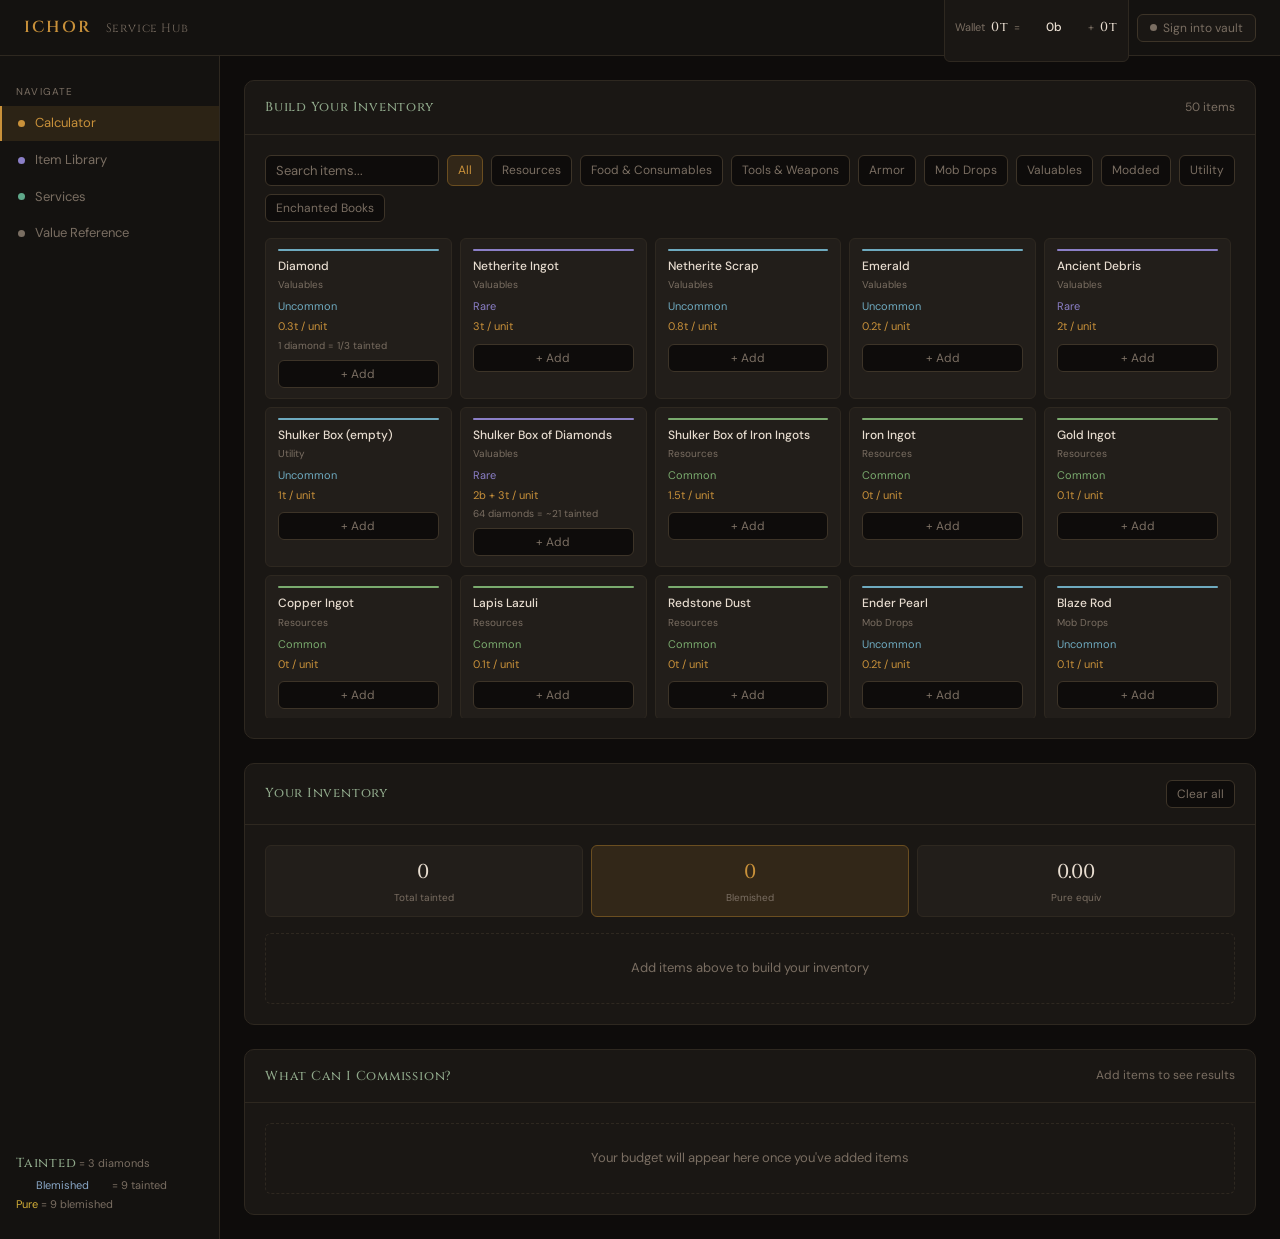
==== index.html @ 8f83b0c4 "Rolled back because that commit was BROKEN!" ====
<!DOCTYPE html>
<html lang="en">
<head>
<meta charset="UTF-8">
<meta name="viewport" content="width=device-width, initial-scale=1.0">
<title>ICHOR Service Hub</title>
<link rel="preconnect" href="https://fonts.googleapis.com">
<link href="https://fonts.googleapis.com/css2?family=Cinzel:wght@400;500;600&family=DM+Sans:wght@300;400;500&display=swap" rel="stylesheet">
<style>
:root {
  --bg:#0e0c0b; --bg2:#141210; --surface:#1a1714; --surface2:#221e1a;
  --border:#2e2820; --border2:#3d3428; --text:#e8ddd0; --muted:#7a6e62;
  --accent:#c9913a; --accent-dim:#6b4e20; --accent-glow:#c9913a22;
  --purple:#8b7fc7; --purple-dim:#3d3860;
  --teal:#5fa88a; --teal-dim:#1f3d30;
  --pink:#c97eab; --pink-dim:#4d2640;
  --red:#c0463a; --red-dim:#3d1510;
  --green:#7aab6e; --green-dim:#1f3318;
  --gold:#d4af37; --gold-dim:#4a3d10;
  --r-common:#7aab6e; --r-uncommon:#6eaabf; --r-rare:#8b7fc7;
  --r-epic:#c97eab; --r-unique:#d4793a; --r-legendary:#d4af37;
  --radius:10px; --radius-sm:6px; --t:0.18s ease;
}
*,*::before,*::after{box-sizing:border-box;margin:0;padding:0}
body{font-family:'DM Sans',sans-serif;background:var(--bg);color:var(--text);font-size:14px;line-height:1.6;min-height:100vh}
::-webkit-scrollbar{width:6px} ::-webkit-scrollbar-track{background:var(--bg)} ::-webkit-scrollbar-thumb{background:var(--border2);border-radius:3px}

/* Layout */
.app{display:grid;grid-template-columns:220px 1fr;grid-template-rows:56px 1fr;min-height:100vh}

/* Topbar */
.topbar{grid-column:1/-1;background:var(--bg2);border-bottom:1px solid var(--border);display:flex;align-items:center;padding:0 1.5rem;gap:1rem}
.logo{font-family:'Cinzel',serif;font-size:16px;font-weight:600;color:var(--accent);letter-spacing:.12em;flex-shrink:0}
.logo span{color:var(--muted);font-weight:400;font-size:12px;margin-left:8px;letter-spacing:.05em}
.topbar-right{margin-left:auto;display:flex;align-items:center;gap:8px}
.wallet-chip{background:var(--surface);border:1px solid var(--border);border-radius:var(--radius-sm);padding:4px 10px;display:flex;align-items:center;gap:6px;font-size:12px}
.wallet-chip .val{font-weight:500;color:var(--text)} .wallet-chip .lbl{color:var(--muted);font-size:11px}
.vault-btn{background:var(--surface);border:1px solid var(--border2);border-radius:var(--radius-sm);color:var(--muted);font-family:'DM Sans',sans-serif;font-size:12px;padding:5px 12px;cursor:pointer;transition:var(--t);display:flex;align-items:center;gap:6px}
.vault-btn:hover{color:var(--text);border-color:var(--accent-dim)}
.vault-btn.logged-in{border-color:var(--teal-dim);color:var(--teal)}
.v-dot{width:7px;height:7px;border-radius:50%;background:var(--muted);flex-shrink:0}
.v-dot.on{background:var(--teal);animation:pulse 2s ease-in-out infinite}
@keyframes pulse{0%,100%{opacity:1}50%{opacity:.5}}

/* Sidebar */
.sidebar{background:var(--bg2);border-right:1px solid var(--border);padding:1rem 0;display:flex;flex-direction:column;gap:2px;overflow-y:auto}
.nav-sec{padding:.75rem 1rem .25rem;font-size:10px;letter-spacing:.12em;text-transform:uppercase;color:var(--muted)}
.nav-item{display:flex;align-items:center;gap:10px;padding:7px 1rem;font-size:13px;color:var(--muted);cursor:pointer;border-left:2px solid transparent;transition:var(--t);user-select:none}
.nav-item:hover{color:var(--text);background:var(--surface)}
.nav-item.active{color:var(--accent);border-left-color:var(--accent);background:var(--accent-glow)}
.nav-dot{width:7px;height:7px;border-radius:50%;flex-shrink:0}
.sidebar-curr{padding:.5rem 1rem;font-size:11px;color:var(--muted);line-height:1.8;margin-top:auto}

/* Main */
.main{overflow-y:auto;padding:1.5rem;display:flex;flex-direction:column;gap:1.5rem}

/* Panels */
.panel{background:var(--surface);border:1px solid var(--border);border-radius:var(--radius);overflow:hidden}
.ph{padding:1rem 1.25rem;border-bottom:1px solid var(--border);display:flex;align-items:center;gap:10px;flex-wrap:wrap}
.pt{font-family:'Cinzel',serif;font-size:13px;font-weight:500;color:var(--text);letter-spacing:.06em}
.ps{font-size:12px;color:var(--muted);margin-left:auto}
.pb{padding:1.25rem}

/* Inputs */
.si{background:var(--bg);border:1px solid var(--border2);border-radius:var(--radius-sm);color:var(--text);font-family:'DM Sans',sans-serif;font-size:13px;padding:6px 10px;flex:1;min-width:160px;outline:none;transition:var(--t)}
.si::placeholder{color:var(--muted)} .si:focus{border-color:var(--accent-dim)}
.fb{display:flex;gap:8px;flex-wrap:wrap;margin-bottom:1rem}
.filter-btn{background:var(--bg);border:1px solid var(--border2);border-radius:var(--radius-sm);color:var(--muted);font-family:'DM Sans',sans-serif;font-size:12px;padding:5px 10px;cursor:pointer;transition:var(--t);white-space:nowrap}
.filter-btn:hover{color:var(--text)}
.filter-btn.active{background:var(--accent-glow);border-color:var(--accent-dim);color:var(--accent)}

/* Item grid */
.item-grid{display:grid;grid-template-columns:repeat(auto-fill,minmax(160px,1fr));gap:8px;max-height:480px;overflow-y:auto;padding-right:4px}
.ic{background:var(--surface2);border:1px solid var(--border);border-radius:var(--radius-sm);padding:10px 12px;cursor:pointer;transition:var(--t);position:relative;user-select:none}
.ic:hover{border-color:var(--border2);background:var(--bg2)}
.ic.in-inv{border-color:var(--accent-dim);background:var(--accent-glow)}
.irb{height:2px;border-radius:99px;margin-bottom:8px}
.in{font-size:12px;font-weight:500;color:var(--text);line-height:1.3;margin-bottom:3px}
.icat{font-size:10px;color:var(--muted);margin-bottom:5px}
.qty-c{display:flex;align-items:center;gap:6px;margin-top:8px}
.qty-btn{width:20px;height:20px;background:var(--surface);border:1px solid var(--border2);border-radius:3px;color:var(--text);font-size:14px;line-height:1;cursor:pointer;display:flex;align-items:center;justify-content:center;transition:var(--t)}
.qty-btn:hover{background:var(--surface2);border-color:var(--accent-dim);color:var(--accent)}
.qty-d{font-size:12px;font-weight:500;color:var(--text);min-width:20px;text-align:center}
.ep{margin-top:8px;border-top:1px solid var(--border);padding-top:8px}
.el{font-size:10px;color:var(--muted);margin-bottom:5px}
.esel{background:var(--bg);border:1px solid var(--border2);border-radius:var(--radius-sm);color:var(--text);font-family:'DM Sans',sans-serif;font-size:11px;padding:4px 6px;width:100%;outline:none;cursor:pointer}
.esel option{background:var(--surface)}
.etags{display:flex;flex-wrap:wrap;gap:3px;margin-top:5px}
.etag{background:var(--purple-dim);color:var(--purple);font-size:10px;padding:2px 5px;border-radius:3px;cursor:pointer;display:flex;align-items:center;gap:3px}
.etag:hover{opacity:.7}

/* Inventory list */
.inv-list{display:flex;flex-direction:column;gap:6px;min-height:60px}
.inv-row{display:flex;align-items:center;gap:10px;background:var(--surface2);border:1px solid var(--border);border-radius:var(--radius-sm);padding:8px 10px}
.inv-rb{width:4px;border-radius:2px;align-self:stretch;flex-shrink:0;min-width:4px}
.inv-n{flex:1;font-size:12px;font-weight:500;color:var(--text)}
.inv-e{font-size:10px;color:var(--purple)}
.inv-v{font-size:12px;color:var(--accent);font-weight:500;white-space:nowrap}
.inv-x{color:var(--muted);cursor:pointer;font-size:14px;padding:2px 4px;transition:var(--t)}
.inv-x:hover{color:var(--red)}
.empty-state{color:var(--muted);font-size:13px;text-align:center;padding:1.5rem;border:1px dashed var(--border);border-radius:var(--radius-sm)}

/* Wallet summary */
.ws{display:grid;grid-template-columns:repeat(3,1fr);gap:8px;margin-bottom:1rem}
.wc{background:var(--surface2);border:1px solid var(--border);border-radius:var(--radius-sm);padding:10px 12px;text-align:center}
.wc .wv{font-size:20px;font-weight:500;color:var(--text);font-family:'Cinzel',serif}
.wc .wl{font-size:10px;color:var(--muted);margin-top:2px}
.wc.hl{border-color:var(--accent-dim);background:var(--accent-glow)}
.wc.hl .wv{color:var(--accent)}

/* Services */
.svc-grid{display:grid;grid-template-columns:repeat(auto-fill,minmax(220px,1fr));gap:8px}
.svc{background:var(--surface2);border:1px solid var(--border);border-radius:var(--radius-sm);padding:12px 14px;position:relative;transition:var(--t)}
.svc.ca{border-color:var(--teal-dim)} .svc.ca-max{border-color:var(--teal);box-shadow:0 0 0 1px var(--teal-dim)}
.svc.no-ca{opacity:.45} .svc.qo{border-style:dashed}
.sc{font-size:10px;letter-spacing:.08em;text-transform:uppercase;color:var(--muted);margin-bottom:4px}
.sn{font-size:13px;font-weight:500;color:var(--text);margin-bottom:4px}
.sd{font-size:11px;color:var(--muted);margin-bottom:8px;line-height:1.4}
.sp{font-size:13px;font-weight:500;color:var(--accent)}
.ss{font-size:10px;color:var(--muted);margin-top:1px}
.sbadge{position:absolute;top:8px;right:8px;font-size:10px;font-weight:500;padding:2px 7px;border-radius:3px}
.bp{background:var(--purple-dim);color:var(--purple)} .ba{background:var(--teal-dim);color:var(--teal)}
.bsav{background:var(--gold-dim);color:var(--gold)} .bq{background:var(--red-dim);color:#e07060}
.abar{height:3px;border-radius:99px;background:var(--border);margin-top:8px;overflow:hidden}
.afill{height:100%;border-radius:99px;background:var(--teal);transition:width .4s ease}

/* Table */
.rt{width:100%;border-collapse:collapse;font-size:12px}
.rt th{text-align:left;padding:6px 10px;color:var(--muted);font-weight:400;font-size:10px;letter-spacing:.08em;text-transform:uppercase;border-bottom:1px solid var(--border)}
.rt td{padding:7px 10px;border-bottom:1px solid var(--border);color:var(--text)}
.rt tr:last-child td{border-bottom:none} .rt tr:hover td{background:var(--surface2)}

/* Tabs */
.tabs{display:flex;border-bottom:1px solid var(--border);margin-bottom:1rem}
.tab{padding:8px 14px;font-size:12px;color:var(--muted);cursor:pointer;border-bottom:2px solid transparent;margin-bottom:-1px;transition:var(--t);user-select:none}
.tab:hover{color:var(--text)} .tab.active{color:var(--accent);border-bottom-color:var(--accent)}

/* Piece colors */
.pt{color:#8fa88a} .pb{color:#8aa8c8} .pp{color:var(--gold)}
.r-common{color:var(--r-common)} .r-uncommon{color:var(--r-uncommon)} .r-rare{color:var(--r-rare)}
.r-epic{color:var(--r-epic)} .r-unique{color:var(--r-unique)} .r-legendary{color:var(--r-legendary)}

/* Util */
.hidden{display:none!important}
.loading{display:flex;align-items:center;justify-content:center;padding:3rem;color:var(--muted);font-size:13px;gap:10px}
.spinner{width:16px;height:16px;border:2px solid var(--border2);border-top-color:var(--accent);border-radius:50%;animation:spin .8s linear infinite}
@keyframes spin{to{transform:rotate(360deg)}}
.page-section{display:none;flex-direction:column;gap:1.5rem}
.page-section.active{display:flex}

/* Vault modal */
.overlay{position:fixed;inset:0;background:rgba(0,0,0,.75);display:flex;align-items:center;justify-content:center;z-index:100;opacity:0;pointer-events:none;transition:opacity .2s ease}
.overlay.open{opacity:1;pointer-events:all}
.modal{background:var(--surface);border:1px solid var(--border2);border-radius:var(--radius);padding:1.75rem;width:100%;max-width:360px;transform:translateY(12px);transition:transform .2s ease}
.overlay.open .modal{transform:none}
.mt{font-family:'Cinzel',serif;font-size:16px;font-weight:500;color:var(--accent);letter-spacing:.08em;margin-bottom:.25rem}
.msub{font-size:12px;color:var(--muted);margin-bottom:1.25rem;line-height:1.5}
.mf{margin-bottom:1rem}
.ml{font-size:11px;color:var(--muted);letter-spacing:.06em;text-transform:uppercase;margin-bottom:5px;display:block}
.mi{width:100%;background:var(--bg);border:1px solid var(--border2);border-radius:var(--radius-sm);color:var(--text);font-family:'DM Sans',sans-serif;font-size:14px;padding:8px 12px;outline:none;transition:var(--t)}
.mi:focus{border-color:var(--accent-dim)} .mi::placeholder{color:var(--muted)}
.mact{display:flex;gap:8px;margin-top:1.25rem}
.btn-p{flex:1;background:var(--accent-dim);border:1px solid var(--accent);border-radius:var(--radius-sm);color:var(--accent);font-family:'DM Sans',sans-serif;font-size:13px;font-weight:500;padding:8px 16px;cursor:pointer;transition:var(--t)}
.btn-p:hover{background:var(--accent);color:var(--bg)} .btn-p:disabled{opacity:.4;cursor:not-allowed}
.btn-s{background:transparent;border:1px solid var(--border2);border-radius:var(--radius-sm);color:var(--muted);font-family:'DM Sans',sans-serif;font-size:13px;padding:8px 14px;cursor:pointer;transition:var(--t)}
.btn-s:hover{color:var(--text)}
.merr{font-size:12px;color:var(--red);margin-top:8px;min-height:16px}
.mtabs{display:flex;border-bottom:1px solid var(--border);margin-bottom:1.25rem}
.mtab{padding:7px 14px;font-size:12px;color:var(--muted);cursor:pointer;border-bottom:2px solid transparent;margin-bottom:-1px;transition:var(--t)}
.mtab:hover{color:var(--text)} .mtab.active{color:var(--accent);border-bottom-color:var(--accent)}

/* Vault bar */
.vbar{background:var(--teal-dim);border:1px solid var(--teal);border-radius:var(--radius-sm);padding:8px 14px;display:flex;align-items:center;gap:10px;font-size:12px}
.vbar-name{color:var(--teal);font-weight:500}
.vbar-status{color:var(--muted);font-size:11px}
.vbar-acts{margin-left:auto;display:flex;gap:6px}
.vsave{background:var(--teal-dim);border:1px solid var(--teal);border-radius:var(--radius-sm);color:var(--teal);font-family:'DM Sans',sans-serif;font-size:12px;padding:4px 12px;cursor:pointer;transition:var(--t)}
.vsave:hover{background:var(--teal);color:var(--bg2)} .vsave:disabled{opacity:.4;cursor:not-allowed}
.vout{background:transparent;border:1px solid var(--border2);border-radius:var(--radius-sm);color:var(--muted);font-family:'DM Sans',sans-serif;font-size:12px;padding:4px 10px;cursor:pointer;transition:var(--t)}
.vout:hover{color:var(--red);border-color:var(--red-dim)}

/* Toast */
.toast{position:fixed;bottom:1.5rem;right:1.5rem;background:var(--surface2);border:1px solid var(--border2);border-radius:var(--radius-sm);padding:10px 16px;font-size:13px;color:var(--text);z-index:200;transform:translateY(8px);opacity:0;transition:all .25s ease;pointer-events:none}
.toast.show{transform:none;opacity:1}
.toast.success{border-color:var(--teal-dim);color:var(--teal)}
.toast.error{border-color:var(--red-dim);color:#e07060}

@media(max-width:700px){
  .app{grid-template-columns:1fr;grid-template-rows:56px auto 1fr}
  .sidebar{grid-row:2;flex-direction:row;flex-wrap:wrap;padding:.5rem;border-right:none;border-bottom:1px solid var(--border);overflow-x:auto}
  .nav-sec,.sidebar-curr{display:none}
  .nav-item{border-left:none;border-bottom:2px solid transparent;padding:6px 10px;font-size:12px}
  .nav-item.active{border-left-color:transparent;border-bottom-color:var(--accent)}
  .item-grid{grid-template-columns:repeat(auto-fill,minmax(130px,1fr))}
  .ws{grid-template-columns:repeat(3,1fr)}
  .svc-grid{grid-template-columns:1fr}
}
</style>
</head>
<body>
<div class="app">

<header class="topbar">
  <div class="logo">ICHOR <span>Service Hub</span></div>
  <div class="topbar-right">
    <div class="wallet-chip">
      <span class="lbl">Wallet</span>
      <span class="val pt" id="tw-t">0t</span>
      <span class="lbl">=</span>
      <span class="val pb" id="tw-b">0b</span>
      <span class="lbl">+</span>
      <span class="val pt" id="tw-r">0t</span>
    </div>
    <button class="vault-btn" id="vault-btn" onclick="openModal()">
      <div class="v-dot" id="v-dot"></div>
      <span id="v-label">Sign into vault</span>
    </button>
  </div>
</header>

<nav class="sidebar">
  <div class="nav-sec">Navigate</div>
  <div class="nav-item active" data-page="calculator"><div class="nav-dot" style="background:var(--accent)"></div>Calculator</div>
  <div class="nav-item" data-page="library"><div class="nav-dot" style="background:var(--purple)"></div>Item Library</div>
  <div class="nav-item" data-page="services"><div class="nav-dot" style="background:var(--teal)"></div>Services</div>
  <div class="nav-item" data-page="reference"><div class="nav-dot" style="background:var(--muted)"></div>Value Reference</div>
  <div class="sidebar-curr">
    <div><span class="pt">Tainted</span> = 3 diamonds</div>
    <div><span class="pb">Blemished</span> = 9 tainted</div>
    <div><span class="pp">Pure</span> = 9 blemished</div>
  </div>
</nav>

<main class="main">

  <!-- CALCULATOR -->
  <div class="page-section active" id="page-calculator">

    <div class="panel" id="vbar-panel" style="display:none">
      <div class="pb" style="padding:.75rem 1.25rem">
        <div class="vbar">
          <div class="v-dot on"></div>
          <span class="vbar-name" id="vbar-name"></span>
          <span class="vbar-status" id="vbar-status">Vault loaded</span>
          <div class="vbar-acts">
            <button class="vsave" id="vsave-btn" onclick="saveVault()">Save vault</button>
            <button class="vout" onclick="logoutVault()">Sign out</button>
          </div>
        </div>
      </div>
    </div>

    <div class="panel">
      <div class="ph"><div class="pt">Build Your Inventory</div><div class="ps" id="item-count">Loading...</div></div>
      <div class="pb">
        <div class="fb" id="calc-fb"><input type="text" class="si" id="item-search" placeholder="Search items..."></div>
        <div class="item-grid" id="item-grid"><div class="loading"><div class="spinner"></div>Loading items...</div></div>
      </div>
    </div>

    <div class="panel">
      <div class="ph"><div class="pt">Your Inventory</div><button class="filter-btn" id="clear-inv" style="margin-left:auto">Clear all</button></div>
      <div class="pb">
        <div class="ws">
          <div class="wc"><div class="wv pt" id="ws-t">0</div><div class="wl">Total tainted</div></div>
          <div class="wc hl"><div class="wv" id="ws-b">0</div><div class="wl">Blemished</div></div>
          <div class="wc"><div class="wv pp" id="ws-p">0.00</div><div class="wl">Pure equiv</div></div>
        </div>
        <div class="inv-list" id="inv-list"><div class="empty-state">Add items above to build your inventory</div></div>
      </div>
    </div>

    <div class="panel">
      <div class="ph"><div class="pt">What Can I Commission?</div><div class="ps" id="afford-ct">Add items to see results</div></div>
      <div class="pb" id="afford-body"><div class="empty-state">Your budget will appear here once you've added items</div></div>
    </div>

  </div>

  <!-- LIBRARY -->
  <div class="page-section" id="page-library">
    <div class="panel">
      <div class="ph"><div class="pt">Item Library</div><div class="ps" id="lib-count">Loading...</div></div>
      <div class="pb">
        <div class="fb"><input type="text" class="si" id="lib-search" placeholder="Search items & enchants..."></div>
        <div class="tabs" id="lib-tabs">
          <div class="tab active" data-tab="items">Items</div>
          <div class="tab" data-tab="enchants">Enchantments</div>
        </div>
        <div id="lib-items"><div class="item-grid" id="lib-grid" style="max-height:none"><div class="loading"><div class="spinner"></div></div></div></div>
        <div id="lib-enchants" class="hidden">
          <table class="rt" id="ench-table"><thead><tr><th>Enchantment</th><th>Category</th><th>Rarity</th><th>On item</th><th>As book</th></tr></thead><tbody></tbody></table>
        </div>
      </div>
    </div>
  </div>

  <!-- SERVICES -->
  <div class="page-section" id="page-services">
    <div class="panel">
      <div class="ph"><div class="pt">Available Services</div><div class="ps">All prices in tainted pieces</div></div>
      <div class="pb">
        <div class="fb"><input type="text" class="si" id="svc-search" placeholder="Search services..."></div>
        <div class="svc-grid" id="svc-grid"><div class="loading"><div class="spinner"></div></div></div>
      </div>
    </div>
  </div>

  <!-- REFERENCE -->
  <div class="page-section" id="page-reference">
    <div class="panel">
      <div class="ph"><div class="pt">Currency Reference</div></div>
      <div class="pb">
        <table class="rt"><thead><tr><th>Unit</th><th>In tainted</th><th>In diamonds</th></tr></thead><tbody>
          <tr><td class="pt">1 Tainted</td><td>1</td><td>3</td></tr>
          <tr><td class="pb">1 Blemished</td><td>9</td><td>27</td></tr>
          <tr><td class="pp">1 Pure</td><td>81</td><td>243</td></tr>
        </tbody></table>
      </div>
    </div>
    <div class="panel">
      <div class="ph"><div class="pt">Item Value Reference</div><div class="ps">Sorted by value</div></div>
      <div class="pb"><table class="rt" id="ref-table"><thead><tr><th>Item</th><th>Rarity</th><th>Category</th><th>Tainted</th><th>Blemished equiv</th></tr></thead><tbody></tbody></table></div>
    </div>
    <div class="panel">
      <div class="ph"><div class="pt">Anchor: Full Figura Avatar</div></div>
      <div class="pb">
        <p style="font-size:13px;color:var(--muted);margin-bottom:1rem">A full custom Figura avatar (2–3 hrs) was paid with the following — roughly 3 blemished total:</p>
        <table class="rt"><thead><tr><th>Item</th><th>Qty</th><th>Approx value</th></tr></thead><tbody>
          <tr><td>Full enchanted armor set</td><td>1 set</td><td>~1 blemished</td></tr>
          <tr><td>Enchanted golden apple</td><td>×15</td><td>~1b + 2t</td></tr>
          <tr><td>Enchanted netherite greatsword</td><td>1</td><td>~5–6t</td></tr>
          <tr><td>Crystal heart (+10 HP)</td><td>1</td><td>~1b + 4–6t</td></tr>
          <tr><td style="font-weight:500;color:var(--accent)">Total</td><td></td><td class="pb" style="font-weight:500">≈ 3 blemished</td></tr>
        </tbody></table>
      </div>
    </div>
  </div>

</main>
</div>

<!-- Vault Modal -->
<div class="overlay" id="modal" onclick="if(event.target===this)closeModal()">
  <div class="modal">
    <div class="mt">Vault</div>
    <div class="msub">Save and load your inventory between visits. Your secret key is set on first use — don't lose it!</div>
    <div class="mtabs">
      <div class="mtab active" data-mt="login">Sign in</div>
      <div class="mtab" data-mt="register">Create vault</div>
    </div>
    <!-- Login -->
    <div id="mt-login">
      <div class="mf"><label class="ml">Username</label><input class="mi" id="l-user" placeholder="Your IGN" autocomplete="off"></div>
      <div class="mf"><label class="ml">Secret key</label><input class="mi" id="l-key" type="password" placeholder="Your secret key"></div>
      <div class="merr" id="l-err"></div>
      <div class="mact">
        <button class="btn-s" onclick="closeModal()">Cancel</button>
        <button class="btn-p" id="l-btn" onclick="loginVault()">Load vault</button>
      </div>
    </div>
    <!-- Register -->
    <div id="mt-register" class="hidden">
      <div class="mf"><label class="ml">Username</label><input class="mi" id="r-user" placeholder="Your IGN" autocomplete="off"></div>
      <div class="mf"><label class="ml">Secret key</label><input class="mi" id="r-key" type="password" placeholder="Pick something memorable"></div>
      <div class="mf"><label class="ml">Confirm key</label><input class="mi" id="r-key2" type="password" placeholder="Repeat your key"></div>
      <div class="merr" id="r-err"></div>
      <div class="mact">
        <button class="btn-s" onclick="closeModal()">Cancel</button>
        <button class="btn-p" id="r-btn" onclick="registerVault()">Create vault</button>
      </div>
    </div>
  </div>
</div>

<div class="toast" id="toast"></div>

<script>
const SB_URL  = 'https://nclmtsekyqfwbdgfygpx.supabase.co';
const SB_ANON = 'eyJhbGciOiJIUzI1NiIsInR5cCI6IkpXVCJ9.eyJpc3MiOiJzdXBhYmFzZSIsInJlZiI6Im5jbG10c2VreXFmd2JkZ2Z5Z3B4Iiwicm9sZSI6ImFub24iLCJpYXQiOjE3Nzg1NTI5MTMsImV4cCI6MjA5NDEyODkxM30.mbhwrTu1ll0ZgMCeNHwJ7ZLhwZ18fCd618hJiiAsOWo';

const TPB = 9, BPP = 9, TPP = 81;
let items = null, services = null, inv = {}, vaultUser = null, dirty = false, catFilter = 'All';
const rarOrd = ['common','uncommon','rare','epic','unique','legendary'];

const rc = r => ({common:'#7aab6e',uncommon:'#6eaabf',rare:'#8b7fc7',epic:'#c97eab',unique:'#d4793a',legendary:'#d4af37'}[r]||'#7a6e62');

function fmt(t) {
  t = Math.round(t*100)/100;
  if(t>=TPP){const p=Math.floor(t/TPP),r=t%TPP,b=Math.floor(r/TPB),tr=Math.round(r%TPB*10)/10;return`${p}p${b?' '+b+'b':''}${tr?' '+tr+'t':''}`;}
  if(t>=TPB){const b=Math.floor(t/TPB),r=Math.round(t%TPB*10)/10;return r?`${b}b + ${r}t`:`${b}b`;}
  return `${Math.round(t*10)/10}t`;
}

function total() {
  let t=0;
  for(const[id,e] of Object.entries(inv)){
    const item=items?.items.find(i=>i.id===id);
    if(!item)continue;
    t+=item.value_tainted*e.qty;
    for(const eid of e.enchants){const en=items.enchants.find(x=>x.id===eid);if(en)t+=en.value_tainted;}
  }
  return t;
}

function dirty_mark(){
  dirty=true;
  const el=document.getElementById('vbar-status');
  if(el)el.textContent='Unsaved changes';
}

function wallet_update(){
  const t=total(),b=Math.floor(t/TPB),r=Math.round(t%TPB*10)/10,p=(t/TPP).toFixed(2);
  document.getElementById('ws-t').textContent=Math.round(t*10)/10;
  document.getElementById('ws-b').textContent=b;
  document.getElementById('ws-p').textContent=p;
  document.getElementById('tw-t').textContent=Math.round(t*10)/10+'t';
  document.getElementById('tw-b').textContent=b+'b';
  document.getElementById('tw-r').textContent=r+'t';
  render_inv_list();
  render_afford(t);
}

function render_inv_list(){
  const el=document.getElementById('inv-list');
  const keys=Object.keys(inv).filter(k=>inv[k].qty>0);
  if(!keys.length){el.innerHTML='<div class="empty-state">Add items above to build your inventory</div>';return;}
  el.innerHTML=keys.map(id=>{
    const item=items?.items.find(i=>i.id===id);if(!item)return'';
    const e=inv[id];let val=item.value_tainted*e.qty;
    const ens=e.enchants.map(eid=>{const en=items.enchants.find(x=>x.id===eid);if(en){val+=en.value_tainted;return en.name;}return'';}).filter(Boolean);
    return`<div class="inv-row"><div class="inv-rb" style="background:${rc(item.rarity)}"></div>
    <div style="flex:1;min-width:0"><div class="inv-n">${item.name}${e.qty>1?` <span style="color:var(--muted)">×${e.qty}</span>`:''}</div>
    ${ens.length?`<div class="inv-e">${ens.join(', ')}</div>`:''}</div>
    <div class="inv-v">${fmt(val)}</div><div class="inv-x" onclick="rm_inv('${id}')">×</div></div>`;
  }).join('');
}

function rm_inv(id){delete inv[id];render_grid();wallet_update();dirty_mark();}

function render_afford(t){
  const el=document.getElementById('afford-body'),ct=document.getElementById('afford-ct');
  if(!services||t===0){el.innerHTML='<div class="empty-state">Your budget will appear here once you\'ve added items</div>';ct.textContent='Add items to see results';return;}
  const svcs=services.services;
  const aff=svcs.filter(s=>!s.quote_required&&s.cost_min_tainted<=t);
  ct.textContent=`${aff.length} of ${svcs.length} services affordable`;
  el.innerHTML=`<div class="svc-grid">${svcs.map(s=>{
    const caMin=t>=s.cost_min_tainted,caMax=!s.quote_required&&t>=s.cost_max_tainted;
    const pct=s.quote_required?0:Math.min(100,Math.round(t/s.cost_min_tainted*100));
    let cls='svc'+(s.quote_required?' qo':caMax?' ca-max':caMin?' ca':' no-ca');
    const pr=s.quote_required?'Quote required':s.cost_min_tainted===s.cost_max_tainted?fmt(s.cost_min_tainted):`${fmt(s.cost_min_tainted)} – ${fmt(s.cost_max_tainted)}`;
    const badge=s.quote_required?'<span class="sbadge bq">Quote</span>':caMax?'<span class="sbadge ba">Can afford</span>':s.popular?'<span class="sbadge bp">Popular</span>':'';
    return`<div class="${cls}">${badge}<div class="sc">${s.category}</div><div class="sn">${s.name}</div>
    <div class="sd">${s.description}</div><div class="sp">${pr}</div><div class="ss">${s.turnaround}</div>
    ${!s.quote_required?`<div class="abar"><div class="afill" style="width:${pct}%"></div></div>`:''}
    </div>`;
  }).join('')}</div>`;
}

function build_card(item){
  const col=rc(item.rarity),e=inv[item.id],qty=e?e.qty:0,inI=qty>0;
  const etags=inI&&e.enchants.length?`<div class="etags">${e.enchants.map(eid=>{const en=items.enchants.find(x=>x.id===eid);return en?`<span class="etag" onclick="rm_ench('${item.id}','${eid}')">${en.name} ×</span>`:''}).join('')}</div>`:'';
  const esel=inI?`<div class="ep"><div class="el">Add enchant:</div>
    <select class="esel" onchange="add_ench('${item.id}',this.value);this.value=''">
      <option value="">— pick enchant —</option>
      ${items.enchants.map(en=>`<option value="${en.id}">${en.name} (+${en.value_tainted}t)</option>`).join('')}
    </select>${etags}</div>`:'';
  return`<div class="ic${inI?' in-inv':''}" id="card-${item.id}">
    <div class="irb" style="background:${col}"></div>
    <div class="in">${item.name}</div><div class="icat">${item.category}</div>
    <div class="r-${item.rarity}" style="font-size:11px">${item.rarity[0].toUpperCase()+item.rarity.slice(1)}</div>
    <div style="color:var(--accent);font-size:11px;margin-top:2px">${fmt(item.value_tainted)} / unit</div>
    ${item.note?`<div style="font-size:10px;color:var(--muted);margin-top:3px;line-height:1.3">${item.note}</div>`:''}
    ${inI?`<div class="qty-c"><button class="qty-btn" onclick="chg_qty('${item.id}',-1)">−</button>
    <span class="qty-d">${qty}</span><button class="qty-btn" onclick="chg_qty('${item.id}',1)">+</button></div>${esel}`
    :`<div style="margin-top:8px"><button class="filter-btn" onclick="add_inv('${item.id}')" style="width:100%">+ Add</button></div>`}
  </div>`;
}

function add_inv(id){if(!inv[id])inv[id]={qty:1,enchants:[]};else inv[id].qty++;render_grid();wallet_update();dirty_mark();}
function chg_qty(id,d){if(!inv[id])return;inv[id].qty=Math.max(0,inv[id].qty+d);if(inv[id].qty===0)delete inv[id];render_grid();wallet_update();dirty_mark();}
function add_ench(id,eid){if(!eid||!inv[id])return;if(!inv[id].enchants.includes(eid))inv[id].enchants.push(eid);render_grid();wallet_update();dirty_mark();}
function rm_ench(id,eid){if(!inv[id])return;inv[id].enchants=inv[id].enchants.filter(e=>e!==eid);render_grid();wallet_update();dirty_mark();}

function render_grid(search='',cat='All'){
  const el=document.getElementById('item-grid');if(!items)return;
  let list=items.items;
  if(cat!=='All')list=list.filter(i=>i.category===cat);
  if(search)list=list.filter(i=>i.name.toLowerCase().includes(search.toLowerCase()));
  el.innerHTML=list.length?list.map(i=>build_card(i)).join(''):'<div class="empty-state" style="grid-column:1/-1">No items match</div>';
}

function render_lib(search=''){
  const el=document.getElementById('lib-grid');if(!items)return;
  let list=items.items;
  if(search)list=list.filter(i=>i.name.toLowerCase().includes(search.toLowerCase()));
  list=[...list].sort((a,b)=>rarOrd.indexOf(b.rarity)-rarOrd.indexOf(a.rarity));
  el.innerHTML=list.length?list.map(i=>`<div class="ic">
    <div class="irb" style="background:${rc(i.rarity)}"></div>
    <div class="in">${i.name}</div><div class="icat">${i.category}</div>
    <div class="r-${i.rarity}" style="font-size:11px">${i.rarity[0].toUpperCase()+i.rarity.slice(1)}</div>
    <div style="color:var(--accent);font-size:11px;margin-top:2px">${fmt(i.value_tainted)}t / unit</div>
    ${i.note?`<div style="font-size:10px;color:var(--muted);margin-top:4px;line-height:1.3">${i.note}</div>`:''}
  </div>`).join(''):'<div class="empty-state" style="grid-column:1/-1">No items found</div>';
  document.getElementById('lib-count').textContent=`${list.length} items`;
}

function render_enchants(search=''){
  const tbody=document.querySelector('#ench-table tbody');if(!items)return;
  let list=items.enchants;
  if(search)list=list.filter(e=>e.name.toLowerCase().includes(search.toLowerCase()));
  list=[...list].sort((a,b)=>rarOrd.indexOf(b.rarity)-rarOrd.indexOf(a.rarity));
  tbody.innerHTML=list.map(e=>`<tr>
    <td style="font-weight:500">${e.name}</td><td style="color:var(--muted)">${e.category}</td>
    <td><span style="color:${rc(e.rarity)}">${e.rarity[0].toUpperCase()+e.rarity.slice(1)}</span></td>
    <td class="pt">${e.value_tainted}t</td><td class="pt">${Math.round((e.value_tainted+e.book_bonus)*10)/10}t</td>
  </tr>`).join('');
}

function render_svcs(search=''){
  const el=document.getElementById('svc-grid');if(!services)return;
  let list=services.services;
  if(search)list=list.filter(s=>s.name.toLowerCase().includes(search.toLowerCase())||s.category.toLowerCase().includes(search.toLowerCase())||s.description.toLowerCase().includes(search.toLowerCase()));
  el.innerHTML=list.map(s=>{
    const pr=s.quote_required?'Quote required':s.cost_min_tainted===s.cost_max_tainted?fmt(s.cost_min_tainted):`${fmt(s.cost_min_tainted)} – ${fmt(s.cost_max_tainted)}`;
    let badge=s.quote_required?'<span class="sbadge bq">Quote</span>':s.popular?'<span class="sbadge bp">Popular</span>':'';
    if(s.savings_note)badge+=`<span class="sbadge bsav" style="top:${badge?'30px':'8px'}">${s.savings_note}</span>`;
    return`<div class="svc${s.quote_required?' qo':''}">${badge}
    <div class="sc">${s.category}</div><div class="sn">${s.name}</div>
    <div class="sd">${s.description}</div><div class="sp">${pr}</div><div class="ss">${s.turnaround}</div>
    </div>`;
  }).join('');
}

function render_ref(){
  const tbody=document.querySelector('#ref-table tbody');if(!items)return;
  const sorted=[...items.items].sort((a,b)=>b.value_tainted-a.value_tainted);
  tbody.innerHTML=sorted.map(i=>`<tr>
    <td style="font-weight:500">${i.name}</td>
    <td><span style="color:${rc(i.rarity)}">${i.rarity[0].toUpperCase()+i.rarity.slice(1)}</span></td>
    <td style="color:var(--muted)">${i.category}</td>
    <td class="pt">${i.value_tainted}t</td><td class="pb">${(i.value_tainted/TPB).toFixed(2)}b</td>
  </tr>`).join('');
}

function build_cat_filters(){
  const cats=['All',...items.categories];
  const bar=document.getElementById('calc-fb');
  bar.innerHTML=`<input type="text" class="si" id="item-search" placeholder="Search items...">`+
    cats.map(c=>`<button class="filter-btn${c==='All'?' active':''}" data-cat="${c}">${c}</button>`).join('');
  bar.querySelectorAll('[data-cat]').forEach(btn=>{
    btn.addEventListener('click',()=>{
      bar.querySelectorAll('[data-cat]').forEach(b=>b.classList.remove('active'));
      btn.classList.add('active');catFilter=btn.dataset.cat;
      render_grid(document.getElementById('item-search')?.value||'',catFilter);
    });
  });
  document.getElementById('item-search').addEventListener('input',e=>render_grid(e.target.value,catFilter));
}

/* SUPABASE */
async function sb(path,opts={}){
  const res=await fetch(`${SB_URL}/rest/v1/${path}`,{...opts,headers:{apikey:SB_ANON,'Authorization':`Bearer ${SB_ANON}`,'Content-Type':'application/json','Prefer':'return=representation',...(opts.headers||{})}});
  const text=await res.text();
  return{ok:res.ok,status:res.status,data:text?JSON.parse(text):null};
}

async function hash(key){
  const buf=await crypto.subtle.digest('SHA-256',new TextEncoder().encode(key));
  return Array.from(new Uint8Array(buf)).map(b=>b.toString(16).padStart(2,'0')).join('');
}

/* MODAL */
function openModal(){document.getElementById('modal').classList.add('open');document.getElementById('l-user').focus();}
function closeModal(){document.getElementById('modal').classList.remove('open');document.getElementById('l-err').textContent='';document.getElementById('r-err').textContent='';}

document.querySelectorAll('.mtab').forEach(tab=>{
  tab.addEventListener('click',()=>{
    document.querySelectorAll('.mtab').forEach(t=>t.classList.remove('active'));
    tab.classList.add('active');
    document.getElementById('mt-login').classList.toggle('hidden',tab.dataset.mt!=='login');
    document.getElementById('mt-register').classList.toggle('hidden',tab.dataset.mt!=='register');
  });
});

async function loginVault(){
  const user=document.getElementById('l-user').value.trim(),key=document.getElementById('l-key').value;
  const err=document.getElementById('l-err'),btn=document.getElementById('l-btn');
  if(!user||!key){err.textContent='Please fill in both fields.';return;}
  btn.disabled=true;btn.textContent='Loading...';
  try{
    const h=await hash(key);
    const{ok,data}=await sb(`vaults?username=eq.${encodeURIComponent(user)}&select=username,key_hash,inventory`);
    if(!ok||!data?.length){err.textContent='No vault found for that username.';return;}
    if(data[0].key_hash!==h){err.textContent='Incorrect secret key.';return;}
    set_vault(user,data[0].inventory||{});
    closeModal();toast('Vault loaded!','success');
  }catch{err.textContent='Connection error. Try again.';}
  finally{btn.disabled=false;btn.textContent='Load vault';}
}

async function registerVault(){
  const user=document.getElementById('r-user').value.trim(),key=document.getElementById('r-key').value,key2=document.getElementById('r-key2').value;
  const err=document.getElementById('r-err'),btn=document.getElementById('r-btn');
  if(!user||!key){err.textContent='Please fill in all fields.';return;}
  if(key!==key2){err.textContent="Keys don't match.";return;}
  if(key.length<4){err.textContent='Key must be at least 4 characters.';return;}
  btn.disabled=true;btn.textContent='Creating...';
  try{
    const h=await hash(key);
    const{ok,status,data}=await sb('vaults',{method:'POST',body:JSON.stringify({username:user,key_hash:h,inventory:{}})});
    if(!ok){
      if(status===409||JSON.stringify(data).includes('unique')){err.textContent='That username is already taken.';return;}
      err.textContent='Failed to create vault. Try again.';return;
    }
    set_vault(user,{});closeModal();toast('Vault created! Welcome, '+user,'success');
  }catch{err.textContent='Connection error. Try again.';}
  finally{btn.disabled=false;btn.textContent='Create vault';}
}

function set_vault(user,saved_inv){
  vaultUser=user;inv=saved_inv;dirty=false;
  document.getElementById('v-dot').classList.add('on');
  document.getElementById('v-label').textContent=user;
  document.getElementById('vault-btn').classList.add('logged-in');
  document.getElementById('vbar-panel').style.display='';
  document.getElementById('vbar-name').textContent=user+"'s vault";
  document.getElementById('vbar-status').textContent='Vault loaded';
  render_grid(document.getElementById('item-search')?.value||'',catFilter);
  wallet_update();
}

async function saveVault(){
  if(!vaultUser)return;
  const btn=document.getElementById('vsave-btn');
  btn.disabled=true;btn.textContent='Saving...';
  try{
    const{ok}=await sb(`vaults?username=eq.${encodeURIComponent(vaultUser)}`,{method:'PATCH',body:JSON.stringify({inventory:inv,updated_at:new Date().toISOString()})});
    if(!ok){toast('Save failed. Try again.','error');return;}
    dirty=false;document.getElementById('vbar-status').textContent='Saved just now';
    toast('Vault saved!','success');
  }catch{toast('Connection error.','error');}
  finally{btn.disabled=false;btn.textContent='Save vault';}
}

function logoutVault(){
  if(dirty&&!confirm('You have unsaved changes. Sign out anyway?'))return;
  vaultUser=null;inv={};dirty=false;
  document.getElementById('v-dot').classList.remove('on');
  document.getElementById('v-label').textContent='Sign into vault';
  document.getElementById('vault-btn').classList.remove('logged-in');
  document.getElementById('vbar-panel').style.display='none';
  render_grid(document.getElementById('item-search')?.value||'',catFilter);
  wallet_update();toast('Signed out.','');
}

/* TOAST */
let tt;
function toast(msg,type=''){
  const el=document.getElementById('toast');
  el.textContent=msg;el.className=`toast${type?' '+type:''} show`;
  clearTimeout(tt);tt=setTimeout(()=>el.classList.remove('show'),3000);
}

/* DATA */
async function load(){
  try{
    const[ir,sr]=await Promise.all([fetch('./data/items.json'),fetch('./data/services.json')]);
    items=await ir.json();services=await sr.json();
    document.getElementById('item-count').textContent=`${items.items.length} items`;
    build_cat_filters();render_grid();render_lib();render_enchants();render_svcs();render_ref();
  }catch(e){
    document.getElementById('item-grid').innerHTML='<div class="empty-state" style="grid-column:1/-1;color:var(--red)">Failed to load data — run from a server, not file://</div>';
  }
}

/* NAV */
document.querySelectorAll('.nav-item[data-page]').forEach(item=>{
  item.addEventListener('click',()=>{
    document.querySelectorAll('.nav-item').forEach(n=>n.classList.remove('active'));
    document.querySelectorAll('.page-section').forEach(p=>p.classList.remove('active'));
    item.classList.add('active');
    document.getElementById('page-'+item.dataset.page).classList.add('active');
  });
});

document.getElementById('lib-tabs').addEventListener('click',e=>{
  const tab=e.target.closest('.tab');if(!tab)return;
  document.querySelectorAll('#lib-tabs .tab').forEach(t=>t.classList.remove('active'));
  tab.classList.add('active');
  document.getElementById('lib-items').classList.toggle('hidden',tab.dataset.tab!=='items');
  document.getElementById('lib-enchants').classList.toggle('hidden',tab.dataset.tab!=='enchants');
});

document.getElementById('lib-search').addEventListener('input',e=>{render_lib(e.target.value);render_enchants(e.target.value);});
document.getElementById('svc-search').addEventListener('input',e=>render_svcs(e.target.value));
document.getElementById('clear-inv').addEventListener('click',()=>{inv={};render_grid(document.getElementById('item-search')?.value||'',catFilter);wallet_update();dirty_mark();});

window.addEventListener('beforeunload',e=>{if(dirty){e.preventDefault();e.returnValue='';}});

load();
</script>
</body>
</html>
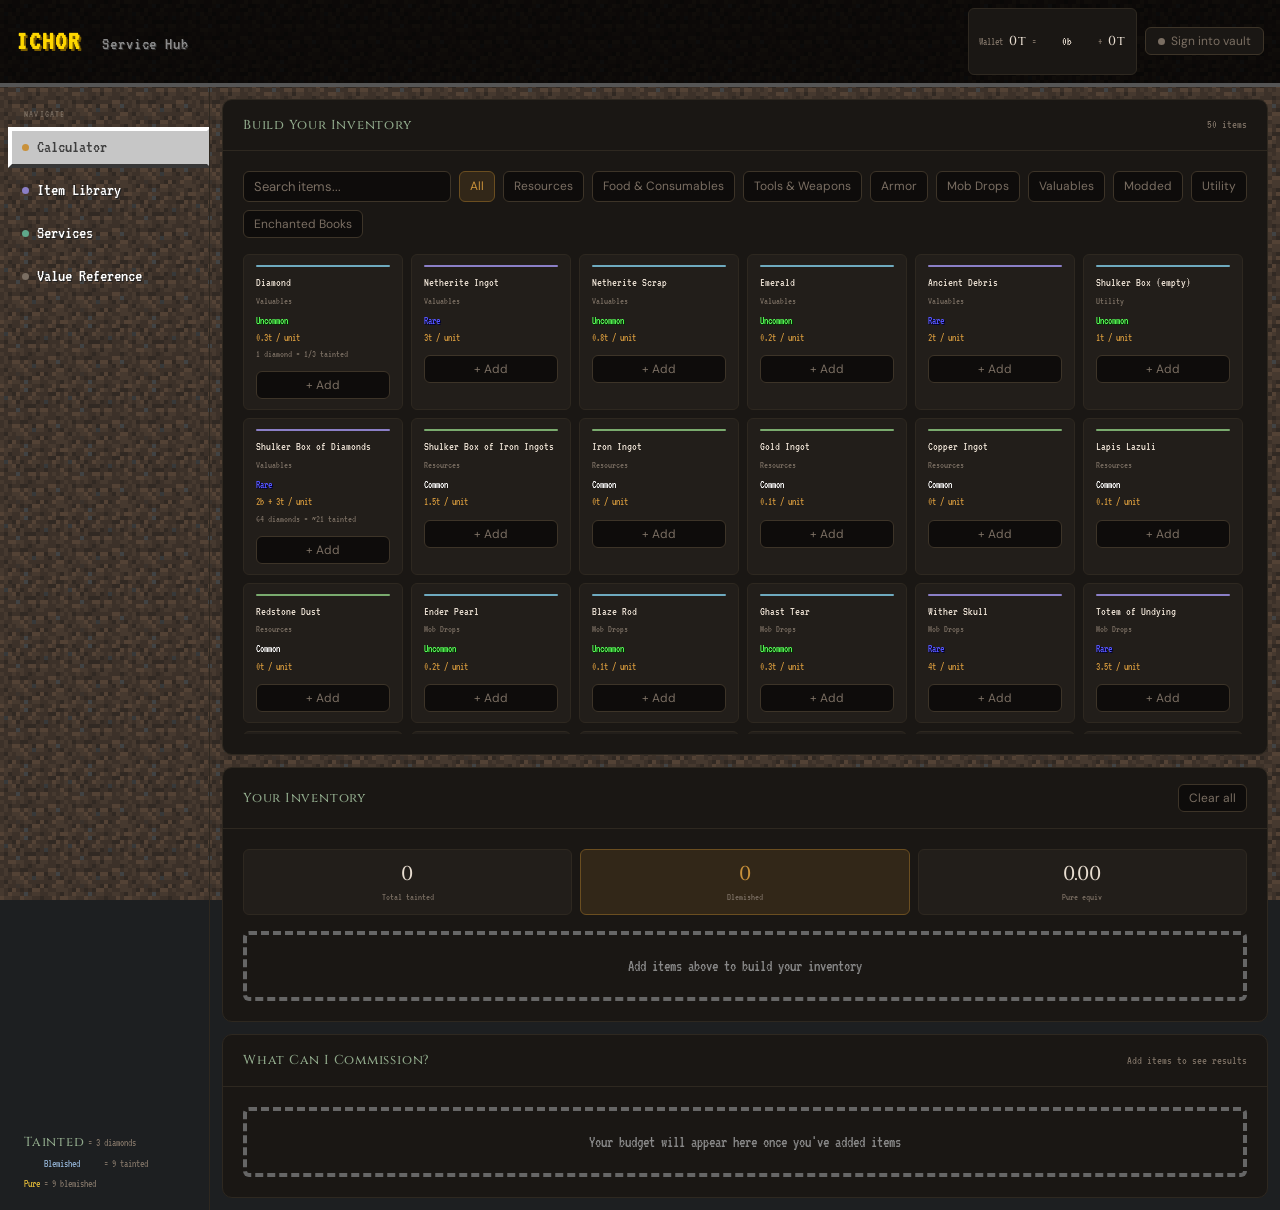
==== commit 8e73f794: "Started making the minecraft styles!" ====
--- a/index.html
+++ b/index.html
@@ -196,6 +196,7 @@
   .svc-grid{grid-template-columns:1fr}
 }
 </style>
+<link href="style.css" rel="stylesheet">
 </head>
 <body>
 <div class="app">
@@ -459,28 +460,38 @@
 
 function build_card(item){
   const col=rc(item.rarity),e=inv[item.id],qty=e?e.qty:0,inI=qty>0;
-  const etags=inI&&e.enchants.length?`<div class="etags">${e.enchants.map(eid=>{const en=items.enchants.find(x=>x.id===eid);return en?`<span class="etag" onclick="rm_ench('${item.id}','${eid}')">${en.name} ×</span>`:''}).join('')}</div>`:'';
-  const esel=inI?`<div class="ep"><div class="el">Add enchant:</div>
-    <select class="esel" onchange="add_ench('${item.id}',this.value);this.value=''">
-      <option value="">— pick enchant —</option>
-      ${items.enchants.map(en=>`<option value="${en.id}">${en.name} (+${en.value_tainted}t)</option>`).join('')}
-    </select>${etags}</div>`:'';
+  const enchable=item.is_enchable===true;
+  const etags=inI&&enchable&&e.enchants.length
+    ?`<div class="etags">${e.enchants.map(eid=>{const en=items.enchants.find(x=>x.id===eid);return en?`<span class="etag" onclick="rm_ench('${item.id}','${eid}')">${en.name} ×</span>`:''}).join('')}</div>`
+    :'';
+  const esel=inI&&enchable
+    ?`<div class="ep"><div class="el">Add enchant:</div>
+      <select class="esel" onchange="add_ench('${item.id}',this.value);this.value=''">
+        <option value="">— pick enchant —</option>
+        ${items.enchants.map(en=>`<option value="${en.id}">${en.name} (+${en.value_tainted}t)</option>`).join('')}
+      </select>${etags}</div>`
+    :(inI&&!enchable?`<div style="font-size:10px;color:var(--muted);margin-top:6px;font-style:italic">Not enchantable</div>`:'');
   return`<div class="ic${inI?' in-inv':''}" id="card-${item.id}">
     <div class="irb" style="background:${col}"></div>
     <div class="in">${item.name}</div><div class="icat">${item.category}</div>
     <div class="r-${item.rarity}" style="font-size:11px">${item.rarity[0].toUpperCase()+item.rarity.slice(1)}</div>
     <div style="color:var(--accent);font-size:11px;margin-top:2px">${fmt(item.value_tainted)} / unit</div>
+    ${enchable?`<div style="font-size:10px;color:var(--purple);margin-top:2px">✦ Enchantable</div>`:''}
     ${item.note?`<div style="font-size:10px;color:var(--muted);margin-top:3px;line-height:1.3">${item.note}</div>`:''}
-    ${inI?`<div class="qty-c"><button class="qty-btn" onclick="chg_qty('${item.id}',-1)">−</button>
-    <span class="qty-d">${qty}</span><button class="qty-btn" onclick="chg_qty('${item.id}',1)">+</button></div>${esel}`
-    :`<div style="margin-top:8px"><button class="filter-btn" onclick="add_inv('${item.id}')" style="width:100%">+ Add</button></div>`}
+    ${inI
+      ?`<div class="qty-c"><button class="qty-btn" onclick="chg_qty('${item.id}',-1)">−</button>
+        <span class="qty-d">${qty}</span>
+        <button class="qty-btn" onclick="chg_qty('${item.id}',1)">+</button></div>${esel}`
+      :`<div style="margin-top:8px"><button class="filter-btn" onclick="add_inv('${item.id}')" style="width:100%">+ Add</button></div>`}
   </div>`;
 }
 
-function add_inv(id){if(!inv[id])inv[id]={qty:1,enchants:[]};else inv[id].qty++;render_grid();wallet_update();dirty_mark();}
-function chg_qty(id,d){if(!inv[id])return;inv[id].qty=Math.max(0,inv[id].qty+d);if(inv[id].qty===0)delete inv[id];render_grid();wallet_update();dirty_mark();}
-function add_ench(id,eid){if(!eid||!inv[id])return;if(!inv[id].enchants.includes(eid))inv[id].enchants.push(eid);render_grid();wallet_update();dirty_mark();}
-function rm_ench(id,eid){if(!inv[id])return;inv[id].enchants=inv[id].enchants.filter(e=>e!==eid);render_grid();wallet_update();dirty_mark();}
+function cur_search(){return document.getElementById('item-search')?.value||'';}
+function refresh_grid(){render_grid(cur_search(),catFilter);}
+function add_inv(id){if(!inv[id])inv[id]={qty:1,enchants:[]};else inv[id].qty++;refresh_grid();wallet_update();dirty_mark();}
+function chg_qty(id,d){if(!inv[id])return;inv[id].qty=Math.max(0,inv[id].qty+d);if(inv[id].qty===0)delete inv[id];refresh_grid();wallet_update();dirty_mark();}
+function add_ench(id,eid){if(!eid||!inv[id])return;if(!inv[id].enchants.includes(eid))inv[id].enchants.push(eid);refresh_grid();wallet_update();dirty_mark();}
+function rm_ench(id,eid){if(!inv[id])return;inv[id].enchants=inv[id].enchants.filter(e=>e!==eid);refresh_grid();wallet_update();dirty_mark();}
 
 function render_grid(search='',cat='All'){
   const el=document.getElementById('item-grid');if(!items)return;
@@ -626,8 +637,7 @@
   document.getElementById('vbar-panel').style.display='';
   document.getElementById('vbar-name').textContent=user+"'s vault";
   document.getElementById('vbar-status').textContent='Vault loaded';
-  render_grid(document.getElementById('item-search')?.value||'',catFilter);
-  wallet_update();
+  refresh_grid();wallet_update();
 }
 
 async function saveVault(){
@@ -650,8 +660,7 @@
   document.getElementById('v-label').textContent='Sign into vault';
   document.getElementById('vault-btn').classList.remove('logged-in');
   document.getElementById('vbar-panel').style.display='none';
-  render_grid(document.getElementById('item-search')?.value||'',catFilter);
-  wallet_update();toast('Signed out.','');
+  refresh_grid();wallet_update();toast('Signed out.','');
 }
 
 /* TOAST */
@@ -694,7 +703,7 @@
 
 document.getElementById('lib-search').addEventListener('input',e=>{render_lib(e.target.value);render_enchants(e.target.value);});
 document.getElementById('svc-search').addEventListener('input',e=>render_svcs(e.target.value));
-document.getElementById('clear-inv').addEventListener('click',()=>{inv={};render_grid(document.getElementById('item-search')?.value||'',catFilter);wallet_update();dirty_mark();});
+document.getElementById('clear-inv').addEventListener('click',()=>{inv={};refresh_grid();wallet_update();dirty_mark();});
 
 window.addEventListener('beforeunload',e=>{if(dirty){e.preventDefault();e.returnValue='';}});
 
--- a/style.css
+++ b/style.css
@@ -0,0 +1,950 @@
+/* =============================================
+   ICHOR SERVICE HUB — Minecraft UI Style
+   ============================================= */
+
+@import url('https://fonts.googleapis.com/css2?family=VT323&display=swap');
+
+:root {
+  /* Minecraft palette */
+  --mc-bg:          #1d1f21;
+  --mc-dirt:        #866043;
+  --mc-gui-bg:      #c6c6c6;
+  --mc-gui-dark:    #555555;
+  --mc-gui-light:   #ffffff;
+  --mc-gui-mid:     #8b8b8b;
+  --mc-btn:         #868686;
+  --mc-btn-hover:   #a0a0a0;
+  --mc-shadow:      #373737;
+  --mc-text:        #ffffff;
+  --mc-text-dark:   #3f3f3f;
+  --mc-text-shadow: #202020;
+  --mc-tooltip-bg:  #100010;
+  --mc-tooltip-border: #5000a0;
+  --mc-slot-bg:     #8b8b8b;
+  --mc-slot-dark:   #373737;
+  --mc-slot-light:  #ffffff;
+  --mc-slot-hover:  #ffffff33;
+  --mc-selected:    #ffffff55;
+
+  /* Rarity colors (Minecraft style) */
+  --r-common:    #ffffff;
+  --r-uncommon:  #55ff55;
+  --r-rare:      #5555ff;
+  --r-epic:      #ff55ff;
+  --r-unique:    #ffaa00;
+  --r-legendary: #ffff55;
+
+  /* Piece colors */
+  --tainted:    #a8c8a0;
+  --blemished:  #a0b8d8;
+  --pure:       #ffd700;
+
+  /* Scaling — Minecraft GUI uses 2x pixel scaling */
+  --px: 2px;
+  --font: 'VT323', monospace;
+}
+
+*, *::before, *::after { box-sizing: border-box; margin: 0; padding: 0; }
+
+body {
+  font-family: var(--font);
+  background: var(--mc-bg);
+  color: var(--mc-text);
+  font-size: 20px;
+  line-height: 1.4;
+  min-height: 100vh;
+  image-rendering: pixelated;
+}
+
+/* Background dirt pattern */
+body::before {
+  content: '';
+  position: fixed;
+  inset: 0;
+  background-image: url('../assets/minecraft/textures/gui/options_background.png');
+  background-size: 64px 64px;
+  background-repeat: repeat;
+  opacity: 0.35;
+  z-index: 0;
+  image-rendering: pixelated;
+}
+
+.app {
+  position: relative;
+  z-index: 1;
+  display: grid;
+  grid-template-columns: 210px 1fr;
+  grid-template-rows: auto 1fr;
+  min-height: 100vh;
+}
+
+/* =============================================
+   MC PANEL — the grey inventory-style container
+   ============================================= */
+.mc-panel {
+  background: var(--mc-gui-bg);
+  border-style: solid;
+  border-width: calc(var(--px) * 2);
+  border-color: var(--mc-gui-light) var(--mc-gui-dark) var(--mc-gui-dark) var(--mc-gui-light);
+  box-shadow:
+    inset calc(var(--px) * -1) calc(var(--px) * -1) 0 var(--mc-shadow),
+    inset calc(var(--px) * 1)  calc(var(--px) * 1)  0 var(--mc-gui-light);
+  color: var(--mc-text-dark);
+  image-rendering: pixelated;
+}
+
+.mc-panel-dark {
+  background: #000000aa;
+  border-style: solid;
+  border-width: calc(var(--px) * 2);
+  border-color: #555 #222 #222 #555;
+}
+
+.mc-panel-inset {
+  background: var(--mc-slot-bg);
+  border-style: solid;
+  border-width: calc(var(--px) * 2);
+  border-color: var(--mc-shadow) var(--mc-gui-light) var(--mc-gui-light) var(--mc-shadow);
+  box-shadow: inset calc(var(--px) * 1) calc(var(--px) * 1) 0 #00000055;
+}
+
+/* =============================================
+   TITLE BAR
+   ============================================= */
+.topbar {
+  grid-column: 1 / -1;
+  background: #000000cc;
+  border-bottom: calc(var(--px) * 2) solid #555;
+  padding: 8px 16px;
+  display: flex;
+  align-items: center;
+  gap: 12px;
+}
+
+.logo {
+  font-family: var(--font);
+  font-size: 28px;
+  color: var(--pure);
+  text-shadow: 2px 2px 0 #7a5c00;
+  letter-spacing: 2px;
+  flex-shrink: 0;
+}
+
+.logo span {
+  font-size: 18px;
+  color: var(--mc-gui-mid);
+  text-shadow: 1px 1px 0 #333;
+  margin-left: 8px;
+}
+
+.topbar-right {
+  margin-left: auto;
+  display: flex;
+  align-items: center;
+  gap: 8px;
+}
+
+/* Wallet display */
+.wallet-display {
+  display: flex;
+  align-items: center;
+  gap: 6px;
+  font-size: 16px;
+}
+
+.wallet-piece {
+  background: #00000088;
+  border: calc(var(--px) * 1) solid #444;
+  padding: 2px 8px;
+  font-family: var(--font);
+}
+
+.wallet-piece .val { font-size: 18px; }
+.wallet-piece.tainted { color: var(--tainted); }
+.wallet-piece.blemished { color: var(--blemished); }
+
+/* =============================================
+   MC BUTTON
+   ============================================= */
+.mc-btn {
+  font-family: var(--font);
+  font-size: 18px;
+  color: var(--mc-text);
+  text-shadow: 1px 1px 0 var(--mc-text-shadow);
+  background: var(--mc-btn);
+  border-style: solid;
+  border-width: calc(var(--px) * 2);
+  border-color: var(--mc-gui-light) var(--mc-gui-dark) var(--mc-gui-dark) var(--mc-gui-light);
+  padding: 4px 12px;
+  cursor: pointer;
+  display: inline-flex;
+  align-items: center;
+  gap: 6px;
+  transition: filter 0.1s;
+  white-space: nowrap;
+  image-rendering: pixelated;
+}
+
+.mc-btn:hover {
+  background: var(--mc-btn-hover);
+  color: var(--pure);
+  text-shadow: 1px 1px 0 #7a5c00;
+}
+
+.mc-btn:active {
+  border-color: var(--mc-gui-dark) var(--mc-gui-light) var(--mc-gui-light) var(--mc-gui-dark);
+}
+
+.mc-btn.small { font-size: 14px; padding: 2px 8px; }
+.mc-btn.danger:hover { color: #ff5555; text-shadow: 1px 1px 0 #7a0000; }
+
+.mc-btn.vault-btn {
+  background: #1a3a1a;
+  border-color: #55ff55 #1a4a1a #1a4a1a #55ff55;
+  color: #55ff55;
+  text-shadow: 1px 1px 0 #003300;
+}
+.mc-btn.vault-btn:hover { background: #2a5a2a; color: #aaffaa; }
+
+/* =============================================
+   SIDEBAR — Creative tab style
+   ============================================= */
+.sidebar {
+  background: transparent;
+  padding: 8px 0 8px 8px;
+  display: flex;
+  flex-direction: column;
+  gap: 2px;
+  overflow-y: auto;
+}
+
+.nav-section-label {
+  font-family: var(--font);
+  font-size: 13px;
+  color: var(--mc-gui-mid);
+  text-shadow: 1px 1px 0 #111;
+  padding: 8px 8px 2px;
+  letter-spacing: 1px;
+}
+
+.nav-item {
+  font-family: var(--font);
+  font-size: 18px;
+  color: var(--mc-text);
+  text-shadow: 1px 1px 0 var(--mc-text-shadow);
+  padding: 4px 10px;
+  cursor: pointer;
+  display: flex;
+  align-items: center;
+  gap: 8px;
+  background: transparent;
+  border: calc(var(--px) * 2) solid transparent;
+  position: relative;
+  transition: none;
+}
+
+.nav-item:hover {
+  background: #ffffff22;
+  border-color: #ffffff44 #00000044 #00000044 #ffffff44;
+}
+
+.nav-item.active {
+  background: var(--mc-gui-bg);
+  border-color: var(--mc-gui-light) var(--mc-shadow) var(--mc-shadow) var(--mc-gui-light);
+  color: var(--mc-text-dark);
+  text-shadow: none;
+  border-right-color: var(--mc-gui-bg);
+  margin-right: -2px;
+  z-index: 2;
+}
+
+.nav-item .nav-icon {
+  width: 20px;
+  height: 20px;
+  image-rendering: pixelated;
+  flex-shrink: 0;
+}
+
+.sidebar-currency {
+  margin-top: auto;
+  padding: 8px;
+}
+
+.currency-display {
+  background: #00000088;
+  border: calc(var(--px) * 1) solid #444;
+  padding: 6px 8px;
+  font-size: 14px;
+  line-height: 1.8;
+}
+
+/* =============================================
+   MAIN CONTENT
+   ============================================= */
+.main {
+  padding: 12px;
+  overflow-y: auto;
+  display: flex;
+  flex-direction: column;
+  gap: 12px;
+}
+
+/* =============================================
+   PAGE SECTIONS
+   ============================================= */
+.page-section { display: none; flex-direction: column; gap: 12px; }
+.page-section.active { display: flex; }
+
+/* =============================================
+   INVENTORY PANEL — mimics MC inventory GUI
+   ============================================= */
+.inv-panel {
+  padding: 8px;
+}
+
+.inv-panel-title {
+  font-family: var(--font);
+  font-size: 18px;
+  color: var(--mc-text-dark);
+  text-shadow: 1px 1px 0 #ffffff88;
+  margin-bottom: 6px;
+  padding: 0 2px;
+}
+
+/* =============================================
+   CATEGORY TABS — creative inventory style
+   ============================================= */
+.cat-tabs {
+  display: flex;
+  flex-wrap: wrap;
+  gap: 2px;
+  margin-bottom: 4px;
+}
+
+.cat-tab {
+  font-family: var(--font);
+  font-size: 14px;
+  color: var(--mc-gui-mid);
+  text-shadow: 1px 1px 0 #333;
+  background: #7a7a7a;
+  border-style: solid;
+  border-width: calc(var(--px) * 2);
+  border-color: var(--mc-gui-light) var(--mc-gui-dark) var(--mc-gui-dark) var(--mc-gui-light);
+  padding: 2px 8px;
+  cursor: pointer;
+  white-space: nowrap;
+  transition: none;
+}
+
+.cat-tab:hover { background: #909090; color: var(--mc-text); text-shadow: 1px 1px 0 #333; }
+.cat-tab.active {
+  background: var(--mc-gui-bg);
+  color: var(--mc-text-dark);
+  text-shadow: none;
+  border-bottom-color: var(--mc-gui-bg);
+  margin-bottom: -2px;
+  z-index: 1;
+  position: relative;
+}
+
+/* =============================================
+   ITEM SLOTS GRID
+   ============================================= */
+.slots-container {
+  padding: 6px;
+}
+
+.search-row {
+  display: flex;
+  gap: 6px;
+  margin-bottom: 8px;
+  align-items: center;
+}
+
+.mc-input {
+  font-family: var(--font);
+  font-size: 18px;
+  color: var(--mc-text);
+  background: #000000bb;
+  border-style: solid;
+  border-width: calc(var(--px) * 2);
+  border-color: var(--mc-shadow) var(--mc-gui-light) var(--mc-gui-light) var(--mc-shadow);
+  padding: 3px 8px;
+  outline: none;
+  flex: 1;
+  caret-color: white;
+}
+
+.mc-input::placeholder { color: #888; }
+.mc-input:focus { background: #000000dd; }
+
+.slots-grid {
+  display: grid;
+  grid-template-columns: repeat(auto-fill, 52px);
+  gap: 2px;
+  max-height: 360px;
+  overflow-y: auto;
+  scrollbar-width: thin;
+  scrollbar-color: var(--mc-gui-dark) var(--mc-slot-bg);
+}
+
+/* =============================================
+   ITEM SLOT
+   ============================================= */
+.slot {
+  width: 52px;
+  height: 52px;
+  background: var(--mc-slot-bg);
+  border-style: solid;
+  border-width: calc(var(--px) * 2);
+  border-color: var(--mc-shadow) var(--mc-gui-light) var(--mc-gui-light) var(--mc-shadow);
+  display: flex;
+  align-items: center;
+  justify-content: center;
+  position: relative;
+  cursor: pointer;
+  image-rendering: pixelated;
+  transition: none;
+}
+
+.slot:hover { background: var(--mc-slot-hover); }
+.slot:hover::after {
+  content: '';
+  position: absolute;
+  inset: 0;
+  background: #ffffff33;
+}
+
+.slot.in-inv {
+  border-color: var(--mc-gui-light) var(--mc-shadow) var(--mc-shadow) var(--mc-gui-light);
+  background: #00000055;
+}
+
+.slot.in-inv::after {
+  content: '';
+  position: absolute;
+  inset: 0;
+  background: #ffff0022;
+}
+
+.slot img {
+  width: 36px;
+  height: 36px;
+  image-rendering: pixelated;
+  pointer-events: none;
+  position: relative;
+  z-index: 1;
+}
+
+.slot-qty {
+  position: absolute;
+  bottom: 2px;
+  right: 3px;
+  font-family: var(--font);
+  font-size: 14px;
+  color: white;
+  text-shadow: 1px 1px 0 #000, -1px 1px 0 #000, 1px -1px 0 #000;
+  z-index: 2;
+  pointer-events: none;
+  line-height: 1;
+}
+
+.slot-enchanted::before {
+  content: '';
+  position: absolute;
+  inset: 0;
+  background: linear-gradient(135deg, #5500aa44, #0000ff44, #aa00aa44);
+  animation: enchant-shimmer 3s linear infinite;
+  z-index: 0;
+}
+
+@keyframes enchant-shimmer {
+  0%   { opacity: 0.4; }
+  50%  { opacity: 0.8; }
+  100% { opacity: 0.4; }
+}
+
+/* Rarity glow on slots */
+.slot.r-uncommon  { box-shadow: inset 0 0 6px #55ff5555; }
+.slot.r-rare      { box-shadow: inset 0 0 6px #5555ff55; }
+.slot.r-epic      { box-shadow: inset 0 0 6px #ff55ff55; }
+.slot.r-unique    { box-shadow: inset 0 0 6px #ffaa0055; }
+.slot.r-legendary { box-shadow: inset 0 0 8px #ffff5577; }
+
+/* =============================================
+   TOOLTIP — Minecraft item tooltip
+   ============================================= */
+.mc-tooltip {
+  position: fixed;
+  z-index: 1000;
+  pointer-events: none;
+  display: none;
+  max-width: 260px;
+}
+
+.mc-tooltip.visible { display: block; }
+
+.mc-tooltip-inner {
+  background: var(--mc-tooltip-bg);
+  border: calc(var(--px) * 2) solid var(--mc-tooltip-border);
+  box-shadow:
+    inset 0 0 0 1px #200040,
+    2px 2px 0 #000;
+  padding: 6px 8px;
+  font-family: var(--font);
+}
+
+.tt-name { font-size: 18px; margin-bottom: 3px; }
+.tt-rarity { font-size: 14px; margin-bottom: 4px; font-style: italic; }
+.tt-divider { height: 1px; background: #555; margin: 4px 0; }
+.tt-value { font-size: 16px; color: #aaffaa; }
+.tt-value-sub { font-size: 13px; color: #888; }
+.tt-note { font-size: 13px; color: #aaaaaa; margin-top: 3px; font-style: italic; }
+.tt-enchantable { font-size: 13px; color: #8888ff; margin-top: 3px; }
+.tt-enchants { font-size: 14px; color: #8888ff; margin-top: 3px; }
+
+/* =============================================
+   ITEM DETAIL PANEL (right side when slot clicked)
+   ============================================= */
+.item-detail {
+  min-width: 220px;
+  padding: 10px;
+  display: flex;
+  flex-direction: column;
+  gap: 8px;
+}
+
+.detail-slot {
+  width: 72px;
+  height: 72px;
+  margin: 0 auto;
+  background: var(--mc-slot-bg);
+  border-style: solid;
+  border-width: calc(var(--px) * 2);
+  border-color: var(--mc-shadow) var(--mc-gui-light) var(--mc-gui-light) var(--mc-shadow);
+  display: flex;
+  align-items: center;
+  justify-content: center;
+  image-rendering: pixelated;
+}
+
+.detail-slot img { width: 52px; height: 52px; image-rendering: pixelated; }
+
+.detail-name {
+  font-family: var(--font);
+  font-size: 20px;
+  text-align: center;
+}
+
+.detail-rarity {
+  font-family: var(--font);
+  font-size: 15px;
+  text-align: center;
+  font-style: italic;
+}
+
+.detail-value {
+  font-family: var(--font);
+  font-size: 16px;
+  color: #aaffaa;
+  text-align: center;
+}
+
+.detail-section-title {
+  font-family: var(--font);
+  font-size: 14px;
+  color: var(--mc-gui-mid);
+  border-bottom: 1px solid #aaa;
+  padding-bottom: 2px;
+  margin-bottom: 4px;
+}
+
+.qty-row {
+  display: flex;
+  align-items: center;
+  gap: 6px;
+  justify-content: center;
+}
+
+.qty-display {
+  font-family: var(--font);
+  font-size: 22px;
+  color: var(--mc-text-dark);
+  min-width: 40px;
+  text-align: center;
+  background: #00000022;
+  border: 1px solid #aaa;
+  padding: 0 6px;
+}
+
+/* Enchant section */
+.enchant-section { display: flex; flex-direction: column; gap: 4px; }
+
+.mc-select {
+  font-family: var(--font);
+  font-size: 16px;
+  color: var(--mc-text);
+  background: #000000bb;
+  border-style: solid;
+  border-width: calc(var(--px) * 2);
+  border-color: var(--mc-shadow) var(--mc-gui-light) var(--mc-gui-light) var(--mc-shadow);
+  padding: 3px 6px;
+  outline: none;
+  width: 100%;
+  cursor: pointer;
+}
+
+.mc-select option { background: #1a1a1a; }
+
+.enchant-tag {
+  display: inline-flex;
+  align-items: center;
+  gap: 4px;
+  background: #22006688;
+  border: 1px solid #5555aa;
+  color: #aaaaff;
+  font-family: var(--font);
+  font-size: 13px;
+  padding: 1px 5px;
+  cursor: pointer;
+}
+
+.enchant-tag:hover { background: #44008888; color: #ff8888; border-color: #aa5555; }
+.enchant-tags-row { display: flex; flex-wrap: wrap; gap: 3px; margin-top: 2px; }
+
+/* =============================================
+   INVENTORY LIST (what you're offering)
+   ============================================= */
+.offering-slots {
+  display: flex;
+  flex-wrap: wrap;
+  gap: 3px;
+  min-height: 56px;
+  padding: 4px;
+  align-content: flex-start;
+}
+
+.offering-slot {
+  width: 52px;
+  height: 52px;
+  background: var(--mc-slot-bg);
+  border-style: solid;
+  border-width: calc(var(--px) * 2);
+  border-color: var(--mc-shadow) var(--mc-gui-light) var(--mc-gui-light) var(--mc-shadow);
+  display: flex;
+  align-items: center;
+  justify-content: center;
+  position: relative;
+  cursor: pointer;
+  image-rendering: pixelated;
+}
+
+.offering-slot:hover::after {
+  content: '';
+  position: absolute;
+  inset: 0;
+  background: #ff000033;
+}
+
+.offering-slot img {
+  width: 36px; height: 36px;
+  image-rendering: pixelated;
+  z-index: 1;
+  position: relative;
+}
+
+/* =============================================
+   WALLET SUMMARY
+   ============================================= */
+.wallet-summary {
+  display: flex;
+  gap: 6px;
+  flex-wrap: wrap;
+}
+
+.wallet-box {
+  flex: 1;
+  min-width: 80px;
+  padding: 6px 10px;
+  text-align: center;
+  font-family: var(--font);
+}
+
+.wallet-box .wb-val { font-size: 26px; line-height: 1; }
+.wallet-box .wb-lbl { font-size: 13px; color: var(--mc-gui-mid); }
+.wallet-box.tainted .wb-val  { color: var(--tainted); text-shadow: 1px 1px 0 #2a4a28; }
+.wallet-box.blemished .wb-val { color: var(--blemished); text-shadow: 1px 1px 0 #1a2a3a; }
+.wallet-box.pure .wb-val     { color: var(--pure); text-shadow: 1px 1px 0 #5a4000; }
+
+/* =============================================
+   SERVICE CARDS
+   ============================================= */
+.services-grid {
+  display: grid;
+  grid-template-columns: repeat(auto-fill, minmax(240px, 1fr));
+  gap: 6px;
+}
+
+.svc-card {
+  padding: 10px 12px;
+  font-family: var(--font);
+  position: relative;
+  color: var(--mc-text-dark);
+}
+
+.svc-cat {
+  font-size: 13px;
+  color: var(--mc-gui-mid);
+  letter-spacing: 1px;
+  text-transform: uppercase;
+  margin-bottom: 2px;
+}
+
+.svc-name { font-size: 20px; color: var(--mc-text-dark); margin-bottom: 3px; }
+.svc-desc { font-size: 15px; color: #555; margin-bottom: 8px; line-height: 1.3; }
+.svc-price { font-size: 18px; color: #006600; }
+.svc-sub { font-size: 13px; color: #777; margin-top: 1px; }
+
+.svc-badge {
+  position: absolute;
+  top: 6px; right: 6px;
+  font-size: 13px;
+  padding: 1px 6px;
+  background: #000000aa;
+}
+
+.svc-badge.popular { color: #ff55ff; border: 1px solid #aa00aa; }
+.svc-badge.afford  { color: #55ff55; border: 1px solid #00aa00; }
+.svc-badge.quote   { color: #ff5555; border: 1px solid #aa0000; }
+.svc-badge.saving  { color: #ffff55; border: 1px solid #aaaa00; }
+
+.svc-card.can-afford  { background: #c6c6c6; }
+.svc-card.can-afford::before { content: ''; position: absolute; inset: 0; background: #00ff0011; }
+.svc-card.can-afford-max::before { background: #00ff0022; }
+.svc-card.cannot-afford { opacity: 0.55; }
+.svc-card.quote-only { border-style: dashed; }
+
+.afford-bar-wrap {
+  height: 4px;
+  background: var(--mc-shadow);
+  border: 1px solid #555;
+  margin-top: 6px;
+  overflow: hidden;
+}
+
+.afford-bar-fill {
+  height: 100%;
+  background: #55ff55;
+  transition: width 0.4s ease;
+}
+
+/* =============================================
+   VAULT MODAL
+   ============================================= */
+.overlay {
+  position: fixed; inset: 0;
+  background: rgba(0,0,0,0.75);
+  display: flex; align-items: center; justify-content: center;
+  z-index: 500;
+  opacity: 0; pointer-events: none;
+  transition: opacity 0.15s ease;
+}
+
+.overlay.open { opacity: 1; pointer-events: all; }
+
+.mc-modal {
+  background: var(--mc-gui-bg);
+  border-style: solid;
+  border-width: calc(var(--px) * 3);
+  border-color: var(--mc-gui-light) var(--mc-gui-dark) var(--mc-gui-dark) var(--mc-gui-light);
+  box-shadow: 4px 4px 0 var(--mc-shadow), inset 1px 1px 0 #fff;
+  padding: 16px;
+  width: 100%;
+  max-width: 380px;
+  color: var(--mc-text-dark);
+}
+
+.mc-modal-title {
+  font-family: var(--font);
+  font-size: 26px;
+  color: var(--mc-text-dark);
+  text-shadow: 1px 1px 0 #ffffff88;
+  margin-bottom: 4px;
+  text-align: center;
+}
+
+.mc-modal-sub {
+  font-size: 14px;
+  color: #666;
+  margin-bottom: 12px;
+  text-align: center;
+  line-height: 1.4;
+}
+
+.mc-modal-tabs {
+  display: flex;
+  gap: 2px;
+  margin-bottom: 12px;
+  border-bottom: calc(var(--px) * 2) solid var(--mc-gui-dark);
+}
+
+.mc-modal-tab {
+  font-family: var(--font);
+  font-size: 18px;
+  color: var(--mc-gui-mid);
+  background: #7a7a7a;
+  border-style: solid;
+  border-width: calc(var(--px) * 2);
+  border-color: var(--mc-gui-light) var(--mc-gui-dark) var(--mc-gui-dark) var(--mc-gui-light);
+  padding: 3px 14px;
+  cursor: pointer;
+}
+
+.mc-modal-tab.active {
+  background: var(--mc-gui-bg);
+  color: var(--mc-text-dark);
+  border-bottom-color: var(--mc-gui-bg);
+  margin-bottom: calc(var(--px) * -2);
+}
+
+.modal-field { margin-bottom: 10px; }
+
+.modal-label {
+  font-family: var(--font);
+  font-size: 15px;
+  color: #555;
+  display: block;
+  margin-bottom: 3px;
+}
+
+.modal-error {
+  font-family: var(--font);
+  font-size: 15px;
+  color: #cc0000;
+  min-height: 18px;
+  margin-top: 6px;
+  text-shadow: none;
+}
+
+.modal-actions {
+  display: flex;
+  gap: 6px;
+  margin-top: 12px;
+}
+
+/* Vault bar in calculator */
+.vault-bar {
+  display: flex;
+  align-items: center;
+  gap: 10px;
+  padding: 6px 12px;
+  background: #001a00;
+  border: calc(var(--px) * 2) solid #55ff55;
+  font-family: var(--font);
+  font-size: 16px;
+  flex-wrap: wrap;
+}
+
+.vault-bar-name { color: #55ff55; font-size: 18px; }
+.vault-bar-status { color: #888; font-size: 14px; }
+.vault-bar-acts { margin-left: auto; display: flex; gap: 6px; }
+
+/* =============================================
+   REFERENCE TABLE
+   ============================================= */
+.mc-table {
+  width: 100%;
+  border-collapse: collapse;
+  font-family: var(--font);
+  font-size: 16px;
+  color: var(--mc-text-dark);
+}
+
+.mc-table th {
+  text-align: left;
+  padding: 4px 8px;
+  font-size: 13px;
+  color: #555;
+  border-bottom: calc(var(--px) * 2) solid var(--mc-gui-dark);
+  letter-spacing: 1px;
+  text-transform: uppercase;
+}
+
+.mc-table td { padding: 5px 8px; border-bottom: 1px solid #aaa; }
+.mc-table tr:last-child td { border-bottom: none; }
+.mc-table tr:hover td { background: #00000011; }
+
+/* =============================================
+   TOAST
+   ============================================= */
+.toast {
+  position: fixed;
+  bottom: 20px; right: 20px;
+  background: #000000ee;
+  border: calc(var(--px) * 2) solid #555;
+  font-family: var(--font);
+  font-size: 18px;
+  color: var(--mc-text);
+  padding: 8px 14px;
+  z-index: 1000;
+  transform: translateY(8px);
+  opacity: 0;
+  transition: all 0.2s ease;
+  pointer-events: none;
+  image-rendering: pixelated;
+}
+
+.toast.show { transform: none; opacity: 1; }
+.toast.success { border-color: #55ff55; color: #55ff55; }
+.toast.error   { border-color: #ff5555; color: #ff5555; }
+
+/* =============================================
+   MISC UTIL
+   ============================================= */
+.hidden { display: none !important; }
+.empty-state {
+  font-family: var(--font);
+  font-size: 16px;
+  color: #888;
+  text-align: center;
+  padding: 20px;
+  border: calc(var(--px) * 2) dashed #666;
+}
+
+.loading {
+  display: flex; align-items: center; justify-content: center;
+  padding: 30px; color: #888;
+  font-family: var(--font); font-size: 18px; gap: 10px;
+}
+
+.spinner {
+  width: 16px; height: 16px;
+  border: 3px solid #444;
+  border-top-color: var(--pure);
+  border-radius: 50%;
+  animation: spin 0.8s linear infinite;
+}
+
+@keyframes spin { to { transform: rotate(360deg); } }
+
+/* Rarity text */
+.r-common    { color: var(--r-common); }
+.r-uncommon  { color: var(--r-uncommon); text-shadow: 1px 1px 0 #003300; }
+.r-rare      { color: var(--r-rare);    text-shadow: 1px 1px 0 #000033; }
+.r-epic      { color: var(--r-epic);    text-shadow: 1px 1px 0 #330033; }
+.r-unique    { color: var(--r-unique);  text-shadow: 1px 1px 0 #332200; }
+.r-legendary { color: var(--r-legendary); text-shadow: 1px 1px 0 #333300; }
+
+.piece-t { color: var(--tainted); }
+.piece-b { color: var(--blemished); }
+.piece-p { color: var(--pure); }
+
+@media (max-width: 700px) {
+  .app { grid-template-columns: 1fr; grid-template-rows: auto auto 1fr; }
+  .sidebar { flex-direction: row; flex-wrap: wrap; padding: 4px; overflow-x: auto; }
+  .nav-section-label { display: none; }
+  .sidebar-currency { display: none; }
+  .nav-item { border-right: none; font-size: 14px; padding: 4px 8px; }
+  .nav-item.active { margin-right: 0; border-right: calc(var(--px)*2) solid transparent; }
+  .slots-grid { grid-template-columns: repeat(auto-fill, 52px); }
+}
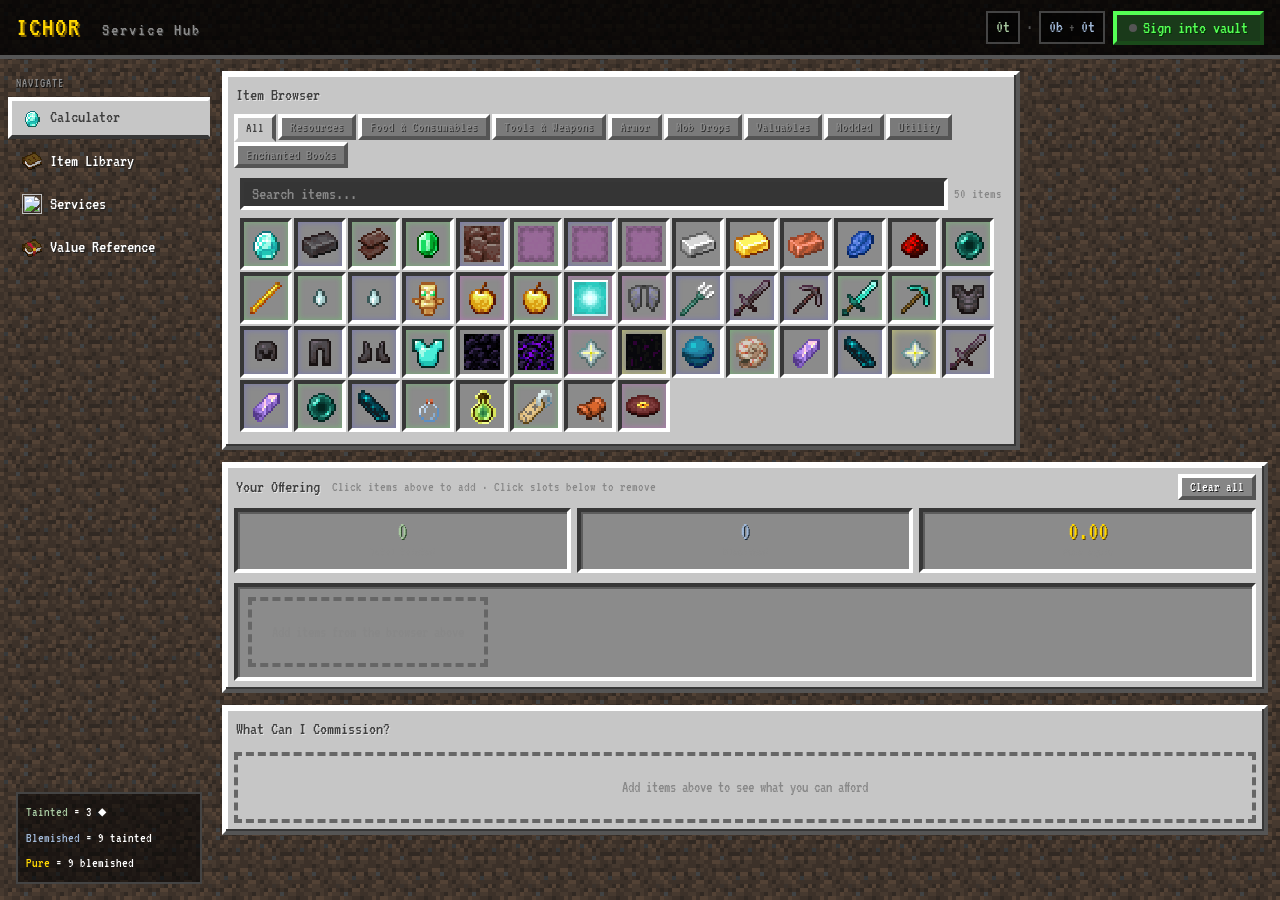
==== commit 0a915968: "Split up the scripts and added more styling!" ====
--- a/index.html
+++ b/index.html
@@ -4,710 +4,371 @@
 <meta charset="UTF-8">
 <meta name="viewport" content="width=device-width, initial-scale=1.0">
 <title>ICHOR Service Hub</title>
-<link rel="preconnect" href="https://fonts.googleapis.com">
-<link href="https://fonts.googleapis.com/css2?family=Cinzel:wght@400;500;600&family=DM+Sans:wght@300;400;500&display=swap" rel="stylesheet">
-<style>
-:root {
-  --bg:#0e0c0b; --bg2:#141210; --surface:#1a1714; --surface2:#221e1a;
-  --border:#2e2820; --border2:#3d3428; --text:#e8ddd0; --muted:#7a6e62;
-  --accent:#c9913a; --accent-dim:#6b4e20; --accent-glow:#c9913a22;
-  --purple:#8b7fc7; --purple-dim:#3d3860;
-  --teal:#5fa88a; --teal-dim:#1f3d30;
-  --pink:#c97eab; --pink-dim:#4d2640;
-  --red:#c0463a; --red-dim:#3d1510;
-  --green:#7aab6e; --green-dim:#1f3318;
-  --gold:#d4af37; --gold-dim:#4a3d10;
-  --r-common:#7aab6e; --r-uncommon:#6eaabf; --r-rare:#8b7fc7;
-  --r-epic:#c97eab; --r-unique:#d4793a; --r-legendary:#d4af37;
-  --radius:10px; --radius-sm:6px; --t:0.18s ease;
-}
-*,*::before,*::after{box-sizing:border-box;margin:0;padding:0}
-body{font-family:'DM Sans',sans-serif;background:var(--bg);color:var(--text);font-size:14px;line-height:1.6;min-height:100vh}
-::-webkit-scrollbar{width:6px} ::-webkit-scrollbar-track{background:var(--bg)} ::-webkit-scrollbar-thumb{background:var(--border2);border-radius:3px}
-
-/* Layout */
-.app{display:grid;grid-template-columns:220px 1fr;grid-template-rows:56px 1fr;min-height:100vh}
-
-/* Topbar */
-.topbar{grid-column:1/-1;background:var(--bg2);border-bottom:1px solid var(--border);display:flex;align-items:center;padding:0 1.5rem;gap:1rem}
-.logo{font-family:'Cinzel',serif;font-size:16px;font-weight:600;color:var(--accent);letter-spacing:.12em;flex-shrink:0}
-.logo span{color:var(--muted);font-weight:400;font-size:12px;margin-left:8px;letter-spacing:.05em}
-.topbar-right{margin-left:auto;display:flex;align-items:center;gap:8px}
-.wallet-chip{background:var(--surface);border:1px solid var(--border);border-radius:var(--radius-sm);padding:4px 10px;display:flex;align-items:center;gap:6px;font-size:12px}
-.wallet-chip .val{font-weight:500;color:var(--text)} .wallet-chip .lbl{color:var(--muted);font-size:11px}
-.vault-btn{background:var(--surface);border:1px solid var(--border2);border-radius:var(--radius-sm);color:var(--muted);font-family:'DM Sans',sans-serif;font-size:12px;padding:5px 12px;cursor:pointer;transition:var(--t);display:flex;align-items:center;gap:6px}
-.vault-btn:hover{color:var(--text);border-color:var(--accent-dim)}
-.vault-btn.logged-in{border-color:var(--teal-dim);color:var(--teal)}
-.v-dot{width:7px;height:7px;border-radius:50%;background:var(--muted);flex-shrink:0}
-.v-dot.on{background:var(--teal);animation:pulse 2s ease-in-out infinite}
-@keyframes pulse{0%,100%{opacity:1}50%{opacity:.5}}
-
-/* Sidebar */
-.sidebar{background:var(--bg2);border-right:1px solid var(--border);padding:1rem 0;display:flex;flex-direction:column;gap:2px;overflow-y:auto}
-.nav-sec{padding:.75rem 1rem .25rem;font-size:10px;letter-spacing:.12em;text-transform:uppercase;color:var(--muted)}
-.nav-item{display:flex;align-items:center;gap:10px;padding:7px 1rem;font-size:13px;color:var(--muted);cursor:pointer;border-left:2px solid transparent;transition:var(--t);user-select:none}
-.nav-item:hover{color:var(--text);background:var(--surface)}
-.nav-item.active{color:var(--accent);border-left-color:var(--accent);background:var(--accent-glow)}
-.nav-dot{width:7px;height:7px;border-radius:50%;flex-shrink:0}
-.sidebar-curr{padding:.5rem 1rem;font-size:11px;color:var(--muted);line-height:1.8;margin-top:auto}
-
-/* Main */
-.main{overflow-y:auto;padding:1.5rem;display:flex;flex-direction:column;gap:1.5rem}
-
-/* Panels */
-.panel{background:var(--surface);border:1px solid var(--border);border-radius:var(--radius);overflow:hidden}
-.ph{padding:1rem 1.25rem;border-bottom:1px solid var(--border);display:flex;align-items:center;gap:10px;flex-wrap:wrap}
-.pt{font-family:'Cinzel',serif;font-size:13px;font-weight:500;color:var(--text);letter-spacing:.06em}
-.ps{font-size:12px;color:var(--muted);margin-left:auto}
-.pb{padding:1.25rem}
-
-/* Inputs */
-.si{background:var(--bg);border:1px solid var(--border2);border-radius:var(--radius-sm);color:var(--text);font-family:'DM Sans',sans-serif;font-size:13px;padding:6px 10px;flex:1;min-width:160px;outline:none;transition:var(--t)}
-.si::placeholder{color:var(--muted)} .si:focus{border-color:var(--accent-dim)}
-.fb{display:flex;gap:8px;flex-wrap:wrap;margin-bottom:1rem}
-.filter-btn{background:var(--bg);border:1px solid var(--border2);border-radius:var(--radius-sm);color:var(--muted);font-family:'DM Sans',sans-serif;font-size:12px;padding:5px 10px;cursor:pointer;transition:var(--t);white-space:nowrap}
-.filter-btn:hover{color:var(--text)}
-.filter-btn.active{background:var(--accent-glow);border-color:var(--accent-dim);color:var(--accent)}
-
-/* Item grid */
-.item-grid{display:grid;grid-template-columns:repeat(auto-fill,minmax(160px,1fr));gap:8px;max-height:480px;overflow-y:auto;padding-right:4px}
-.ic{background:var(--surface2);border:1px solid var(--border);border-radius:var(--radius-sm);padding:10px 12px;cursor:pointer;transition:var(--t);position:relative;user-select:none}
-.ic:hover{border-color:var(--border2);background:var(--bg2)}
-.ic.in-inv{border-color:var(--accent-dim);background:var(--accent-glow)}
-.irb{height:2px;border-radius:99px;margin-bottom:8px}
-.in{font-size:12px;font-weight:500;color:var(--text);line-height:1.3;margin-bottom:3px}
-.icat{font-size:10px;color:var(--muted);margin-bottom:5px}
-.qty-c{display:flex;align-items:center;gap:6px;margin-top:8px}
-.qty-btn{width:20px;height:20px;background:var(--surface);border:1px solid var(--border2);border-radius:3px;color:var(--text);font-size:14px;line-height:1;cursor:pointer;display:flex;align-items:center;justify-content:center;transition:var(--t)}
-.qty-btn:hover{background:var(--surface2);border-color:var(--accent-dim);color:var(--accent)}
-.qty-d{font-size:12px;font-weight:500;color:var(--text);min-width:20px;text-align:center}
-.ep{margin-top:8px;border-top:1px solid var(--border);padding-top:8px}
-.el{font-size:10px;color:var(--muted);margin-bottom:5px}
-.esel{background:var(--bg);border:1px solid var(--border2);border-radius:var(--radius-sm);color:var(--text);font-family:'DM Sans',sans-serif;font-size:11px;padding:4px 6px;width:100%;outline:none;cursor:pointer}
-.esel option{background:var(--surface)}
-.etags{display:flex;flex-wrap:wrap;gap:3px;margin-top:5px}
-.etag{background:var(--purple-dim);color:var(--purple);font-size:10px;padding:2px 5px;border-radius:3px;cursor:pointer;display:flex;align-items:center;gap:3px}
-.etag:hover{opacity:.7}
-
-/* Inventory list */
-.inv-list{display:flex;flex-direction:column;gap:6px;min-height:60px}
-.inv-row{display:flex;align-items:center;gap:10px;background:var(--surface2);border:1px solid var(--border);border-radius:var(--radius-sm);padding:8px 10px}
-.inv-rb{width:4px;border-radius:2px;align-self:stretch;flex-shrink:0;min-width:4px}
-.inv-n{flex:1;font-size:12px;font-weight:500;color:var(--text)}
-.inv-e{font-size:10px;color:var(--purple)}
-.inv-v{font-size:12px;color:var(--accent);font-weight:500;white-space:nowrap}
-.inv-x{color:var(--muted);cursor:pointer;font-size:14px;padding:2px 4px;transition:var(--t)}
-.inv-x:hover{color:var(--red)}
-.empty-state{color:var(--muted);font-size:13px;text-align:center;padding:1.5rem;border:1px dashed var(--border);border-radius:var(--radius-sm)}
-
-/* Wallet summary */
-.ws{display:grid;grid-template-columns:repeat(3,1fr);gap:8px;margin-bottom:1rem}
-.wc{background:var(--surface2);border:1px solid var(--border);border-radius:var(--radius-sm);padding:10px 12px;text-align:center}
-.wc .wv{font-size:20px;font-weight:500;color:var(--text);font-family:'Cinzel',serif}
-.wc .wl{font-size:10px;color:var(--muted);margin-top:2px}
-.wc.hl{border-color:var(--accent-dim);background:var(--accent-glow)}
-.wc.hl .wv{color:var(--accent)}
-
-/* Services */
-.svc-grid{display:grid;grid-template-columns:repeat(auto-fill,minmax(220px,1fr));gap:8px}
-.svc{background:var(--surface2);border:1px solid var(--border);border-radius:var(--radius-sm);padding:12px 14px;position:relative;transition:var(--t)}
-.svc.ca{border-color:var(--teal-dim)} .svc.ca-max{border-color:var(--teal);box-shadow:0 0 0 1px var(--teal-dim)}
-.svc.no-ca{opacity:.45} .svc.qo{border-style:dashed}
-.sc{font-size:10px;letter-spacing:.08em;text-transform:uppercase;color:var(--muted);margin-bottom:4px}
-.sn{font-size:13px;font-weight:500;color:var(--text);margin-bottom:4px}
-.sd{font-size:11px;color:var(--muted);margin-bottom:8px;line-height:1.4}
-.sp{font-size:13px;font-weight:500;color:var(--accent)}
-.ss{font-size:10px;color:var(--muted);margin-top:1px}
-.sbadge{position:absolute;top:8px;right:8px;font-size:10px;font-weight:500;padding:2px 7px;border-radius:3px}
-.bp{background:var(--purple-dim);color:var(--purple)} .ba{background:var(--teal-dim);color:var(--teal)}
-.bsav{background:var(--gold-dim);color:var(--gold)} .bq{background:var(--red-dim);color:#e07060}
-.abar{height:3px;border-radius:99px;background:var(--border);margin-top:8px;overflow:hidden}
-.afill{height:100%;border-radius:99px;background:var(--teal);transition:width .4s ease}
-
-/* Table */
-.rt{width:100%;border-collapse:collapse;font-size:12px}
-.rt th{text-align:left;padding:6px 10px;color:var(--muted);font-weight:400;font-size:10px;letter-spacing:.08em;text-transform:uppercase;border-bottom:1px solid var(--border)}
-.rt td{padding:7px 10px;border-bottom:1px solid var(--border);color:var(--text)}
-.rt tr:last-child td{border-bottom:none} .rt tr:hover td{background:var(--surface2)}
-
-/* Tabs */
-.tabs{display:flex;border-bottom:1px solid var(--border);margin-bottom:1rem}
-.tab{padding:8px 14px;font-size:12px;color:var(--muted);cursor:pointer;border-bottom:2px solid transparent;margin-bottom:-1px;transition:var(--t);user-select:none}
-.tab:hover{color:var(--text)} .tab.active{color:var(--accent);border-bottom-color:var(--accent)}
-
-/* Piece colors */
-.pt{color:#8fa88a} .pb{color:#8aa8c8} .pp{color:var(--gold)}
-.r-common{color:var(--r-common)} .r-uncommon{color:var(--r-uncommon)} .r-rare{color:var(--r-rare)}
-.r-epic{color:var(--r-epic)} .r-unique{color:var(--r-unique)} .r-legendary{color:var(--r-legendary)}
-
-/* Util */
-.hidden{display:none!important}
-.loading{display:flex;align-items:center;justify-content:center;padding:3rem;color:var(--muted);font-size:13px;gap:10px}
-.spinner{width:16px;height:16px;border:2px solid var(--border2);border-top-color:var(--accent);border-radius:50%;animation:spin .8s linear infinite}
-@keyframes spin{to{transform:rotate(360deg)}}
-.page-section{display:none;flex-direction:column;gap:1.5rem}
-.page-section.active{display:flex}
-
-/* Vault modal */
-.overlay{position:fixed;inset:0;background:rgba(0,0,0,.75);display:flex;align-items:center;justify-content:center;z-index:100;opacity:0;pointer-events:none;transition:opacity .2s ease}
-.overlay.open{opacity:1;pointer-events:all}
-.modal{background:var(--surface);border:1px solid var(--border2);border-radius:var(--radius);padding:1.75rem;width:100%;max-width:360px;transform:translateY(12px);transition:transform .2s ease}
-.overlay.open .modal{transform:none}
-.mt{font-family:'Cinzel',serif;font-size:16px;font-weight:500;color:var(--accent);letter-spacing:.08em;margin-bottom:.25rem}
-.msub{font-size:12px;color:var(--muted);margin-bottom:1.25rem;line-height:1.5}
-.mf{margin-bottom:1rem}
-.ml{font-size:11px;color:var(--muted);letter-spacing:.06em;text-transform:uppercase;margin-bottom:5px;display:block}
-.mi{width:100%;background:var(--bg);border:1px solid var(--border2);border-radius:var(--radius-sm);color:var(--text);font-family:'DM Sans',sans-serif;font-size:14px;padding:8px 12px;outline:none;transition:var(--t)}
-.mi:focus{border-color:var(--accent-dim)} .mi::placeholder{color:var(--muted)}
-.mact{display:flex;gap:8px;margin-top:1.25rem}
-.btn-p{flex:1;background:var(--accent-dim);border:1px solid var(--accent);border-radius:var(--radius-sm);color:var(--accent);font-family:'DM Sans',sans-serif;font-size:13px;font-weight:500;padding:8px 16px;cursor:pointer;transition:var(--t)}
-.btn-p:hover{background:var(--accent);color:var(--bg)} .btn-p:disabled{opacity:.4;cursor:not-allowed}
-.btn-s{background:transparent;border:1px solid var(--border2);border-radius:var(--radius-sm);color:var(--muted);font-family:'DM Sans',sans-serif;font-size:13px;padding:8px 14px;cursor:pointer;transition:var(--t)}
-.btn-s:hover{color:var(--text)}
-.merr{font-size:12px;color:var(--red);margin-top:8px;min-height:16px}
-.mtabs{display:flex;border-bottom:1px solid var(--border);margin-bottom:1.25rem}
-.mtab{padding:7px 14px;font-size:12px;color:var(--muted);cursor:pointer;border-bottom:2px solid transparent;margin-bottom:-1px;transition:var(--t)}
-.mtab:hover{color:var(--text)} .mtab.active{color:var(--accent);border-bottom-color:var(--accent)}
-
-/* Vault bar */
-.vbar{background:var(--teal-dim);border:1px solid var(--teal);border-radius:var(--radius-sm);padding:8px 14px;display:flex;align-items:center;gap:10px;font-size:12px}
-.vbar-name{color:var(--teal);font-weight:500}
-.vbar-status{color:var(--muted);font-size:11px}
-.vbar-acts{margin-left:auto;display:flex;gap:6px}
-.vsave{background:var(--teal-dim);border:1px solid var(--teal);border-radius:var(--radius-sm);color:var(--teal);font-family:'DM Sans',sans-serif;font-size:12px;padding:4px 12px;cursor:pointer;transition:var(--t)}
-.vsave:hover{background:var(--teal);color:var(--bg2)} .vsave:disabled{opacity:.4;cursor:not-allowed}
-.vout{background:transparent;border:1px solid var(--border2);border-radius:var(--radius-sm);color:var(--muted);font-family:'DM Sans',sans-serif;font-size:12px;padding:4px 10px;cursor:pointer;transition:var(--t)}
-.vout:hover{color:var(--red);border-color:var(--red-dim)}
-
-/* Toast */
-.toast{position:fixed;bottom:1.5rem;right:1.5rem;background:var(--surface2);border:1px solid var(--border2);border-radius:var(--radius-sm);padding:10px 16px;font-size:13px;color:var(--text);z-index:200;transform:translateY(8px);opacity:0;transition:all .25s ease;pointer-events:none}
-.toast.show{transform:none;opacity:1}
-.toast.success{border-color:var(--teal-dim);color:var(--teal)}
-.toast.error{border-color:var(--red-dim);color:#e07060}
-
-@media(max-width:700px){
-  .app{grid-template-columns:1fr;grid-template-rows:56px auto 1fr}
-  .sidebar{grid-row:2;flex-direction:row;flex-wrap:wrap;padding:.5rem;border-right:none;border-bottom:1px solid var(--border);overflow-x:auto}
-  .nav-sec,.sidebar-curr{display:none}
-  .nav-item{border-left:none;border-bottom:2px solid transparent;padding:6px 10px;font-size:12px}
-  .nav-item.active{border-left-color:transparent;border-bottom-color:var(--accent)}
-  .item-grid{grid-template-columns:repeat(auto-fill,minmax(130px,1fr))}
-  .ws{grid-template-columns:repeat(3,1fr)}
-  .svc-grid{grid-template-columns:1fr}
-}
-</style>
-<link href="style.css" rel="stylesheet">
+<link rel="stylesheet" href="css/style.css">
 </head>
 <body>
 <div class="app">
 
-<header class="topbar">
-  <div class="logo">ICHOR <span>Service Hub</span></div>
-  <div class="topbar-right">
-    <div class="wallet-chip">
-      <span class="lbl">Wallet</span>
-      <span class="val pt" id="tw-t">0t</span>
-      <span class="lbl">=</span>
-      <span class="val pb" id="tw-b">0b</span>
-      <span class="lbl">+</span>
-      <span class="val pt" id="tw-r">0t</span>
-    </div>
-    <button class="vault-btn" id="vault-btn" onclick="openModal()">
-      <div class="v-dot" id="v-dot"></div>
-      <span id="v-label">Sign into vault</span>
-    </button>
-  </div>
-</header>
-
-<nav class="sidebar">
-  <div class="nav-sec">Navigate</div>
-  <div class="nav-item active" data-page="calculator"><div class="nav-dot" style="background:var(--accent)"></div>Calculator</div>
-  <div class="nav-item" data-page="library"><div class="nav-dot" style="background:var(--purple)"></div>Item Library</div>
-  <div class="nav-item" data-page="services"><div class="nav-dot" style="background:var(--teal)"></div>Services</div>
-  <div class="nav-item" data-page="reference"><div class="nav-dot" style="background:var(--muted)"></div>Value Reference</div>
-  <div class="sidebar-curr">
-    <div><span class="pt">Tainted</span> = 3 diamonds</div>
-    <div><span class="pb">Blemished</span> = 9 tainted</div>
-    <div><span class="pp">Pure</span> = 9 blemished</div>
-  </div>
-</nav>
-
-<main class="main">
-
-  <!-- CALCULATOR -->
-  <div class="page-section active" id="page-calculator">
-
-    <div class="panel" id="vbar-panel" style="display:none">
-      <div class="pb" style="padding:.75rem 1.25rem">
-        <div class="vbar">
-          <div class="v-dot on"></div>
-          <span class="vbar-name" id="vbar-name"></span>
-          <span class="vbar-status" id="vbar-status">Vault loaded</span>
-          <div class="vbar-acts">
-            <button class="vsave" id="vsave-btn" onclick="saveVault()">Save vault</button>
-            <button class="vout" onclick="logoutVault()">Sign out</button>
-          </div>
-        </div>
-      </div>
-    </div>
-
-    <div class="panel">
-      <div class="ph"><div class="pt">Build Your Inventory</div><div class="ps" id="item-count">Loading...</div></div>
-      <div class="pb">
-        <div class="fb" id="calc-fb"><input type="text" class="si" id="item-search" placeholder="Search items..."></div>
-        <div class="item-grid" id="item-grid"><div class="loading"><div class="spinner"></div>Loading items...</div></div>
-      </div>
-    </div>
-
-    <div class="panel">
-      <div class="ph"><div class="pt">Your Inventory</div><button class="filter-btn" id="clear-inv" style="margin-left:auto">Clear all</button></div>
-      <div class="pb">
-        <div class="ws">
-          <div class="wc"><div class="wv pt" id="ws-t">0</div><div class="wl">Total tainted</div></div>
-          <div class="wc hl"><div class="wv" id="ws-b">0</div><div class="wl">Blemished</div></div>
-          <div class="wc"><div class="wv pp" id="ws-p">0.00</div><div class="wl">Pure equiv</div></div>
-        </div>
-        <div class="inv-list" id="inv-list"><div class="empty-state">Add items above to build your inventory</div></div>
-      </div>
-    </div>
-
-    <div class="panel">
-      <div class="ph"><div class="pt">What Can I Commission?</div><div class="ps" id="afford-ct">Add items to see results</div></div>
-      <div class="pb" id="afford-body"><div class="empty-state">Your budget will appear here once you've added items</div></div>
-    </div>
-
-  </div>
-
-  <!-- LIBRARY -->
-  <div class="page-section" id="page-library">
-    <div class="panel">
-      <div class="ph"><div class="pt">Item Library</div><div class="ps" id="lib-count">Loading...</div></div>
-      <div class="pb">
-        <div class="fb"><input type="text" class="si" id="lib-search" placeholder="Search items & enchants..."></div>
-        <div class="tabs" id="lib-tabs">
-          <div class="tab active" data-tab="items">Items</div>
-          <div class="tab" data-tab="enchants">Enchantments</div>
-        </div>
-        <div id="lib-items"><div class="item-grid" id="lib-grid" style="max-height:none"><div class="loading"><div class="spinner"></div></div></div></div>
+  <!-- ═══════════════ TOPBAR ═══════════════ -->
+  <header class="topbar">
+    <div class="logo">ICHOR <span>Service Hub</span></div>
+
+    <div class="topbar-right">
+      <div class="wallet-display">
+        <div class="wallet-piece tainted">
+          <span class="val" id="tw-t">0t</span>
+        </div>
+        <span style="color:#555;font-size:18px">·</span>
+        <div class="wallet-piece blemished">
+          <span class="val" id="tw-b">0b</span>
+          <span style="color:#555;font-size:14px"> + </span>
+          <span class="val" id="tw-r">0t</span>
+        </div>
+      </div>
+
+      <button class="mc-btn vault-btn" id="vault-btn" onclick="openModal()">
+        <div class="v-dot" id="v-dot"></div>
+        <span id="v-label">Sign into vault</span>
+      </button>
+    </div>
+  </header>
+
+  <!-- ═══════════════ SIDEBAR ═══════════════ -->
+  <nav class="sidebar">
+    <div class="nav-section-label">NAVIGATE</div>
+
+    <div class="nav-item active" data-page="calculator">
+      <img class="nav-icon" src="assets/minecraft/textures/item/Batch B/diamond.png" alt="">
+      Calculator
+    </div>
+    <div class="nav-item" data-page="library">
+      <img class="nav-icon" src="assets/minecraft/textures/item/Batch A/book.png" alt="">
+      Item Library
+    </div>
+    <div class="nav-item" data-page="services">
+      <img class="nav-icon" src="assets/minecraft/textures/item/Batch A/writable_book.png" alt="">
+      Services
+    </div>
+    <div class="nav-item" data-page="reference">
+      <img class="nav-icon" src="assets/minecraft/textures/item/Batch B/enchanted_book.png" alt="">
+      Value Reference
+    </div>
+
+    <div class="sidebar-currency">
+      <div class="currency-display">
+        <div><span class="piece-t">Tainted</span> = 3 ◆</div>
+        <div><span class="piece-b">Blemished</span> = 9 tainted</div>
+        <div><span class="piece-p">Pure</span> = 9 blemished</div>
+      </div>
+    </div>
+  </nav>
+
+  <!-- ═══════════════ MAIN ═══════════════ -->
+  <main class="main">
+
+    <!-- ──── CALCULATOR PAGE ──── -->
+    <div class="page-section active" id="page-calculator">
+
+      <!-- Vault bar -->
+      <div id="vbar-panel" style="display:none">
+        <div class="vault-bar">
+          <div class="v-dot on" style="width:10px;height:10px;border-radius:50%;background:#55ff55;animation:pulse 2s ease-in-out infinite"></div>
+          <span class="vault-bar-name" id="vbar-name"></span>
+          <span class="vault-bar-status" id="vbar-status">Vault loaded</span>
+          <div class="vault-bar-acts">
+            <button class="mc-btn small" id="vsave-btn" onclick="saveVault()">Save vault</button>
+            <button class="mc-btn small danger" onclick="logoutVault()">Sign out</button>
+          </div>
+        </div>
+      </div>
+
+      <!-- Item picker + detail panel side by side -->
+      <div style="display:grid;grid-template-columns:1fr 240px;gap:8px;align-items:start">
+
+        <!-- Left: item picker -->
+        <div class="mc-panel inv-panel">
+          <div class="inv-panel-title">Item Browser</div>
+
+          <!-- Category tabs -->
+          <div class="cat-tabs" id="calc-tabs">
+            <!-- built by JS -->
+          </div>
+
+          <!-- Search -->
+          <div class="slots-container">
+            <div class="search-row">
+              <input type="text" class="mc-input" id="item-search" placeholder="Search items...">
+              <span style="font-family:var(--font);font-size:14px;color:#888" id="item-count"></span>
+            </div>
+            <!-- Slot grid -->
+            <div class="slots-grid" id="item-grid">
+              <div class="loading"><div class="spinner"></div> Loading...</div>
+            </div>
+          </div>
+        </div>
+
+        <!-- Right: item detail panel -->
+        <div class="mc-panel-inset" id="detail-panel" style="display:none;flex-direction:column;gap:6px;padding:12px;min-height:200px">
+          <!-- filled by JS when slot is clicked -->
+        </div>
+      </div>
+
+      <!-- Inventory / offering section -->
+      <div class="mc-panel inv-panel">
+        <div style="display:flex;align-items:center;gap:10px;margin-bottom:8px">
+          <div class="inv-panel-title" style="margin:0">Your Offering</div>
+          <span style="font-family:var(--font);font-size:14px;color:#888">Click items above to add · Click slots below to remove</span>
+          <button class="mc-btn small danger" id="clear-inv" style="margin-left:auto">Clear all</button>
+        </div>
+
+        <!-- Wallet summary -->
+        <div class="wallet-summary" style="margin-bottom:10px">
+          <div class="mc-panel-inset wallet-box tainted">
+            <div class="wb-val" id="ws-t">0</div>
+            <div class="wb-lbl">Total tainted</div>
+          </div>
+          <div class="mc-panel-inset wallet-box blemished">
+            <div class="wb-val" id="ws-b">0</div>
+            <div class="wb-lbl">Blemished</div>
+          </div>
+          <div class="mc-panel-inset wallet-box pure">
+            <div class="wb-val" id="ws-p">0.00</div>
+            <div class="wb-lbl">Pure equiv</div>
+          </div>
+        </div>
+
+        <!-- Offering slots -->
+        <div class="mc-panel-inset" style="padding:6px;min-height:70px">
+          <div class="offering-slots" id="offering-slots">
+            <div class="empty-state">Add items from the browser above</div>
+          </div>
+        </div>
+      </div>
+
+      <!-- What can I commission -->
+      <div class="mc-panel inv-panel">
+        <div style="display:flex;align-items:center;gap:10px;margin-bottom:10px">
+          <div class="inv-panel-title" style="margin:0">What Can I Commission?</div>
+          <span style="font-family:var(--font);font-size:14px;color:#888;margin-left:auto" id="afford-ct"></span>
+        </div>
+        <div id="afford-body">
+          <div class="empty-state">Add items above to see what you can afford</div>
+        </div>
+      </div>
+
+    </div><!-- end calculator -->
+
+    <!-- ──── LIBRARY PAGE ──── -->
+    <div class="page-section" id="page-library">
+      <div class="mc-panel inv-panel">
+        <div style="display:flex;align-items:center;gap:10px;margin-bottom:10px">
+          <div class="inv-panel-title" style="margin:0">Item Library</div>
+          <span style="font-family:var(--font);font-size:14px;color:#888;margin-left:auto" id="lib-count"></span>
+        </div>
+
+        <div class="search-row" style="margin-bottom:8px">
+          <input type="text" class="mc-input" id="lib-search" placeholder="Search items & enchants...">
+        </div>
+
+        <!-- Tabs: Items / Enchants -->
+        <div class="cat-tabs" id="lib-tabs" style="margin-bottom:8px">
+          <button class="cat-tab active" data-tab="items">Items</button>
+          <button class="cat-tab" data-tab="enchants">Enchantments</button>
+        </div>
+
+        <!-- Items grid -->
+        <div id="lib-items">
+          <div class="slots-grid" id="lib-grid" style="max-height:none;grid-template-columns:repeat(auto-fill,64px)">
+            <div class="loading"><div class="spinner"></div></div>
+          </div>
+        </div>
+
+        <!-- Enchants table -->
         <div id="lib-enchants" class="hidden">
-          <table class="rt" id="ench-table"><thead><tr><th>Enchantment</th><th>Category</th><th>Rarity</th><th>On item</th><th>As book</th></tr></thead><tbody></tbody></table>
-        </div>
-      </div>
-    </div>
-  </div>
-
-  <!-- SERVICES -->
-  <div class="page-section" id="page-services">
-    <div class="panel">
-      <div class="ph"><div class="pt">Available Services</div><div class="ps">All prices in tainted pieces</div></div>
-      <div class="pb">
-        <div class="fb"><input type="text" class="si" id="svc-search" placeholder="Search services..."></div>
-        <div class="svc-grid" id="svc-grid"><div class="loading"><div class="spinner"></div></div></div>
-      </div>
-    </div>
-  </div>
-
-  <!-- REFERENCE -->
-  <div class="page-section" id="page-reference">
-    <div class="panel">
-      <div class="ph"><div class="pt">Currency Reference</div></div>
-      <div class="pb">
-        <table class="rt"><thead><tr><th>Unit</th><th>In tainted</th><th>In diamonds</th></tr></thead><tbody>
-          <tr><td class="pt">1 Tainted</td><td>1</td><td>3</td></tr>
-          <tr><td class="pb">1 Blemished</td><td>9</td><td>27</td></tr>
-          <tr><td class="pp">1 Pure</td><td>81</td><td>243</td></tr>
-        </tbody></table>
-      </div>
-    </div>
-    <div class="panel">
-      <div class="ph"><div class="pt">Item Value Reference</div><div class="ps">Sorted by value</div></div>
-      <div class="pb"><table class="rt" id="ref-table"><thead><tr><th>Item</th><th>Rarity</th><th>Category</th><th>Tainted</th><th>Blemished equiv</th></tr></thead><tbody></tbody></table></div>
-    </div>
-    <div class="panel">
-      <div class="ph"><div class="pt">Anchor: Full Figura Avatar</div></div>
-      <div class="pb">
-        <p style="font-size:13px;color:var(--muted);margin-bottom:1rem">A full custom Figura avatar (2–3 hrs) was paid with the following — roughly 3 blemished total:</p>
-        <table class="rt"><thead><tr><th>Item</th><th>Qty</th><th>Approx value</th></tr></thead><tbody>
-          <tr><td>Full enchanted armor set</td><td>1 set</td><td>~1 blemished</td></tr>
-          <tr><td>Enchanted golden apple</td><td>×15</td><td>~1b + 2t</td></tr>
-          <tr><td>Enchanted netherite greatsword</td><td>1</td><td>~5–6t</td></tr>
-          <tr><td>Crystal heart (+10 HP)</td><td>1</td><td>~1b + 4–6t</td></tr>
-          <tr><td style="font-weight:500;color:var(--accent)">Total</td><td></td><td class="pb" style="font-weight:500">≈ 3 blemished</td></tr>
-        </tbody></table>
-      </div>
-    </div>
-  </div>
-
-</main>
-</div>
-
-<!-- Vault Modal -->
-<div class="overlay" id="modal" onclick="if(event.target===this)closeModal()">
-  <div class="modal">
-    <div class="mt">Vault</div>
-    <div class="msub">Save and load your inventory between visits. Your secret key is set on first use — don't lose it!</div>
-    <div class="mtabs">
-      <div class="mtab active" data-mt="login">Sign in</div>
-      <div class="mtab" data-mt="register">Create vault</div>
-    </div>
+          <table class="mc-table" id="ench-table">
+            <thead>
+              <tr>
+                <th>Enchantment</th>
+                <th>Category</th>
+                <th>Rarity</th>
+                <th>On item</th>
+                <th>As book</th>
+              </tr>
+            </thead>
+            <tbody></tbody>
+          </table>
+        </div>
+      </div>
+    </div>
+
+    <!-- ──── SERVICES PAGE ──── -->
+    <div class="page-section" id="page-services">
+      <div class="mc-panel inv-panel">
+        <div class="inv-panel-title">Available Services</div>
+        <div class="search-row" style="margin-bottom:10px">
+          <input type="text" class="mc-input" id="svc-search" placeholder="Search services...">
+        </div>
+        <div class="services-grid" id="svc-grid">
+          <div class="loading"><div class="spinner"></div></div>
+        </div>
+      </div>
+    </div>
+
+    <!-- ──── REFERENCE PAGE ──── -->
+    <div class="page-section" id="page-reference">
+
+      <div class="mc-panel inv-panel">
+        <div class="inv-panel-title">Currency Reference</div>
+        <table class="mc-table">
+          <thead><tr><th>Unit</th><th>In tainted</th><th>In diamonds</th></tr></thead>
+          <tbody>
+            <tr><td class="piece-t">1 Tainted</td><td>1t</td><td>3 ◆</td></tr>
+            <tr><td class="piece-b">1 Blemished</td><td>9t</td><td>27 ◆</td></tr>
+            <tr><td class="piece-p">1 Pure</td><td>81t</td><td>243 ◆</td></tr>
+          </tbody>
+        </table>
+      </div>
+
+      <div class="mc-panel inv-panel">
+        <div class="inv-panel-title">Item Value Reference</div>
+        <table class="mc-table" id="ref-table">
+          <thead>
+            <tr>
+              <th>Item</th>
+              <th>Rarity</th>
+              <th>Category</th>
+              <th>Tainted</th>
+              <th>Blemished</th>
+            </tr>
+          </thead>
+          <tbody></tbody>
+        </table>
+      </div>
+
+      <div class="mc-panel inv-panel">
+        <div class="inv-panel-title">Anchor: Full Figura Avatar ≈ 3 blemished</div>
+        <table class="mc-table">
+          <thead><tr><th>Item</th><th>Qty</th><th>Approx value</th></tr></thead>
+          <tbody>
+            <tr><td>Full enchanted armor set</td><td>1 set</td><td>~1b</td></tr>
+            <tr><td>Enchanted golden apple</td><td>×15</td><td>~1b + 2t</td></tr>
+            <tr><td>Enchanted netherite greatsword</td><td>1</td><td>~5–6t</td></tr>
+            <tr><td>Crystal heart (+10 HP)</td><td>1</td><td>~1b + 4–6t</td></tr>
+            <tr>
+              <td style="color:#ffaa00;font-weight:bold">Total</td>
+              <td></td>
+              <td class="piece-b" style="font-weight:bold">≈ 3 blemished</td>
+            </tr>
+          </tbody>
+        </table>
+      </div>
+
+    </div><!-- end reference -->
+
+  </main>
+</div><!-- end app -->
+
+<!-- ═══════════════ VAULT MODAL ═══════════════ -->
+<div class="overlay" id="vault-modal" onclick="if(event.target===this)closeModal()">
+  <div class="mc-modal">
+    <div class="mc-modal-title">⚗ Vault</div>
+    <div class="mc-modal-sub">Save your inventory between visits.<br>Your secret key is set on first use — don't lose it!</div>
+
+    <div class="mc-modal-tabs">
+      <div class="mc-modal-tab active" data-mt="login">Sign in</div>
+      <div class="mc-modal-tab" data-mt="register">Create vault</div>
+    </div>
+
     <!-- Login -->
     <div id="mt-login">
-      <div class="mf"><label class="ml">Username</label><input class="mi" id="l-user" placeholder="Your IGN" autocomplete="off"></div>
-      <div class="mf"><label class="ml">Secret key</label><input class="mi" id="l-key" type="password" placeholder="Your secret key"></div>
-      <div class="merr" id="l-err"></div>
-      <div class="mact">
-        <button class="btn-s" onclick="closeModal()">Cancel</button>
-        <button class="btn-p" id="l-btn" onclick="loginVault()">Load vault</button>
-      </div>
-    </div>
+      <div class="modal-field">
+        <label class="modal-label">Username (your IGN)</label>
+        <input class="mc-input" id="l-user" placeholder="Steve" autocomplete="off" style="width:100%">
+      </div>
+      <div class="modal-field">
+        <label class="modal-label">Secret key</label>
+        <input class="mc-input" id="l-key" type="password" placeholder="••••••" style="width:100%">
+      </div>
+      <div class="modal-error" id="l-err"></div>
+      <div class="modal-actions">
+        <button class="mc-btn" onclick="closeModal()">Cancel</button>
+        <button class="mc-btn" id="l-btn" onclick="loginVault()">Load vault</button>
+      </div>
+    </div>
+
     <!-- Register -->
     <div id="mt-register" class="hidden">
-      <div class="mf"><label class="ml">Username</label><input class="mi" id="r-user" placeholder="Your IGN" autocomplete="off"></div>
-      <div class="mf"><label class="ml">Secret key</label><input class="mi" id="r-key" type="password" placeholder="Pick something memorable"></div>
-      <div class="mf"><label class="ml">Confirm key</label><input class="mi" id="r-key2" type="password" placeholder="Repeat your key"></div>
-      <div class="merr" id="r-err"></div>
-      <div class="mact">
-        <button class="btn-s" onclick="closeModal()">Cancel</button>
-        <button class="btn-p" id="r-btn" onclick="registerVault()">Create vault</button>
-      </div>
-    </div>
+      <div class="modal-field">
+        <label class="modal-label">Username (your IGN)</label>
+        <input class="mc-input" id="r-user" placeholder="Steve" autocomplete="off" style="width:100%">
+      </div>
+      <div class="modal-field">
+        <label class="modal-label">Secret key</label>
+        <input class="mc-input" id="r-key" type="password" placeholder="Pick something memorable" style="width:100%">
+      </div>
+      <div class="modal-field">
+        <label class="modal-label">Confirm key</label>
+        <input class="mc-input" id="r-key2" type="password" placeholder="Repeat key" style="width:100%">
+      </div>
+      <div class="modal-error" id="r-err"></div>
+      <div class="modal-actions">
+        <button class="mc-btn" onclick="closeModal()">Cancel</button>
+        <button class="mc-btn" id="r-btn" onclick="registerVault()">Create vault</button>
+      </div>
+    </div>
+
   </div>
 </div>
 
+<!-- Toast -->
 <div class="toast" id="toast"></div>
 
+<!-- v-dot style for topbar -->
+<style>
+.v-dot {
+  width: 8px; height: 8px;
+  border-radius: 50%;
+  background: #555;
+  flex-shrink: 0;
+}
+.v-dot.on {
+  background: #55ff55;
+  animation: pulse 2s ease-in-out infinite;
+}
+@keyframes pulse { 0%,100%{opacity:1} 50%{opacity:.4} }
+
+/* Make sure items/blocks in nav don't show broken images badly */
+.nav-icon { object-fit: contain; }
+</style>
+
+<!-- Scripts — order matters -->
+<script src="js/data.js"></script>
+<script src="js/inventory.js"></script>
+<script src="js/ui.js"></script>
+<script src="js/vault.js"></script>
+
 <script>
-const SB_URL  = 'https://nclmtsekyqfwbdgfygpx.supabase.co';
-const SB_ANON = 'eyJhbGciOiJIUzI1NiIsInR5cCI6IkpXVCJ9.eyJpc3MiOiJzdXBhYmFzZSIsInJlZiI6Im5jbG10c2VreXFmd2JkZ2Z5Z3B4Iiwicm9sZSI6ImFub24iLCJpYXQiOjE3Nzg1NTI5MTMsImV4cCI6MjA5NDEyODkxM30.mbhwrTu1ll0ZgMCeNHwJ7ZLhwZ18fCd618hJiiAsOWo';
-
-const TPB = 9, BPP = 9, TPP = 81;
-let items = null, services = null, inv = {}, vaultUser = null, dirty = false, catFilter = 'All';
-const rarOrd = ['common','uncommon','rare','epic','unique','legendary'];
-
-const rc = r => ({common:'#7aab6e',uncommon:'#6eaabf',rare:'#8b7fc7',epic:'#c97eab',unique:'#d4793a',legendary:'#d4af37'}[r]||'#7a6e62');
-
-function fmt(t) {
-  t = Math.round(t*100)/100;
-  if(t>=TPP){const p=Math.floor(t/TPP),r=t%TPP,b=Math.floor(r/TPB),tr=Math.round(r%TPB*10)/10;return`${p}p${b?' '+b+'b':''}${tr?' '+tr+'t':''}`;}
-  if(t>=TPB){const b=Math.floor(t/TPB),r=Math.round(t%TPB*10)/10;return r?`${b}b + ${r}t`:`${b}b`;}
-  return `${Math.round(t*10)/10}t`;
-}
-
-function total() {
-  let t=0;
-  for(const[id,e] of Object.entries(inv)){
-    const item=items?.items.find(i=>i.id===id);
-    if(!item)continue;
-    t+=item.value_tainted*e.qty;
-    for(const eid of e.enchants){const en=items.enchants.find(x=>x.id===eid);if(en)t+=en.value_tainted;}
-  }
-  return t;
-}
-
-function dirty_mark(){
-  dirty=true;
-  const el=document.getElementById('vbar-status');
-  if(el)el.textContent='Unsaved changes';
-}
-
-function wallet_update(){
-  const t=total(),b=Math.floor(t/TPB),r=Math.round(t%TPB*10)/10,p=(t/TPP).toFixed(2);
-  document.getElementById('ws-t').textContent=Math.round(t*10)/10;
-  document.getElementById('ws-b').textContent=b;
-  document.getElementById('ws-p').textContent=p;
-  document.getElementById('tw-t').textContent=Math.round(t*10)/10+'t';
-  document.getElementById('tw-b').textContent=b+'b';
-  document.getElementById('tw-r').textContent=r+'t';
-  render_inv_list();
-  render_afford(t);
-}
-
-function render_inv_list(){
-  const el=document.getElementById('inv-list');
-  const keys=Object.keys(inv).filter(k=>inv[k].qty>0);
-  if(!keys.length){el.innerHTML='<div class="empty-state">Add items above to build your inventory</div>';return;}
-  el.innerHTML=keys.map(id=>{
-    const item=items?.items.find(i=>i.id===id);if(!item)return'';
-    const e=inv[id];let val=item.value_tainted*e.qty;
-    const ens=e.enchants.map(eid=>{const en=items.enchants.find(x=>x.id===eid);if(en){val+=en.value_tainted;return en.name;}return'';}).filter(Boolean);
-    return`<div class="inv-row"><div class="inv-rb" style="background:${rc(item.rarity)}"></div>
-    <div style="flex:1;min-width:0"><div class="inv-n">${item.name}${e.qty>1?` <span style="color:var(--muted)">×${e.qty}</span>`:''}</div>
-    ${ens.length?`<div class="inv-e">${ens.join(', ')}</div>`:''}</div>
-    <div class="inv-v">${fmt(val)}</div><div class="inv-x" onclick="rm_inv('${id}')">×</div></div>`;
-  }).join('');
-}
-
-function rm_inv(id){delete inv[id];render_grid();wallet_update();dirty_mark();}
-
-function render_afford(t){
-  const el=document.getElementById('afford-body'),ct=document.getElementById('afford-ct');
-  if(!services||t===0){el.innerHTML='<div class="empty-state">Your budget will appear here once you\'ve added items</div>';ct.textContent='Add items to see results';return;}
-  const svcs=services.services;
-  const aff=svcs.filter(s=>!s.quote_required&&s.cost_min_tainted<=t);
-  ct.textContent=`${aff.length} of ${svcs.length} services affordable`;
-  el.innerHTML=`<div class="svc-grid">${svcs.map(s=>{
-    const caMin=t>=s.cost_min_tainted,caMax=!s.quote_required&&t>=s.cost_max_tainted;
-    const pct=s.quote_required?0:Math.min(100,Math.round(t/s.cost_min_tainted*100));
-    let cls='svc'+(s.quote_required?' qo':caMax?' ca-max':caMin?' ca':' no-ca');
-    const pr=s.quote_required?'Quote required':s.cost_min_tainted===s.cost_max_tainted?fmt(s.cost_min_tainted):`${fmt(s.cost_min_tainted)} – ${fmt(s.cost_max_tainted)}`;
-    const badge=s.quote_required?'<span class="sbadge bq">Quote</span>':caMax?'<span class="sbadge ba">Can afford</span>':s.popular?'<span class="sbadge bp">Popular</span>':'';
-    return`<div class="${cls}">${badge}<div class="sc">${s.category}</div><div class="sn">${s.name}</div>
-    <div class="sd">${s.description}</div><div class="sp">${pr}</div><div class="ss">${s.turnaround}</div>
-    ${!s.quote_required?`<div class="abar"><div class="afill" style="width:${pct}%"></div></div>`:''}
-    </div>`;
-  }).join('')}</div>`;
-}
-
-function build_card(item){
-  const col=rc(item.rarity),e=inv[item.id],qty=e?e.qty:0,inI=qty>0;
-  const enchable=item.is_enchable===true;
-  const etags=inI&&enchable&&e.enchants.length
-    ?`<div class="etags">${e.enchants.map(eid=>{const en=items.enchants.find(x=>x.id===eid);return en?`<span class="etag" onclick="rm_ench('${item.id}','${eid}')">${en.name} ×</span>`:''}).join('')}</div>`
-    :'';
-  const esel=inI&&enchable
-    ?`<div class="ep"><div class="el">Add enchant:</div>
-      <select class="esel" onchange="add_ench('${item.id}',this.value);this.value=''">
-        <option value="">— pick enchant —</option>
-        ${items.enchants.map(en=>`<option value="${en.id}">${en.name} (+${en.value_tainted}t)</option>`).join('')}
-      </select>${etags}</div>`
-    :(inI&&!enchable?`<div style="font-size:10px;color:var(--muted);margin-top:6px;font-style:italic">Not enchantable</div>`:'');
-  return`<div class="ic${inI?' in-inv':''}" id="card-${item.id}">
-    <div class="irb" style="background:${col}"></div>
-    <div class="in">${item.name}</div><div class="icat">${item.category}</div>
-    <div class="r-${item.rarity}" style="font-size:11px">${item.rarity[0].toUpperCase()+item.rarity.slice(1)}</div>
-    <div style="color:var(--accent);font-size:11px;margin-top:2px">${fmt(item.value_tainted)} / unit</div>
-    ${enchable?`<div style="font-size:10px;color:var(--purple);margin-top:2px">✦ Enchantable</div>`:''}
-    ${item.note?`<div style="font-size:10px;color:var(--muted);margin-top:3px;line-height:1.3">${item.note}</div>`:''}
-    ${inI
-      ?`<div class="qty-c"><button class="qty-btn" onclick="chg_qty('${item.id}',-1)">−</button>
-        <span class="qty-d">${qty}</span>
-        <button class="qty-btn" onclick="chg_qty('${item.id}',1)">+</button></div>${esel}`
-      :`<div style="margin-top:8px"><button class="filter-btn" onclick="add_inv('${item.id}')" style="width:100%">+ Add</button></div>`}
-  </div>`;
-}
-
-function cur_search(){return document.getElementById('item-search')?.value||'';}
-function refresh_grid(){render_grid(cur_search(),catFilter);}
-function add_inv(id){if(!inv[id])inv[id]={qty:1,enchants:[]};else inv[id].qty++;refresh_grid();wallet_update();dirty_mark();}
-function chg_qty(id,d){if(!inv[id])return;inv[id].qty=Math.max(0,inv[id].qty+d);if(inv[id].qty===0)delete inv[id];refresh_grid();wallet_update();dirty_mark();}
-function add_ench(id,eid){if(!eid||!inv[id])return;if(!inv[id].enchants.includes(eid))inv[id].enchants.push(eid);refresh_grid();wallet_update();dirty_mark();}
-function rm_ench(id,eid){if(!inv[id])return;inv[id].enchants=inv[id].enchants.filter(e=>e!==eid);refresh_grid();wallet_update();dirty_mark();}
-
-function render_grid(search='',cat='All'){
-  const el=document.getElementById('item-grid');if(!items)return;
-  let list=items.items;
-  if(cat!=='All')list=list.filter(i=>i.category===cat);
-  if(search)list=list.filter(i=>i.name.toLowerCase().includes(search.toLowerCase()));
-  el.innerHTML=list.length?list.map(i=>build_card(i)).join(''):'<div class="empty-state" style="grid-column:1/-1">No items match</div>';
-}
-
-function render_lib(search=''){
-  const el=document.getElementById('lib-grid');if(!items)return;
-  let list=items.items;
-  if(search)list=list.filter(i=>i.name.toLowerCase().includes(search.toLowerCase()));
-  list=[...list].sort((a,b)=>rarOrd.indexOf(b.rarity)-rarOrd.indexOf(a.rarity));
-  el.innerHTML=list.length?list.map(i=>`<div class="ic">
-    <div class="irb" style="background:${rc(i.rarity)}"></div>
-    <div class="in">${i.name}</div><div class="icat">${i.category}</div>
-    <div class="r-${i.rarity}" style="font-size:11px">${i.rarity[0].toUpperCase()+i.rarity.slice(1)}</div>
-    <div style="color:var(--accent);font-size:11px;margin-top:2px">${fmt(i.value_tainted)}t / unit</div>
-    ${i.note?`<div style="font-size:10px;color:var(--muted);margin-top:4px;line-height:1.3">${i.note}</div>`:''}
-  </div>`).join(''):'<div class="empty-state" style="grid-column:1/-1">No items found</div>';
-  document.getElementById('lib-count').textContent=`${list.length} items`;
-}
-
-function render_enchants(search=''){
-  const tbody=document.querySelector('#ench-table tbody');if(!items)return;
-  let list=items.enchants;
-  if(search)list=list.filter(e=>e.name.toLowerCase().includes(search.toLowerCase()));
-  list=[...list].sort((a,b)=>rarOrd.indexOf(b.rarity)-rarOrd.indexOf(a.rarity));
-  tbody.innerHTML=list.map(e=>`<tr>
-    <td style="font-weight:500">${e.name}</td><td style="color:var(--muted)">${e.category}</td>
-    <td><span style="color:${rc(e.rarity)}">${e.rarity[0].toUpperCase()+e.rarity.slice(1)}</span></td>
-    <td class="pt">${e.value_tainted}t</td><td class="pt">${Math.round((e.value_tainted+e.book_bonus)*10)/10}t</td>
-  </tr>`).join('');
-}
-
-function render_svcs(search=''){
-  const el=document.getElementById('svc-grid');if(!services)return;
-  let list=services.services;
-  if(search)list=list.filter(s=>s.name.toLowerCase().includes(search.toLowerCase())||s.category.toLowerCase().includes(search.toLowerCase())||s.description.toLowerCase().includes(search.toLowerCase()));
-  el.innerHTML=list.map(s=>{
-    const pr=s.quote_required?'Quote required':s.cost_min_tainted===s.cost_max_tainted?fmt(s.cost_min_tainted):`${fmt(s.cost_min_tainted)} – ${fmt(s.cost_max_tainted)}`;
-    let badge=s.quote_required?'<span class="sbadge bq">Quote</span>':s.popular?'<span class="sbadge bp">Popular</span>':'';
-    if(s.savings_note)badge+=`<span class="sbadge bsav" style="top:${badge?'30px':'8px'}">${s.savings_note}</span>`;
-    return`<div class="svc${s.quote_required?' qo':''}">${badge}
-    <div class="sc">${s.category}</div><div class="sn">${s.name}</div>
-    <div class="sd">${s.description}</div><div class="sp">${pr}</div><div class="ss">${s.turnaround}</div>
-    </div>`;
-  }).join('');
-}
-
-function render_ref(){
-  const tbody=document.querySelector('#ref-table tbody');if(!items)return;
-  const sorted=[...items.items].sort((a,b)=>b.value_tainted-a.value_tainted);
-  tbody.innerHTML=sorted.map(i=>`<tr>
-    <td style="font-weight:500">${i.name}</td>
-    <td><span style="color:${rc(i.rarity)}">${i.rarity[0].toUpperCase()+i.rarity.slice(1)}</span></td>
-    <td style="color:var(--muted)">${i.category}</td>
-    <td class="pt">${i.value_tainted}t</td><td class="pb">${(i.value_tainted/TPB).toFixed(2)}b</td>
-  </tr>`).join('');
-}
-
-function build_cat_filters(){
-  const cats=['All',...items.categories];
-  const bar=document.getElementById('calc-fb');
-  bar.innerHTML=`<input type="text" class="si" id="item-search" placeholder="Search items...">`+
-    cats.map(c=>`<button class="filter-btn${c==='All'?' active':''}" data-cat="${c}">${c}</button>`).join('');
-  bar.querySelectorAll('[data-cat]').forEach(btn=>{
-    btn.addEventListener('click',()=>{
-      bar.querySelectorAll('[data-cat]').forEach(b=>b.classList.remove('active'));
-      btn.classList.add('active');catFilter=btn.dataset.cat;
-      render_grid(document.getElementById('item-search')?.value||'',catFilter);
-    });
-  });
-  document.getElementById('item-search').addEventListener('input',e=>render_grid(e.target.value,catFilter));
-}
-
-/* SUPABASE */
-async function sb(path,opts={}){
-  const res=await fetch(`${SB_URL}/rest/v1/${path}`,{...opts,headers:{apikey:SB_ANON,'Authorization':`Bearer ${SB_ANON}`,'Content-Type':'application/json','Prefer':'return=representation',...(opts.headers||{})}});
-  const text=await res.text();
-  return{ok:res.ok,status:res.status,data:text?JSON.parse(text):null};
-}
-
-async function hash(key){
-  const buf=await crypto.subtle.digest('SHA-256',new TextEncoder().encode(key));
-  return Array.from(new Uint8Array(buf)).map(b=>b.toString(16).padStart(2,'0')).join('');
-}
-
-/* MODAL */
-function openModal(){document.getElementById('modal').classList.add('open');document.getElementById('l-user').focus();}
-function closeModal(){document.getElementById('modal').classList.remove('open');document.getElementById('l-err').textContent='';document.getElementById('r-err').textContent='';}
-
-document.querySelectorAll('.mtab').forEach(tab=>{
-  tab.addEventListener('click',()=>{
-    document.querySelectorAll('.mtab').forEach(t=>t.classList.remove('active'));
-    tab.classList.add('active');
-    document.getElementById('mt-login').classList.toggle('hidden',tab.dataset.mt!=='login');
-    document.getElementById('mt-register').classList.toggle('hidden',tab.dataset.mt!=='register');
-  });
-});
-
-async function loginVault(){
-  const user=document.getElementById('l-user').value.trim(),key=document.getElementById('l-key').value;
-  const err=document.getElementById('l-err'),btn=document.getElementById('l-btn');
-  if(!user||!key){err.textContent='Please fill in both fields.';return;}
-  btn.disabled=true;btn.textContent='Loading...';
-  try{
-    const h=await hash(key);
-    const{ok,data}=await sb(`vaults?username=eq.${encodeURIComponent(user)}&select=username,key_hash,inventory`);
-    if(!ok||!data?.length){err.textContent='No vault found for that username.';return;}
-    if(data[0].key_hash!==h){err.textContent='Incorrect secret key.';return;}
-    set_vault(user,data[0].inventory||{});
-    closeModal();toast('Vault loaded!','success');
-  }catch{err.textContent='Connection error. Try again.';}
-  finally{btn.disabled=false;btn.textContent='Load vault';}
-}
-
-async function registerVault(){
-  const user=document.getElementById('r-user').value.trim(),key=document.getElementById('r-key').value,key2=document.getElementById('r-key2').value;
-  const err=document.getElementById('r-err'),btn=document.getElementById('r-btn');
-  if(!user||!key){err.textContent='Please fill in all fields.';return;}
-  if(key!==key2){err.textContent="Keys don't match.";return;}
-  if(key.length<4){err.textContent='Key must be at least 4 characters.';return;}
-  btn.disabled=true;btn.textContent='Creating...';
-  try{
-    const h=await hash(key);
-    const{ok,status,data}=await sb('vaults',{method:'POST',body:JSON.stringify({username:user,key_hash:h,inventory:{}})});
-    if(!ok){
-      if(status===409||JSON.stringify(data).includes('unique')){err.textContent='That username is already taken.';return;}
-      err.textContent='Failed to create vault. Try again.';return;
-    }
-    set_vault(user,{});closeModal();toast('Vault created! Welcome, '+user,'success');
-  }catch{err.textContent='Connection error. Try again.';}
-  finally{btn.disabled=false;btn.textContent='Create vault';}
-}
-
-function set_vault(user,saved_inv){
-  vaultUser=user;inv=saved_inv;dirty=false;
-  document.getElementById('v-dot').classList.add('on');
-  document.getElementById('v-label').textContent=user;
-  document.getElementById('vault-btn').classList.add('logged-in');
-  document.getElementById('vbar-panel').style.display='';
-  document.getElementById('vbar-name').textContent=user+"'s vault";
-  document.getElementById('vbar-status').textContent='Vault loaded';
-  refresh_grid();wallet_update();
-}
-
-async function saveVault(){
-  if(!vaultUser)return;
-  const btn=document.getElementById('vsave-btn');
-  btn.disabled=true;btn.textContent='Saving...';
-  try{
-    const{ok}=await sb(`vaults?username=eq.${encodeURIComponent(vaultUser)}`,{method:'PATCH',body:JSON.stringify({inventory:inv,updated_at:new Date().toISOString()})});
-    if(!ok){toast('Save failed. Try again.','error');return;}
-    dirty=false;document.getElementById('vbar-status').textContent='Saved just now';
-    toast('Vault saved!','success');
-  }catch{toast('Connection error.','error');}
-  finally{btn.disabled=false;btn.textContent='Save vault';}
-}
-
-function logoutVault(){
-  if(dirty&&!confirm('You have unsaved changes. Sign out anyway?'))return;
-  vaultUser=null;inv={};dirty=false;
-  document.getElementById('v-dot').classList.remove('on');
-  document.getElementById('v-label').textContent='Sign into vault';
-  document.getElementById('vault-btn').classList.remove('logged-in');
-  document.getElementById('vbar-panel').style.display='none';
-  refresh_grid();wallet_update();toast('Signed out.','');
-}
-
-/* TOAST */
-let tt;
-function toast(msg,type=''){
-  const el=document.getElementById('toast');
-  el.textContent=msg;el.className=`toast${type?' '+type:''} show`;
-  clearTimeout(tt);tt=setTimeout(()=>el.classList.remove('show'),3000);
-}
-
-/* DATA */
-async function load(){
-  try{
-    const[ir,sr]=await Promise.all([fetch('./data/items.json'),fetch('./data/services.json')]);
-    items=await ir.json();services=await sr.json();
-    document.getElementById('item-count').textContent=`${items.items.length} items`;
-    build_cat_filters();render_grid();render_lib();render_enchants();render_svcs();render_ref();
-  }catch(e){
-    document.getElementById('item-grid').innerHTML='<div class="empty-state" style="grid-column:1/-1;color:var(--red)">Failed to load data — run from a server, not file://</div>';
+// ─── Bootstrap ───
+async function init() {
+  try {
+    await loadData();
+    document.getElementById('item-count').textContent = itemsData.items.length + ' items';
+    buildCatFilters();
+    renderGrid();
+    renderLibraryGrid();
+    renderEnchantTable();
+    renderServicesPage();
+    renderRefTable();
+    initNav();
+    initVaultModal();
+  } catch(e) {
+    console.error(e);
+    document.getElementById('item-grid').innerHTML =
+      '<div class="empty-state" style="grid-column:1/-1;color:#ff5555">Failed to load data — make sure you\'re running from a server, not file://</div>';
   }
 }
 
-/* NAV */
-document.querySelectorAll('.nav-item[data-page]').forEach(item=>{
-  item.addEventListener('click',()=>{
-    document.querySelectorAll('.nav-item').forEach(n=>n.classList.remove('active'));
-    document.querySelectorAll('.page-section').forEach(p=>p.classList.remove('active'));
-    item.classList.add('active');
-    document.getElementById('page-'+item.dataset.page).classList.add('active');
-  });
-});
-
-document.getElementById('lib-tabs').addEventListener('click',e=>{
-  const tab=e.target.closest('.tab');if(!tab)return;
-  document.querySelectorAll('#lib-tabs .tab').forEach(t=>t.classList.remove('active'));
-  tab.classList.add('active');
-  document.getElementById('lib-items').classList.toggle('hidden',tab.dataset.tab!=='items');
-  document.getElementById('lib-enchants').classList.toggle('hidden',tab.dataset.tab!=='enchants');
-});
-
-document.getElementById('lib-search').addEventListener('input',e=>{render_lib(e.target.value);render_enchants(e.target.value);});
-document.getElementById('svc-search').addEventListener('input',e=>render_svcs(e.target.value));
-document.getElementById('clear-inv').addEventListener('click',()=>{inv={};refresh_grid();wallet_update();dirty_mark();});
-
-window.addEventListener('beforeunload',e=>{if(dirty){e.preventDefault();e.returnValue='';}});
-
-load();
+init();
 </script>
 </body>
 </html>
--- a/css/style.css
+++ b/css/style.css
@@ -0,0 +1,950 @@
+/* =============================================
+   ICHOR SERVICE HUB — Minecraft UI Style
+   ============================================= */
+
+@import url('https://fonts.googleapis.com/css2?family=VT323&display=swap');
+
+:root {
+  /* Minecraft palette */
+  --mc-bg:          #1d1f21;
+  --mc-dirt:        #866043;
+  --mc-gui-bg:      #c6c6c6;
+  --mc-gui-dark:    #555555;
+  --mc-gui-light:   #ffffff;
+  --mc-gui-mid:     #8b8b8b;
+  --mc-btn:         #868686;
+  --mc-btn-hover:   #a0a0a0;
+  --mc-shadow:      #373737;
+  --mc-text:        #ffffff;
+  --mc-text-dark:   #3f3f3f;
+  --mc-text-shadow: #202020;
+  --mc-tooltip-bg:  #100010;
+  --mc-tooltip-border: #5000a0;
+  --mc-slot-bg:     #8b8b8b;
+  --mc-slot-dark:   #373737;
+  --mc-slot-light:  #ffffff;
+  --mc-slot-hover:  #ffffff33;
+  --mc-selected:    #ffffff55;
+
+  /* Rarity colors (Minecraft style) */
+  --r-common:    #ffffff;
+  --r-uncommon:  #55ff55;
+  --r-rare:      #5555ff;
+  --r-epic:      #ff55ff;
+  --r-unique:    #ffaa00;
+  --r-legendary: #ffff55;
+
+  /* Piece colors */
+  --tainted:    #a8c8a0;
+  --blemished:  #a0b8d8;
+  --pure:       #ffd700;
+
+  /* Scaling — Minecraft GUI uses 2x pixel scaling */
+  --px: 2px;
+  --font: 'VT323', monospace;
+}
+
+*, *::before, *::after { box-sizing: border-box; margin: 0; padding: 0; }
+
+body {
+  font-family: var(--font);
+  background: var(--mc-bg);
+  color: var(--mc-text);
+  font-size: 20px;
+  line-height: 1.4;
+  min-height: 100vh;
+  image-rendering: pixelated;
+}
+
+/* Background dirt pattern */
+body::before {
+  content: '';
+  position: fixed;
+  inset: 0;
+  background-image: url('../assets/minecraft/textures/gui/options_background.png');
+  background-size: 64px 64px;
+  background-repeat: repeat;
+  opacity: 0.35;
+  z-index: 0;
+  image-rendering: pixelated;
+}
+
+.app {
+  position: relative;
+  z-index: 1;
+  display: grid;
+  grid-template-columns: 210px 1fr;
+  grid-template-rows: auto 1fr;
+  min-height: 100vh;
+}
+
+/* =============================================
+   MC PANEL — the grey inventory-style container
+   ============================================= */
+.mc-panel {
+  background: var(--mc-gui-bg);
+  border-style: solid;
+  border-width: calc(var(--px) * 2);
+  border-color: var(--mc-gui-light) var(--mc-gui-dark) var(--mc-gui-dark) var(--mc-gui-light);
+  box-shadow:
+    inset calc(var(--px) * -1) calc(var(--px) * -1) 0 var(--mc-shadow),
+    inset calc(var(--px) * 1)  calc(var(--px) * 1)  0 var(--mc-gui-light);
+  color: var(--mc-text-dark);
+  image-rendering: pixelated;
+}
+
+.mc-panel-dark {
+  background: #000000aa;
+  border-style: solid;
+  border-width: calc(var(--px) * 2);
+  border-color: #555 #222 #222 #555;
+}
+
+.mc-panel-inset {
+  background: var(--mc-slot-bg);
+  border-style: solid;
+  border-width: calc(var(--px) * 2);
+  border-color: var(--mc-shadow) var(--mc-gui-light) var(--mc-gui-light) var(--mc-shadow);
+  box-shadow: inset calc(var(--px) * 1) calc(var(--px) * 1) 0 #00000055;
+}
+
+/* =============================================
+   TITLE BAR
+   ============================================= */
+.topbar {
+  grid-column: 1 / -1;
+  background: #000000cc;
+  border-bottom: calc(var(--px) * 2) solid #555;
+  padding: 8px 16px;
+  display: flex;
+  align-items: center;
+  gap: 12px;
+}
+
+.logo {
+  font-family: var(--font);
+  font-size: 28px;
+  color: var(--pure);
+  text-shadow: 2px 2px 0 #7a5c00;
+  letter-spacing: 2px;
+  flex-shrink: 0;
+}
+
+.logo span {
+  font-size: 18px;
+  color: var(--mc-gui-mid);
+  text-shadow: 1px 1px 0 #333;
+  margin-left: 8px;
+}
+
+.topbar-right {
+  margin-left: auto;
+  display: flex;
+  align-items: center;
+  gap: 8px;
+}
+
+/* Wallet display */
+.wallet-display {
+  display: flex;
+  align-items: center;
+  gap: 6px;
+  font-size: 16px;
+}
+
+.wallet-piece {
+  background: #00000088;
+  border: calc(var(--px) * 1) solid #444;
+  padding: 2px 8px;
+  font-family: var(--font);
+}
+
+.wallet-piece .val { font-size: 18px; }
+.wallet-piece.tainted { color: var(--tainted); }
+.wallet-piece.blemished { color: var(--blemished); }
+
+/* =============================================
+   MC BUTTON
+   ============================================= */
+.mc-btn {
+  font-family: var(--font);
+  font-size: 18px;
+  color: var(--mc-text);
+  text-shadow: 1px 1px 0 var(--mc-text-shadow);
+  background: var(--mc-btn);
+  border-style: solid;
+  border-width: calc(var(--px) * 2);
+  border-color: var(--mc-gui-light) var(--mc-gui-dark) var(--mc-gui-dark) var(--mc-gui-light);
+  padding: 4px 12px;
+  cursor: pointer;
+  display: inline-flex;
+  align-items: center;
+  gap: 6px;
+  transition: filter 0.1s;
+  white-space: nowrap;
+  image-rendering: pixelated;
+}
+
+.mc-btn:hover {
+  background: var(--mc-btn-hover);
+  color: var(--pure);
+  text-shadow: 1px 1px 0 #7a5c00;
+}
+
+.mc-btn:active {
+  border-color: var(--mc-gui-dark) var(--mc-gui-light) var(--mc-gui-light) var(--mc-gui-dark);
+}
+
+.mc-btn.small { font-size: 14px; padding: 2px 8px; }
+.mc-btn.danger:hover { color: #ff5555; text-shadow: 1px 1px 0 #7a0000; }
+
+.mc-btn.vault-btn {
+  background: #1a3a1a;
+  border-color: #55ff55 #1a4a1a #1a4a1a #55ff55;
+  color: #55ff55;
+  text-shadow: 1px 1px 0 #003300;
+}
+.mc-btn.vault-btn:hover { background: #2a5a2a; color: #aaffaa; }
+
+/* =============================================
+   SIDEBAR — Creative tab style
+   ============================================= */
+.sidebar {
+  background: transparent;
+  padding: 8px 0 8px 8px;
+  display: flex;
+  flex-direction: column;
+  gap: 2px;
+  overflow-y: auto;
+}
+
+.nav-section-label {
+  font-family: var(--font);
+  font-size: 13px;
+  color: var(--mc-gui-mid);
+  text-shadow: 1px 1px 0 #111;
+  padding: 8px 8px 2px;
+  letter-spacing: 1px;
+}
+
+.nav-item {
+  font-family: var(--font);
+  font-size: 18px;
+  color: var(--mc-text);
+  text-shadow: 1px 1px 0 var(--mc-text-shadow);
+  padding: 4px 10px;
+  cursor: pointer;
+  display: flex;
+  align-items: center;
+  gap: 8px;
+  background: transparent;
+  border: calc(var(--px) * 2) solid transparent;
+  position: relative;
+  transition: none;
+}
+
+.nav-item:hover {
+  background: #ffffff22;
+  border-color: #ffffff44 #00000044 #00000044 #ffffff44;
+}
+
+.nav-item.active {
+  background: var(--mc-gui-bg);
+  border-color: var(--mc-gui-light) var(--mc-shadow) var(--mc-shadow) var(--mc-gui-light);
+  color: var(--mc-text-dark);
+  text-shadow: none;
+  border-right-color: var(--mc-gui-bg);
+  margin-right: -2px;
+  z-index: 2;
+}
+
+.nav-item .nav-icon {
+  width: 20px;
+  height: 20px;
+  image-rendering: pixelated;
+  flex-shrink: 0;
+}
+
+.sidebar-currency {
+  margin-top: auto;
+  padding: 8px;
+}
+
+.currency-display {
+  background: #00000088;
+  border: calc(var(--px) * 1) solid #444;
+  padding: 6px 8px;
+  font-size: 14px;
+  line-height: 1.8;
+}
+
+/* =============================================
+   MAIN CONTENT
+   ============================================= */
+.main {
+  padding: 12px;
+  overflow-y: auto;
+  display: flex;
+  flex-direction: column;
+  gap: 12px;
+}
+
+/* =============================================
+   PAGE SECTIONS
+   ============================================= */
+.page-section { display: none; flex-direction: column; gap: 12px; }
+.page-section.active { display: flex; }
+
+/* =============================================
+   INVENTORY PANEL — mimics MC inventory GUI
+   ============================================= */
+.inv-panel {
+  padding: 8px;
+}
+
+.inv-panel-title {
+  font-family: var(--font);
+  font-size: 18px;
+  color: var(--mc-text-dark);
+  text-shadow: 1px 1px 0 #ffffff88;
+  margin-bottom: 6px;
+  padding: 0 2px;
+}
+
+/* =============================================
+   CATEGORY TABS — creative inventory style
+   ============================================= */
+.cat-tabs {
+  display: flex;
+  flex-wrap: wrap;
+  gap: 2px;
+  margin-bottom: 4px;
+}
+
+.cat-tab {
+  font-family: var(--font);
+  font-size: 14px;
+  color: var(--mc-gui-mid);
+  text-shadow: 1px 1px 0 #333;
+  background: #7a7a7a;
+  border-style: solid;
+  border-width: calc(var(--px) * 2);
+  border-color: var(--mc-gui-light) var(--mc-gui-dark) var(--mc-gui-dark) var(--mc-gui-light);
+  padding: 2px 8px;
+  cursor: pointer;
+  white-space: nowrap;
+  transition: none;
+}
+
+.cat-tab:hover { background: #909090; color: var(--mc-text); text-shadow: 1px 1px 0 #333; }
+.cat-tab.active {
+  background: var(--mc-gui-bg);
+  color: var(--mc-text-dark);
+  text-shadow: none;
+  border-bottom-color: var(--mc-gui-bg);
+  margin-bottom: -2px;
+  z-index: 1;
+  position: relative;
+}
+
+/* =============================================
+   ITEM SLOTS GRID
+   ============================================= */
+.slots-container {
+  padding: 6px;
+}
+
+.search-row {
+  display: flex;
+  gap: 6px;
+  margin-bottom: 8px;
+  align-items: center;
+}
+
+.mc-input {
+  font-family: var(--font);
+  font-size: 18px;
+  color: var(--mc-text);
+  background: #000000bb;
+  border-style: solid;
+  border-width: calc(var(--px) * 2);
+  border-color: var(--mc-shadow) var(--mc-gui-light) var(--mc-gui-light) var(--mc-shadow);
+  padding: 3px 8px;
+  outline: none;
+  flex: 1;
+  caret-color: white;
+}
+
+.mc-input::placeholder { color: #888; }
+.mc-input:focus { background: #000000dd; }
+
+.slots-grid {
+  display: grid;
+  grid-template-columns: repeat(auto-fill, 52px);
+  gap: 2px;
+  max-height: 360px;
+  overflow-y: auto;
+  scrollbar-width: thin;
+  scrollbar-color: var(--mc-gui-dark) var(--mc-slot-bg);
+}
+
+/* =============================================
+   ITEM SLOT
+   ============================================= */
+.slot {
+  width: 52px;
+  height: 52px;
+  background: var(--mc-slot-bg);
+  border-style: solid;
+  border-width: calc(var(--px) * 2);
+  border-color: var(--mc-shadow) var(--mc-gui-light) var(--mc-gui-light) var(--mc-shadow);
+  display: flex;
+  align-items: center;
+  justify-content: center;
+  position: relative;
+  cursor: pointer;
+  image-rendering: pixelated;
+  transition: none;
+}
+
+.slot:hover { background: var(--mc-slot-hover); }
+.slot:hover::after {
+  content: '';
+  position: absolute;
+  inset: 0;
+  background: #ffffff33;
+}
+
+.slot.in-inv {
+  border-color: var(--mc-gui-light) var(--mc-shadow) var(--mc-shadow) var(--mc-gui-light);
+  background: #00000055;
+}
+
+.slot.in-inv::after {
+  content: '';
+  position: absolute;
+  inset: 0;
+  background: #ffff0022;
+}
+
+.slot img {
+  width: 36px;
+  height: 36px;
+  image-rendering: pixelated;
+  pointer-events: none;
+  position: relative;
+  z-index: 1;
+}
+
+.slot-qty {
+  position: absolute;
+  bottom: 2px;
+  right: 3px;
+  font-family: var(--font);
+  font-size: 14px;
+  color: white;
+  text-shadow: 1px 1px 0 #000, -1px 1px 0 #000, 1px -1px 0 #000;
+  z-index: 2;
+  pointer-events: none;
+  line-height: 1;
+}
+
+.slot-enchanted::before {
+  content: '';
+  position: absolute;
+  inset: 0;
+  background: linear-gradient(135deg, #5500aa44, #0000ff44, #aa00aa44);
+  animation: enchant-shimmer 3s linear infinite;
+  z-index: 0;
+}
+
+@keyframes enchant-shimmer {
+  0%   { opacity: 0.4; }
+  50%  { opacity: 0.8; }
+  100% { opacity: 0.4; }
+}
+
+/* Rarity glow on slots */
+.slot.r-uncommon  { box-shadow: inset 0 0 6px #55ff5555; }
+.slot.r-rare      { box-shadow: inset 0 0 6px #5555ff55; }
+.slot.r-epic      { box-shadow: inset 0 0 6px #ff55ff55; }
+.slot.r-unique    { box-shadow: inset 0 0 6px #ffaa0055; }
+.slot.r-legendary { box-shadow: inset 0 0 8px #ffff5577; }
+
+/* =============================================
+   TOOLTIP — Minecraft item tooltip
+   ============================================= */
+.mc-tooltip {
+  position: fixed;
+  z-index: 1000;
+  pointer-events: none;
+  display: none;
+  max-width: 260px;
+}
+
+.mc-tooltip.visible { display: block; }
+
+.mc-tooltip-inner {
+  background: var(--mc-tooltip-bg);
+  border: calc(var(--px) * 2) solid var(--mc-tooltip-border);
+  box-shadow:
+    inset 0 0 0 1px #200040,
+    2px 2px 0 #000;
+  padding: 6px 8px;
+  font-family: var(--font);
+}
+
+.tt-name { font-size: 18px; margin-bottom: 3px; }
+.tt-rarity { font-size: 14px; margin-bottom: 4px; font-style: italic; }
+.tt-divider { height: 1px; background: #555; margin: 4px 0; }
+.tt-value { font-size: 16px; color: #aaffaa; }
+.tt-value-sub { font-size: 13px; color: #888; }
+.tt-note { font-size: 13px; color: #aaaaaa; margin-top: 3px; font-style: italic; }
+.tt-enchantable { font-size: 13px; color: #8888ff; margin-top: 3px; }
+.tt-enchants { font-size: 14px; color: #8888ff; margin-top: 3px; }
+
+/* =============================================
+   ITEM DETAIL PANEL (right side when slot clicked)
+   ============================================= */
+.item-detail {
+  min-width: 220px;
+  padding: 10px;
+  display: flex;
+  flex-direction: column;
+  gap: 8px;
+}
+
+.detail-slot {
+  width: 72px;
+  height: 72px;
+  margin: 0 auto;
+  background: var(--mc-slot-bg);
+  border-style: solid;
+  border-width: calc(var(--px) * 2);
+  border-color: var(--mc-shadow) var(--mc-gui-light) var(--mc-gui-light) var(--mc-shadow);
+  display: flex;
+  align-items: center;
+  justify-content: center;
+  image-rendering: pixelated;
+}
+
+.detail-slot img { width: 52px; height: 52px; image-rendering: pixelated; }
+
+.detail-name {
+  font-family: var(--font);
+  font-size: 20px;
+  text-align: center;
+}
+
+.detail-rarity {
+  font-family: var(--font);
+  font-size: 15px;
+  text-align: center;
+  font-style: italic;
+}
+
+.detail-value {
+  font-family: var(--font);
+  font-size: 16px;
+  color: #aaffaa;
+  text-align: center;
+}
+
+.detail-section-title {
+  font-family: var(--font);
+  font-size: 14px;
+  color: var(--mc-gui-mid);
+  border-bottom: 1px solid #aaa;
+  padding-bottom: 2px;
+  margin-bottom: 4px;
+}
+
+.qty-row {
+  display: flex;
+  align-items: center;
+  gap: 6px;
+  justify-content: center;
+}
+
+.qty-display {
+  font-family: var(--font);
+  font-size: 22px;
+  color: var(--mc-text-dark);
+  min-width: 40px;
+  text-align: center;
+  background: #00000022;
+  border: 1px solid #aaa;
+  padding: 0 6px;
+}
+
+/* Enchant section */
+.enchant-section { display: flex; flex-direction: column; gap: 4px; }
+
+.mc-select {
+  font-family: var(--font);
+  font-size: 16px;
+  color: var(--mc-text);
+  background: #000000bb;
+  border-style: solid;
+  border-width: calc(var(--px) * 2);
+  border-color: var(--mc-shadow) var(--mc-gui-light) var(--mc-gui-light) var(--mc-shadow);
+  padding: 3px 6px;
+  outline: none;
+  width: 100%;
+  cursor: pointer;
+}
+
+.mc-select option { background: #1a1a1a; }
+
+.enchant-tag {
+  display: inline-flex;
+  align-items: center;
+  gap: 4px;
+  background: #22006688;
+  border: 1px solid #5555aa;
+  color: #aaaaff;
+  font-family: var(--font);
+  font-size: 13px;
+  padding: 1px 5px;
+  cursor: pointer;
+}
+
+.enchant-tag:hover { background: #44008888; color: #ff8888; border-color: #aa5555; }
+.enchant-tags-row { display: flex; flex-wrap: wrap; gap: 3px; margin-top: 2px; }
+
+/* =============================================
+   INVENTORY LIST (what you're offering)
+   ============================================= */
+.offering-slots {
+  display: flex;
+  flex-wrap: wrap;
+  gap: 3px;
+  min-height: 56px;
+  padding: 4px;
+  align-content: flex-start;
+}
+
+.offering-slot {
+  width: 52px;
+  height: 52px;
+  background: var(--mc-slot-bg);
+  border-style: solid;
+  border-width: calc(var(--px) * 2);
+  border-color: var(--mc-shadow) var(--mc-gui-light) var(--mc-gui-light) var(--mc-shadow);
+  display: flex;
+  align-items: center;
+  justify-content: center;
+  position: relative;
+  cursor: pointer;
+  image-rendering: pixelated;
+}
+
+.offering-slot:hover::after {
+  content: '';
+  position: absolute;
+  inset: 0;
+  background: #ff000033;
+}
+
+.offering-slot img {
+  width: 36px; height: 36px;
+  image-rendering: pixelated;
+  z-index: 1;
+  position: relative;
+}
+
+/* =============================================
+   WALLET SUMMARY
+   ============================================= */
+.wallet-summary {
+  display: flex;
+  gap: 6px;
+  flex-wrap: wrap;
+}
+
+.wallet-box {
+  flex: 1;
+  min-width: 80px;
+  padding: 6px 10px;
+  text-align: center;
+  font-family: var(--font);
+}
+
+.wallet-box .wb-val { font-size: 26px; line-height: 1; }
+.wallet-box .wb-lbl { font-size: 13px; color: var(--mc-gui-mid); }
+.wallet-box.tainted .wb-val  { color: var(--tainted); text-shadow: 1px 1px 0 #2a4a28; }
+.wallet-box.blemished .wb-val { color: var(--blemished); text-shadow: 1px 1px 0 #1a2a3a; }
+.wallet-box.pure .wb-val     { color: var(--pure); text-shadow: 1px 1px 0 #5a4000; }
+
+/* =============================================
+   SERVICE CARDS
+   ============================================= */
+.services-grid {
+  display: grid;
+  grid-template-columns: repeat(auto-fill, minmax(240px, 1fr));
+  gap: 6px;
+}
+
+.svc-card {
+  padding: 10px 12px;
+  font-family: var(--font);
+  position: relative;
+  color: var(--mc-text-dark);
+}
+
+.svc-cat {
+  font-size: 13px;
+  color: var(--mc-gui-mid);
+  letter-spacing: 1px;
+  text-transform: uppercase;
+  margin-bottom: 2px;
+}
+
+.svc-name { font-size: 20px; color: var(--mc-text-dark); margin-bottom: 3px; }
+.svc-desc { font-size: 15px; color: #555; margin-bottom: 8px; line-height: 1.3; }
+.svc-price { font-size: 18px; color: #006600; }
+.svc-sub { font-size: 13px; color: #777; margin-top: 1px; }
+
+.svc-badge {
+  position: absolute;
+  top: 6px; right: 6px;
+  font-size: 13px;
+  padding: 1px 6px;
+  background: #000000aa;
+}
+
+.svc-badge.popular { color: #ff55ff; border: 1px solid #aa00aa; }
+.svc-badge.afford  { color: #55ff55; border: 1px solid #00aa00; }
+.svc-badge.quote   { color: #ff5555; border: 1px solid #aa0000; }
+.svc-badge.saving  { color: #ffff55; border: 1px solid #aaaa00; }
+
+.svc-card.can-afford  { background: #c6c6c6; }
+.svc-card.can-afford::before { content: ''; position: absolute; inset: 0; background: #00ff0011; }
+.svc-card.can-afford-max::before { background: #00ff0022; }
+.svc-card.cannot-afford { opacity: 0.55; }
+.svc-card.quote-only { border-style: dashed; }
+
+.afford-bar-wrap {
+  height: 4px;
+  background: var(--mc-shadow);
+  border: 1px solid #555;
+  margin-top: 6px;
+  overflow: hidden;
+}
+
+.afford-bar-fill {
+  height: 100%;
+  background: #55ff55;
+  transition: width 0.4s ease;
+}
+
+/* =============================================
+   VAULT MODAL
+   ============================================= */
+.overlay {
+  position: fixed; inset: 0;
+  background: rgba(0,0,0,0.75);
+  display: flex; align-items: center; justify-content: center;
+  z-index: 500;
+  opacity: 0; pointer-events: none;
+  transition: opacity 0.15s ease;
+}
+
+.overlay.open { opacity: 1; pointer-events: all; }
+
+.mc-modal {
+  background: var(--mc-gui-bg);
+  border-style: solid;
+  border-width: calc(var(--px) * 3);
+  border-color: var(--mc-gui-light) var(--mc-gui-dark) var(--mc-gui-dark) var(--mc-gui-light);
+  box-shadow: 4px 4px 0 var(--mc-shadow), inset 1px 1px 0 #fff;
+  padding: 16px;
+  width: 100%;
+  max-width: 380px;
+  color: var(--mc-text-dark);
+}
+
+.mc-modal-title {
+  font-family: var(--font);
+  font-size: 26px;
+  color: var(--mc-text-dark);
+  text-shadow: 1px 1px 0 #ffffff88;
+  margin-bottom: 4px;
+  text-align: center;
+}
+
+.mc-modal-sub {
+  font-size: 14px;
+  color: #666;
+  margin-bottom: 12px;
+  text-align: center;
+  line-height: 1.4;
+}
+
+.mc-modal-tabs {
+  display: flex;
+  gap: 2px;
+  margin-bottom: 12px;
+  border-bottom: calc(var(--px) * 2) solid var(--mc-gui-dark);
+}
+
+.mc-modal-tab {
+  font-family: var(--font);
+  font-size: 18px;
+  color: var(--mc-gui-mid);
+  background: #7a7a7a;
+  border-style: solid;
+  border-width: calc(var(--px) * 2);
+  border-color: var(--mc-gui-light) var(--mc-gui-dark) var(--mc-gui-dark) var(--mc-gui-light);
+  padding: 3px 14px;
+  cursor: pointer;
+}
+
+.mc-modal-tab.active {
+  background: var(--mc-gui-bg);
+  color: var(--mc-text-dark);
+  border-bottom-color: var(--mc-gui-bg);
+  margin-bottom: calc(var(--px) * -2);
+}
+
+.modal-field { margin-bottom: 10px; }
+
+.modal-label {
+  font-family: var(--font);
+  font-size: 15px;
+  color: #555;
+  display: block;
+  margin-bottom: 3px;
+}
+
+.modal-error {
+  font-family: var(--font);
+  font-size: 15px;
+  color: #cc0000;
+  min-height: 18px;
+  margin-top: 6px;
+  text-shadow: none;
+}
+
+.modal-actions {
+  display: flex;
+  gap: 6px;
+  margin-top: 12px;
+}
+
+/* Vault bar in calculator */
+.vault-bar {
+  display: flex;
+  align-items: center;
+  gap: 10px;
+  padding: 6px 12px;
+  background: #001a00;
+  border: calc(var(--px) * 2) solid #55ff55;
+  font-family: var(--font);
+  font-size: 16px;
+  flex-wrap: wrap;
+}
+
+.vault-bar-name { color: #55ff55; font-size: 18px; }
+.vault-bar-status { color: #888; font-size: 14px; }
+.vault-bar-acts { margin-left: auto; display: flex; gap: 6px; }
+
+/* =============================================
+   REFERENCE TABLE
+   ============================================= */
+.mc-table {
+  width: 100%;
+  border-collapse: collapse;
+  font-family: var(--font);
+  font-size: 16px;
+  color: var(--mc-text-dark);
+}
+
+.mc-table th {
+  text-align: left;
+  padding: 4px 8px;
+  font-size: 13px;
+  color: #555;
+  border-bottom: calc(var(--px) * 2) solid var(--mc-gui-dark);
+  letter-spacing: 1px;
+  text-transform: uppercase;
+}
+
+.mc-table td { padding: 5px 8px; border-bottom: 1px solid #aaa; }
+.mc-table tr:last-child td { border-bottom: none; }
+.mc-table tr:hover td { background: #00000011; }
+
+/* =============================================
+   TOAST
+   ============================================= */
+.toast {
+  position: fixed;
+  bottom: 20px; right: 20px;
+  background: #000000ee;
+  border: calc(var(--px) * 2) solid #555;
+  font-family: var(--font);
+  font-size: 18px;
+  color: var(--mc-text);
+  padding: 8px 14px;
+  z-index: 1000;
+  transform: translateY(8px);
+  opacity: 0;
+  transition: all 0.2s ease;
+  pointer-events: none;
+  image-rendering: pixelated;
+}
+
+.toast.show { transform: none; opacity: 1; }
+.toast.success { border-color: #55ff55; color: #55ff55; }
+.toast.error   { border-color: #ff5555; color: #ff5555; }
+
+/* =============================================
+   MISC UTIL
+   ============================================= */
+.hidden { display: none !important; }
+.empty-state {
+  font-family: var(--font);
+  font-size: 16px;
+  color: #888;
+  text-align: center;
+  padding: 20px;
+  border: calc(var(--px) * 2) dashed #666;
+}
+
+.loading {
+  display: flex; align-items: center; justify-content: center;
+  padding: 30px; color: #888;
+  font-family: var(--font); font-size: 18px; gap: 10px;
+}
+
+.spinner {
+  width: 16px; height: 16px;
+  border: 3px solid #444;
+  border-top-color: var(--pure);
+  border-radius: 50%;
+  animation: spin 0.8s linear infinite;
+}
+
+@keyframes spin { to { transform: rotate(360deg); } }
+
+/* Rarity text */
+.r-common    { color: var(--r-common); }
+.r-uncommon  { color: var(--r-uncommon); text-shadow: 1px 1px 0 #003300; }
+.r-rare      { color: var(--r-rare);    text-shadow: 1px 1px 0 #000033; }
+.r-epic      { color: var(--r-epic);    text-shadow: 1px 1px 0 #330033; }
+.r-unique    { color: var(--r-unique);  text-shadow: 1px 1px 0 #332200; }
+.r-legendary { color: var(--r-legendary); text-shadow: 1px 1px 0 #333300; }
+
+.piece-t { color: var(--tainted); }
+.piece-b { color: var(--blemished); }
+.piece-p { color: var(--pure); }
+
+@media (max-width: 700px) {
+  .app { grid-template-columns: 1fr; grid-template-rows: auto auto 1fr; }
+  .sidebar { flex-direction: row; flex-wrap: wrap; padding: 4px; overflow-x: auto; }
+  .nav-section-label { display: none; }
+  .sidebar-currency { display: none; }
+  .nav-item { border-right: none; font-size: 14px; padding: 4px 8px; }
+  .nav-item.active { margin-right: 0; border-right: calc(var(--px)*2) solid transparent; }
+  .slots-grid { grid-template-columns: repeat(auto-fill, 52px); }
+}
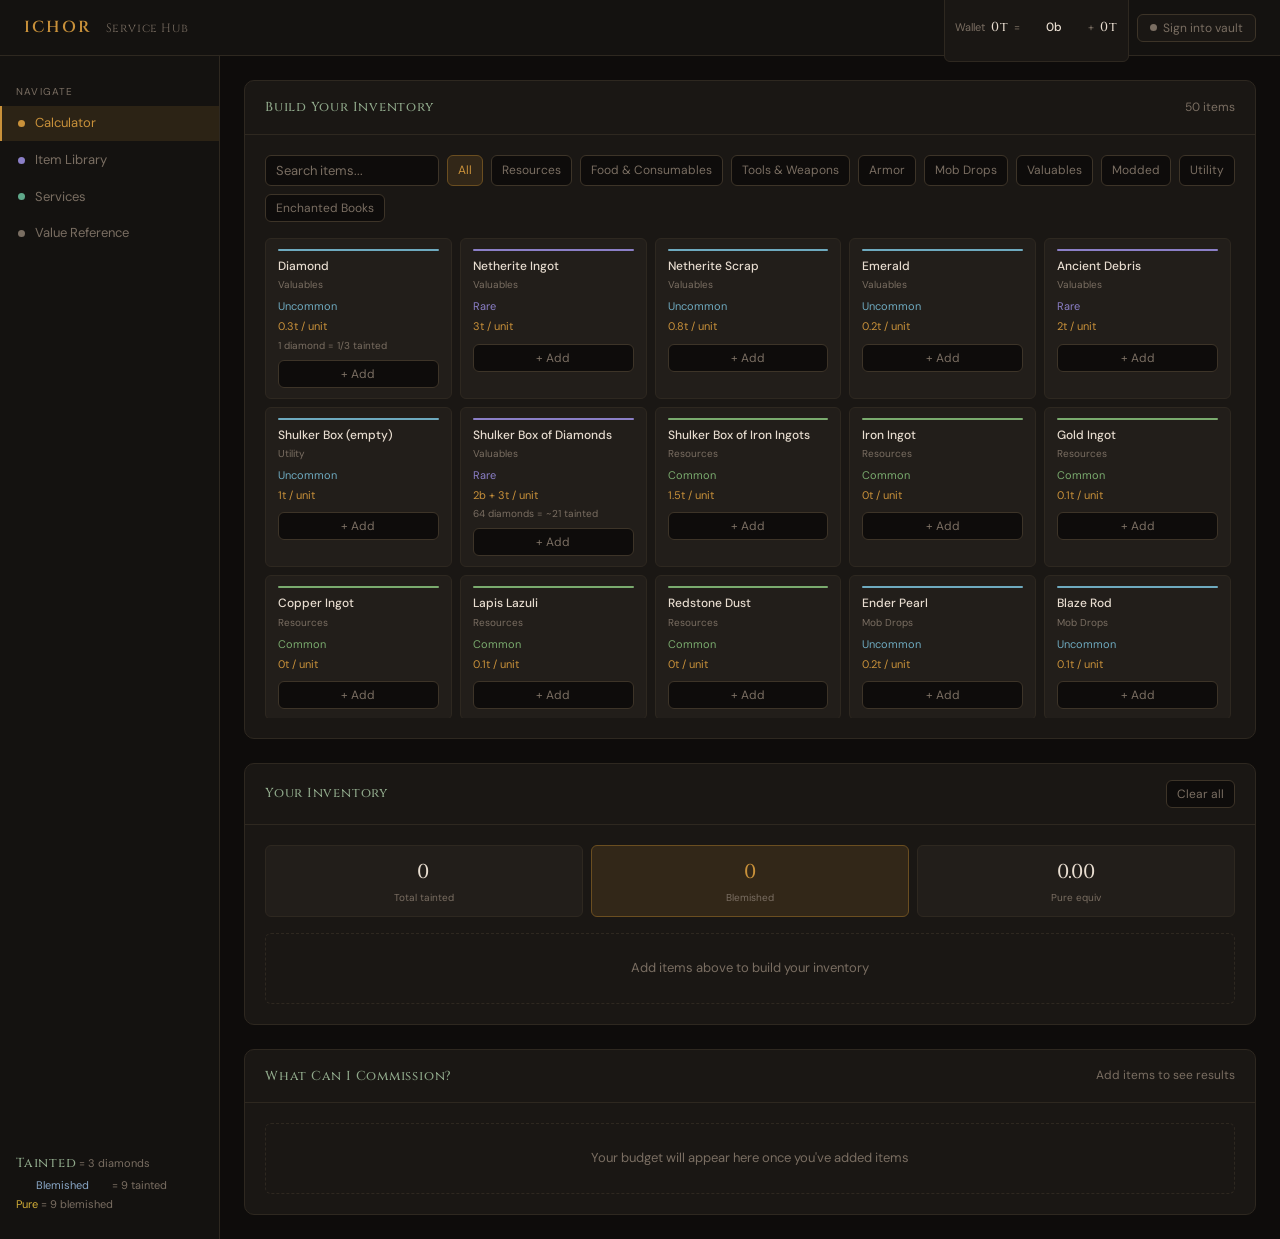
==== commit dc41fdcc: "Rollback commit" ====
--- a/index.html
+++ b/index.html
@@ -4,371 +4,709 @@
 <meta charset="UTF-8">
 <meta name="viewport" content="width=device-width, initial-scale=1.0">
 <title>ICHOR Service Hub</title>
-<link rel="stylesheet" href="css/style.css">
+<link rel="preconnect" href="https://fonts.googleapis.com">
+<link href="https://fonts.googleapis.com/css2?family=Cinzel:wght@400;500;600&family=DM+Sans:wght@300;400;500&display=swap" rel="stylesheet">
+<style>
+:root {
+  --bg:#0e0c0b; --bg2:#141210; --surface:#1a1714; --surface2:#221e1a;
+  --border:#2e2820; --border2:#3d3428; --text:#e8ddd0; --muted:#7a6e62;
+  --accent:#c9913a; --accent-dim:#6b4e20; --accent-glow:#c9913a22;
+  --purple:#8b7fc7; --purple-dim:#3d3860;
+  --teal:#5fa88a; --teal-dim:#1f3d30;
+  --pink:#c97eab; --pink-dim:#4d2640;
+  --red:#c0463a; --red-dim:#3d1510;
+  --green:#7aab6e; --green-dim:#1f3318;
+  --gold:#d4af37; --gold-dim:#4a3d10;
+  --r-common:#7aab6e; --r-uncommon:#6eaabf; --r-rare:#8b7fc7;
+  --r-epic:#c97eab; --r-unique:#d4793a; --r-legendary:#d4af37;
+  --radius:10px; --radius-sm:6px; --t:0.18s ease;
+}
+*,*::before,*::after{box-sizing:border-box;margin:0;padding:0}
+body{font-family:'DM Sans',sans-serif;background:var(--bg);color:var(--text);font-size:14px;line-height:1.6;min-height:100vh}
+::-webkit-scrollbar{width:6px} ::-webkit-scrollbar-track{background:var(--bg)} ::-webkit-scrollbar-thumb{background:var(--border2);border-radius:3px}
+
+/* Layout */
+.app{display:grid;grid-template-columns:220px 1fr;grid-template-rows:56px 1fr;min-height:100vh}
+
+/* Topbar */
+.topbar{grid-column:1/-1;background:var(--bg2);border-bottom:1px solid var(--border);display:flex;align-items:center;padding:0 1.5rem;gap:1rem}
+.logo{font-family:'Cinzel',serif;font-size:16px;font-weight:600;color:var(--accent);letter-spacing:.12em;flex-shrink:0}
+.logo span{color:var(--muted);font-weight:400;font-size:12px;margin-left:8px;letter-spacing:.05em}
+.topbar-right{margin-left:auto;display:flex;align-items:center;gap:8px}
+.wallet-chip{background:var(--surface);border:1px solid var(--border);border-radius:var(--radius-sm);padding:4px 10px;display:flex;align-items:center;gap:6px;font-size:12px}
+.wallet-chip .val{font-weight:500;color:var(--text)} .wallet-chip .lbl{color:var(--muted);font-size:11px}
+.vault-btn{background:var(--surface);border:1px solid var(--border2);border-radius:var(--radius-sm);color:var(--muted);font-family:'DM Sans',sans-serif;font-size:12px;padding:5px 12px;cursor:pointer;transition:var(--t);display:flex;align-items:center;gap:6px}
+.vault-btn:hover{color:var(--text);border-color:var(--accent-dim)}
+.vault-btn.logged-in{border-color:var(--teal-dim);color:var(--teal)}
+.v-dot{width:7px;height:7px;border-radius:50%;background:var(--muted);flex-shrink:0}
+.v-dot.on{background:var(--teal);animation:pulse 2s ease-in-out infinite}
+@keyframes pulse{0%,100%{opacity:1}50%{opacity:.5}}
+
+/* Sidebar */
+.sidebar{background:var(--bg2);border-right:1px solid var(--border);padding:1rem 0;display:flex;flex-direction:column;gap:2px;overflow-y:auto}
+.nav-sec{padding:.75rem 1rem .25rem;font-size:10px;letter-spacing:.12em;text-transform:uppercase;color:var(--muted)}
+.nav-item{display:flex;align-items:center;gap:10px;padding:7px 1rem;font-size:13px;color:var(--muted);cursor:pointer;border-left:2px solid transparent;transition:var(--t);user-select:none}
+.nav-item:hover{color:var(--text);background:var(--surface)}
+.nav-item.active{color:var(--accent);border-left-color:var(--accent);background:var(--accent-glow)}
+.nav-dot{width:7px;height:7px;border-radius:50%;flex-shrink:0}
+.sidebar-curr{padding:.5rem 1rem;font-size:11px;color:var(--muted);line-height:1.8;margin-top:auto}
+
+/* Main */
+.main{overflow-y:auto;padding:1.5rem;display:flex;flex-direction:column;gap:1.5rem}
+
+/* Panels */
+.panel{background:var(--surface);border:1px solid var(--border);border-radius:var(--radius);overflow:hidden}
+.ph{padding:1rem 1.25rem;border-bottom:1px solid var(--border);display:flex;align-items:center;gap:10px;flex-wrap:wrap}
+.pt{font-family:'Cinzel',serif;font-size:13px;font-weight:500;color:var(--text);letter-spacing:.06em}
+.ps{font-size:12px;color:var(--muted);margin-left:auto}
+.pb{padding:1.25rem}
+
+/* Inputs */
+.si{background:var(--bg);border:1px solid var(--border2);border-radius:var(--radius-sm);color:var(--text);font-family:'DM Sans',sans-serif;font-size:13px;padding:6px 10px;flex:1;min-width:160px;outline:none;transition:var(--t)}
+.si::placeholder{color:var(--muted)} .si:focus{border-color:var(--accent-dim)}
+.fb{display:flex;gap:8px;flex-wrap:wrap;margin-bottom:1rem}
+.filter-btn{background:var(--bg);border:1px solid var(--border2);border-radius:var(--radius-sm);color:var(--muted);font-family:'DM Sans',sans-serif;font-size:12px;padding:5px 10px;cursor:pointer;transition:var(--t);white-space:nowrap}
+.filter-btn:hover{color:var(--text)}
+.filter-btn.active{background:var(--accent-glow);border-color:var(--accent-dim);color:var(--accent)}
+
+/* Item grid */
+.item-grid{display:grid;grid-template-columns:repeat(auto-fill,minmax(160px,1fr));gap:8px;max-height:480px;overflow-y:auto;padding-right:4px}
+.ic{background:var(--surface2);border:1px solid var(--border);border-radius:var(--radius-sm);padding:10px 12px;cursor:pointer;transition:var(--t);position:relative;user-select:none}
+.ic:hover{border-color:var(--border2);background:var(--bg2)}
+.ic.in-inv{border-color:var(--accent-dim);background:var(--accent-glow)}
+.irb{height:2px;border-radius:99px;margin-bottom:8px}
+.in{font-size:12px;font-weight:500;color:var(--text);line-height:1.3;margin-bottom:3px}
+.icat{font-size:10px;color:var(--muted);margin-bottom:5px}
+.qty-c{display:flex;align-items:center;gap:6px;margin-top:8px}
+.qty-btn{width:20px;height:20px;background:var(--surface);border:1px solid var(--border2);border-radius:3px;color:var(--text);font-size:14px;line-height:1;cursor:pointer;display:flex;align-items:center;justify-content:center;transition:var(--t)}
+.qty-btn:hover{background:var(--surface2);border-color:var(--accent-dim);color:var(--accent)}
+.qty-d{font-size:12px;font-weight:500;color:var(--text);min-width:20px;text-align:center}
+.ep{margin-top:8px;border-top:1px solid var(--border);padding-top:8px}
+.el{font-size:10px;color:var(--muted);margin-bottom:5px}
+.esel{background:var(--bg);border:1px solid var(--border2);border-radius:var(--radius-sm);color:var(--text);font-family:'DM Sans',sans-serif;font-size:11px;padding:4px 6px;width:100%;outline:none;cursor:pointer}
+.esel option{background:var(--surface)}
+.etags{display:flex;flex-wrap:wrap;gap:3px;margin-top:5px}
+.etag{background:var(--purple-dim);color:var(--purple);font-size:10px;padding:2px 5px;border-radius:3px;cursor:pointer;display:flex;align-items:center;gap:3px}
+.etag:hover{opacity:.7}
+
+/* Inventory list */
+.inv-list{display:flex;flex-direction:column;gap:6px;min-height:60px}
+.inv-row{display:flex;align-items:center;gap:10px;background:var(--surface2);border:1px solid var(--border);border-radius:var(--radius-sm);padding:8px 10px}
+.inv-rb{width:4px;border-radius:2px;align-self:stretch;flex-shrink:0;min-width:4px}
+.inv-n{flex:1;font-size:12px;font-weight:500;color:var(--text)}
+.inv-e{font-size:10px;color:var(--purple)}
+.inv-v{font-size:12px;color:var(--accent);font-weight:500;white-space:nowrap}
+.inv-x{color:var(--muted);cursor:pointer;font-size:14px;padding:2px 4px;transition:var(--t)}
+.inv-x:hover{color:var(--red)}
+.empty-state{color:var(--muted);font-size:13px;text-align:center;padding:1.5rem;border:1px dashed var(--border);border-radius:var(--radius-sm)}
+
+/* Wallet summary */
+.ws{display:grid;grid-template-columns:repeat(3,1fr);gap:8px;margin-bottom:1rem}
+.wc{background:var(--surface2);border:1px solid var(--border);border-radius:var(--radius-sm);padding:10px 12px;text-align:center}
+.wc .wv{font-size:20px;font-weight:500;color:var(--text);font-family:'Cinzel',serif}
+.wc .wl{font-size:10px;color:var(--muted);margin-top:2px}
+.wc.hl{border-color:var(--accent-dim);background:var(--accent-glow)}
+.wc.hl .wv{color:var(--accent)}
+
+/* Services */
+.svc-grid{display:grid;grid-template-columns:repeat(auto-fill,minmax(220px,1fr));gap:8px}
+.svc{background:var(--surface2);border:1px solid var(--border);border-radius:var(--radius-sm);padding:12px 14px;position:relative;transition:var(--t)}
+.svc.ca{border-color:var(--teal-dim)} .svc.ca-max{border-color:var(--teal);box-shadow:0 0 0 1px var(--teal-dim)}
+.svc.no-ca{opacity:.45} .svc.qo{border-style:dashed}
+.sc{font-size:10px;letter-spacing:.08em;text-transform:uppercase;color:var(--muted);margin-bottom:4px}
+.sn{font-size:13px;font-weight:500;color:var(--text);margin-bottom:4px}
+.sd{font-size:11px;color:var(--muted);margin-bottom:8px;line-height:1.4}
+.sp{font-size:13px;font-weight:500;color:var(--accent)}
+.ss{font-size:10px;color:var(--muted);margin-top:1px}
+.sbadge{position:absolute;top:8px;right:8px;font-size:10px;font-weight:500;padding:2px 7px;border-radius:3px}
+.bp{background:var(--purple-dim);color:var(--purple)} .ba{background:var(--teal-dim);color:var(--teal)}
+.bsav{background:var(--gold-dim);color:var(--gold)} .bq{background:var(--red-dim);color:#e07060}
+.abar{height:3px;border-radius:99px;background:var(--border);margin-top:8px;overflow:hidden}
+.afill{height:100%;border-radius:99px;background:var(--teal);transition:width .4s ease}
+
+/* Table */
+.rt{width:100%;border-collapse:collapse;font-size:12px}
+.rt th{text-align:left;padding:6px 10px;color:var(--muted);font-weight:400;font-size:10px;letter-spacing:.08em;text-transform:uppercase;border-bottom:1px solid var(--border)}
+.rt td{padding:7px 10px;border-bottom:1px solid var(--border);color:var(--text)}
+.rt tr:last-child td{border-bottom:none} .rt tr:hover td{background:var(--surface2)}
+
+/* Tabs */
+.tabs{display:flex;border-bottom:1px solid var(--border);margin-bottom:1rem}
+.tab{padding:8px 14px;font-size:12px;color:var(--muted);cursor:pointer;border-bottom:2px solid transparent;margin-bottom:-1px;transition:var(--t);user-select:none}
+.tab:hover{color:var(--text)} .tab.active{color:var(--accent);border-bottom-color:var(--accent)}
+
+/* Piece colors */
+.pt{color:#8fa88a} .pb{color:#8aa8c8} .pp{color:var(--gold)}
+.r-common{color:var(--r-common)} .r-uncommon{color:var(--r-uncommon)} .r-rare{color:var(--r-rare)}
+.r-epic{color:var(--r-epic)} .r-unique{color:var(--r-unique)} .r-legendary{color:var(--r-legendary)}
+
+/* Util */
+.hidden{display:none!important}
+.loading{display:flex;align-items:center;justify-content:center;padding:3rem;color:var(--muted);font-size:13px;gap:10px}
+.spinner{width:16px;height:16px;border:2px solid var(--border2);border-top-color:var(--accent);border-radius:50%;animation:spin .8s linear infinite}
+@keyframes spin{to{transform:rotate(360deg)}}
+.page-section{display:none;flex-direction:column;gap:1.5rem}
+.page-section.active{display:flex}
+
+/* Vault modal */
+.overlay{position:fixed;inset:0;background:rgba(0,0,0,.75);display:flex;align-items:center;justify-content:center;z-index:100;opacity:0;pointer-events:none;transition:opacity .2s ease}
+.overlay.open{opacity:1;pointer-events:all}
+.modal{background:var(--surface);border:1px solid var(--border2);border-radius:var(--radius);padding:1.75rem;width:100%;max-width:360px;transform:translateY(12px);transition:transform .2s ease}
+.overlay.open .modal{transform:none}
+.mt{font-family:'Cinzel',serif;font-size:16px;font-weight:500;color:var(--accent);letter-spacing:.08em;margin-bottom:.25rem}
+.msub{font-size:12px;color:var(--muted);margin-bottom:1.25rem;line-height:1.5}
+.mf{margin-bottom:1rem}
+.ml{font-size:11px;color:var(--muted);letter-spacing:.06em;text-transform:uppercase;margin-bottom:5px;display:block}
+.mi{width:100%;background:var(--bg);border:1px solid var(--border2);border-radius:var(--radius-sm);color:var(--text);font-family:'DM Sans',sans-serif;font-size:14px;padding:8px 12px;outline:none;transition:var(--t)}
+.mi:focus{border-color:var(--accent-dim)} .mi::placeholder{color:var(--muted)}
+.mact{display:flex;gap:8px;margin-top:1.25rem}
+.btn-p{flex:1;background:var(--accent-dim);border:1px solid var(--accent);border-radius:var(--radius-sm);color:var(--accent);font-family:'DM Sans',sans-serif;font-size:13px;font-weight:500;padding:8px 16px;cursor:pointer;transition:var(--t)}
+.btn-p:hover{background:var(--accent);color:var(--bg)} .btn-p:disabled{opacity:.4;cursor:not-allowed}
+.btn-s{background:transparent;border:1px solid var(--border2);border-radius:var(--radius-sm);color:var(--muted);font-family:'DM Sans',sans-serif;font-size:13px;padding:8px 14px;cursor:pointer;transition:var(--t)}
+.btn-s:hover{color:var(--text)}
+.merr{font-size:12px;color:var(--red);margin-top:8px;min-height:16px}
+.mtabs{display:flex;border-bottom:1px solid var(--border);margin-bottom:1.25rem}
+.mtab{padding:7px 14px;font-size:12px;color:var(--muted);cursor:pointer;border-bottom:2px solid transparent;margin-bottom:-1px;transition:var(--t)}
+.mtab:hover{color:var(--text)} .mtab.active{color:var(--accent);border-bottom-color:var(--accent)}
+
+/* Vault bar */
+.vbar{background:var(--teal-dim);border:1px solid var(--teal);border-radius:var(--radius-sm);padding:8px 14px;display:flex;align-items:center;gap:10px;font-size:12px}
+.vbar-name{color:var(--teal);font-weight:500}
+.vbar-status{color:var(--muted);font-size:11px}
+.vbar-acts{margin-left:auto;display:flex;gap:6px}
+.vsave{background:var(--teal-dim);border:1px solid var(--teal);border-radius:var(--radius-sm);color:var(--teal);font-family:'DM Sans',sans-serif;font-size:12px;padding:4px 12px;cursor:pointer;transition:var(--t)}
+.vsave:hover{background:var(--teal);color:var(--bg2)} .vsave:disabled{opacity:.4;cursor:not-allowed}
+.vout{background:transparent;border:1px solid var(--border2);border-radius:var(--radius-sm);color:var(--muted);font-family:'DM Sans',sans-serif;font-size:12px;padding:4px 10px;cursor:pointer;transition:var(--t)}
+.vout:hover{color:var(--red);border-color:var(--red-dim)}
+
+/* Toast */
+.toast{position:fixed;bottom:1.5rem;right:1.5rem;background:var(--surface2);border:1px solid var(--border2);border-radius:var(--radius-sm);padding:10px 16px;font-size:13px;color:var(--text);z-index:200;transform:translateY(8px);opacity:0;transition:all .25s ease;pointer-events:none}
+.toast.show{transform:none;opacity:1}
+.toast.success{border-color:var(--teal-dim);color:var(--teal)}
+.toast.error{border-color:var(--red-dim);color:#e07060}
+
+@media(max-width:700px){
+  .app{grid-template-columns:1fr;grid-template-rows:56px auto 1fr}
+  .sidebar{grid-row:2;flex-direction:row;flex-wrap:wrap;padding:.5rem;border-right:none;border-bottom:1px solid var(--border);overflow-x:auto}
+  .nav-sec,.sidebar-curr{display:none}
+  .nav-item{border-left:none;border-bottom:2px solid transparent;padding:6px 10px;font-size:12px}
+  .nav-item.active{border-left-color:transparent;border-bottom-color:var(--accent)}
+  .item-grid{grid-template-columns:repeat(auto-fill,minmax(130px,1fr))}
+  .ws{grid-template-columns:repeat(3,1fr)}
+  .svc-grid{grid-template-columns:1fr}
+}
+</style>
 </head>
 <body>
 <div class="app">
 
-  <!-- ═══════════════ TOPBAR ═══════════════ -->
-  <header class="topbar">
-    <div class="logo">ICHOR <span>Service Hub</span></div>
-
-    <div class="topbar-right">
-      <div class="wallet-display">
-        <div class="wallet-piece tainted">
-          <span class="val" id="tw-t">0t</span>
-        </div>
-        <span style="color:#555;font-size:18px">·</span>
-        <div class="wallet-piece blemished">
-          <span class="val" id="tw-b">0b</span>
-          <span style="color:#555;font-size:14px"> + </span>
-          <span class="val" id="tw-r">0t</span>
-        </div>
-      </div>
-
-      <button class="mc-btn vault-btn" id="vault-btn" onclick="openModal()">
-        <div class="v-dot" id="v-dot"></div>
-        <span id="v-label">Sign into vault</span>
-      </button>
-    </div>
-  </header>
-
-  <!-- ═══════════════ SIDEBAR ═══════════════ -->
-  <nav class="sidebar">
-    <div class="nav-section-label">NAVIGATE</div>
-
-    <div class="nav-item active" data-page="calculator">
-      <img class="nav-icon" src="assets/minecraft/textures/item/Batch B/diamond.png" alt="">
-      Calculator
-    </div>
-    <div class="nav-item" data-page="library">
-      <img class="nav-icon" src="assets/minecraft/textures/item/Batch A/book.png" alt="">
-      Item Library
-    </div>
-    <div class="nav-item" data-page="services">
-      <img class="nav-icon" src="assets/minecraft/textures/item/Batch A/writable_book.png" alt="">
-      Services
-    </div>
-    <div class="nav-item" data-page="reference">
-      <img class="nav-icon" src="assets/minecraft/textures/item/Batch B/enchanted_book.png" alt="">
-      Value Reference
-    </div>
-
-    <div class="sidebar-currency">
-      <div class="currency-display">
-        <div><span class="piece-t">Tainted</span> = 3 ◆</div>
-        <div><span class="piece-b">Blemished</span> = 9 tainted</div>
-        <div><span class="piece-p">Pure</span> = 9 blemished</div>
-      </div>
-    </div>
-  </nav>
-
-  <!-- ═══════════════ MAIN ═══════════════ -->
-  <main class="main">
-
-    <!-- ──── CALCULATOR PAGE ──── -->
-    <div class="page-section active" id="page-calculator">
-
-      <!-- Vault bar -->
-      <div id="vbar-panel" style="display:none">
-        <div class="vault-bar">
-          <div class="v-dot on" style="width:10px;height:10px;border-radius:50%;background:#55ff55;animation:pulse 2s ease-in-out infinite"></div>
-          <span class="vault-bar-name" id="vbar-name"></span>
-          <span class="vault-bar-status" id="vbar-status">Vault loaded</span>
-          <div class="vault-bar-acts">
-            <button class="mc-btn small" id="vsave-btn" onclick="saveVault()">Save vault</button>
-            <button class="mc-btn small danger" onclick="logoutVault()">Sign out</button>
+<header class="topbar">
+  <div class="logo">ICHOR <span>Service Hub</span></div>
+  <div class="topbar-right">
+    <div class="wallet-chip">
+      <span class="lbl">Wallet</span>
+      <span class="val pt" id="tw-t">0t</span>
+      <span class="lbl">=</span>
+      <span class="val pb" id="tw-b">0b</span>
+      <span class="lbl">+</span>
+      <span class="val pt" id="tw-r">0t</span>
+    </div>
+    <button class="vault-btn" id="vault-btn" onclick="openModal()">
+      <div class="v-dot" id="v-dot"></div>
+      <span id="v-label">Sign into vault</span>
+    </button>
+  </div>
+</header>
+
+<nav class="sidebar">
+  <div class="nav-sec">Navigate</div>
+  <div class="nav-item active" data-page="calculator"><div class="nav-dot" style="background:var(--accent)"></div>Calculator</div>
+  <div class="nav-item" data-page="library"><div class="nav-dot" style="background:var(--purple)"></div>Item Library</div>
+  <div class="nav-item" data-page="services"><div class="nav-dot" style="background:var(--teal)"></div>Services</div>
+  <div class="nav-item" data-page="reference"><div class="nav-dot" style="background:var(--muted)"></div>Value Reference</div>
+  <div class="sidebar-curr">
+    <div><span class="pt">Tainted</span> = 3 diamonds</div>
+    <div><span class="pb">Blemished</span> = 9 tainted</div>
+    <div><span class="pp">Pure</span> = 9 blemished</div>
+  </div>
+</nav>
+
+<main class="main">
+
+  <!-- CALCULATOR -->
+  <div class="page-section active" id="page-calculator">
+
+    <div class="panel" id="vbar-panel" style="display:none">
+      <div class="pb" style="padding:.75rem 1.25rem">
+        <div class="vbar">
+          <div class="v-dot on"></div>
+          <span class="vbar-name" id="vbar-name"></span>
+          <span class="vbar-status" id="vbar-status">Vault loaded</span>
+          <div class="vbar-acts">
+            <button class="vsave" id="vsave-btn" onclick="saveVault()">Save vault</button>
+            <button class="vout" onclick="logoutVault()">Sign out</button>
           </div>
         </div>
       </div>
-
-      <!-- Item picker + detail panel side by side -->
-      <div style="display:grid;grid-template-columns:1fr 240px;gap:8px;align-items:start">
-
-        <!-- Left: item picker -->
-        <div class="mc-panel inv-panel">
-          <div class="inv-panel-title">Item Browser</div>
-
-          <!-- Category tabs -->
-          <div class="cat-tabs" id="calc-tabs">
-            <!-- built by JS -->
-          </div>
-
-          <!-- Search -->
-          <div class="slots-container">
-            <div class="search-row">
-              <input type="text" class="mc-input" id="item-search" placeholder="Search items...">
-              <span style="font-family:var(--font);font-size:14px;color:#888" id="item-count"></span>
-            </div>
-            <!-- Slot grid -->
-            <div class="slots-grid" id="item-grid">
-              <div class="loading"><div class="spinner"></div> Loading...</div>
-            </div>
-          </div>
+    </div>
+
+    <div class="panel">
+      <div class="ph"><div class="pt">Build Your Inventory</div><div class="ps" id="item-count">Loading...</div></div>
+      <div class="pb">
+        <div class="fb" id="calc-fb"><input type="text" class="si" id="item-search" placeholder="Search items..."></div>
+        <div class="item-grid" id="item-grid"><div class="loading"><div class="spinner"></div>Loading items...</div></div>
+      </div>
+    </div>
+
+    <div class="panel">
+      <div class="ph"><div class="pt">Your Inventory</div><button class="filter-btn" id="clear-inv" style="margin-left:auto">Clear all</button></div>
+      <div class="pb">
+        <div class="ws">
+          <div class="wc"><div class="wv pt" id="ws-t">0</div><div class="wl">Total tainted</div></div>
+          <div class="wc hl"><div class="wv" id="ws-b">0</div><div class="wl">Blemished</div></div>
+          <div class="wc"><div class="wv pp" id="ws-p">0.00</div><div class="wl">Pure equiv</div></div>
         </div>
-
-        <!-- Right: item detail panel -->
-        <div class="mc-panel-inset" id="detail-panel" style="display:none;flex-direction:column;gap:6px;padding:12px;min-height:200px">
-          <!-- filled by JS when slot is clicked -->
+        <div class="inv-list" id="inv-list"><div class="empty-state">Add items above to build your inventory</div></div>
+      </div>
+    </div>
+
+    <div class="panel">
+      <div class="ph"><div class="pt">What Can I Commission?</div><div class="ps" id="afford-ct">Add items to see results</div></div>
+      <div class="pb" id="afford-body"><div class="empty-state">Your budget will appear here once you've added items</div></div>
+    </div>
+
+  </div>
+
+  <!-- LIBRARY -->
+  <div class="page-section" id="page-library">
+    <div class="panel">
+      <div class="ph"><div class="pt">Item Library</div><div class="ps" id="lib-count">Loading...</div></div>
+      <div class="pb">
+        <div class="fb"><input type="text" class="si" id="lib-search" placeholder="Search items & enchants..."></div>
+        <div class="tabs" id="lib-tabs">
+          <div class="tab active" data-tab="items">Items</div>
+          <div class="tab" data-tab="enchants">Enchantments</div>
         </div>
-      </div>
-
-      <!-- Inventory / offering section -->
-      <div class="mc-panel inv-panel">
-        <div style="display:flex;align-items:center;gap:10px;margin-bottom:8px">
-          <div class="inv-panel-title" style="margin:0">Your Offering</div>
-          <span style="font-family:var(--font);font-size:14px;color:#888">Click items above to add · Click slots below to remove</span>
-          <button class="mc-btn small danger" id="clear-inv" style="margin-left:auto">Clear all</button>
+        <div id="lib-items"><div class="item-grid" id="lib-grid" style="max-height:none"><div class="loading"><div class="spinner"></div></div></div></div>
+        <div id="lib-enchants" class="hidden">
+          <table class="rt" id="ench-table"><thead><tr><th>Enchantment</th><th>Category</th><th>Rarity</th><th>On item</th><th>As book</th></tr></thead><tbody></tbody></table>
         </div>
-
-        <!-- Wallet summary -->
-        <div class="wallet-summary" style="margin-bottom:10px">
-          <div class="mc-panel-inset wallet-box tainted">
-            <div class="wb-val" id="ws-t">0</div>
-            <div class="wb-lbl">Total tainted</div>
-          </div>
-          <div class="mc-panel-inset wallet-box blemished">
-            <div class="wb-val" id="ws-b">0</div>
-            <div class="wb-lbl">Blemished</div>
-          </div>
-          <div class="mc-panel-inset wallet-box pure">
-            <div class="wb-val" id="ws-p">0.00</div>
-            <div class="wb-lbl">Pure equiv</div>
-          </div>
-        </div>
-
-        <!-- Offering slots -->
-        <div class="mc-panel-inset" style="padding:6px;min-height:70px">
-          <div class="offering-slots" id="offering-slots">
-            <div class="empty-state">Add items from the browser above</div>
-          </div>
-        </div>
-      </div>
-
-      <!-- What can I commission -->
-      <div class="mc-panel inv-panel">
-        <div style="display:flex;align-items:center;gap:10px;margin-bottom:10px">
-          <div class="inv-panel-title" style="margin:0">What Can I Commission?</div>
-          <span style="font-family:var(--font);font-size:14px;color:#888;margin-left:auto" id="afford-ct"></span>
-        </div>
-        <div id="afford-body">
-          <div class="empty-state">Add items above to see what you can afford</div>
-        </div>
-      </div>
-
-    </div><!-- end calculator -->
-
-    <!-- ──── LIBRARY PAGE ──── -->
-    <div class="page-section" id="page-library">
-      <div class="mc-panel inv-panel">
-        <div style="display:flex;align-items:center;gap:10px;margin-bottom:10px">
-          <div class="inv-panel-title" style="margin:0">Item Library</div>
-          <span style="font-family:var(--font);font-size:14px;color:#888;margin-left:auto" id="lib-count"></span>
-        </div>
-
-        <div class="search-row" style="margin-bottom:8px">
-          <input type="text" class="mc-input" id="lib-search" placeholder="Search items & enchants...">
-        </div>
-
-        <!-- Tabs: Items / Enchants -->
-        <div class="cat-tabs" id="lib-tabs" style="margin-bottom:8px">
-          <button class="cat-tab active" data-tab="items">Items</button>
-          <button class="cat-tab" data-tab="enchants">Enchantments</button>
-        </div>
-
-        <!-- Items grid -->
-        <div id="lib-items">
-          <div class="slots-grid" id="lib-grid" style="max-height:none;grid-template-columns:repeat(auto-fill,64px)">
-            <div class="loading"><div class="spinner"></div></div>
-          </div>
-        </div>
-
-        <!-- Enchants table -->
-        <div id="lib-enchants" class="hidden">
-          <table class="mc-table" id="ench-table">
-            <thead>
-              <tr>
-                <th>Enchantment</th>
-                <th>Category</th>
-                <th>Rarity</th>
-                <th>On item</th>
-                <th>As book</th>
-              </tr>
-            </thead>
-            <tbody></tbody>
-          </table>
-        </div>
-      </div>
-    </div>
-
-    <!-- ──── SERVICES PAGE ──── -->
-    <div class="page-section" id="page-services">
-      <div class="mc-panel inv-panel">
-        <div class="inv-panel-title">Available Services</div>
-        <div class="search-row" style="margin-bottom:10px">
-          <input type="text" class="mc-input" id="svc-search" placeholder="Search services...">
-        </div>
-        <div class="services-grid" id="svc-grid">
-          <div class="loading"><div class="spinner"></div></div>
-        </div>
-      </div>
-    </div>
-
-    <!-- ──── REFERENCE PAGE ──── -->
-    <div class="page-section" id="page-reference">
-
-      <div class="mc-panel inv-panel">
-        <div class="inv-panel-title">Currency Reference</div>
-        <table class="mc-table">
-          <thead><tr><th>Unit</th><th>In tainted</th><th>In diamonds</th></tr></thead>
-          <tbody>
-            <tr><td class="piece-t">1 Tainted</td><td>1t</td><td>3 ◆</td></tr>
-            <tr><td class="piece-b">1 Blemished</td><td>9t</td><td>27 ◆</td></tr>
-            <tr><td class="piece-p">1 Pure</td><td>81t</td><td>243 ◆</td></tr>
-          </tbody>
-        </table>
-      </div>
-
-      <div class="mc-panel inv-panel">
-        <div class="inv-panel-title">Item Value Reference</div>
-        <table class="mc-table" id="ref-table">
-          <thead>
-            <tr>
-              <th>Item</th>
-              <th>Rarity</th>
-              <th>Category</th>
-              <th>Tainted</th>
-              <th>Blemished</th>
-            </tr>
-          </thead>
-          <tbody></tbody>
-        </table>
-      </div>
-
-      <div class="mc-panel inv-panel">
-        <div class="inv-panel-title">Anchor: Full Figura Avatar ≈ 3 blemished</div>
-        <table class="mc-table">
-          <thead><tr><th>Item</th><th>Qty</th><th>Approx value</th></tr></thead>
-          <tbody>
-            <tr><td>Full enchanted armor set</td><td>1 set</td><td>~1b</td></tr>
-            <tr><td>Enchanted golden apple</td><td>×15</td><td>~1b + 2t</td></tr>
-            <tr><td>Enchanted netherite greatsword</td><td>1</td><td>~5–6t</td></tr>
-            <tr><td>Crystal heart (+10 HP)</td><td>1</td><td>~1b + 4–6t</td></tr>
-            <tr>
-              <td style="color:#ffaa00;font-weight:bold">Total</td>
-              <td></td>
-              <td class="piece-b" style="font-weight:bold">≈ 3 blemished</td>
-            </tr>
-          </tbody>
-        </table>
-      </div>
-
-    </div><!-- end reference -->
-
-  </main>
-</div><!-- end app -->
-
-<!-- ═══════════════ VAULT MODAL ═══════════════ -->
-<div class="overlay" id="vault-modal" onclick="if(event.target===this)closeModal()">
-  <div class="mc-modal">
-    <div class="mc-modal-title">⚗ Vault</div>
-    <div class="mc-modal-sub">Save your inventory between visits.<br>Your secret key is set on first use — don't lose it!</div>
-
-    <div class="mc-modal-tabs">
-      <div class="mc-modal-tab active" data-mt="login">Sign in</div>
-      <div class="mc-modal-tab" data-mt="register">Create vault</div>
-    </div>
-
+      </div>
+    </div>
+  </div>
+
+  <!-- SERVICES -->
+  <div class="page-section" id="page-services">
+    <div class="panel">
+      <div class="ph"><div class="pt">Available Services</div><div class="ps">All prices in tainted pieces</div></div>
+      <div class="pb">
+        <div class="fb"><input type="text" class="si" id="svc-search" placeholder="Search services..."></div>
+        <div class="svc-grid" id="svc-grid"><div class="loading"><div class="spinner"></div></div></div>
+      </div>
+    </div>
+  </div>
+
+  <!-- REFERENCE -->
+  <div class="page-section" id="page-reference">
+    <div class="panel">
+      <div class="ph"><div class="pt">Currency Reference</div></div>
+      <div class="pb">
+        <table class="rt"><thead><tr><th>Unit</th><th>In tainted</th><th>In diamonds</th></tr></thead><tbody>
+          <tr><td class="pt">1 Tainted</td><td>1</td><td>3</td></tr>
+          <tr><td class="pb">1 Blemished</td><td>9</td><td>27</td></tr>
+          <tr><td class="pp">1 Pure</td><td>81</td><td>243</td></tr>
+        </tbody></table>
+      </div>
+    </div>
+    <div class="panel">
+      <div class="ph"><div class="pt">Item Value Reference</div><div class="ps">Sorted by value</div></div>
+      <div class="pb"><table class="rt" id="ref-table"><thead><tr><th>Item</th><th>Rarity</th><th>Category</th><th>Tainted</th><th>Blemished equiv</th></tr></thead><tbody></tbody></table></div>
+    </div>
+    <div class="panel">
+      <div class="ph"><div class="pt">Anchor: Full Figura Avatar</div></div>
+      <div class="pb">
+        <p style="font-size:13px;color:var(--muted);margin-bottom:1rem">A full custom Figura avatar (2–3 hrs) was paid with the following — roughly 3 blemished total:</p>
+        <table class="rt"><thead><tr><th>Item</th><th>Qty</th><th>Approx value</th></tr></thead><tbody>
+          <tr><td>Full enchanted armor set</td><td>1 set</td><td>~1 blemished</td></tr>
+          <tr><td>Enchanted golden apple</td><td>×15</td><td>~1b + 2t</td></tr>
+          <tr><td>Enchanted netherite greatsword</td><td>1</td><td>~5–6t</td></tr>
+          <tr><td>Crystal heart (+10 HP)</td><td>1</td><td>~1b + 4–6t</td></tr>
+          <tr><td style="font-weight:500;color:var(--accent)">Total</td><td></td><td class="pb" style="font-weight:500">≈ 3 blemished</td></tr>
+        </tbody></table>
+      </div>
+    </div>
+  </div>
+
+</main>
+</div>
+
+<!-- Vault Modal -->
+<div class="overlay" id="modal" onclick="if(event.target===this)closeModal()">
+  <div class="modal">
+    <div class="mt">Vault</div>
+    <div class="msub">Save and load your inventory between visits. Your secret key is set on first use — don't lose it!</div>
+    <div class="mtabs">
+      <div class="mtab active" data-mt="login">Sign in</div>
+      <div class="mtab" data-mt="register">Create vault</div>
+    </div>
     <!-- Login -->
     <div id="mt-login">
-      <div class="modal-field">
-        <label class="modal-label">Username (your IGN)</label>
-        <input class="mc-input" id="l-user" placeholder="Steve" autocomplete="off" style="width:100%">
-      </div>
-      <div class="modal-field">
-        <label class="modal-label">Secret key</label>
-        <input class="mc-input" id="l-key" type="password" placeholder="••••••" style="width:100%">
-      </div>
-      <div class="modal-error" id="l-err"></div>
-      <div class="modal-actions">
-        <button class="mc-btn" onclick="closeModal()">Cancel</button>
-        <button class="mc-btn" id="l-btn" onclick="loginVault()">Load vault</button>
-      </div>
-    </div>
-
+      <div class="mf"><label class="ml">Username</label><input class="mi" id="l-user" placeholder="Your IGN" autocomplete="off"></div>
+      <div class="mf"><label class="ml">Secret key</label><input class="mi" id="l-key" type="password" placeholder="Your secret key"></div>
+      <div class="merr" id="l-err"></div>
+      <div class="mact">
+        <button class="btn-s" onclick="closeModal()">Cancel</button>
+        <button class="btn-p" id="l-btn" onclick="loginVault()">Load vault</button>
+      </div>
+    </div>
     <!-- Register -->
     <div id="mt-register" class="hidden">
-      <div class="modal-field">
-        <label class="modal-label">Username (your IGN)</label>
-        <input class="mc-input" id="r-user" placeholder="Steve" autocomplete="off" style="width:100%">
-      </div>
-      <div class="modal-field">
-        <label class="modal-label">Secret key</label>
-        <input class="mc-input" id="r-key" type="password" placeholder="Pick something memorable" style="width:100%">
-      </div>
-      <div class="modal-field">
-        <label class="modal-label">Confirm key</label>
-        <input class="mc-input" id="r-key2" type="password" placeholder="Repeat key" style="width:100%">
-      </div>
-      <div class="modal-error" id="r-err"></div>
-      <div class="modal-actions">
-        <button class="mc-btn" onclick="closeModal()">Cancel</button>
-        <button class="mc-btn" id="r-btn" onclick="registerVault()">Create vault</button>
-      </div>
-    </div>
-
+      <div class="mf"><label class="ml">Username</label><input class="mi" id="r-user" placeholder="Your IGN" autocomplete="off"></div>
+      <div class="mf"><label class="ml">Secret key</label><input class="mi" id="r-key" type="password" placeholder="Pick something memorable"></div>
+      <div class="mf"><label class="ml">Confirm key</label><input class="mi" id="r-key2" type="password" placeholder="Repeat your key"></div>
+      <div class="merr" id="r-err"></div>
+      <div class="mact">
+        <button class="btn-s" onclick="closeModal()">Cancel</button>
+        <button class="btn-p" id="r-btn" onclick="registerVault()">Create vault</button>
+      </div>
+    </div>
   </div>
 </div>
 
-<!-- Toast -->
 <div class="toast" id="toast"></div>
 
-<!-- v-dot style for topbar -->
-<style>
-.v-dot {
-  width: 8px; height: 8px;
-  border-radius: 50%;
-  background: #555;
-  flex-shrink: 0;
-}
-.v-dot.on {
-  background: #55ff55;
-  animation: pulse 2s ease-in-out infinite;
-}
-@keyframes pulse { 0%,100%{opacity:1} 50%{opacity:.4} }
-
-/* Make sure items/blocks in nav don't show broken images badly */
-.nav-icon { object-fit: contain; }
-</style>
-
-<!-- Scripts — order matters -->
-<script src="js/data.js"></script>
-<script src="js/inventory.js"></script>
-<script src="js/ui.js"></script>
-<script src="js/vault.js"></script>
-
 <script>
-// ─── Bootstrap ───
-async function init() {
-  try {
-    await loadData();
-    document.getElementById('item-count').textContent = itemsData.items.length + ' items';
-    buildCatFilters();
-    renderGrid();
-    renderLibraryGrid();
-    renderEnchantTable();
-    renderServicesPage();
-    renderRefTable();
-    initNav();
-    initVaultModal();
-  } catch(e) {
-    console.error(e);
-    document.getElementById('item-grid').innerHTML =
-      '<div class="empty-state" style="grid-column:1/-1;color:#ff5555">Failed to load data — make sure you\'re running from a server, not file://</div>';
+const SB_URL  = 'https://nclmtsekyqfwbdgfygpx.supabase.co';
+const SB_ANON = 'eyJhbGciOiJIUzI1NiIsInR5cCI6IkpXVCJ9.eyJpc3MiOiJzdXBhYmFzZSIsInJlZiI6Im5jbG10c2VreXFmd2JkZ2Z5Z3B4Iiwicm9sZSI6ImFub24iLCJpYXQiOjE3Nzg1NTI5MTMsImV4cCI6MjA5NDEyODkxM30.mbhwrTu1ll0ZgMCeNHwJ7ZLhwZ18fCd618hJiiAsOWo';
+
+const TPB = 9, BPP = 9, TPP = 81;
+let items = null, services = null, inv = {}, vaultUser = null, dirty = false, catFilter = 'All';
+const rarOrd = ['common','uncommon','rare','epic','unique','legendary'];
+
+const rc = r => ({common:'#7aab6e',uncommon:'#6eaabf',rare:'#8b7fc7',epic:'#c97eab',unique:'#d4793a',legendary:'#d4af37'}[r]||'#7a6e62');
+
+function fmt(t) {
+  t = Math.round(t*100)/100;
+  if(t>=TPP){const p=Math.floor(t/TPP),r=t%TPP,b=Math.floor(r/TPB),tr=Math.round(r%TPB*10)/10;return`${p}p${b?' '+b+'b':''}${tr?' '+tr+'t':''}`;}
+  if(t>=TPB){const b=Math.floor(t/TPB),r=Math.round(t%TPB*10)/10;return r?`${b}b + ${r}t`:`${b}b`;}
+  return `${Math.round(t*10)/10}t`;
+}
+
+function total() {
+  let t=0;
+  for(const[id,e] of Object.entries(inv)){
+    const item=items?.items.find(i=>i.id===id);
+    if(!item)continue;
+    t+=item.value_tainted*e.qty;
+    for(const eid of e.enchants){const en=items.enchants.find(x=>x.id===eid);if(en)t+=en.value_tainted;}
   }
-}
-
-init();
+  return t;
+}
+
+function dirty_mark(){
+  dirty=true;
+  const el=document.getElementById('vbar-status');
+  if(el)el.textContent='Unsaved changes';
+}
+
+function wallet_update(){
+  const t=total(),b=Math.floor(t/TPB),r=Math.round(t%TPB*10)/10,p=(t/TPP).toFixed(2);
+  document.getElementById('ws-t').textContent=Math.round(t*10)/10;
+  document.getElementById('ws-b').textContent=b;
+  document.getElementById('ws-p').textContent=p;
+  document.getElementById('tw-t').textContent=Math.round(t*10)/10+'t';
+  document.getElementById('tw-b').textContent=b+'b';
+  document.getElementById('tw-r').textContent=r+'t';
+  render_inv_list();
+  render_afford(t);
+}
+
+function render_inv_list(){
+  const el=document.getElementById('inv-list');
+  const keys=Object.keys(inv).filter(k=>inv[k].qty>0);
+  if(!keys.length){el.innerHTML='<div class="empty-state">Add items above to build your inventory</div>';return;}
+  el.innerHTML=keys.map(id=>{
+    const item=items?.items.find(i=>i.id===id);if(!item)return'';
+    const e=inv[id];let val=item.value_tainted*e.qty;
+    const ens=e.enchants.map(eid=>{const en=items.enchants.find(x=>x.id===eid);if(en){val+=en.value_tainted;return en.name;}return'';}).filter(Boolean);
+    return`<div class="inv-row"><div class="inv-rb" style="background:${rc(item.rarity)}"></div>
+    <div style="flex:1;min-width:0"><div class="inv-n">${item.name}${e.qty>1?` <span style="color:var(--muted)">×${e.qty}</span>`:''}</div>
+    ${ens.length?`<div class="inv-e">${ens.join(', ')}</div>`:''}</div>
+    <div class="inv-v">${fmt(val)}</div><div class="inv-x" onclick="rm_inv('${id}')">×</div></div>`;
+  }).join('');
+}
+
+function rm_inv(id){delete inv[id];render_grid();wallet_update();dirty_mark();}
+
+function render_afford(t){
+  const el=document.getElementById('afford-body'),ct=document.getElementById('afford-ct');
+  if(!services||t===0){el.innerHTML='<div class="empty-state">Your budget will appear here once you\'ve added items</div>';ct.textContent='Add items to see results';return;}
+  const svcs=services.services;
+  const aff=svcs.filter(s=>!s.quote_required&&s.cost_min_tainted<=t);
+  ct.textContent=`${aff.length} of ${svcs.length} services affordable`;
+  el.innerHTML=`<div class="svc-grid">${svcs.map(s=>{
+    const caMin=t>=s.cost_min_tainted,caMax=!s.quote_required&&t>=s.cost_max_tainted;
+    const pct=s.quote_required?0:Math.min(100,Math.round(t/s.cost_min_tainted*100));
+    let cls='svc'+(s.quote_required?' qo':caMax?' ca-max':caMin?' ca':' no-ca');
+    const pr=s.quote_required?'Quote required':s.cost_min_tainted===s.cost_max_tainted?fmt(s.cost_min_tainted):`${fmt(s.cost_min_tainted)} – ${fmt(s.cost_max_tainted)}`;
+    const badge=s.quote_required?'<span class="sbadge bq">Quote</span>':caMax?'<span class="sbadge ba">Can afford</span>':s.popular?'<span class="sbadge bp">Popular</span>':'';
+    return`<div class="${cls}">${badge}<div class="sc">${s.category}</div><div class="sn">${s.name}</div>
+    <div class="sd">${s.description}</div><div class="sp">${pr}</div><div class="ss">${s.turnaround}</div>
+    ${!s.quote_required?`<div class="abar"><div class="afill" style="width:${pct}%"></div></div>`:''}
+    </div>`;
+  }).join('')}</div>`;
+}
+
+function build_card(item){
+  const col=rc(item.rarity),e=inv[item.id],qty=e?e.qty:0,inI=qty>0;
+  const enchable=item.is_enchable===true;
+  const etags=inI&&enchable&&e.enchants.length
+    ?`<div class="etags">${e.enchants.map(eid=>{const en=items.enchants.find(x=>x.id===eid);return en?`<span class="etag" onclick="rm_ench('${item.id}','${eid}')">${en.name} ×</span>`:''}).join('')}</div>`
+    :'';
+  const esel=inI&&enchable
+    ?`<div class="ep"><div class="el">Add enchant:</div>
+      <select class="esel" onchange="add_ench('${item.id}',this.value);this.value=''">
+        <option value="">— pick enchant —</option>
+        ${items.enchants.map(en=>`<option value="${en.id}">${en.name} (+${en.value_tainted}t)</option>`).join('')}
+      </select>${etags}</div>`
+    :(inI&&!enchable?`<div style="font-size:10px;color:var(--muted);margin-top:6px;font-style:italic">Not enchantable</div>`:'');
+  return`<div class="ic${inI?' in-inv':''}" id="card-${item.id}">
+    <div class="irb" style="background:${col}"></div>
+    <div class="in">${item.name}</div><div class="icat">${item.category}</div>
+    <div class="r-${item.rarity}" style="font-size:11px">${item.rarity[0].toUpperCase()+item.rarity.slice(1)}</div>
+    <div style="color:var(--accent);font-size:11px;margin-top:2px">${fmt(item.value_tainted)} / unit</div>
+    ${enchable?`<div style="font-size:10px;color:var(--purple);margin-top:2px">✦ Enchantable</div>`:''}
+    ${item.note?`<div style="font-size:10px;color:var(--muted);margin-top:3px;line-height:1.3">${item.note}</div>`:''}
+    ${inI
+      ?`<div class="qty-c"><button class="qty-btn" onclick="chg_qty('${item.id}',-1)">−</button>
+        <span class="qty-d">${qty}</span>
+        <button class="qty-btn" onclick="chg_qty('${item.id}',1)">+</button></div>${esel}`
+      :`<div style="margin-top:8px"><button class="filter-btn" onclick="add_inv('${item.id}')" style="width:100%">+ Add</button></div>`}
+  </div>`;
+}
+
+function cur_search(){return document.getElementById('item-search')?.value||'';}
+function refresh_grid(){render_grid(cur_search(),catFilter);}
+function add_inv(id){if(!inv[id])inv[id]={qty:1,enchants:[]};else inv[id].qty++;refresh_grid();wallet_update();dirty_mark();}
+function chg_qty(id,d){if(!inv[id])return;inv[id].qty=Math.max(0,inv[id].qty+d);if(inv[id].qty===0)delete inv[id];refresh_grid();wallet_update();dirty_mark();}
+function add_ench(id,eid){if(!eid||!inv[id])return;if(!inv[id].enchants.includes(eid))inv[id].enchants.push(eid);refresh_grid();wallet_update();dirty_mark();}
+function rm_ench(id,eid){if(!inv[id])return;inv[id].enchants=inv[id].enchants.filter(e=>e!==eid);refresh_grid();wallet_update();dirty_mark();}
+
+function render_grid(search='',cat='All'){
+  const el=document.getElementById('item-grid');if(!items)return;
+  let list=items.items;
+  if(cat!=='All')list=list.filter(i=>i.category===cat);
+  if(search)list=list.filter(i=>i.name.toLowerCase().includes(search.toLowerCase()));
+  el.innerHTML=list.length?list.map(i=>build_card(i)).join(''):'<div class="empty-state" style="grid-column:1/-1">No items match</div>';
+}
+
+function render_lib(search=''){
+  const el=document.getElementById('lib-grid');if(!items)return;
+  let list=items.items;
+  if(search)list=list.filter(i=>i.name.toLowerCase().includes(search.toLowerCase()));
+  list=[...list].sort((a,b)=>rarOrd.indexOf(b.rarity)-rarOrd.indexOf(a.rarity));
+  el.innerHTML=list.length?list.map(i=>`<div class="ic">
+    <div class="irb" style="background:${rc(i.rarity)}"></div>
+    <div class="in">${i.name}</div><div class="icat">${i.category}</div>
+    <div class="r-${i.rarity}" style="font-size:11px">${i.rarity[0].toUpperCase()+i.rarity.slice(1)}</div>
+    <div style="color:var(--accent);font-size:11px;margin-top:2px">${fmt(i.value_tainted)}t / unit</div>
+    ${i.note?`<div style="font-size:10px;color:var(--muted);margin-top:4px;line-height:1.3">${i.note}</div>`:''}
+  </div>`).join(''):'<div class="empty-state" style="grid-column:1/-1">No items found</div>';
+  document.getElementById('lib-count').textContent=`${list.length} items`;
+}
+
+function render_enchants(search=''){
+  const tbody=document.querySelector('#ench-table tbody');if(!items)return;
+  let list=items.enchants;
+  if(search)list=list.filter(e=>e.name.toLowerCase().includes(search.toLowerCase()));
+  list=[...list].sort((a,b)=>rarOrd.indexOf(b.rarity)-rarOrd.indexOf(a.rarity));
+  tbody.innerHTML=list.map(e=>`<tr>
+    <td style="font-weight:500">${e.name}</td><td style="color:var(--muted)">${e.category}</td>
+    <td><span style="color:${rc(e.rarity)}">${e.rarity[0].toUpperCase()+e.rarity.slice(1)}</span></td>
+    <td class="pt">${e.value_tainted}t</td><td class="pt">${Math.round((e.value_tainted+e.book_bonus)*10)/10}t</td>
+  </tr>`).join('');
+}
+
+function render_svcs(search=''){
+  const el=document.getElementById('svc-grid');if(!services)return;
+  let list=services.services;
+  if(search)list=list.filter(s=>s.name.toLowerCase().includes(search.toLowerCase())||s.category.toLowerCase().includes(search.toLowerCase())||s.description.toLowerCase().includes(search.toLowerCase()));
+  el.innerHTML=list.map(s=>{
+    const pr=s.quote_required?'Quote required':s.cost_min_tainted===s.cost_max_tainted?fmt(s.cost_min_tainted):`${fmt(s.cost_min_tainted)} – ${fmt(s.cost_max_tainted)}`;
+    let badge=s.quote_required?'<span class="sbadge bq">Quote</span>':s.popular?'<span class="sbadge bp">Popular</span>':'';
+    if(s.savings_note)badge+=`<span class="sbadge bsav" style="top:${badge?'30px':'8px'}">${s.savings_note}</span>`;
+    return`<div class="svc${s.quote_required?' qo':''}">${badge}
+    <div class="sc">${s.category}</div><div class="sn">${s.name}</div>
+    <div class="sd">${s.description}</div><div class="sp">${pr}</div><div class="ss">${s.turnaround}</div>
+    </div>`;
+  }).join('');
+}
+
+function render_ref(){
+  const tbody=document.querySelector('#ref-table tbody');if(!items)return;
+  const sorted=[...items.items].sort((a,b)=>b.value_tainted-a.value_tainted);
+  tbody.innerHTML=sorted.map(i=>`<tr>
+    <td style="font-weight:500">${i.name}</td>
+    <td><span style="color:${rc(i.rarity)}">${i.rarity[0].toUpperCase()+i.rarity.slice(1)}</span></td>
+    <td style="color:var(--muted)">${i.category}</td>
+    <td class="pt">${i.value_tainted}t</td><td class="pb">${(i.value_tainted/TPB).toFixed(2)}b</td>
+  </tr>`).join('');
+}
+
+function build_cat_filters(){
+  const cats=['All',...items.categories];
+  const bar=document.getElementById('calc-fb');
+  bar.innerHTML=`<input type="text" class="si" id="item-search" placeholder="Search items...">`+
+    cats.map(c=>`<button class="filter-btn${c==='All'?' active':''}" data-cat="${c}">${c}</button>`).join('');
+  bar.querySelectorAll('[data-cat]').forEach(btn=>{
+    btn.addEventListener('click',()=>{
+      bar.querySelectorAll('[data-cat]').forEach(b=>b.classList.remove('active'));
+      btn.classList.add('active');catFilter=btn.dataset.cat;
+      render_grid(document.getElementById('item-search')?.value||'',catFilter);
+    });
+  });
+  document.getElementById('item-search').addEventListener('input',e=>render_grid(e.target.value,catFilter));
+}
+
+/* SUPABASE */
+async function sb(path,opts={}){
+  const res=await fetch(`${SB_URL}/rest/v1/${path}`,{...opts,headers:{apikey:SB_ANON,'Authorization':`Bearer ${SB_ANON}`,'Content-Type':'application/json','Prefer':'return=representation',...(opts.headers||{})}});
+  const text=await res.text();
+  return{ok:res.ok,status:res.status,data:text?JSON.parse(text):null};
+}
+
+async function hash(key){
+  const buf=await crypto.subtle.digest('SHA-256',new TextEncoder().encode(key));
+  return Array.from(new Uint8Array(buf)).map(b=>b.toString(16).padStart(2,'0')).join('');
+}
+
+/* MODAL */
+function openModal(){document.getElementById('modal').classList.add('open');document.getElementById('l-user').focus();}
+function closeModal(){document.getElementById('modal').classList.remove('open');document.getElementById('l-err').textContent='';document.getElementById('r-err').textContent='';}
+
+document.querySelectorAll('.mtab').forEach(tab=>{
+  tab.addEventListener('click',()=>{
+    document.querySelectorAll('.mtab').forEach(t=>t.classList.remove('active'));
+    tab.classList.add('active');
+    document.getElementById('mt-login').classList.toggle('hidden',tab.dataset.mt!=='login');
+    document.getElementById('mt-register').classList.toggle('hidden',tab.dataset.mt!=='register');
+  });
+});
+
+async function loginVault(){
+  const user=document.getElementById('l-user').value.trim(),key=document.getElementById('l-key').value;
+  const err=document.getElementById('l-err'),btn=document.getElementById('l-btn');
+  if(!user||!key){err.textContent='Please fill in both fields.';return;}
+  btn.disabled=true;btn.textContent='Loading...';
+  try{
+    const h=await hash(key);
+    const{ok,data}=await sb(`vaults?username=eq.${encodeURIComponent(user)}&select=username,key_hash,inventory`);
+    if(!ok||!data?.length){err.textContent='No vault found for that username.';return;}
+    if(data[0].key_hash!==h){err.textContent='Incorrect secret key.';return;}
+    set_vault(user,data[0].inventory||{});
+    closeModal();toast('Vault loaded!','success');
+  }catch{err.textContent='Connection error. Try again.';}
+  finally{btn.disabled=false;btn.textContent='Load vault';}
+}
+
+async function registerVault(){
+  const user=document.getElementById('r-user').value.trim(),key=document.getElementById('r-key').value,key2=document.getElementById('r-key2').value;
+  const err=document.getElementById('r-err'),btn=document.getElementById('r-btn');
+  if(!user||!key){err.textContent='Please fill in all fields.';return;}
+  if(key!==key2){err.textContent="Keys don't match.";return;}
+  if(key.length<4){err.textContent='Key must be at least 4 characters.';return;}
+  btn.disabled=true;btn.textContent='Creating...';
+  try{
+    const h=await hash(key);
+    const{ok,status,data}=await sb('vaults',{method:'POST',body:JSON.stringify({username:user,key_hash:h,inventory:{}})});
+    if(!ok){
+      if(status===409||JSON.stringify(data).includes('unique')){err.textContent='That username is already taken.';return;}
+      err.textContent='Failed to create vault. Try again.';return;
+    }
+    set_vault(user,{});closeModal();toast('Vault created! Welcome, '+user,'success');
+  }catch{err.textContent='Connection error. Try again.';}
+  finally{btn.disabled=false;btn.textContent='Create vault';}
+}
+
+function set_vault(user,saved_inv){
+  vaultUser=user;inv=saved_inv;dirty=false;
+  document.getElementById('v-dot').classList.add('on');
+  document.getElementById('v-label').textContent=user;
+  document.getElementById('vault-btn').classList.add('logged-in');
+  document.getElementById('vbar-panel').style.display='';
+  document.getElementById('vbar-name').textContent=user+"'s vault";
+  document.getElementById('vbar-status').textContent='Vault loaded';
+  refresh_grid();wallet_update();
+}
+
+async function saveVault(){
+  if(!vaultUser)return;
+  const btn=document.getElementById('vsave-btn');
+  btn.disabled=true;btn.textContent='Saving...';
+  try{
+    const{ok}=await sb(`vaults?username=eq.${encodeURIComponent(vaultUser)}`,{method:'PATCH',body:JSON.stringify({inventory:inv,updated_at:new Date().toISOString()})});
+    if(!ok){toast('Save failed. Try again.','error');return;}
+    dirty=false;document.getElementById('vbar-status').textContent='Saved just now';
+    toast('Vault saved!','success');
+  }catch{toast('Connection error.','error');}
+  finally{btn.disabled=false;btn.textContent='Save vault';}
+}
+
+function logoutVault(){
+  if(dirty&&!confirm('You have unsaved changes. Sign out anyway?'))return;
+  vaultUser=null;inv={};dirty=false;
+  document.getElementById('v-dot').classList.remove('on');
+  document.getElementById('v-label').textContent='Sign into vault';
+  document.getElementById('vault-btn').classList.remove('logged-in');
+  document.getElementById('vbar-panel').style.display='none';
+  refresh_grid();wallet_update();toast('Signed out.','');
+}
+
+/* TOAST */
+let tt;
+function toast(msg,type=''){
+  const el=document.getElementById('toast');
+  el.textContent=msg;el.className=`toast${type?' '+type:''} show`;
+  clearTimeout(tt);tt=setTimeout(()=>el.classList.remove('show'),3000);
+}
+
+/* DATA */
+async function load(){
+  try{
+    const[ir,sr]=await Promise.all([fetch('./data/items.json'),fetch('./data/services.json')]);
+    items=await ir.json();services=await sr.json();
+    document.getElementById('item-count').textContent=`${items.items.length} items`;
+    build_cat_filters();render_grid();render_lib();render_enchants();render_svcs();render_ref();
+  }catch(e){
+    document.getElementById('item-grid').innerHTML='<div class="empty-state" style="grid-column:1/-1;color:var(--red)">Failed to load data — run from a server, not file://</div>';
+  }
+}
+
+/* NAV */
+document.querySelectorAll('.nav-item[data-page]').forEach(item=>{
+  item.addEventListener('click',()=>{
+    document.querySelectorAll('.nav-item').forEach(n=>n.classList.remove('active'));
+    document.querySelectorAll('.page-section').forEach(p=>p.classList.remove('active'));
+    item.classList.add('active');
+    document.getElementById('page-'+item.dataset.page).classList.add('active');
+  });
+});
+
+document.getElementById('lib-tabs').addEventListener('click',e=>{
+  const tab=e.target.closest('.tab');if(!tab)return;
+  document.querySelectorAll('#lib-tabs .tab').forEach(t=>t.classList.remove('active'));
+  tab.classList.add('active');
+  document.getElementById('lib-items').classList.toggle('hidden',tab.dataset.tab!=='items');
+  document.getElementById('lib-enchants').classList.toggle('hidden',tab.dataset.tab!=='enchants');
+});
+
+document.getElementById('lib-search').addEventListener('input',e=>{render_lib(e.target.value);render_enchants(e.target.value);});
+document.getElementById('svc-search').addEventListener('input',e=>render_svcs(e.target.value));
+document.getElementById('clear-inv').addEventListener('click',()=>{inv={};refresh_grid();wallet_update();dirty_mark();});
+
+window.addEventListener('beforeunload',e=>{if(dirty){e.preventDefault();e.returnValue='';}});
+
+load();
 </script>
 </body>
 </html>
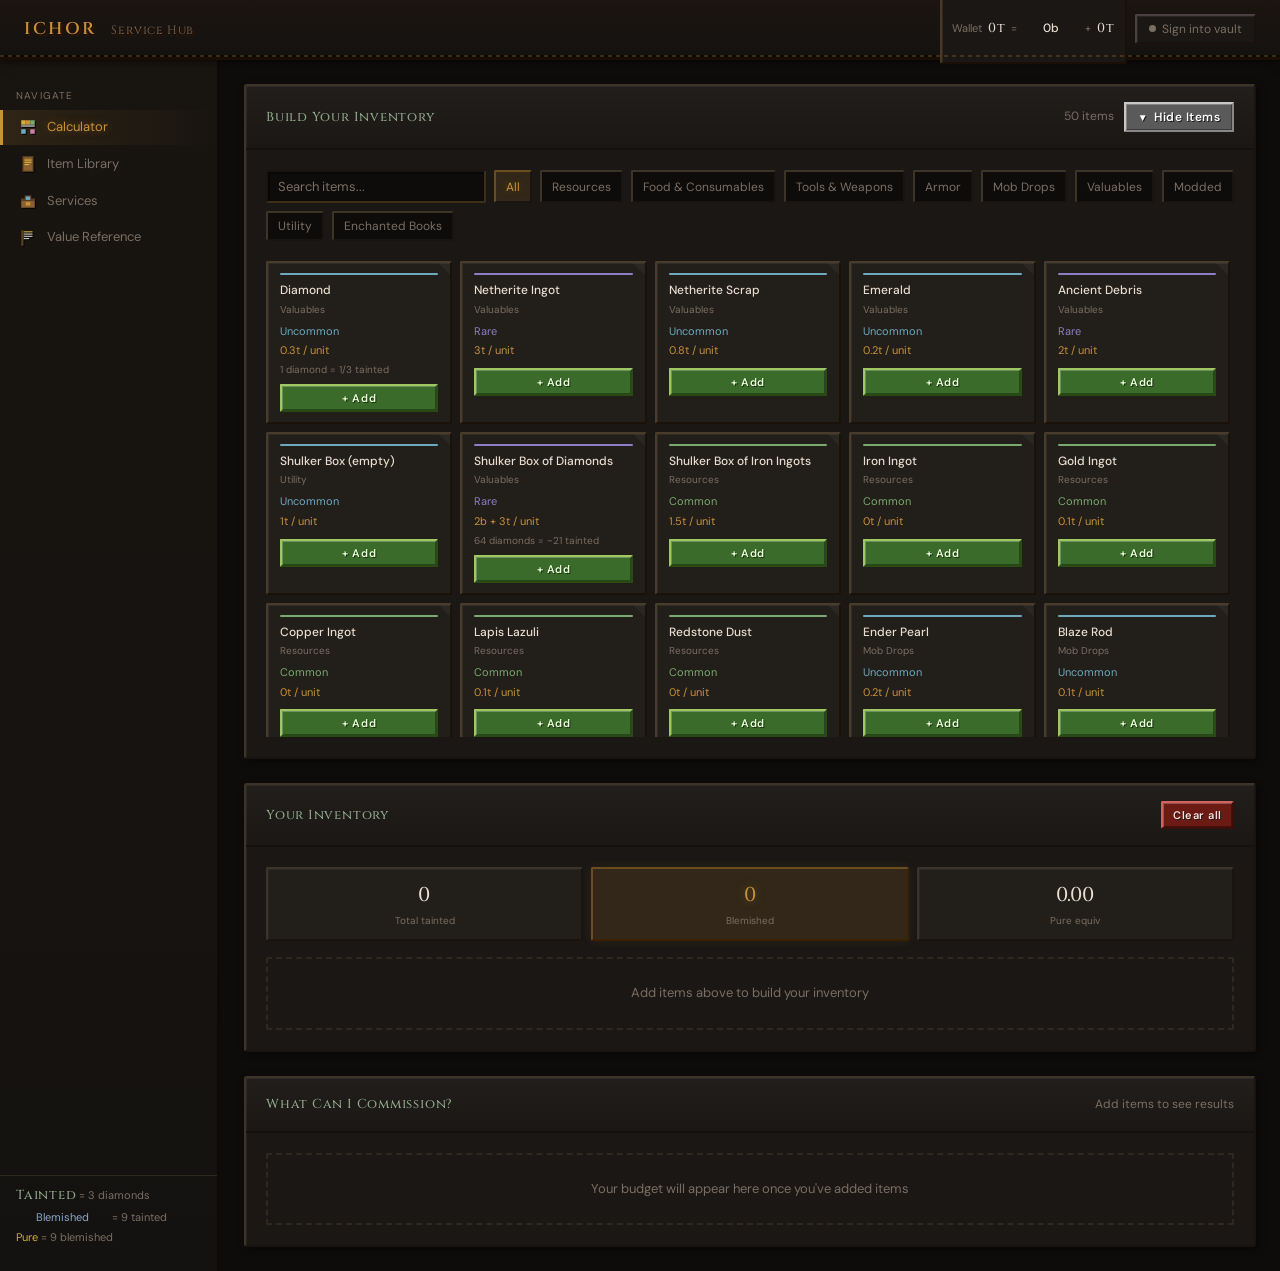
==== commit 8c67123b: "This time is better trust! Upgraded to not-so-exact Minecraft style UI (keeping the site's style cuz" ====
--- a/index.html
+++ b/index.html
@@ -7,6 +7,13 @@
 <link rel="preconnect" href="https://fonts.googleapis.com">
 <link href="https://fonts.googleapis.com/css2?family=Cinzel:wght@400;500;600&family=DM+Sans:wght@300;400;500&display=swap" rel="stylesheet">
 <style>
+/* === MINECRAFT PIXEL FONT === */
+@font-face {
+  font-family: 'MinecraftBold';
+  src: url('https://fonts.cdnfonts.com/s/13160/Minecraft.woff') format('woff');
+  font-weight: bold;
+}
+
 :root {
   --bg:#0e0c0b; --bg2:#141210; --surface:#1a1714; --surface2:#221e1a;
   --border:#2e2820; --border2:#3d3428; --text:#e8ddd0; --muted:#7a6e62;
@@ -20,119 +27,388 @@
   --r-common:#7aab6e; --r-uncommon:#6eaabf; --r-rare:#8b7fc7;
   --r-epic:#c97eab; --r-unique:#d4793a; --r-legendary:#d4af37;
   --radius:10px; --radius-sm:6px; --t:0.18s ease;
-}
+
+  /* MC Theme */
+  --mc-dirt:#5a3e1f;
+  --mc-stone:#888a8c;
+  --mc-grass:#5d8a3c;
+  --mc-wood:#6b4c2a;
+  --mc-pixel:2px;
+}
+
 *,*::before,*::after{box-sizing:border-box;margin:0;padding:0}
 body{font-family:'DM Sans',sans-serif;background:var(--bg);color:var(--text);font-size:14px;line-height:1.6;min-height:100vh}
 ::-webkit-scrollbar{width:6px} ::-webkit-scrollbar-track{background:var(--bg)} ::-webkit-scrollbar-thumb{background:var(--border2);border-radius:3px}
 
+/* === MINECRAFT PIXEL BORDER MIXIN === */
+.mc-border {
+  border:2px solid;
+  border-color:#5a3a1a #2a1a08 #2a1a08 #5a3a1a;
+  box-shadow: inset 2px 2px 0 rgba(255,255,255,0.12), inset -2px -2px 0 rgba(0,0,0,0.4);
+  image-rendering: pixelated;
+}
+
+.mc-btn {
+  border: 2px solid;
+  border-color: #c8c8c8 #888 #888 #c8c8c8;
+  box-shadow: inset 1px 1px 0 rgba(255,255,255,0.25), inset -1px -1px 0 rgba(0,0,0,0.35);
+  background: #5a5a5a;
+  color: #fff;
+  font-family: 'DM Sans', sans-serif;
+  font-size: 12px;
+  font-weight: 600;
+  letter-spacing: .05em;
+  padding: 5px 12px;
+  cursor: pointer;
+  transition: filter .12s;
+  text-shadow: 1px 1px 0 #1a1a1a;
+  border-radius: 1px;
+}
+.mc-btn:hover { filter: brightness(1.25); }
+.mc-btn:active { border-color: #888 #c8c8c8 #c8c8c8 #888; box-shadow: inset -1px -1px 0 rgba(255,255,255,0.25), inset 1px 1px 0 rgba(0,0,0,0.35); }
+.mc-btn.primary {
+  background: #3a6b2a;
+  border-color: #a0c860 #2a4a14 #2a4a14 #a0c860;
+  color: #e8ffd8;
+  text-shadow: 1px 1px 0 #1a3010;
+}
+.mc-btn.primary:hover { filter: brightness(1.2); }
+.mc-btn.danger { background: #6b1a14; border-color: #d46060 #3d0e08 #3d0e08 #d46060; color: #ffe0d8; }
+.mc-btn.gold-btn { background: #5a4010; border-color: #e8c040 #2a1c04 #2a1c04 #e8c040; color: #ffe880; }
+
+/* === INVENTORY SLOT STYLE === */
+.inv-slot-border {
+  border: 3px solid;
+  border-color: #373737 #ffffff40 #ffffff40 #373737;
+  background: #8b8b8b1a;
+}
+
 /* Layout */
-.app{display:grid;grid-template-columns:220px 1fr;grid-template-rows:56px 1fr;min-height:100vh}
-
-/* Topbar */
-.topbar{grid-column:1/-1;background:var(--bg2);border-bottom:1px solid var(--border);display:flex;align-items:center;padding:0 1.5rem;gap:1rem}
-.logo{font-family:'Cinzel',serif;font-size:16px;font-weight:600;color:var(--accent);letter-spacing:.12em;flex-shrink:0}
+.app{display:grid;grid-template-columns:220px 1fr;grid-template-rows:60px 1fr;min-height:100vh}
+
+/* Topbar - MC dirt-like header */
+.topbar{
+  grid-column:1/-1;
+  background: linear-gradient(180deg, #1c1510 0%, #141210 100%);
+  border-bottom: 3px solid;
+  border-color: var(--accent-dim) #1a0e04 #1a0e04 var(--accent-dim);
+  box-shadow: inset 0 -2px 0 rgba(0,0,0,0.5), 0 2px 8px rgba(0,0,0,0.6);
+  display:flex;align-items:center;padding:0 1.5rem;gap:1rem;
+  position: relative;
+}
+.topbar::before {
+  content: '';
+  position: absolute;
+  bottom: 0; left: 0; right: 0;
+  height: 2px;
+  background: repeating-linear-gradient(90deg, var(--accent-dim) 0px, var(--accent-dim) 4px, transparent 4px, transparent 8px);
+  opacity: 0.5;
+}
+
+.logo{font-family:'Cinzel',serif;font-size:17px;font-weight:600;color:var(--accent);letter-spacing:.15em;flex-shrink:0;text-shadow: 1px 1px 0 #1a0a00, 2px 2px 0 #3a1800;}
 .logo span{color:var(--muted);font-weight:400;font-size:12px;margin-left:8px;letter-spacing:.05em}
 .topbar-right{margin-left:auto;display:flex;align-items:center;gap:8px}
-.wallet-chip{background:var(--surface);border:1px solid var(--border);border-radius:var(--radius-sm);padding:4px 10px;display:flex;align-items:center;gap:6px;font-size:12px}
+.wallet-chip{
+  background:var(--surface);
+  border:2px solid; border-color:#4a3820 #1a1008 #1a1008 #4a3820;
+  box-shadow: inset 1px 1px 0 rgba(255,255,255,0.08);
+  border-radius:2px;
+  padding:4px 10px;display:flex;align-items:center;gap:6px;font-size:12px;
+}
 .wallet-chip .val{font-weight:500;color:var(--text)} .wallet-chip .lbl{color:var(--muted);font-size:11px}
-.vault-btn{background:var(--surface);border:1px solid var(--border2);border-radius:var(--radius-sm);color:var(--muted);font-family:'DM Sans',sans-serif;font-size:12px;padding:5px 12px;cursor:pointer;transition:var(--t);display:flex;align-items:center;gap:6px}
-.vault-btn:hover{color:var(--text);border-color:var(--accent-dim)}
-.vault-btn.logged-in{border-color:var(--teal-dim);color:var(--teal)}
+.vault-btn{
+  background:var(--surface);
+  border:2px solid; border-color:#4a4040 #1a1010 #1a1010 #4a4040;
+  box-shadow: inset 1px 1px 0 rgba(255,255,255,0.06);
+  border-radius:2px;
+  color:var(--muted);font-family:'DM Sans',sans-serif;font-size:12px;padding:5px 12px;cursor:pointer;transition:var(--t);display:flex;align-items:center;gap:6px;
+}
+.vault-btn:hover{color:var(--text);border-color:var(--accent-dim) #3d1f00 #3d1f00 var(--accent-dim);}
+.vault-btn.logged-in{border-color:var(--teal-dim) #0a1a12 #0a1a12 var(--teal-dim);color:var(--teal)}
 .v-dot{width:7px;height:7px;border-radius:50%;background:var(--muted);flex-shrink:0}
 .v-dot.on{background:var(--teal);animation:pulse 2s ease-in-out infinite}
 @keyframes pulse{0%,100%{opacity:1}50%{opacity:.5}}
 
-/* Sidebar */
-.sidebar{background:var(--bg2);border-right:1px solid var(--border);padding:1rem 0;display:flex;flex-direction:column;gap:2px;overflow-y:auto}
+/* Sidebar - MC wooden plank feel */
+.sidebar{
+  background: linear-gradient(180deg, #181410 0%, #141210 100%);
+  border-right: 3px solid;
+  border-color: #3d2e18 #0e0a06 #0e0a06 #3d2e18;
+  padding:1rem 0;display:flex;flex-direction:column;gap:2px;overflow-y:auto;
+}
 .nav-sec{padding:.75rem 1rem .25rem;font-size:10px;letter-spacing:.12em;text-transform:uppercase;color:var(--muted)}
-.nav-item{display:flex;align-items:center;gap:10px;padding:7px 1rem;font-size:13px;color:var(--muted);cursor:pointer;border-left:2px solid transparent;transition:var(--t);user-select:none}
-.nav-item:hover{color:var(--text);background:var(--surface)}
-.nav-item.active{color:var(--accent);border-left-color:var(--accent);background:var(--accent-glow)}
-.nav-dot{width:7px;height:7px;border-radius:50%;flex-shrink:0}
-.sidebar-curr{padding:.5rem 1rem;font-size:11px;color:var(--muted);line-height:1.8;margin-top:auto}
+.nav-item{
+  display:flex;align-items:center;gap:10px;padding:7px 1rem;font-size:13px;color:var(--muted);cursor:pointer;
+  border-left:3px solid transparent;transition:var(--t);user-select:none;
+  position: relative;
+}
+.nav-item:hover{color:var(--text);background:rgba(255,255,255,0.04)}
+.nav-item.active{
+  color:var(--accent);
+  border-left-color:var(--accent);
+  background: linear-gradient(90deg, var(--accent-glow), transparent);
+  text-shadow: 0 0 8px var(--accent-dim);
+}
+.nav-dot{width:7px;height:7px;border-radius:50%;flex-shrink:0;image-rendering:pixelated;}
+
+/* MC item icons in nav */
+.nav-icon {
+  width: 18px; height: 18px;
+  image-rendering: pixelated;
+  flex-shrink: 0;
+  filter: drop-shadow(1px 1px 0 rgba(0,0,0,0.8));
+}
+
+.sidebar-curr{padding:.5rem 1rem;font-size:11px;color:var(--muted);line-height:1.8;margin-top:auto;
+  border-top: 1px solid var(--border);
+}
 
 /* Main */
 .main{overflow-y:auto;padding:1.5rem;display:flex;flex-direction:column;gap:1.5rem}
 
-/* Panels */
-.panel{background:var(--surface);border:1px solid var(--border);border-radius:var(--radius);overflow:hidden}
-.ph{padding:1rem 1.25rem;border-bottom:1px solid var(--border);display:flex;align-items:center;gap:10px;flex-wrap:wrap}
+/* Panels - MC chest/book feel */
+.panel{
+  background:var(--surface);
+  border: 2px solid;
+  border-color: #3d3428 #1a1410 #1a1410 #3d3428;
+  box-shadow: inset 1px 1px 0 rgba(255,255,255,0.05), 2px 2px 6px rgba(0,0,0,0.5);
+  border-radius:3px;
+  overflow:hidden;
+}
+.ph{padding:1rem 1.25rem;border-bottom:2px solid;border-color:#2e2820 #141210 #141210 #2e2820;display:flex;align-items:center;gap:10px;flex-wrap:wrap;
+  background: linear-gradient(180deg, rgba(255,255,255,0.03), transparent);
+}
 .pt{font-family:'Cinzel',serif;font-size:13px;font-weight:500;color:var(--text);letter-spacing:.06em}
 .ps{font-size:12px;color:var(--muted);margin-left:auto}
 .pb{padding:1.25rem}
 
 /* Inputs */
-.si{background:var(--bg);border:1px solid var(--border2);border-radius:var(--radius-sm);color:var(--text);font-family:'DM Sans',sans-serif;font-size:13px;padding:6px 10px;flex:1;min-width:160px;outline:none;transition:var(--t)}
-.si::placeholder{color:var(--muted)} .si:focus{border-color:var(--accent-dim)}
+.si{
+  background:var(--bg);
+  border: 2px solid; border-color: #1a1410 #3d2e18 #3d2e18 #1a1410;
+  box-shadow: inset 2px 2px 0 rgba(0,0,0,0.4);
+  border-radius:2px;
+  color:var(--text);font-family:'DM Sans',sans-serif;font-size:13px;padding:6px 10px;flex:1;min-width:160px;outline:none;transition:var(--t);
+}
+.si::placeholder{color:var(--muted)}
+.si:focus{border-color:#1a1410 var(--accent-dim) var(--accent-dim) #1a1410;}
+
 .fb{display:flex;gap:8px;flex-wrap:wrap;margin-bottom:1rem}
-.filter-btn{background:var(--bg);border:1px solid var(--border2);border-radius:var(--radius-sm);color:var(--muted);font-family:'DM Sans',sans-serif;font-size:12px;padding:5px 10px;cursor:pointer;transition:var(--t);white-space:nowrap}
-.filter-btn:hover{color:var(--text)}
-.filter-btn.active{background:var(--accent-glow);border-color:var(--accent-dim);color:var(--accent)}
-
-/* Item grid */
-.item-grid{display:grid;grid-template-columns:repeat(auto-fill,minmax(160px,1fr));gap:8px;max-height:480px;overflow-y:auto;padding-right:4px}
-.ic{background:var(--surface2);border:1px solid var(--border);border-radius:var(--radius-sm);padding:10px 12px;cursor:pointer;transition:var(--t);position:relative;user-select:none}
-.ic:hover{border-color:var(--border2);background:var(--bg2)}
-.ic.in-inv{border-color:var(--accent-dim);background:var(--accent-glow)}
+.filter-btn{
+  background:var(--bg);
+  border: 2px solid; border-color: #3d3428 #1a1410 #1a1410 #3d3428;
+  border-radius:2px;
+  color:var(--muted);font-family:'DM Sans',sans-serif;font-size:12px;padding:5px 10px;cursor:pointer;transition:var(--t);white-space:nowrap;
+}
+.filter-btn:hover{color:var(--text);}
+.filter-btn.active{
+  background:var(--accent-glow);
+  border-color: var(--accent-dim) #1a1410 #1a1410 var(--accent-dim);
+  color:var(--accent);
+  text-shadow: 0 0 6px var(--accent-dim);
+}
+
+/* === ITEM TOGGLE SYSTEM === */
+.items-collapsed .item-grid { display: none !important; }
+.toggle-items-btn {
+  display: flex;
+  align-items: center;
+  gap: 6px;
+  font-size: 12px;
+  font-weight: 600;
+  letter-spacing: .04em;
+}
+.toggle-arrow {
+  display: inline-block;
+  transition: transform .2s ease;
+  font-size: 10px;
+}
+.items-collapsed .toggle-arrow { transform: rotate(-90deg); }
+
+/* Item grid - MC inventory slots */
+.item-grid{display:grid;grid-template-columns:repeat(auto-fill,minmax(160px,1fr));gap:8px;max-height:480px;overflow-y:auto;padding-right:4px;padding-top:4px;}
+.ic{
+  background:var(--surface2);
+  border: 2px solid; border-color: #4a3c2a #1a1208 #1a1208 #4a3c2a;
+  box-shadow: inset 1px 1px 0 rgba(255,255,255,0.06);
+  border-radius:2px;
+  padding:10px 12px;cursor:pointer;transition:var(--t);position:relative;user-select:none;
+}
+.ic:hover{
+  border-color: #6a5a3a #2a1c0e #2a1c0e #6a5a3a;
+  background:var(--bg2);
+}
+.ic.in-inv{
+  border-color: var(--accent-dim) #3d2000 #3d2000 var(--accent-dim);
+  background:var(--accent-glow);
+  box-shadow: inset 1px 1px 0 rgba(255,200,60,0.1), 0 0 8px rgba(201,145,58,0.15);
+}
+
+/* MC item slot decoration */
+.ic::before {
+  content: '';
+  position: absolute;
+  top: 0; right: 0;
+  width: 12px; height: 12px;
+  background: rgba(255,255,255,0.04);
+  clip-path: polygon(0 0, 100% 0, 100% 100%);
+}
+
 .irb{height:2px;border-radius:99px;margin-bottom:8px}
 .in{font-size:12px;font-weight:500;color:var(--text);line-height:1.3;margin-bottom:3px}
 .icat{font-size:10px;color:var(--muted);margin-bottom:5px}
 .qty-c{display:flex;align-items:center;gap:6px;margin-top:8px}
-.qty-btn{width:20px;height:20px;background:var(--surface);border:1px solid var(--border2);border-radius:3px;color:var(--text);font-size:14px;line-height:1;cursor:pointer;display:flex;align-items:center;justify-content:center;transition:var(--t)}
-.qty-btn:hover{background:var(--surface2);border-color:var(--accent-dim);color:var(--accent)}
+.qty-btn{
+  width:20px;height:20px;
+  background:var(--surface);
+  border: 2px solid; border-color: #5a5a5a #2a2a2a #2a2a2a #5a5a5a;
+  color:var(--text);font-size:14px;line-height:1;cursor:pointer;display:flex;align-items:center;justify-content:center;transition:var(--t);
+  border-radius:1px;
+  text-shadow: 1px 1px 0 #000;
+}
+.qty-btn:hover{
+  border-color: var(--accent-dim) #2a1a00 #2a1a00 var(--accent-dim);
+  color:var(--accent);
+  background:var(--accent-glow);
+}
 .qty-d{font-size:12px;font-weight:500;color:var(--text);min-width:20px;text-align:center}
 .ep{margin-top:8px;border-top:1px solid var(--border);padding-top:8px}
 .el{font-size:10px;color:var(--muted);margin-bottom:5px}
-.esel{background:var(--bg);border:1px solid var(--border2);border-radius:var(--radius-sm);color:var(--text);font-family:'DM Sans',sans-serif;font-size:11px;padding:4px 6px;width:100%;outline:none;cursor:pointer}
+.esel{
+  background:var(--bg);
+  border: 2px solid; border-color:#1a1410 #3d2e18 #3d2e18 #1a1410;
+  border-radius:2px;
+  color:var(--text);font-family:'DM Sans',sans-serif;font-size:11px;padding:4px 6px;width:100%;outline:none;cursor:pointer;
+}
 .esel option{background:var(--surface)}
 .etags{display:flex;flex-wrap:wrap;gap:3px;margin-top:5px}
-.etag{background:var(--purple-dim);color:var(--purple);font-size:10px;padding:2px 5px;border-radius:3px;cursor:pointer;display:flex;align-items:center;gap:3px}
+.etag{
+  background:var(--purple-dim);color:var(--purple);
+  font-size:10px;padding:2px 5px;
+  border: 1px solid var(--purple-dim);
+  border-radius:1px;
+  cursor:pointer;display:flex;align-items:center;gap:3px;
+}
 .etag:hover{opacity:.7}
 
 /* Inventory list */
 .inv-list{display:flex;flex-direction:column;gap:6px;min-height:60px}
-.inv-row{display:flex;align-items:center;gap:10px;background:var(--surface2);border:1px solid var(--border);border-radius:var(--radius-sm);padding:8px 10px}
-.inv-rb{width:4px;border-radius:2px;align-self:stretch;flex-shrink:0;min-width:4px}
+.inv-row{
+  display:flex;align-items:center;gap:10px;
+  background:var(--surface2);
+  border: 2px solid; border-color: #3d3428 #1a1410 #1a1410 #3d3428;
+  border-radius:2px;
+  padding:8px 10px;
+}
+.inv-rb{width:4px;border-radius:1px;align-self:stretch;flex-shrink:0;min-width:4px}
 .inv-n{flex:1;font-size:12px;font-weight:500;color:var(--text)}
 .inv-e{font-size:10px;color:var(--purple)}
-.inv-v{font-size:12px;color:var(--accent);font-weight:500;white-space:nowrap}
+.inv-v{font-size:12px;color:var(--accent);font-weight:500;white-space:nowrap;text-shadow:0 0 6px var(--accent-dim);}
 .inv-x{color:var(--muted);cursor:pointer;font-size:14px;padding:2px 4px;transition:var(--t)}
 .inv-x:hover{color:var(--red)}
-.empty-state{color:var(--muted);font-size:13px;text-align:center;padding:1.5rem;border:1px dashed var(--border);border-radius:var(--radius-sm)}
+.empty-state{color:var(--muted);font-size:13px;text-align:center;padding:1.5rem;
+  border: 2px dashed var(--border);
+  border-radius:2px;
+}
 
 /* Wallet summary */
 .ws{display:grid;grid-template-columns:repeat(3,1fr);gap:8px;margin-bottom:1rem}
-.wc{background:var(--surface2);border:1px solid var(--border);border-radius:var(--radius-sm);padding:10px 12px;text-align:center}
+.wc{
+  background:var(--surface2);
+  border: 2px solid; border-color: #3d3428 #1a1410 #1a1410 #3d3428;
+  box-shadow: inset 1px 1px 0 rgba(255,255,255,0.04);
+  border-radius:2px;
+  padding:10px 12px;text-align:center;
+}
 .wc .wv{font-size:20px;font-weight:500;color:var(--text);font-family:'Cinzel',serif}
 .wc .wl{font-size:10px;color:var(--muted);margin-top:2px}
-.wc.hl{border-color:var(--accent-dim);background:var(--accent-glow)}
-.wc.hl .wv{color:var(--accent)}
+.wc.hl{
+  border-color: var(--accent-dim) #3d2000 #3d2000 var(--accent-dim);
+  background:var(--accent-glow);
+  box-shadow: 0 0 12px rgba(201,145,58,0.1);
+}
+.wc.hl .wv{color:var(--accent);text-shadow:0 0 8px var(--accent-dim);}
 
 /* Services */
 .svc-grid{display:grid;grid-template-columns:repeat(auto-fill,minmax(220px,1fr));gap:8px}
-.svc{background:var(--surface2);border:1px solid var(--border);border-radius:var(--radius-sm);padding:12px 14px;position:relative;transition:var(--t)}
-.svc.ca{border-color:var(--teal-dim)} .svc.ca-max{border-color:var(--teal);box-shadow:0 0 0 1px var(--teal-dim)}
+.svc{
+  background:var(--surface2);
+  border: 2px solid; border-color: #3d3428 #1a1410 #1a1410 #3d3428;
+  border-radius:2px;
+  padding:12px 14px;position:relative;transition:var(--t);
+}
+.svc.ca{border-color:var(--teal-dim) #0a1812 #0a1812 var(--teal-dim);}
+.svc.ca-max{
+  border-color: var(--teal) #0a2018 #0a2018 var(--teal);
+  box-shadow:0 0 0 1px var(--teal-dim), 0 0 12px rgba(95,168,138,0.15);
+}
 .svc.no-ca{opacity:.45} .svc.qo{border-style:dashed}
 .sc{font-size:10px;letter-spacing:.08em;text-transform:uppercase;color:var(--muted);margin-bottom:4px}
 .sn{font-size:13px;font-weight:500;color:var(--text);margin-bottom:4px}
 .sd{font-size:11px;color:var(--muted);margin-bottom:8px;line-height:1.4}
-.sp{font-size:13px;font-weight:500;color:var(--accent)}
+.sp{font-size:13px;font-weight:500;color:var(--accent);text-shadow:0 0 6px var(--accent-dim);}
 .ss{font-size:10px;color:var(--muted);margin-top:1px}
-.sbadge{position:absolute;top:8px;right:8px;font-size:10px;font-weight:500;padding:2px 7px;border-radius:3px}
-.bp{background:var(--purple-dim);color:var(--purple)} .ba{background:var(--teal-dim);color:var(--teal)}
-.bsav{background:var(--gold-dim);color:var(--gold)} .bq{background:var(--red-dim);color:#e07060}
+.sbadge{position:absolute;top:8px;right:8px;font-size:10px;font-weight:500;padding:2px 7px;border-radius:2px;border:1px solid;}
+.bp{background:var(--purple-dim);color:var(--purple);border-color:var(--purple-dim);}
+.ba{background:var(--teal-dim);color:var(--teal);border-color:var(--teal-dim);}
+.bsav{background:var(--gold-dim);color:var(--gold);border-color:var(--gold-dim);}
+.bq{background:var(--red-dim);color:#e07060;border-color:var(--red-dim);}
+.bcustom{background:rgba(139,127,199,0.15);color:var(--purple);border-color:var(--purple-dim);}
 .abar{height:3px;border-radius:99px;background:var(--border);margin-top:8px;overflow:hidden}
 .afill{height:100%;border-radius:99px;background:var(--teal);transition:width .4s ease}
 
+/* Svc owner tag */
+.svc-owner{font-size:10px;color:var(--muted);margin-top:6px;
+  padding-top:6px;border-top:1px solid var(--border);
+  display:flex;align-items:center;gap:4px;
+}
+.svc-owner-dot{width:5px;height:5px;border-radius:50%;background:var(--purple);flex-shrink:0;}
+
+/* Add service button */
+.add-svc-row {
+  display: flex;
+  align-items: center;
+  gap: 8px;
+  margin-bottom: 1rem;
+  flex-wrap: wrap;
+}
+
+/* Service creation panel */
+.svc-create-panel {
+  background: var(--bg2);
+  border: 2px solid; border-color: var(--purple-dim) #1a1224 #1a1224 var(--purple-dim);
+  border-radius: 3px;
+  padding: 1.25rem;
+  margin-bottom: 1rem;
+  display: none;
+}
+.svc-create-panel.open { display: block; }
+.svc-create-grid {
+  display: grid;
+  grid-template-columns: 1fr 1fr;
+  gap: 10px;
+  margin-bottom: 10px;
+}
+.svc-create-grid .full { grid-column: 1 / -1; }
+.form-label {
+  font-size: 10px;
+  color: var(--muted);
+  letter-spacing: .08em;
+  text-transform: uppercase;
+  margin-bottom: 4px;
+  display: block;
+}
+.form-row { display: flex; flex-direction: column; }
+
 /* Table */
 .rt{width:100%;border-collapse:collapse;font-size:12px}
-.rt th{text-align:left;padding:6px 10px;color:var(--muted);font-weight:400;font-size:10px;letter-spacing:.08em;text-transform:uppercase;border-bottom:1px solid var(--border)}
+.rt th{text-align:left;padding:6px 10px;color:var(--muted);font-weight:400;font-size:10px;letter-spacing:.08em;text-transform:uppercase;border-bottom:2px solid var(--border)}
 .rt td{padding:7px 10px;border-bottom:1px solid var(--border);color:var(--text)}
 .rt tr:last-child td{border-bottom:none} .rt tr:hover td{background:var(--surface2)}
 
 /* Tabs */
-.tabs{display:flex;border-bottom:1px solid var(--border);margin-bottom:1rem}
-.tab{padding:8px 14px;font-size:12px;color:var(--muted);cursor:pointer;border-bottom:2px solid transparent;margin-bottom:-1px;transition:var(--t);user-select:none}
+.tabs{display:flex;border-bottom:2px solid var(--border);margin-bottom:1rem}
+.tab{padding:8px 14px;font-size:12px;color:var(--muted);cursor:pointer;border-bottom:2px solid transparent;margin-bottom:-2px;transition:var(--t);user-select:none}
 .tab:hover{color:var(--text)} .tab.active{color:var(--accent);border-bottom-color:var(--accent)}
 
 /* Piece colors */
@@ -149,207 +425,335 @@
 .page-section.active{display:flex}
 
 /* Vault modal */
-.overlay{position:fixed;inset:0;background:rgba(0,0,0,.75);display:flex;align-items:center;justify-content:center;z-index:100;opacity:0;pointer-events:none;transition:opacity .2s ease}
+.overlay{position:fixed;inset:0;background:rgba(0,0,0,.8);display:flex;align-items:center;justify-content:center;z-index:100;opacity:0;pointer-events:none;transition:opacity .2s ease}
 .overlay.open{opacity:1;pointer-events:all}
-.modal{background:var(--surface);border:1px solid var(--border2);border-radius:var(--radius);padding:1.75rem;width:100%;max-width:360px;transform:translateY(12px);transition:transform .2s ease}
+.modal{
+  background:var(--surface);
+  border: 3px solid; border-color: #5a4a30 #1a1408 #1a1408 #5a4a30;
+  box-shadow: inset 2px 2px 0 rgba(255,255,255,0.06), 4px 4px 0 rgba(0,0,0,0.6), 8px 8px 20px rgba(0,0,0,0.8);
+  border-radius:3px;
+  padding:1.75rem;width:100%;max-width:380px;transform:translateY(12px);transition:transform .2s ease;
+}
 .overlay.open .modal{transform:none}
-.mt{font-family:'Cinzel',serif;font-size:16px;font-weight:500;color:var(--accent);letter-spacing:.08em;margin-bottom:.25rem}
+.mt{font-family:'Cinzel',serif;font-size:16px;font-weight:500;color:var(--accent);letter-spacing:.08em;margin-bottom:.25rem;text-shadow:1px 1px 0 #1a0a00;}
 .msub{font-size:12px;color:var(--muted);margin-bottom:1.25rem;line-height:1.5}
 .mf{margin-bottom:1rem}
 .ml{font-size:11px;color:var(--muted);letter-spacing:.06em;text-transform:uppercase;margin-bottom:5px;display:block}
-.mi{width:100%;background:var(--bg);border:1px solid var(--border2);border-radius:var(--radius-sm);color:var(--text);font-family:'DM Sans',sans-serif;font-size:14px;padding:8px 12px;outline:none;transition:var(--t)}
-.mi:focus{border-color:var(--accent-dim)} .mi::placeholder{color:var(--muted)}
+.mi{
+  width:100%;background:var(--bg);
+  border: 2px solid; border-color: #1a1410 #3d2e18 #3d2e18 #1a1410;
+  box-shadow: inset 2px 2px 0 rgba(0,0,0,0.4);
+  border-radius:2px;
+  color:var(--text);font-family:'DM Sans',sans-serif;font-size:14px;padding:8px 12px;outline:none;transition:var(--t);
+}
+.mi:focus{border-color:#1a1410 var(--accent-dim) var(--accent-dim) #1a1410;}
+.mi::placeholder{color:var(--muted)}
 .mact{display:flex;gap:8px;margin-top:1.25rem}
-.btn-p{flex:1;background:var(--accent-dim);border:1px solid var(--accent);border-radius:var(--radius-sm);color:var(--accent);font-family:'DM Sans',sans-serif;font-size:13px;font-weight:500;padding:8px 16px;cursor:pointer;transition:var(--t)}
-.btn-p:hover{background:var(--accent);color:var(--bg)} .btn-p:disabled{opacity:.4;cursor:not-allowed}
-.btn-s{background:transparent;border:1px solid var(--border2);border-radius:var(--radius-sm);color:var(--muted);font-family:'DM Sans',sans-serif;font-size:13px;padding:8px 14px;cursor:pointer;transition:var(--t)}
+.btn-p{
+  flex:1;
+  background:var(--accent-dim);
+  border: 2px solid; border-color: var(--accent) #3d2000 #3d2000 var(--accent);
+  border-radius:2px;color:var(--accent);font-family:'DM Sans',sans-serif;font-size:13px;font-weight:500;padding:8px 16px;cursor:pointer;transition:var(--t);
+  text-shadow: 0 0 6px rgba(201,145,58,0.4);
+}
+.btn-p:hover{background:var(--accent);color:var(--bg);text-shadow:none;}
+.btn-p:disabled{opacity:.4;cursor:not-allowed}
+.btn-s{
+  background:transparent;
+  border: 2px solid; border-color: #3d3428 #1a1410 #1a1410 #3d3428;
+  border-radius:2px;color:var(--muted);font-family:'DM Sans',sans-serif;font-size:13px;padding:8px 14px;cursor:pointer;transition:var(--t);
+}
 .btn-s:hover{color:var(--text)}
 .merr{font-size:12px;color:var(--red);margin-top:8px;min-height:16px}
-.mtabs{display:flex;border-bottom:1px solid var(--border);margin-bottom:1.25rem}
-.mtab{padding:7px 14px;font-size:12px;color:var(--muted);cursor:pointer;border-bottom:2px solid transparent;margin-bottom:-1px;transition:var(--t)}
+.mtabs{display:flex;border-bottom:2px solid var(--border);margin-bottom:1.25rem}
+.mtab{padding:7px 14px;font-size:12px;color:var(--muted);cursor:pointer;border-bottom:2px solid transparent;margin-bottom:-2px;transition:var(--t)}
 .mtab:hover{color:var(--text)} .mtab.active{color:var(--accent);border-bottom-color:var(--accent)}
 
 /* Vault bar */
-.vbar{background:var(--teal-dim);border:1px solid var(--teal);border-radius:var(--radius-sm);padding:8px 14px;display:flex;align-items:center;gap:10px;font-size:12px}
+.vbar{
+  background:var(--teal-dim);
+  border: 2px solid; border-color: var(--teal) #0a1a12 #0a1a12 var(--teal);
+  box-shadow: 0 0 8px rgba(95,168,138,0.15);
+  border-radius:2px;
+  padding:8px 14px;display:flex;align-items:center;gap:10px;font-size:12px;
+}
 .vbar-name{color:var(--teal);font-weight:500}
 .vbar-status{color:var(--muted);font-size:11px}
 .vbar-acts{margin-left:auto;display:flex;gap:6px}
-.vsave{background:var(--teal-dim);border:1px solid var(--teal);border-radius:var(--radius-sm);color:var(--teal);font-family:'DM Sans',sans-serif;font-size:12px;padding:4px 12px;cursor:pointer;transition:var(--t)}
-.vsave:hover{background:var(--teal);color:var(--bg2)} .vsave:disabled{opacity:.4;cursor:not-allowed}
-.vout{background:transparent;border:1px solid var(--border2);border-radius:var(--radius-sm);color:var(--muted);font-family:'DM Sans',sans-serif;font-size:12px;padding:4px 10px;cursor:pointer;transition:var(--t)}
-.vout:hover{color:var(--red);border-color:var(--red-dim)}
+.vsave{
+  background:var(--teal-dim);
+  border: 2px solid; border-color: var(--teal) #0a1a12 #0a1a12 var(--teal);
+  border-radius:2px;color:var(--teal);font-family:'DM Sans',sans-serif;font-size:12px;padding:4px 12px;cursor:pointer;transition:var(--t);
+}
+.vsave:hover{background:var(--teal);color:var(--bg2);}
+.vsave:disabled{opacity:.4;cursor:not-allowed}
+.vout{
+  background:transparent;
+  border: 2px solid; border-color: #3d3428 #1a1410 #1a1410 #3d3428;
+  border-radius:2px;color:var(--muted);font-family:'DM Sans',sans-serif;font-size:12px;padding:4px 10px;cursor:pointer;transition:var(--t);
+}
+.vout:hover{color:var(--red);border-color:var(--red-dim) #1a0808 #1a0808 var(--red-dim);}
 
 /* Toast */
-.toast{position:fixed;bottom:1.5rem;right:1.5rem;background:var(--surface2);border:1px solid var(--border2);border-radius:var(--radius-sm);padding:10px 16px;font-size:13px;color:var(--text);z-index:200;transform:translateY(8px);opacity:0;transition:all .25s ease;pointer-events:none}
+.toast{
+  position:fixed;bottom:1.5rem;right:1.5rem;
+  background:var(--surface2);
+  border: 2px solid; border-color: #4a4030 #1a1810 #1a1810 #4a4030;
+  box-shadow: 2px 2px 0 rgba(0,0,0,0.8), 4px 4px 10px rgba(0,0,0,0.6);
+  border-radius:2px;
+  padding:10px 16px;font-size:13px;color:var(--text);z-index:200;transform:translateY(8px);opacity:0;transition:all .25s ease;pointer-events:none;
+}
 .toast.show{transform:none;opacity:1}
-.toast.success{border-color:var(--teal-dim);color:var(--teal)}
-.toast.error{border-color:var(--red-dim);color:#e07060}
+.toast.success{border-color:var(--teal-dim) #0a1812 #0a1812 var(--teal-dim);color:var(--teal)}
+.toast.error{border-color:var(--red-dim) #1a0808 #1a0808 var(--red-dim);color:#e07060}
+
+/* === MC ITEM ICONS (SVG-based pixel art) === */
+.mc-sword-icon { display:inline-block; width:14px; height:14px; image-rendering:pixelated; }
+
+/* MC xp orb glow on active item counts */
+.xp-glow { color: var(--green); text-shadow: 0 0 6px var(--green-dim); }
 
 @media(max-width:700px){
-  .app{grid-template-columns:1fr;grid-template-rows:56px auto 1fr}
-  .sidebar{grid-row:2;flex-direction:row;flex-wrap:wrap;padding:.5rem;border-right:none;border-bottom:1px solid var(--border);overflow-x:auto}
+  .app{grid-template-columns:1fr;grid-template-rows:60px auto 1fr}
+  .sidebar{grid-row:2;flex-direction:row;flex-wrap:wrap;padding:.5rem;border-right:none;border-bottom:2px solid var(--border);overflow-x:auto}
   .nav-sec,.sidebar-curr{display:none}
   .nav-item{border-left:none;border-bottom:2px solid transparent;padding:6px 10px;font-size:12px}
   .nav-item.active{border-left-color:transparent;border-bottom-color:var(--accent)}
   .item-grid{grid-template-columns:repeat(auto-fill,minmax(130px,1fr))}
   .ws{grid-template-columns:repeat(3,1fr)}
   .svc-grid{grid-template-columns:1fr}
+  .svc-create-grid { grid-template-columns: 1fr; }
 }
 </style>
 </head>
 <body>
 <div class="app">
-
-<header class="topbar">
-  <div class="logo">ICHOR <span>Service Hub</span></div>
-  <div class="topbar-right">
-    <div class="wallet-chip">
-      <span class="lbl">Wallet</span>
-      <span class="val pt" id="tw-t">0t</span>
-      <span class="lbl">=</span>
-      <span class="val pb" id="tw-b">0b</span>
-      <span class="lbl">+</span>
-      <span class="val pt" id="tw-r">0t</span>
+  <header class="topbar">
+    <div class="logo">ICHOR <span>Service Hub</span></div>
+    <div class="topbar-right">
+      <div class="wallet-chip">
+        <span class="lbl">Wallet</span>
+        <span class="val pt" id="tw-t">0t</span>
+        <span class="lbl">=</span>
+        <span class="val pb" id="tw-b">0b</span>
+        <span class="lbl">+</span>
+        <span class="val pt" id="tw-r">0t</span>
+      </div>
+      <button class="vault-btn" id="vault-btn" onclick="openModal()">
+        <div class="v-dot" id="v-dot"></div>
+        <span id="v-label">Sign into vault</span>
+      </button>
     </div>
-    <button class="vault-btn" id="vault-btn" onclick="openModal()">
-      <div class="v-dot" id="v-dot"></div>
-      <span id="v-label">Sign into vault</span>
-    </button>
-  </div>
-</header>
-
-<nav class="sidebar">
-  <div class="nav-sec">Navigate</div>
-  <div class="nav-item active" data-page="calculator"><div class="nav-dot" style="background:var(--accent)"></div>Calculator</div>
-  <div class="nav-item" data-page="library"><div class="nav-dot" style="background:var(--purple)"></div>Item Library</div>
-  <div class="nav-item" data-page="services"><div class="nav-dot" style="background:var(--teal)"></div>Services</div>
-  <div class="nav-item" data-page="reference"><div class="nav-dot" style="background:var(--muted)"></div>Value Reference</div>
-  <div class="sidebar-curr">
-    <div><span class="pt">Tainted</span> = 3 diamonds</div>
-    <div><span class="pb">Blemished</span> = 9 tainted</div>
-    <div><span class="pp">Pure</span> = 9 blemished</div>
-  </div>
-</nav>
-
-<main class="main">
-
-  <!-- CALCULATOR -->
-  <div class="page-section active" id="page-calculator">
-
-    <div class="panel" id="vbar-panel" style="display:none">
-      <div class="pb" style="padding:.75rem 1.25rem">
-        <div class="vbar">
-          <div class="v-dot on"></div>
-          <span class="vbar-name" id="vbar-name"></span>
-          <span class="vbar-status" id="vbar-status">Vault loaded</span>
-          <div class="vbar-acts">
-            <button class="vsave" id="vsave-btn" onclick="saveVault()">Save vault</button>
-            <button class="vout" onclick="logoutVault()">Sign out</button>
+  </header>
+
+  <nav class="sidebar">
+    <div class="nav-sec">Navigate</div>
+    <div class="nav-item active" data-page="calculator">
+      <svg class="nav-icon" viewBox="0 0 16 16" fill="none"><rect x="2" y="2" width="4" height="4" fill="#d4af37"/><rect x="6" y="2" width="4" height="4" fill="#c9913a"/><rect x="10" y="2" width="4" height="4" fill="#7aab6e"/><rect x="2" y="6" width="12" height="2" fill="#888"/><rect x="2" y="10" width="4" height="4" fill="#6eaabf"/><rect x="10" y="10" width="4" height="4" fill="#c97eab"/></svg>
+      Calculator
+    </div>
+    <div class="nav-item" data-page="library">
+      <svg class="nav-icon" viewBox="0 0 16 16" fill="none"><rect x="3" y="1" width="10" height="14" fill="#5a3e1f"/><rect x="4" y="2" width="8" height="12" fill="#8b6030"/><rect x="5" y="4" width="6" height="1" fill="#d4af37"/><rect x="5" y="6" width="6" height="1" fill="#d4af37"/><rect x="5" y="8" width="4" height="1" fill="#d4af37"/></svg>
+      Item Library
+    </div>
+    <div class="nav-item" data-page="services">
+      <svg class="nav-icon" viewBox="0 0 16 16" fill="none"><rect x="2" y="6" width="12" height="8" fill="#8b6030"/><rect x="2" y="6" width="12" height="2" fill="#5a3e1f"/><rect x="5" y="3" width="6" height="4" fill="#5a3e1f"/><rect x="6" y="4" width="4" height="3" fill="#6eaabf"/><rect x="6" y="9" width="4" height="3" fill="#c9913a"/></svg>
+      Services
+    </div>
+    <div class="nav-item" data-page="reference">
+      <svg class="nav-icon" viewBox="0 0 16 16" fill="none"><rect x="4" y="2" width="8" height="1" fill="#d4af37"/><rect x="4" y="4" width="8" height="1" fill="#c8c8c8"/><rect x="4" y="6" width="8" height="1" fill="#c8c8c8"/><rect x="4" y="8" width="5" height="1" fill="#c8c8c8"/><rect x="2" y="1" width="2" height="14" fill="#5a3e1f"/></svg>
+      Value Reference
+    </div>
+    <div class="sidebar-curr">
+      <div><span class="pt">Tainted</span> = 3 diamonds</div>
+      <div><span class="pb">Blemished</span> = 9 tainted</div>
+      <div><span class="pp">Pure</span> = 9 blemished</div>
+    </div>
+  </nav>
+
+  <main class="main">
+
+    <!-- CALCULATOR -->
+    <div class="page-section active" id="page-calculator">
+
+      <div class="panel" id="vbar-panel" style="display:none">
+        <div class="pb" style="padding:.75rem 1.25rem">
+          <div class="vbar">
+            <div class="v-dot on"></div>
+            <span class="vbar-name" id="vbar-name"></span>
+            <span class="vbar-status" id="vbar-status">Vault loaded</span>
+            <div class="vbar-acts">
+              <button class="vsave" id="vsave-btn" onclick="saveVault()">Save vault</button>
+              <button class="vout" onclick="logoutVault()">Sign out</button>
+            </div>
+          </div>
+        </div>
+      </div>
+
+      <div class="panel">
+        <div class="ph">
+          <div class="pt">Build Your Inventory</div>
+          <div class="ps" id="item-count">Loading...</div>
+          <button class="mc-btn toggle-items-btn" id="toggle-items-btn" onclick="toggleItems()">
+            <span class="toggle-arrow" id="toggle-arrow">▼</span>
+            <span id="toggle-label">Hide Items</span>
+          </button>
+        </div>
+        <div class="pb" id="items-section">
+          <div class="fb" id="calc-fb"><input type="text" class="si" id="item-search" placeholder="Search items..."></div>
+          <div class="item-grid" id="item-grid"><div class="loading"><div class="spinner"></div>Loading items...</div></div>
+        </div>
+      </div>
+
+      <div class="panel">
+        <div class="ph"><div class="pt">Your Inventory</div><button class="mc-btn danger filter-btn" id="clear-inv" style="margin-left:auto;font-size:11px;">Clear all</button></div>
+        <div class="pb">
+          <div class="ws">
+            <div class="wc"><div class="wv pt" id="ws-t">0</div><div class="wl">Total tainted</div></div>
+            <div class="wc hl"><div class="wv" id="ws-b">0</div><div class="wl">Blemished</div></div>
+            <div class="wc"><div class="wv pp" id="ws-p">0.00</div><div class="wl">Pure equiv</div></div>
+          </div>
+          <div class="inv-list" id="inv-list"><div class="empty-state">Add items above to build your inventory</div></div>
+        </div>
+      </div>
+
+      <div class="panel">
+        <div class="ph"><div class="pt">What Can I Commission?</div><div class="ps" id="afford-ct">Add items to see results</div></div>
+        <div class="pb" id="afford-body"><div class="empty-state">Your budget will appear here once you've added items</div></div>
+      </div>
+
+    </div>
+
+    <!-- LIBRARY -->
+    <div class="page-section" id="page-library">
+      <div class="panel">
+        <div class="ph"><div class="pt">Item Library</div><div class="ps" id="lib-count">Loading...</div></div>
+        <div class="pb">
+          <div class="fb"><input type="text" class="si" id="lib-search" placeholder="Search items & enchants..."></div>
+          <div class="tabs" id="lib-tabs">
+            <div class="tab active" data-tab="items">Items</div>
+            <div class="tab" data-tab="enchants">Enchantments</div>
+          </div>
+          <div id="lib-items"><div class="item-grid" id="lib-grid" style="max-height:none"><div class="loading"><div class="spinner"></div></div></div></div>
+          <div id="lib-enchants" class="hidden">
+            <table class="rt" id="ench-table"><thead><tr><th>Enchantment</th><th>Category</th><th>Rarity</th><th>On item</th><th>As book</th></tr></thead><tbody></tbody></table>
           </div>
         </div>
       </div>
     </div>
 
-    <div class="panel">
-      <div class="ph"><div class="pt">Build Your Inventory</div><div class="ps" id="item-count">Loading...</div></div>
-      <div class="pb">
-        <div class="fb" id="calc-fb"><input type="text" class="si" id="item-search" placeholder="Search items..."></div>
-        <div class="item-grid" id="item-grid"><div class="loading"><div class="spinner"></div>Loading items...</div></div>
-      </div>
-    </div>
-
-    <div class="panel">
-      <div class="ph"><div class="pt">Your Inventory</div><button class="filter-btn" id="clear-inv" style="margin-left:auto">Clear all</button></div>
-      <div class="pb">
-        <div class="ws">
-          <div class="wc"><div class="wv pt" id="ws-t">0</div><div class="wl">Total tainted</div></div>
-          <div class="wc hl"><div class="wv" id="ws-b">0</div><div class="wl">Blemished</div></div>
-          <div class="wc"><div class="wv pp" id="ws-p">0.00</div><div class="wl">Pure equiv</div></div>
+    <!-- SERVICES -->
+    <div class="page-section" id="page-services">
+      <div class="panel">
+        <div class="ph">
+          <div class="pt">Available Services</div>
+          <div class="ps" id="svc-count">All prices in tainted pieces</div>
         </div>
-        <div class="inv-list" id="inv-list"><div class="empty-state">Add items above to build your inventory</div></div>
-      </div>
-    </div>
-
-    <div class="panel">
-      <div class="ph"><div class="pt">What Can I Commission?</div><div class="ps" id="afford-ct">Add items to see results</div></div>
-      <div class="pb" id="afford-body"><div class="empty-state">Your budget will appear here once you've added items</div></div>
-    </div>
-
-  </div>
-
-  <!-- LIBRARY -->
-  <div class="page-section" id="page-library">
-    <div class="panel">
-      <div class="ph"><div class="pt">Item Library</div><div class="ps" id="lib-count">Loading...</div></div>
-      <div class="pb">
-        <div class="fb"><input type="text" class="si" id="lib-search" placeholder="Search items & enchants..."></div>
-        <div class="tabs" id="lib-tabs">
-          <div class="tab active" data-tab="items">Items</div>
-          <div class="tab" data-tab="enchants">Enchantments</div>
-        </div>
-        <div id="lib-items"><div class="item-grid" id="lib-grid" style="max-height:none"><div class="loading"><div class="spinner"></div></div></div></div>
-        <div id="lib-enchants" class="hidden">
-          <table class="rt" id="ench-table"><thead><tr><th>Enchantment</th><th>Category</th><th>Rarity</th><th>On item</th><th>As book</th></tr></thead><tbody></tbody></table>
+        <div class="pb">
+          <div class="add-svc-row">
+            <input type="text" class="si" id="svc-search" placeholder="Search services..." style="flex:1;min-width:140px;">
+            <button class="mc-btn primary" id="add-svc-toggle-btn" onclick="toggleSvcCreate()">+ Post Service</button>
+          </div>
+
+          <!-- Service Creation Form -->
+          <div class="svc-create-panel" id="svc-create-panel">
+            <div class="pt" style="margin-bottom:1rem;font-size:12px;color:var(--purple);">
+              ✦ Post a New Service
+              <span style="font-size:10px;color:var(--muted);font-family:'DM Sans',sans-serif;font-weight:400;margin-left:6px;">Saved to vault — visible to all players</span>
+            </div>
+            <div class="svc-create-grid">
+              <div class="form-row">
+                <label class="form-label">Service Name</label>
+                <input class="si" id="nc-name" placeholder="e.g. Diamond Sword Enchant" style="min-width:0;">
+              </div>
+              <div class="form-row">
+                <label class="form-label">Category</label>
+                <select class="si esel" id="nc-cat" style="min-width:0;">
+                  <option value="Enchanting">Enchanting</option>
+                  <option value="Smithing">Smithing</option>
+                  <option value="Building">Building</option>
+                  <option value="Trading">Trading</option>
+                  <option value="Art & Commissions">Art & Commissions</option>
+                  <option value="Farming">Farming</option>
+                  <option value="Other">Other</option>
+                </select>
+              </div>
+              <div class="form-row full">
+                <label class="form-label">Description</label>
+                <input class="si" id="nc-desc" placeholder="Brief description of what you offer..." style="min-width:0;">
+              </div>
+              <div class="form-row">
+                <label class="form-label">Min Price (tainted)</label>
+                <input class="si" id="nc-min" type="number" min="0" placeholder="e.g. 9" style="min-width:0;">
+              </div>
+              <div class="form-row">
+                <label class="form-label">Max Price (tainted, or leave blank)</label>
+                <input class="si" id="nc-max" type="number" min="0" placeholder="e.g. 27" style="min-width:0;">
+              </div>
+              <div class="form-row">
+                <label class="form-label">Turnaround</label>
+                <input class="si" id="nc-turn" placeholder="e.g. 24 hours" style="min-width:0;">
+              </div>
+              <div class="form-row" style="align-items:center;flex-direction:row;gap:8px;padding-top:20px;">
+                <input type="checkbox" id="nc-quote" style="accent-color:var(--accent);">
+                <label for="nc-quote" class="form-label" style="margin:0;cursor:pointer;">Quote required</label>
+              </div>
+            </div>
+            <div style="display:flex;gap:8px;align-items:center;margin-top:4px;">
+              <button class="mc-btn primary" onclick="submitService()">Post Service</button>
+              <button class="mc-btn" onclick="toggleSvcCreate()">Cancel</button>
+              <span style="font-size:11px;color:var(--muted);margin-left:4px;" id="svc-create-err"></span>
+            </div>
+          </div>
+
+          <div class="svc-grid" id="svc-grid"><div class="loading"><div class="spinner"></div></div></div>
         </div>
       </div>
     </div>
-  </div>
-
-  <!-- SERVICES -->
-  <div class="page-section" id="page-services">
-    <div class="panel">
-      <div class="ph"><div class="pt">Available Services</div><div class="ps">All prices in tainted pieces</div></div>
-      <div class="pb">
-        <div class="fb"><input type="text" class="si" id="svc-search" placeholder="Search services..."></div>
-        <div class="svc-grid" id="svc-grid"><div class="loading"><div class="spinner"></div></div></div>
+
+    <!-- REFERENCE -->
+    <div class="page-section" id="page-reference">
+      <div class="panel">
+        <div class="ph"><div class="pt">Currency Reference</div></div>
+        <div class="pb">
+          <table class="rt"><thead><tr><th>Unit</th><th>In tainted</th><th>In diamonds</th></tr></thead><tbody>
+            <tr><td class="pt">1 Tainted</td><td>1</td><td>3</td></tr>
+            <tr><td class="pb">1 Blemished</td><td>9</td><td>27</td></tr>
+            <tr><td class="pp">1 Pure</td><td>81</td><td>243</td></tr>
+          </tbody></table>
+        </div>
+      </div>
+      <div class="panel">
+        <div class="ph"><div class="pt">Item Value Reference</div><div class="ps">Sorted by value</div></div>
+        <div class="pb"><table class="rt" id="ref-table"><thead><tr><th>Item</th><th>Rarity</th><th>Category</th><th>Tainted</th><th>Blemished equiv</th></tr></thead><tbody></tbody></table></div>
+      </div>
+      <div class="panel">
+        <div class="ph"><div class="pt">Anchor: Full Figura Avatar</div></div>
+        <div class="pb">
+          <p style="font-size:13px;color:var(--muted);margin-bottom:1rem">A full custom Figura avatar (2–3 hrs) was paid with the following — roughly 3 blemished total:</p>
+          <table class="rt"><thead><tr><th>Item</th><th>Qty</th><th>Approx value</th></tr></thead><tbody>
+            <tr><td>Full enchanted armor set</td><td>1 set</td><td>~1 blemished</td></tr>
+            <tr><td>Enchanted golden apple</td><td>×15</td><td>~1b + 2t</td></tr>
+            <tr><td>Enchanted netherite greatsword</td><td>1</td><td>~5–6t</td></tr>
+            <tr><td>Crystal heart (+10 HP)</td><td>1</td><td>~1b + 4–6t</td></tr>
+            <tr><td style="font-weight:500;color:var(--accent)">Total</td><td></td><td class="pb" style="font-weight:500">≈ 3 blemished</td></tr>
+          </tbody></table>
+        </div>
       </div>
     </div>
-  </div>
-
-  <!-- REFERENCE -->
-  <div class="page-section" id="page-reference">
-    <div class="panel">
-      <div class="ph"><div class="pt">Currency Reference</div></div>
-      <div class="pb">
-        <table class="rt"><thead><tr><th>Unit</th><th>In tainted</th><th>In diamonds</th></tr></thead><tbody>
-          <tr><td class="pt">1 Tainted</td><td>1</td><td>3</td></tr>
-          <tr><td class="pb">1 Blemished</td><td>9</td><td>27</td></tr>
-          <tr><td class="pp">1 Pure</td><td>81</td><td>243</td></tr>
-        </tbody></table>
-      </div>
-    </div>
-    <div class="panel">
-      <div class="ph"><div class="pt">Item Value Reference</div><div class="ps">Sorted by value</div></div>
-      <div class="pb"><table class="rt" id="ref-table"><thead><tr><th>Item</th><th>Rarity</th><th>Category</th><th>Tainted</th><th>Blemished equiv</th></tr></thead><tbody></tbody></table></div>
-    </div>
-    <div class="panel">
-      <div class="ph"><div class="pt">Anchor: Full Figura Avatar</div></div>
-      <div class="pb">
-        <p style="font-size:13px;color:var(--muted);margin-bottom:1rem">A full custom Figura avatar (2–3 hrs) was paid with the following — roughly 3 blemished total:</p>
-        <table class="rt"><thead><tr><th>Item</th><th>Qty</th><th>Approx value</th></tr></thead><tbody>
-          <tr><td>Full enchanted armor set</td><td>1 set</td><td>~1 blemished</td></tr>
-          <tr><td>Enchanted golden apple</td><td>×15</td><td>~1b + 2t</td></tr>
-          <tr><td>Enchanted netherite greatsword</td><td>1</td><td>~5–6t</td></tr>
-          <tr><td>Crystal heart (+10 HP)</td><td>1</td><td>~1b + 4–6t</td></tr>
-          <tr><td style="font-weight:500;color:var(--accent)">Total</td><td></td><td class="pb" style="font-weight:500">≈ 3 blemished</td></tr>
-        </tbody></table>
-      </div>
-    </div>
-  </div>
-
-</main>
+
+  </main>
 </div>
 
 <!-- Vault Modal -->
 <div class="overlay" id="modal" onclick="if(event.target===this)closeModal()">
   <div class="modal">
-    <div class="mt">Vault</div>
+    <div class="mt">⚔ Vault</div>
     <div class="msub">Save and load your inventory between visits. Your secret key is set on first use — don't lose it!</div>
     <div class="mtabs">
       <div class="mtab active" data-mt="login">Sign in</div>
       <div class="mtab" data-mt="register">Create vault</div>
     </div>
-    <!-- Login -->
     <div id="mt-login">
       <div class="mf"><label class="ml">Username</label><input class="mi" id="l-user" placeholder="Your IGN" autocomplete="off"></div>
       <div class="mf"><label class="ml">Secret key</label><input class="mi" id="l-key" type="password" placeholder="Your secret key"></div>
@@ -359,7 +763,6 @@
         <button class="btn-p" id="l-btn" onclick="loginVault()">Load vault</button>
       </div>
     </div>
-    <!-- Register -->
     <div id="mt-register" class="hidden">
       <div class="mf"><label class="ml">Username</label><input class="mi" id="r-user" placeholder="Your IGN" autocomplete="off"></div>
       <div class="mf"><label class="ml">Secret key</label><input class="mi" id="r-key" type="password" placeholder="Pick something memorable"></div>
@@ -376,13 +779,15 @@
 <div class="toast" id="toast"></div>
 
 <script>
-const SB_URL  = 'https://nclmtsekyqfwbdgfygpx.supabase.co';
+const SB_URL = 'https://nclmtsekyqfwbdgfygpx.supabase.co';
 const SB_ANON = 'eyJhbGciOiJIUzI1NiIsInR5cCI6IkpXVCJ9.eyJpc3MiOiJzdXBhYmFzZSIsInJlZiI6Im5jbG10c2VreXFmd2JkZ2Z5Z3B4Iiwicm9sZSI6ImFub24iLCJpYXQiOjE3Nzg1NTI5MTMsImV4cCI6MjA5NDEyODkxM30.mbhwrTu1ll0ZgMCeNHwJ7ZLhwZ18fCd618hJiiAsOWo';
-
 const TPB = 9, BPP = 9, TPP = 81;
 let items = null, services = null, inv = {}, vaultUser = null, dirty = false, catFilter = 'All';
+let itemsVisible = true;
+let svcCreateOpen = false;
+let customServices = []; // loaded from supabase
+
 const rarOrd = ['common','uncommon','rare','epic','unique','legendary'];
-
 const rc = r => ({common:'#7aab6e',uncommon:'#6eaabf',rare:'#8b7fc7',epic:'#c97eab',unique:'#d4793a',legendary:'#d4af37'}[r]||'#7a6e62');
 
 function fmt(t) {
@@ -390,6 +795,100 @@
   if(t>=TPP){const p=Math.floor(t/TPP),r=t%TPP,b=Math.floor(r/TPB),tr=Math.round(r%TPB*10)/10;return`${p}p${b?' '+b+'b':''}${tr?' '+tr+'t':''}`;}
   if(t>=TPB){const b=Math.floor(t/TPB),r=Math.round(t%TPB*10)/10;return r?`${b}b + ${r}t`:`${b}b`;}
   return `${Math.round(t*10)/10}t`;
+}
+
+// === TOGGLE ITEMS ===
+function toggleItems() {
+  itemsVisible = !itemsVisible;
+  const section = document.getElementById('items-section');
+  const arrow = document.getElementById('toggle-arrow');
+  const label = document.getElementById('toggle-label');
+  if (itemsVisible) {
+    section.style.display = '';
+    arrow.style.transform = '';
+    label.textContent = 'Hide Items';
+  } else {
+    section.style.display = 'none';
+    arrow.style.transform = 'rotate(-90deg)';
+    label.textContent = 'Show Items';
+  }
+}
+
+// === TOGGLE SERVICE CREATE ===
+function toggleSvcCreate() {
+  svcCreateOpen = !svcCreateOpen;
+  const panel = document.getElementById('svc-create-panel');
+  const btn = document.getElementById('add-svc-toggle-btn');
+  panel.classList.toggle('open', svcCreateOpen);
+  btn.textContent = svcCreateOpen ? '✕ Cancel' : '+ Post Service';
+  if (!svcCreateOpen) {
+    document.getElementById('svc-create-err').textContent = '';
+  }
+}
+
+// === SUBMIT SERVICE ===
+async function submitService() {
+  if (!vaultUser) {
+    document.getElementById('svc-create-err').textContent = 'Sign into your vault first.';
+    return;
+  }
+  const name = document.getElementById('nc-name').value.trim();
+  const cat = document.getElementById('nc-cat').value;
+  const desc = document.getElementById('nc-desc').value.trim();
+  const minV = parseInt(document.getElementById('nc-min').value) || 0;
+  const maxV = parseInt(document.getElementById('nc-max').value) || minV;
+  const turn = document.getElementById('nc-turn').value.trim() || 'Varies';
+  const quote = document.getElementById('nc-quote').checked;
+  const errEl = document.getElementById('svc-create-err');
+
+  if (!name) { errEl.textContent = 'Service name required.'; return; }
+  if (!desc) { errEl.textContent = 'Description required.'; return; }
+  if (!quote && minV <= 0) { errEl.textContent = 'Set a price or mark as quote.'; return; }
+
+  errEl.textContent = 'Posting...';
+
+  const svcData = {
+    name, category: cat, description: desc,
+    cost_min_tainted: minV, cost_max_tainted: Math.max(minV, maxV),
+    turnaround: turn, quote_required: quote,
+    owner: vaultUser, popular: false, savings_note: null,
+    created_at: new Date().toISOString()
+  };
+
+  try {
+    const { ok, data } = await sb('custom_services', { method: 'POST', body: JSON.stringify(svcData) });
+    if (!ok) {
+      // Table might not exist yet — store locally too
+      errEl.textContent = 'Saved locally (DB table may need setup).';
+      customServices.push({ ...svcData, id: 'local-' + Date.now() });
+    } else {
+      errEl.textContent = '';
+      if (data && data[0]) customServices.push(data[0]);
+      else customServices.push(svcData);
+      toast('Service posted! ✦', 'success');
+    }
+    // Reset form
+    ['nc-name','nc-desc','nc-min','nc-max','nc-turn'].forEach(id => document.getElementById(id).value = '');
+    document.getElementById('nc-quote').checked = false;
+    toggleSvcCreate();
+    render_svcs(document.getElementById('svc-search')?.value || '');
+  } catch(e) {
+    errEl.textContent = 'Connection error. Try again.';
+  }
+}
+
+// === LOAD CUSTOM SERVICES FROM SUPABASE ===
+async function load_custom_services() {
+  try {
+    const { ok, data } = await sb('custom_services?order=created_at.desc&limit=100');
+    if (ok && data) {
+      customServices = data;
+      render_svcs(document.getElementById('svc-search')?.value || '');
+    }
+  } catch(e) {
+    // Table may not exist yet, that's fine
+    customServices = [];
+  }
 }
 
 function total() {
@@ -428,7 +927,7 @@
   el.innerHTML=keys.map(id=>{
     const item=items?.items.find(i=>i.id===id);if(!item)return'';
     const e=inv[id];let val=item.value_tainted*e.qty;
-    const ens=e.enchants.map(eid=>{const en=items.enchants.find(x=>x.id===eid);if(en){val+=en.value_tainted;return en.name;}return'';}).filter(Boolean);
+    const ens=e.enchants.map(eid=>{const en=items.enchants.find(x=>x.id===eid);if(en){val+=en.value_tainted;return en.name;}return''}).filter(Boolean);
     return`<div class="inv-row"><div class="inv-rb" style="background:${rc(item.rarity)}"></div>
     <div style="flex:1;min-width:0"><div class="inv-n">${item.name}${e.qty>1?` <span style="color:var(--muted)">×${e.qty}</span>`:''}</div>
     ${ens.length?`<div class="inv-e">${ens.join(', ')}</div>`:''}</div>
@@ -440,57 +939,48 @@
 
 function render_afford(t){
   const el=document.getElementById('afford-body'),ct=document.getElementById('afford-ct');
-  if(!services||t===0){el.innerHTML='<div class="empty-state">Your budget will appear here once you\'ve added items</div>';ct.textContent='Add items to see results';return;}
-  const svcs=services.services;
-  const aff=svcs.filter(s=>!s.quote_required&&s.cost_min_tainted<=t);
-  ct.textContent=`${aff.length} of ${svcs.length} services affordable`;
-  el.innerHTML=`<div class="svc-grid">${svcs.map(s=>{
+  const allSvcs = [...(services?.services || []), ...customServices.map(s=>({...s,cost_min_tainted:s.cost_min_tainted||0,cost_max_tainted:s.cost_max_tainted||0}))];
+  if(!allSvcs.length||t===0){el.innerHTML='<div class="empty-state">Your budget will appear here once you\'ve added items</div>';ct.textContent='Add items to see results';return;}
+  const aff=allSvcs.filter(s=>!s.quote_required&&s.cost_min_tainted<=t);
+  ct.textContent=`${aff.length} of ${allSvcs.length} services affordable`;
+  el.innerHTML=`<div class="svc-grid">${allSvcs.map(s=>{
     const caMin=t>=s.cost_min_tainted,caMax=!s.quote_required&&t>=s.cost_max_tainted;
     const pct=s.quote_required?0:Math.min(100,Math.round(t/s.cost_min_tainted*100));
     let cls='svc'+(s.quote_required?' qo':caMax?' ca-max':caMin?' ca':' no-ca');
     const pr=s.quote_required?'Quote required':s.cost_min_tainted===s.cost_max_tainted?fmt(s.cost_min_tainted):`${fmt(s.cost_min_tainted)} – ${fmt(s.cost_max_tainted)}`;
-    const badge=s.quote_required?'<span class="sbadge bq">Quote</span>':caMax?'<span class="sbadge ba">Can afford</span>':s.popular?'<span class="sbadge bp">Popular</span>':'';
+    const badge=s.quote_required?'<span class="sbadge bq">Quote</span>':caMax?'<span class="sbadge ba">✓ Affordable</span>':s.popular?'<span class="sbadge bp">Popular</span>':'';
     return`<div class="${cls}">${badge}<div class="sc">${s.category}</div><div class="sn">${s.name}</div>
-    <div class="sd">${s.description}</div><div class="sp">${pr}</div><div class="ss">${s.turnaround}</div>
+    <div class="sd">${s.description}</div><div class="sp">${pr}</div><div class="ss">${s.turnaround||''}</div>
     ${!s.quote_required?`<div class="abar"><div class="afill" style="width:${pct}%"></div></div>`:''}
+    ${s.owner?`<div class="svc-owner"><div class="svc-owner-dot"></div>${s.owner}</div>`:''}
     </div>`;
   }).join('')}</div>`;
 }
 
 function build_card(item){
   const col=rc(item.rarity),e=inv[item.id],qty=e?e.qty:0,inI=qty>0;
-  const enchable=item.is_enchable===true;
-  const etags=inI&&enchable&&e.enchants.length
-    ?`<div class="etags">${e.enchants.map(eid=>{const en=items.enchants.find(x=>x.id===eid);return en?`<span class="etag" onclick="rm_ench('${item.id}','${eid}')">${en.name} ×</span>`:''}).join('')}</div>`
-    :'';
-  const esel=inI&&enchable
-    ?`<div class="ep"><div class="el">Add enchant:</div>
-      <select class="esel" onchange="add_ench('${item.id}',this.value);this.value=''">
-        <option value="">— pick enchant —</option>
-        ${items.enchants.map(en=>`<option value="${en.id}">${en.name} (+${en.value_tainted}t)</option>`).join('')}
-      </select>${etags}</div>`
-    :(inI&&!enchable?`<div style="font-size:10px;color:var(--muted);margin-top:6px;font-style:italic">Not enchantable</div>`:'');
+  const etags=inI&&e.enchants.length?`<div class="etags">${e.enchants.map(eid=>{const en=items.enchants.find(x=>x.id===eid);return en?`<span class="etag" onclick="rm_ench('${item.id}','${eid}')">${en.name} ×</span>`:''}).join('')}</div>`:'';
+  const esel=inI?`<div class="ep"><div class="el">Add enchant:</div>
+  <select class="esel" onchange="add_ench('${item.id}',this.value);this.value=''">
+    <option value="">— pick enchant —</option>
+    ${items.enchants.map(en=>`<option value="${en.id}">${en.name} (+${en.value_tainted}t)</option>`).join('')}
+  </select>${etags}</div>`:'';
   return`<div class="ic${inI?' in-inv':''}" id="card-${item.id}">
-    <div class="irb" style="background:${col}"></div>
-    <div class="in">${item.name}</div><div class="icat">${item.category}</div>
-    <div class="r-${item.rarity}" style="font-size:11px">${item.rarity[0].toUpperCase()+item.rarity.slice(1)}</div>
-    <div style="color:var(--accent);font-size:11px;margin-top:2px">${fmt(item.value_tainted)} / unit</div>
-    ${enchable?`<div style="font-size:10px;color:var(--purple);margin-top:2px">✦ Enchantable</div>`:''}
-    ${item.note?`<div style="font-size:10px;color:var(--muted);margin-top:3px;line-height:1.3">${item.note}</div>`:''}
-    ${inI
-      ?`<div class="qty-c"><button class="qty-btn" onclick="chg_qty('${item.id}',-1)">−</button>
-        <span class="qty-d">${qty}</span>
-        <button class="qty-btn" onclick="chg_qty('${item.id}',1)">+</button></div>${esel}`
-      :`<div style="margin-top:8px"><button class="filter-btn" onclick="add_inv('${item.id}')" style="width:100%">+ Add</button></div>`}
+  <div class="irb" style="background:${col}"></div>
+  <div class="in">${item.name}</div><div class="icat">${item.category}</div>
+  <div class="r-${item.rarity}" style="font-size:11px">${item.rarity[0].toUpperCase()+item.rarity.slice(1)}</div>
+  <div style="color:var(--accent);font-size:11px;margin-top:2px">${fmt(item.value_tainted)} / unit</div>
+  ${item.note?`<div style="font-size:10px;color:var(--muted);margin-top:3px;line-height:1.3">${item.note}</div>`:''}
+  ${inI?`<div class="qty-c"><button class="qty-btn" onclick="chg_qty('${item.id}',-1)">−</button>
+  <span class="qty-d">${qty}</span><button class="qty-btn" onclick="chg_qty('${item.id}',1)">+</button></div>${esel}`
+  :`<div style="margin-top:8px"><button class="mc-btn primary" onclick="add_inv('${item.id}')" style="width:100%;font-size:11px;">+ Add</button></div>`}
   </div>`;
 }
 
-function cur_search(){return document.getElementById('item-search')?.value||'';}
-function refresh_grid(){render_grid(cur_search(),catFilter);}
-function add_inv(id){if(!inv[id])inv[id]={qty:1,enchants:[]};else inv[id].qty++;refresh_grid();wallet_update();dirty_mark();}
-function chg_qty(id,d){if(!inv[id])return;inv[id].qty=Math.max(0,inv[id].qty+d);if(inv[id].qty===0)delete inv[id];refresh_grid();wallet_update();dirty_mark();}
-function add_ench(id,eid){if(!eid||!inv[id])return;if(!inv[id].enchants.includes(eid))inv[id].enchants.push(eid);refresh_grid();wallet_update();dirty_mark();}
-function rm_ench(id,eid){if(!inv[id])return;inv[id].enchants=inv[id].enchants.filter(e=>e!==eid);refresh_grid();wallet_update();dirty_mark();}
+function add_inv(id){if(!inv[id])inv[id]={qty:1,enchants:[]};else inv[id].qty++;render_grid();wallet_update();dirty_mark();}
+function chg_qty(id,d){if(!inv[id])return;inv[id].qty=Math.max(0,inv[id].qty+d);if(inv[id].qty===0)delete inv[id];render_grid();wallet_update();dirty_mark();}
+function add_ench(id,eid){if(!eid||!inv[id])return;if(!inv[id].enchants.includes(eid))inv[id].enchants.push(eid);render_grid();wallet_update();dirty_mark();}
+function rm_ench(id,eid){if(!inv[id])return;inv[id].enchants=inv[id].enchants.filter(e=>e!==eid);render_grid();wallet_update();dirty_mark();}
 
 function render_grid(search='',cat='All'){
   const el=document.getElementById('item-grid');if(!items)return;
@@ -506,11 +996,11 @@
   if(search)list=list.filter(i=>i.name.toLowerCase().includes(search.toLowerCase()));
   list=[...list].sort((a,b)=>rarOrd.indexOf(b.rarity)-rarOrd.indexOf(a.rarity));
   el.innerHTML=list.length?list.map(i=>`<div class="ic">
-    <div class="irb" style="background:${rc(i.rarity)}"></div>
-    <div class="in">${i.name}</div><div class="icat">${i.category}</div>
-    <div class="r-${i.rarity}" style="font-size:11px">${i.rarity[0].toUpperCase()+i.rarity.slice(1)}</div>
-    <div style="color:var(--accent);font-size:11px;margin-top:2px">${fmt(i.value_tainted)}t / unit</div>
-    ${i.note?`<div style="font-size:10px;color:var(--muted);margin-top:4px;line-height:1.3">${i.note}</div>`:''}
+  <div class="irb" style="background:${rc(i.rarity)}"></div>
+  <div class="in">${i.name}</div><div class="icat">${i.category}</div>
+  <div class="r-${i.rarity}" style="font-size:11px">${i.rarity[0].toUpperCase()+i.rarity.slice(1)}</div>
+  <div style="color:var(--accent);font-size:11px;margin-top:2px">${fmt(i.value_tainted)}t / unit</div>
+  ${i.note?`<div style="font-size:10px;color:var(--muted);margin-top:4px;line-height:1.3">${i.note}</div>`:''}
   </div>`).join(''):'<div class="empty-state" style="grid-column:1/-1">No items found</div>';
   document.getElementById('lib-count').textContent=`${list.length} items`;
 }
@@ -521,35 +1011,72 @@
   if(search)list=list.filter(e=>e.name.toLowerCase().includes(search.toLowerCase()));
   list=[...list].sort((a,b)=>rarOrd.indexOf(b.rarity)-rarOrd.indexOf(a.rarity));
   tbody.innerHTML=list.map(e=>`<tr>
-    <td style="font-weight:500">${e.name}</td><td style="color:var(--muted)">${e.category}</td>
-    <td><span style="color:${rc(e.rarity)}">${e.rarity[0].toUpperCase()+e.rarity.slice(1)}</span></td>
-    <td class="pt">${e.value_tainted}t</td><td class="pt">${Math.round((e.value_tainted+e.book_bonus)*10)/10}t</td>
+  <td style="font-weight:500">${e.name}</td><td style="color:var(--muted)">${e.category}</td>
+  <td><span style="color:${rc(e.rarity)}">${e.rarity[0].toUpperCase()+e.rarity.slice(1)}</span></td>
+  <td class="pt">${e.value_tainted}t</td><td class="pt">${Math.round((e.value_tainted+e.book_bonus)*10)/10}t</td>
   </tr>`).join('');
 }
 
 function render_svcs(search=''){
-  const el=document.getElementById('svc-grid');if(!services)return;
-  let list=services.services;
-  if(search)list=list.filter(s=>s.name.toLowerCase().includes(search.toLowerCase())||s.category.toLowerCase().includes(search.toLowerCase())||s.description.toLowerCase().includes(search.toLowerCase()));
+  const el=document.getElementById('svc-grid');
+  const staticSvcs = services?.services || [];
+  // Combine: static services + custom services from Supabase
+  let list = [
+    ...staticSvcs,
+    ...customServices.map(s => ({ ...s, _custom: true }))
+  ];
+  if(search)list=list.filter(s=>
+    s.name.toLowerCase().includes(search.toLowerCase())||
+    s.category.toLowerCase().includes(search.toLowerCase())||
+    s.description.toLowerCase().includes(search.toLowerCase())
+  );
+  document.getElementById('svc-count').textContent = `${list.length} service${list.length!==1?'s':''} available`;
+  if (!list.length) {
+    el.innerHTML = '<div class="empty-state" style="grid-column:1/-1">No services found</div>';
+    return;
+  }
   el.innerHTML=list.map(s=>{
     const pr=s.quote_required?'Quote required':s.cost_min_tainted===s.cost_max_tainted?fmt(s.cost_min_tainted):`${fmt(s.cost_min_tainted)} – ${fmt(s.cost_max_tainted)}`;
     let badge=s.quote_required?'<span class="sbadge bq">Quote</span>':s.popular?'<span class="sbadge bp">Popular</span>':'';
     if(s.savings_note)badge+=`<span class="sbadge bsav" style="top:${badge?'30px':'8px'}">${s.savings_note}</span>`;
+    if(s._custom)badge+=`<span class="sbadge bcustom" style="top:${badge?'30px':'8px'}">Community</span>`;
+    const ownerLine = s.owner ? `<div class="svc-owner"><div class="svc-owner-dot"></div>${s.owner}</div>` : '';
+    const deleteBtn = s._custom && vaultUser && s.owner === vaultUser
+      ? `<button class="mc-btn danger" style="font-size:10px;margin-top:8px;padding:3px 8px;" onclick="deleteService('${s.id}')">Delete</button>` : '';
     return`<div class="svc${s.quote_required?' qo':''}">${badge}
     <div class="sc">${s.category}</div><div class="sn">${s.name}</div>
-    <div class="sd">${s.description}</div><div class="sp">${pr}</div><div class="ss">${s.turnaround}</div>
+    <div class="sd">${s.description}</div><div class="sp">${pr}</div>
+    ${s.turnaround?`<div class="ss">${s.turnaround}</div>`:''}
+    ${ownerLine}${deleteBtn}
     </div>`;
   }).join('');
+}
+
+async function deleteService(id) {
+  if (!id || !vaultUser) return;
+  if (!confirm('Delete this service?')) return;
+  try {
+    if (String(id).startsWith('local-')) {
+      customServices = customServices.filter(s => s.id !== id);
+    } else {
+      const { ok } = await sb(`custom_services?id=eq.${id}&owner=eq.${encodeURIComponent(vaultUser)}`, { method: 'DELETE' });
+      if (ok) customServices = customServices.filter(s => s.id !== id);
+    }
+    render_svcs(document.getElementById('svc-search')?.value || '');
+    toast('Service removed.', '');
+  } catch(e) {
+    toast('Failed to delete.', 'error');
+  }
 }
 
 function render_ref(){
   const tbody=document.querySelector('#ref-table tbody');if(!items)return;
   const sorted=[...items.items].sort((a,b)=>b.value_tainted-a.value_tainted);
   tbody.innerHTML=sorted.map(i=>`<tr>
-    <td style="font-weight:500">${i.name}</td>
-    <td><span style="color:${rc(i.rarity)}">${i.rarity[0].toUpperCase()+i.rarity.slice(1)}</span></td>
-    <td style="color:var(--muted)">${i.category}</td>
-    <td class="pt">${i.value_tainted}t</td><td class="pb">${(i.value_tainted/TPB).toFixed(2)}b</td>
+  <td style="font-weight:500">${i.name}</td>
+  <td><span style="color:${rc(i.rarity)}">${i.rarity[0].toUpperCase()+i.rarity.slice(1)}</span></td>
+  <td style="color:var(--muted)">${i.category}</td>
+  <td class="pt">${i.value_tainted}t</td><td class="pb">${(i.value_tainted/TPB).toFixed(2)}b</td>
   </tr>`).join('');
 }
 
@@ -569,15 +1096,24 @@
 }
 
 /* SUPABASE */
-async function sb(path,opts={}){
-  const res=await fetch(`${SB_URL}/rest/v1/${path}`,{...opts,headers:{apikey:SB_ANON,'Authorization':`Bearer ${SB_ANON}`,'Content-Type':'application/json','Prefer':'return=representation',...(opts.headers||{})}});
-  const text=await res.text();
-  return{ok:res.ok,status:res.status,data:text?JSON.parse(text):null};
-}
-
-async function hash(key){
-  const buf=await crypto.subtle.digest('SHA-256',new TextEncoder().encode(key));
-  return Array.from(new Uint8Array(buf)).map(b=>b.toString(16).padStart(2,'0')).join('');
+async function sb(path, opts={}) {
+  const res = await fetch(`${SB_URL}/rest/v1/${path}`, {
+    ...opts,
+    headers: {
+      apikey: SB_ANON,
+      'Authorization': `Bearer ${SB_ANON}`,
+      'Content-Type': 'application/json',
+      'Prefer': 'return=representation',
+      ...(opts.headers || {})
+    }
+  });
+  const text = await res.text();
+  return { ok: res.ok, status: res.status, data: text ? JSON.parse(text) : null };
+}
+
+async function hash(key) {
+  const buf = await crypto.subtle.digest('SHA-256', new TextEncoder().encode(key));
+  return Array.from(new Uint8Array(buf)).map(b => b.toString(16).padStart(2, '0')).join('');
 }
 
 /* MODAL */
@@ -604,7 +1140,7 @@
     if(!ok||!data?.length){err.textContent='No vault found for that username.';return;}
     if(data[0].key_hash!==h){err.textContent='Incorrect secret key.';return;}
     set_vault(user,data[0].inventory||{});
-    closeModal();toast('Vault loaded!','success');
+    closeModal();toast('Vault loaded! Welcome back, '+user,'success');
   }catch{err.textContent='Connection error. Try again.';}
   finally{btn.disabled=false;btn.textContent='Load vault';}
 }
@@ -636,7 +1172,9 @@
   document.getElementById('vbar-panel').style.display='';
   document.getElementById('vbar-name').textContent=user+"'s vault";
   document.getElementById('vbar-status').textContent='Vault loaded';
-  refresh_grid();wallet_update();
+  render_grid(document.getElementById('item-search')?.value||'',catFilter);
+  render_svcs(document.getElementById('svc-search')?.value||'');
+  wallet_update();
 }
 
 async function saveVault(){
@@ -647,7 +1185,7 @@
     const{ok}=await sb(`vaults?username=eq.${encodeURIComponent(vaultUser)}`,{method:'PATCH',body:JSON.stringify({inventory:inv,updated_at:new Date().toISOString()})});
     if(!ok){toast('Save failed. Try again.','error');return;}
     dirty=false;document.getElementById('vbar-status').textContent='Saved just now';
-    toast('Vault saved!','success');
+    toast('Vault saved! ✦','success');
   }catch{toast('Connection error.','error');}
   finally{btn.disabled=false;btn.textContent='Save vault';}
 }
@@ -659,7 +1197,9 @@
   document.getElementById('v-label').textContent='Sign into vault';
   document.getElementById('vault-btn').classList.remove('logged-in');
   document.getElementById('vbar-panel').style.display='none';
-  refresh_grid();wallet_update();toast('Signed out.','');
+  render_grid(document.getElementById('item-search')?.value||'',catFilter);
+  render_svcs(document.getElementById('svc-search')?.value||'');
+  wallet_update();toast('Signed out.','');
 }
 
 /* TOAST */
@@ -677,8 +1217,12 @@
     items=await ir.json();services=await sr.json();
     document.getElementById('item-count').textContent=`${items.items.length} items`;
     build_cat_filters();render_grid();render_lib();render_enchants();render_svcs();render_ref();
+    // Also load custom services from supabase
+    load_custom_services();
   }catch(e){
     document.getElementById('item-grid').innerHTML='<div class="empty-state" style="grid-column:1/-1;color:var(--red)">Failed to load data — run from a server, not file://</div>';
+    // Still try to load custom services
+    load_custom_services();
   }
 }
 
@@ -702,7 +1246,7 @@
 
 document.getElementById('lib-search').addEventListener('input',e=>{render_lib(e.target.value);render_enchants(e.target.value);});
 document.getElementById('svc-search').addEventListener('input',e=>render_svcs(e.target.value));
-document.getElementById('clear-inv').addEventListener('click',()=>{inv={};refresh_grid();wallet_update();dirty_mark();});
+document.getElementById('clear-inv').addEventListener('click',()=>{inv={};render_grid(document.getElementById('item-search')?.value||'',catFilter);wallet_update();dirty_mark();});
 
 window.addEventListener('beforeunload',e=>{if(dirty){e.preventDefault();e.returnValue='';}});
 
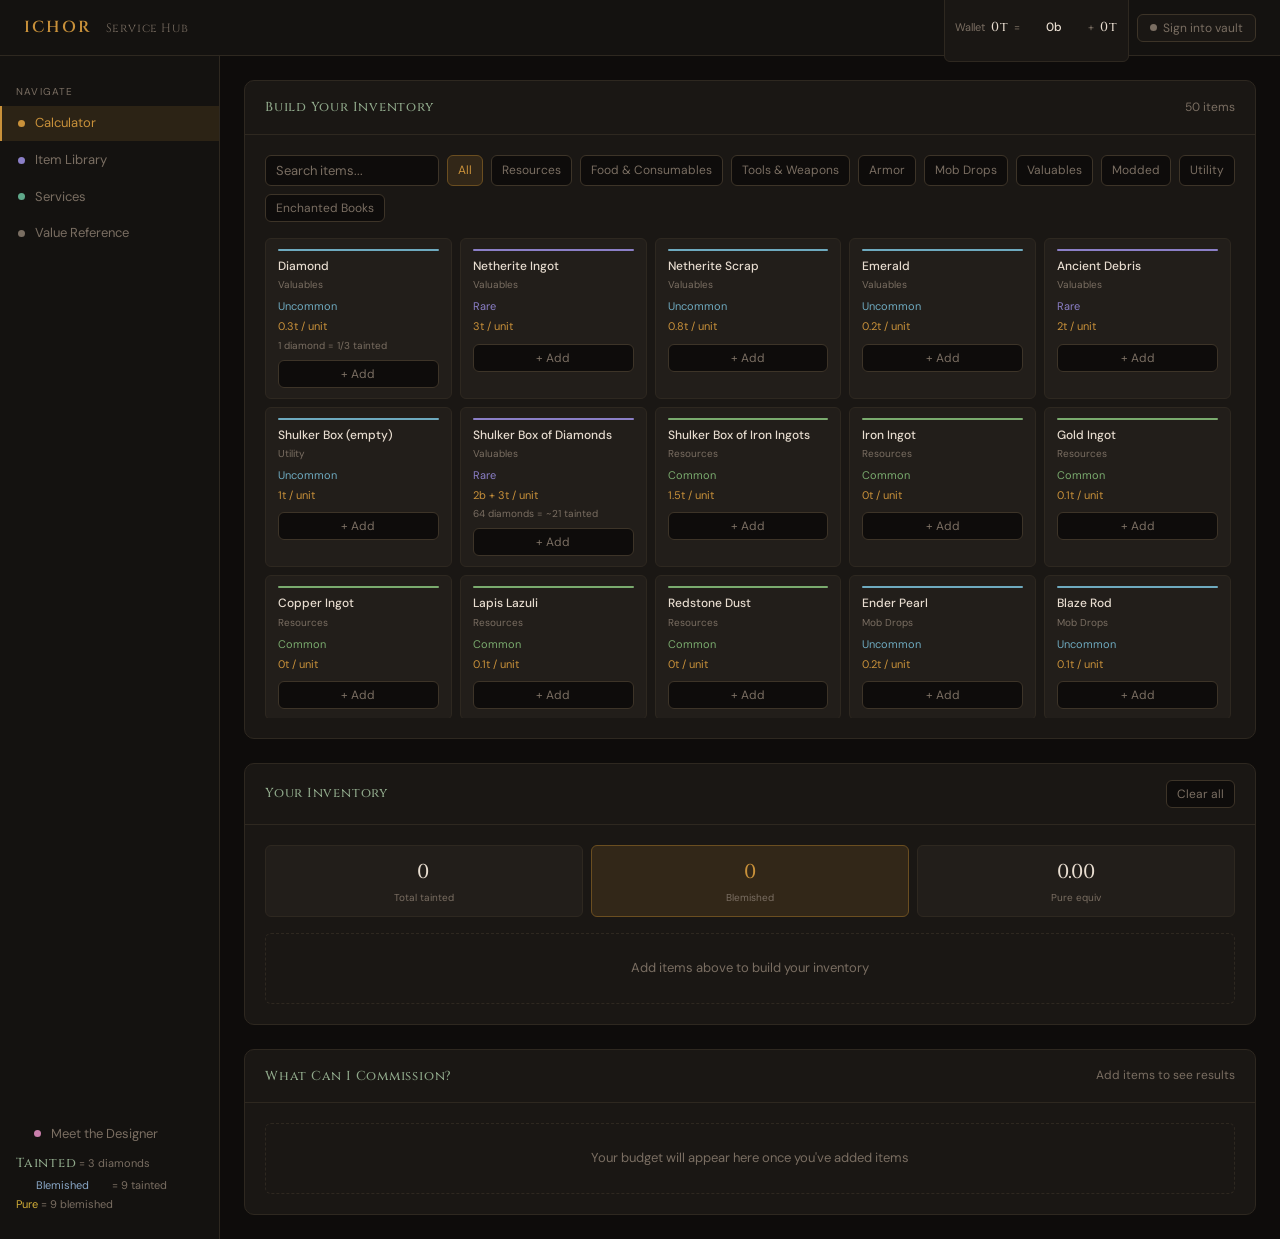
==== commit 7ddbd387: "Added a designer page! Added designer.html and updated index.html to have it on the sidebar" ====
--- a/index.html
+++ b/index.html
@@ -7,13 +7,6 @@
 <link rel="preconnect" href="https://fonts.googleapis.com">
 <link href="https://fonts.googleapis.com/css2?family=Cinzel:wght@400;500;600&family=DM+Sans:wght@300;400;500&display=swap" rel="stylesheet">
 <style>
-/* === MINECRAFT PIXEL FONT === */
-@font-face {
-  font-family: 'MinecraftBold';
-  src: url('https://fonts.cdnfonts.com/s/13160/Minecraft.woff') format('woff');
-  font-weight: bold;
-}
-
 :root {
   --bg:#0e0c0b; --bg2:#141210; --surface:#1a1714; --surface2:#221e1a;
   --border:#2e2820; --border2:#3d3428; --text:#e8ddd0; --muted:#7a6e62;
@@ -27,388 +20,119 @@
   --r-common:#7aab6e; --r-uncommon:#6eaabf; --r-rare:#8b7fc7;
   --r-epic:#c97eab; --r-unique:#d4793a; --r-legendary:#d4af37;
   --radius:10px; --radius-sm:6px; --t:0.18s ease;
-
-  /* MC Theme */
-  --mc-dirt:#5a3e1f;
-  --mc-stone:#888a8c;
-  --mc-grass:#5d8a3c;
-  --mc-wood:#6b4c2a;
-  --mc-pixel:2px;
-}
-
+}
 *,*::before,*::after{box-sizing:border-box;margin:0;padding:0}
 body{font-family:'DM Sans',sans-serif;background:var(--bg);color:var(--text);font-size:14px;line-height:1.6;min-height:100vh}
 ::-webkit-scrollbar{width:6px} ::-webkit-scrollbar-track{background:var(--bg)} ::-webkit-scrollbar-thumb{background:var(--border2);border-radius:3px}
 
-/* === MINECRAFT PIXEL BORDER MIXIN === */
-.mc-border {
-  border:2px solid;
-  border-color:#5a3a1a #2a1a08 #2a1a08 #5a3a1a;
-  box-shadow: inset 2px 2px 0 rgba(255,255,255,0.12), inset -2px -2px 0 rgba(0,0,0,0.4);
-  image-rendering: pixelated;
-}
-
-.mc-btn {
-  border: 2px solid;
-  border-color: #c8c8c8 #888 #888 #c8c8c8;
-  box-shadow: inset 1px 1px 0 rgba(255,255,255,0.25), inset -1px -1px 0 rgba(0,0,0,0.35);
-  background: #5a5a5a;
-  color: #fff;
-  font-family: 'DM Sans', sans-serif;
-  font-size: 12px;
-  font-weight: 600;
-  letter-spacing: .05em;
-  padding: 5px 12px;
-  cursor: pointer;
-  transition: filter .12s;
-  text-shadow: 1px 1px 0 #1a1a1a;
-  border-radius: 1px;
-}
-.mc-btn:hover { filter: brightness(1.25); }
-.mc-btn:active { border-color: #888 #c8c8c8 #c8c8c8 #888; box-shadow: inset -1px -1px 0 rgba(255,255,255,0.25), inset 1px 1px 0 rgba(0,0,0,0.35); }
-.mc-btn.primary {
-  background: #3a6b2a;
-  border-color: #a0c860 #2a4a14 #2a4a14 #a0c860;
-  color: #e8ffd8;
-  text-shadow: 1px 1px 0 #1a3010;
-}
-.mc-btn.primary:hover { filter: brightness(1.2); }
-.mc-btn.danger { background: #6b1a14; border-color: #d46060 #3d0e08 #3d0e08 #d46060; color: #ffe0d8; }
-.mc-btn.gold-btn { background: #5a4010; border-color: #e8c040 #2a1c04 #2a1c04 #e8c040; color: #ffe880; }
-
-/* === INVENTORY SLOT STYLE === */
-.inv-slot-border {
-  border: 3px solid;
-  border-color: #373737 #ffffff40 #ffffff40 #373737;
-  background: #8b8b8b1a;
-}
-
 /* Layout */
-.app{display:grid;grid-template-columns:220px 1fr;grid-template-rows:60px 1fr;min-height:100vh}
-
-/* Topbar - MC dirt-like header */
-.topbar{
-  grid-column:1/-1;
-  background: linear-gradient(180deg, #1c1510 0%, #141210 100%);
-  border-bottom: 3px solid;
-  border-color: var(--accent-dim) #1a0e04 #1a0e04 var(--accent-dim);
-  box-shadow: inset 0 -2px 0 rgba(0,0,0,0.5), 0 2px 8px rgba(0,0,0,0.6);
-  display:flex;align-items:center;padding:0 1.5rem;gap:1rem;
-  position: relative;
-}
-.topbar::before {
-  content: '';
-  position: absolute;
-  bottom: 0; left: 0; right: 0;
-  height: 2px;
-  background: repeating-linear-gradient(90deg, var(--accent-dim) 0px, var(--accent-dim) 4px, transparent 4px, transparent 8px);
-  opacity: 0.5;
-}
-
-.logo{font-family:'Cinzel',serif;font-size:17px;font-weight:600;color:var(--accent);letter-spacing:.15em;flex-shrink:0;text-shadow: 1px 1px 0 #1a0a00, 2px 2px 0 #3a1800;}
+.app{display:grid;grid-template-columns:220px 1fr;grid-template-rows:56px 1fr;min-height:100vh}
+
+/* Topbar */
+.topbar{grid-column:1/-1;background:var(--bg2);border-bottom:1px solid var(--border);display:flex;align-items:center;padding:0 1.5rem;gap:1rem}
+.logo{font-family:'Cinzel',serif;font-size:16px;font-weight:600;color:var(--accent);letter-spacing:.12em;flex-shrink:0}
 .logo span{color:var(--muted);font-weight:400;font-size:12px;margin-left:8px;letter-spacing:.05em}
 .topbar-right{margin-left:auto;display:flex;align-items:center;gap:8px}
-.wallet-chip{
-  background:var(--surface);
-  border:2px solid; border-color:#4a3820 #1a1008 #1a1008 #4a3820;
-  box-shadow: inset 1px 1px 0 rgba(255,255,255,0.08);
-  border-radius:2px;
-  padding:4px 10px;display:flex;align-items:center;gap:6px;font-size:12px;
-}
+.wallet-chip{background:var(--surface);border:1px solid var(--border);border-radius:var(--radius-sm);padding:4px 10px;display:flex;align-items:center;gap:6px;font-size:12px}
 .wallet-chip .val{font-weight:500;color:var(--text)} .wallet-chip .lbl{color:var(--muted);font-size:11px}
-.vault-btn{
-  background:var(--surface);
-  border:2px solid; border-color:#4a4040 #1a1010 #1a1010 #4a4040;
-  box-shadow: inset 1px 1px 0 rgba(255,255,255,0.06);
-  border-radius:2px;
-  color:var(--muted);font-family:'DM Sans',sans-serif;font-size:12px;padding:5px 12px;cursor:pointer;transition:var(--t);display:flex;align-items:center;gap:6px;
-}
-.vault-btn:hover{color:var(--text);border-color:var(--accent-dim) #3d1f00 #3d1f00 var(--accent-dim);}
-.vault-btn.logged-in{border-color:var(--teal-dim) #0a1a12 #0a1a12 var(--teal-dim);color:var(--teal)}
+.vault-btn{background:var(--surface);border:1px solid var(--border2);border-radius:var(--radius-sm);color:var(--muted);font-family:'DM Sans',sans-serif;font-size:12px;padding:5px 12px;cursor:pointer;transition:var(--t);display:flex;align-items:center;gap:6px}
+.vault-btn:hover{color:var(--text);border-color:var(--accent-dim)}
+.vault-btn.logged-in{border-color:var(--teal-dim);color:var(--teal)}
 .v-dot{width:7px;height:7px;border-radius:50%;background:var(--muted);flex-shrink:0}
 .v-dot.on{background:var(--teal);animation:pulse 2s ease-in-out infinite}
 @keyframes pulse{0%,100%{opacity:1}50%{opacity:.5}}
 
-/* Sidebar - MC wooden plank feel */
-.sidebar{
-  background: linear-gradient(180deg, #181410 0%, #141210 100%);
-  border-right: 3px solid;
-  border-color: #3d2e18 #0e0a06 #0e0a06 #3d2e18;
-  padding:1rem 0;display:flex;flex-direction:column;gap:2px;overflow-y:auto;
-}
+/* Sidebar */
+.sidebar{background:var(--bg2);border-right:1px solid var(--border);padding:1rem 0;display:flex;flex-direction:column;gap:2px;overflow-y:auto}
 .nav-sec{padding:.75rem 1rem .25rem;font-size:10px;letter-spacing:.12em;text-transform:uppercase;color:var(--muted)}
-.nav-item{
-  display:flex;align-items:center;gap:10px;padding:7px 1rem;font-size:13px;color:var(--muted);cursor:pointer;
-  border-left:3px solid transparent;transition:var(--t);user-select:none;
-  position: relative;
-}
-.nav-item:hover{color:var(--text);background:rgba(255,255,255,0.04)}
-.nav-item.active{
-  color:var(--accent);
-  border-left-color:var(--accent);
-  background: linear-gradient(90deg, var(--accent-glow), transparent);
-  text-shadow: 0 0 8px var(--accent-dim);
-}
-.nav-dot{width:7px;height:7px;border-radius:50%;flex-shrink:0;image-rendering:pixelated;}
-
-/* MC item icons in nav */
-.nav-icon {
-  width: 18px; height: 18px;
-  image-rendering: pixelated;
-  flex-shrink: 0;
-  filter: drop-shadow(1px 1px 0 rgba(0,0,0,0.8));
-}
-
-.sidebar-curr{padding:.5rem 1rem;font-size:11px;color:var(--muted);line-height:1.8;margin-top:auto;
-  border-top: 1px solid var(--border);
-}
+.nav-item{display:flex;align-items:center;gap:10px;padding:7px 1rem;font-size:13px;color:var(--muted);cursor:pointer;border-left:2px solid transparent;transition:var(--t);user-select:none}
+.nav-item:hover{color:var(--text);background:var(--surface)}
+.nav-item.active{color:var(--accent);border-left-color:var(--accent);background:var(--accent-glow)}
+.nav-dot{width:7px;height:7px;border-radius:50%;flex-shrink:0}
+.sidebar-curr{padding:.5rem 1rem;font-size:11px;color:var(--muted);line-height:1.8;margin-top:auto}
 
 /* Main */
 .main{overflow-y:auto;padding:1.5rem;display:flex;flex-direction:column;gap:1.5rem}
 
-/* Panels - MC chest/book feel */
-.panel{
-  background:var(--surface);
-  border: 2px solid;
-  border-color: #3d3428 #1a1410 #1a1410 #3d3428;
-  box-shadow: inset 1px 1px 0 rgba(255,255,255,0.05), 2px 2px 6px rgba(0,0,0,0.5);
-  border-radius:3px;
-  overflow:hidden;
-}
-.ph{padding:1rem 1.25rem;border-bottom:2px solid;border-color:#2e2820 #141210 #141210 #2e2820;display:flex;align-items:center;gap:10px;flex-wrap:wrap;
-  background: linear-gradient(180deg, rgba(255,255,255,0.03), transparent);
-}
+/* Panels */
+.panel{background:var(--surface);border:1px solid var(--border);border-radius:var(--radius);overflow:hidden}
+.ph{padding:1rem 1.25rem;border-bottom:1px solid var(--border);display:flex;align-items:center;gap:10px;flex-wrap:wrap}
 .pt{font-family:'Cinzel',serif;font-size:13px;font-weight:500;color:var(--text);letter-spacing:.06em}
 .ps{font-size:12px;color:var(--muted);margin-left:auto}
 .pb{padding:1.25rem}
 
 /* Inputs */
-.si{
-  background:var(--bg);
-  border: 2px solid; border-color: #1a1410 #3d2e18 #3d2e18 #1a1410;
-  box-shadow: inset 2px 2px 0 rgba(0,0,0,0.4);
-  border-radius:2px;
-  color:var(--text);font-family:'DM Sans',sans-serif;font-size:13px;padding:6px 10px;flex:1;min-width:160px;outline:none;transition:var(--t);
-}
-.si::placeholder{color:var(--muted)}
-.si:focus{border-color:#1a1410 var(--accent-dim) var(--accent-dim) #1a1410;}
-
+.si{background:var(--bg);border:1px solid var(--border2);border-radius:var(--radius-sm);color:var(--text);font-family:'DM Sans',sans-serif;font-size:13px;padding:6px 10px;flex:1;min-width:160px;outline:none;transition:var(--t)}
+.si::placeholder{color:var(--muted)} .si:focus{border-color:var(--accent-dim)}
 .fb{display:flex;gap:8px;flex-wrap:wrap;margin-bottom:1rem}
-.filter-btn{
-  background:var(--bg);
-  border: 2px solid; border-color: #3d3428 #1a1410 #1a1410 #3d3428;
-  border-radius:2px;
-  color:var(--muted);font-family:'DM Sans',sans-serif;font-size:12px;padding:5px 10px;cursor:pointer;transition:var(--t);white-space:nowrap;
-}
-.filter-btn:hover{color:var(--text);}
-.filter-btn.active{
-  background:var(--accent-glow);
-  border-color: var(--accent-dim) #1a1410 #1a1410 var(--accent-dim);
-  color:var(--accent);
-  text-shadow: 0 0 6px var(--accent-dim);
-}
-
-/* === ITEM TOGGLE SYSTEM === */
-.items-collapsed .item-grid { display: none !important; }
-.toggle-items-btn {
-  display: flex;
-  align-items: center;
-  gap: 6px;
-  font-size: 12px;
-  font-weight: 600;
-  letter-spacing: .04em;
-}
-.toggle-arrow {
-  display: inline-block;
-  transition: transform .2s ease;
-  font-size: 10px;
-}
-.items-collapsed .toggle-arrow { transform: rotate(-90deg); }
-
-/* Item grid - MC inventory slots */
-.item-grid{display:grid;grid-template-columns:repeat(auto-fill,minmax(160px,1fr));gap:8px;max-height:480px;overflow-y:auto;padding-right:4px;padding-top:4px;}
-.ic{
-  background:var(--surface2);
-  border: 2px solid; border-color: #4a3c2a #1a1208 #1a1208 #4a3c2a;
-  box-shadow: inset 1px 1px 0 rgba(255,255,255,0.06);
-  border-radius:2px;
-  padding:10px 12px;cursor:pointer;transition:var(--t);position:relative;user-select:none;
-}
-.ic:hover{
-  border-color: #6a5a3a #2a1c0e #2a1c0e #6a5a3a;
-  background:var(--bg2);
-}
-.ic.in-inv{
-  border-color: var(--accent-dim) #3d2000 #3d2000 var(--accent-dim);
-  background:var(--accent-glow);
-  box-shadow: inset 1px 1px 0 rgba(255,200,60,0.1), 0 0 8px rgba(201,145,58,0.15);
-}
-
-/* MC item slot decoration */
-.ic::before {
-  content: '';
-  position: absolute;
-  top: 0; right: 0;
-  width: 12px; height: 12px;
-  background: rgba(255,255,255,0.04);
-  clip-path: polygon(0 0, 100% 0, 100% 100%);
-}
-
+.filter-btn{background:var(--bg);border:1px solid var(--border2);border-radius:var(--radius-sm);color:var(--muted);font-family:'DM Sans',sans-serif;font-size:12px;padding:5px 10px;cursor:pointer;transition:var(--t);white-space:nowrap}
+.filter-btn:hover{color:var(--text)}
+.filter-btn.active{background:var(--accent-glow);border-color:var(--accent-dim);color:var(--accent)}
+
+/* Item grid */
+.item-grid{display:grid;grid-template-columns:repeat(auto-fill,minmax(160px,1fr));gap:8px;max-height:480px;overflow-y:auto;padding-right:4px}
+.ic{background:var(--surface2);border:1px solid var(--border);border-radius:var(--radius-sm);padding:10px 12px;cursor:pointer;transition:var(--t);position:relative;user-select:none}
+.ic:hover{border-color:var(--border2);background:var(--bg2)}
+.ic.in-inv{border-color:var(--accent-dim);background:var(--accent-glow)}
 .irb{height:2px;border-radius:99px;margin-bottom:8px}
 .in{font-size:12px;font-weight:500;color:var(--text);line-height:1.3;margin-bottom:3px}
 .icat{font-size:10px;color:var(--muted);margin-bottom:5px}
 .qty-c{display:flex;align-items:center;gap:6px;margin-top:8px}
-.qty-btn{
-  width:20px;height:20px;
-  background:var(--surface);
-  border: 2px solid; border-color: #5a5a5a #2a2a2a #2a2a2a #5a5a5a;
-  color:var(--text);font-size:14px;line-height:1;cursor:pointer;display:flex;align-items:center;justify-content:center;transition:var(--t);
-  border-radius:1px;
-  text-shadow: 1px 1px 0 #000;
-}
-.qty-btn:hover{
-  border-color: var(--accent-dim) #2a1a00 #2a1a00 var(--accent-dim);
-  color:var(--accent);
-  background:var(--accent-glow);
-}
+.qty-btn{width:20px;height:20px;background:var(--surface);border:1px solid var(--border2);border-radius:3px;color:var(--text);font-size:14px;line-height:1;cursor:pointer;display:flex;align-items:center;justify-content:center;transition:var(--t)}
+.qty-btn:hover{background:var(--surface2);border-color:var(--accent-dim);color:var(--accent)}
 .qty-d{font-size:12px;font-weight:500;color:var(--text);min-width:20px;text-align:center}
 .ep{margin-top:8px;border-top:1px solid var(--border);padding-top:8px}
 .el{font-size:10px;color:var(--muted);margin-bottom:5px}
-.esel{
-  background:var(--bg);
-  border: 2px solid; border-color:#1a1410 #3d2e18 #3d2e18 #1a1410;
-  border-radius:2px;
-  color:var(--text);font-family:'DM Sans',sans-serif;font-size:11px;padding:4px 6px;width:100%;outline:none;cursor:pointer;
-}
+.esel{background:var(--bg);border:1px solid var(--border2);border-radius:var(--radius-sm);color:var(--text);font-family:'DM Sans',sans-serif;font-size:11px;padding:4px 6px;width:100%;outline:none;cursor:pointer}
 .esel option{background:var(--surface)}
 .etags{display:flex;flex-wrap:wrap;gap:3px;margin-top:5px}
-.etag{
-  background:var(--purple-dim);color:var(--purple);
-  font-size:10px;padding:2px 5px;
-  border: 1px solid var(--purple-dim);
-  border-radius:1px;
-  cursor:pointer;display:flex;align-items:center;gap:3px;
-}
+.etag{background:var(--purple-dim);color:var(--purple);font-size:10px;padding:2px 5px;border-radius:3px;cursor:pointer;display:flex;align-items:center;gap:3px}
 .etag:hover{opacity:.7}
 
 /* Inventory list */
 .inv-list{display:flex;flex-direction:column;gap:6px;min-height:60px}
-.inv-row{
-  display:flex;align-items:center;gap:10px;
-  background:var(--surface2);
-  border: 2px solid; border-color: #3d3428 #1a1410 #1a1410 #3d3428;
-  border-radius:2px;
-  padding:8px 10px;
-}
-.inv-rb{width:4px;border-radius:1px;align-self:stretch;flex-shrink:0;min-width:4px}
+.inv-row{display:flex;align-items:center;gap:10px;background:var(--surface2);border:1px solid var(--border);border-radius:var(--radius-sm);padding:8px 10px}
+.inv-rb{width:4px;border-radius:2px;align-self:stretch;flex-shrink:0;min-width:4px}
 .inv-n{flex:1;font-size:12px;font-weight:500;color:var(--text)}
 .inv-e{font-size:10px;color:var(--purple)}
-.inv-v{font-size:12px;color:var(--accent);font-weight:500;white-space:nowrap;text-shadow:0 0 6px var(--accent-dim);}
+.inv-v{font-size:12px;color:var(--accent);font-weight:500;white-space:nowrap}
 .inv-x{color:var(--muted);cursor:pointer;font-size:14px;padding:2px 4px;transition:var(--t)}
 .inv-x:hover{color:var(--red)}
-.empty-state{color:var(--muted);font-size:13px;text-align:center;padding:1.5rem;
-  border: 2px dashed var(--border);
-  border-radius:2px;
-}
+.empty-state{color:var(--muted);font-size:13px;text-align:center;padding:1.5rem;border:1px dashed var(--border);border-radius:var(--radius-sm)}
 
 /* Wallet summary */
 .ws{display:grid;grid-template-columns:repeat(3,1fr);gap:8px;margin-bottom:1rem}
-.wc{
-  background:var(--surface2);
-  border: 2px solid; border-color: #3d3428 #1a1410 #1a1410 #3d3428;
-  box-shadow: inset 1px 1px 0 rgba(255,255,255,0.04);
-  border-radius:2px;
-  padding:10px 12px;text-align:center;
-}
+.wc{background:var(--surface2);border:1px solid var(--border);border-radius:var(--radius-sm);padding:10px 12px;text-align:center}
 .wc .wv{font-size:20px;font-weight:500;color:var(--text);font-family:'Cinzel',serif}
 .wc .wl{font-size:10px;color:var(--muted);margin-top:2px}
-.wc.hl{
-  border-color: var(--accent-dim) #3d2000 #3d2000 var(--accent-dim);
-  background:var(--accent-glow);
-  box-shadow: 0 0 12px rgba(201,145,58,0.1);
-}
-.wc.hl .wv{color:var(--accent);text-shadow:0 0 8px var(--accent-dim);}
+.wc.hl{border-color:var(--accent-dim);background:var(--accent-glow)}
+.wc.hl .wv{color:var(--accent)}
 
 /* Services */
 .svc-grid{display:grid;grid-template-columns:repeat(auto-fill,minmax(220px,1fr));gap:8px}
-.svc{
-  background:var(--surface2);
-  border: 2px solid; border-color: #3d3428 #1a1410 #1a1410 #3d3428;
-  border-radius:2px;
-  padding:12px 14px;position:relative;transition:var(--t);
-}
-.svc.ca{border-color:var(--teal-dim) #0a1812 #0a1812 var(--teal-dim);}
-.svc.ca-max{
-  border-color: var(--teal) #0a2018 #0a2018 var(--teal);
-  box-shadow:0 0 0 1px var(--teal-dim), 0 0 12px rgba(95,168,138,0.15);
-}
+.svc{background:var(--surface2);border:1px solid var(--border);border-radius:var(--radius-sm);padding:12px 14px;position:relative;transition:var(--t)}
+.svc.ca{border-color:var(--teal-dim)} .svc.ca-max{border-color:var(--teal);box-shadow:0 0 0 1px var(--teal-dim)}
 .svc.no-ca{opacity:.45} .svc.qo{border-style:dashed}
 .sc{font-size:10px;letter-spacing:.08em;text-transform:uppercase;color:var(--muted);margin-bottom:4px}
 .sn{font-size:13px;font-weight:500;color:var(--text);margin-bottom:4px}
 .sd{font-size:11px;color:var(--muted);margin-bottom:8px;line-height:1.4}
-.sp{font-size:13px;font-weight:500;color:var(--accent);text-shadow:0 0 6px var(--accent-dim);}
+.sp{font-size:13px;font-weight:500;color:var(--accent)}
 .ss{font-size:10px;color:var(--muted);margin-top:1px}
-.sbadge{position:absolute;top:8px;right:8px;font-size:10px;font-weight:500;padding:2px 7px;border-radius:2px;border:1px solid;}
-.bp{background:var(--purple-dim);color:var(--purple);border-color:var(--purple-dim);}
-.ba{background:var(--teal-dim);color:var(--teal);border-color:var(--teal-dim);}
-.bsav{background:var(--gold-dim);color:var(--gold);border-color:var(--gold-dim);}
-.bq{background:var(--red-dim);color:#e07060;border-color:var(--red-dim);}
-.bcustom{background:rgba(139,127,199,0.15);color:var(--purple);border-color:var(--purple-dim);}
+.sbadge{position:absolute;top:8px;right:8px;font-size:10px;font-weight:500;padding:2px 7px;border-radius:3px}
+.bp{background:var(--purple-dim);color:var(--purple)} .ba{background:var(--teal-dim);color:var(--teal)}
+.bsav{background:var(--gold-dim);color:var(--gold)} .bq{background:var(--red-dim);color:#e07060}
 .abar{height:3px;border-radius:99px;background:var(--border);margin-top:8px;overflow:hidden}
 .afill{height:100%;border-radius:99px;background:var(--teal);transition:width .4s ease}
 
-/* Svc owner tag */
-.svc-owner{font-size:10px;color:var(--muted);margin-top:6px;
-  padding-top:6px;border-top:1px solid var(--border);
-  display:flex;align-items:center;gap:4px;
-}
-.svc-owner-dot{width:5px;height:5px;border-radius:50%;background:var(--purple);flex-shrink:0;}
-
-/* Add service button */
-.add-svc-row {
-  display: flex;
-  align-items: center;
-  gap: 8px;
-  margin-bottom: 1rem;
-  flex-wrap: wrap;
-}
-
-/* Service creation panel */
-.svc-create-panel {
-  background: var(--bg2);
-  border: 2px solid; border-color: var(--purple-dim) #1a1224 #1a1224 var(--purple-dim);
-  border-radius: 3px;
-  padding: 1.25rem;
-  margin-bottom: 1rem;
-  display: none;
-}
-.svc-create-panel.open { display: block; }
-.svc-create-grid {
-  display: grid;
-  grid-template-columns: 1fr 1fr;
-  gap: 10px;
-  margin-bottom: 10px;
-}
-.svc-create-grid .full { grid-column: 1 / -1; }
-.form-label {
-  font-size: 10px;
-  color: var(--muted);
-  letter-spacing: .08em;
-  text-transform: uppercase;
-  margin-bottom: 4px;
-  display: block;
-}
-.form-row { display: flex; flex-direction: column; }
-
 /* Table */
 .rt{width:100%;border-collapse:collapse;font-size:12px}
-.rt th{text-align:left;padding:6px 10px;color:var(--muted);font-weight:400;font-size:10px;letter-spacing:.08em;text-transform:uppercase;border-bottom:2px solid var(--border)}
+.rt th{text-align:left;padding:6px 10px;color:var(--muted);font-weight:400;font-size:10px;letter-spacing:.08em;text-transform:uppercase;border-bottom:1px solid var(--border)}
 .rt td{padding:7px 10px;border-bottom:1px solid var(--border);color:var(--text)}
 .rt tr:last-child td{border-bottom:none} .rt tr:hover td{background:var(--surface2)}
 
 /* Tabs */
-.tabs{display:flex;border-bottom:2px solid var(--border);margin-bottom:1rem}
-.tab{padding:8px 14px;font-size:12px;color:var(--muted);cursor:pointer;border-bottom:2px solid transparent;margin-bottom:-2px;transition:var(--t);user-select:none}
+.tabs{display:flex;border-bottom:1px solid var(--border);margin-bottom:1rem}
+.tab{padding:8px 14px;font-size:12px;color:var(--muted);cursor:pointer;border-bottom:2px solid transparent;margin-bottom:-1px;transition:var(--t);user-select:none}
 .tab:hover{color:var(--text)} .tab.active{color:var(--accent);border-bottom-color:var(--accent)}
 
 /* Piece colors */
@@ -425,335 +149,210 @@
 .page-section.active{display:flex}
 
 /* Vault modal */
-.overlay{position:fixed;inset:0;background:rgba(0,0,0,.8);display:flex;align-items:center;justify-content:center;z-index:100;opacity:0;pointer-events:none;transition:opacity .2s ease}
+.overlay{position:fixed;inset:0;background:rgba(0,0,0,.75);display:flex;align-items:center;justify-content:center;z-index:100;opacity:0;pointer-events:none;transition:opacity .2s ease}
 .overlay.open{opacity:1;pointer-events:all}
-.modal{
-  background:var(--surface);
-  border: 3px solid; border-color: #5a4a30 #1a1408 #1a1408 #5a4a30;
-  box-shadow: inset 2px 2px 0 rgba(255,255,255,0.06), 4px 4px 0 rgba(0,0,0,0.6), 8px 8px 20px rgba(0,0,0,0.8);
-  border-radius:3px;
-  padding:1.75rem;width:100%;max-width:380px;transform:translateY(12px);transition:transform .2s ease;
-}
+.modal{background:var(--surface);border:1px solid var(--border2);border-radius:var(--radius);padding:1.75rem;width:100%;max-width:360px;transform:translateY(12px);transition:transform .2s ease}
 .overlay.open .modal{transform:none}
-.mt{font-family:'Cinzel',serif;font-size:16px;font-weight:500;color:var(--accent);letter-spacing:.08em;margin-bottom:.25rem;text-shadow:1px 1px 0 #1a0a00;}
+.mt{font-family:'Cinzel',serif;font-size:16px;font-weight:500;color:var(--accent);letter-spacing:.08em;margin-bottom:.25rem}
 .msub{font-size:12px;color:var(--muted);margin-bottom:1.25rem;line-height:1.5}
 .mf{margin-bottom:1rem}
 .ml{font-size:11px;color:var(--muted);letter-spacing:.06em;text-transform:uppercase;margin-bottom:5px;display:block}
-.mi{
-  width:100%;background:var(--bg);
-  border: 2px solid; border-color: #1a1410 #3d2e18 #3d2e18 #1a1410;
-  box-shadow: inset 2px 2px 0 rgba(0,0,0,0.4);
-  border-radius:2px;
-  color:var(--text);font-family:'DM Sans',sans-serif;font-size:14px;padding:8px 12px;outline:none;transition:var(--t);
-}
-.mi:focus{border-color:#1a1410 var(--accent-dim) var(--accent-dim) #1a1410;}
-.mi::placeholder{color:var(--muted)}
+.mi{width:100%;background:var(--bg);border:1px solid var(--border2);border-radius:var(--radius-sm);color:var(--text);font-family:'DM Sans',sans-serif;font-size:14px;padding:8px 12px;outline:none;transition:var(--t)}
+.mi:focus{border-color:var(--accent-dim)} .mi::placeholder{color:var(--muted)}
 .mact{display:flex;gap:8px;margin-top:1.25rem}
-.btn-p{
-  flex:1;
-  background:var(--accent-dim);
-  border: 2px solid; border-color: var(--accent) #3d2000 #3d2000 var(--accent);
-  border-radius:2px;color:var(--accent);font-family:'DM Sans',sans-serif;font-size:13px;font-weight:500;padding:8px 16px;cursor:pointer;transition:var(--t);
-  text-shadow: 0 0 6px rgba(201,145,58,0.4);
-}
-.btn-p:hover{background:var(--accent);color:var(--bg);text-shadow:none;}
-.btn-p:disabled{opacity:.4;cursor:not-allowed}
-.btn-s{
-  background:transparent;
-  border: 2px solid; border-color: #3d3428 #1a1410 #1a1410 #3d3428;
-  border-radius:2px;color:var(--muted);font-family:'DM Sans',sans-serif;font-size:13px;padding:8px 14px;cursor:pointer;transition:var(--t);
-}
+.btn-p{flex:1;background:var(--accent-dim);border:1px solid var(--accent);border-radius:var(--radius-sm);color:var(--accent);font-family:'DM Sans',sans-serif;font-size:13px;font-weight:500;padding:8px 16px;cursor:pointer;transition:var(--t)}
+.btn-p:hover{background:var(--accent);color:var(--bg)} .btn-p:disabled{opacity:.4;cursor:not-allowed}
+.btn-s{background:transparent;border:1px solid var(--border2);border-radius:var(--radius-sm);color:var(--muted);font-family:'DM Sans',sans-serif;font-size:13px;padding:8px 14px;cursor:pointer;transition:var(--t)}
 .btn-s:hover{color:var(--text)}
 .merr{font-size:12px;color:var(--red);margin-top:8px;min-height:16px}
-.mtabs{display:flex;border-bottom:2px solid var(--border);margin-bottom:1.25rem}
-.mtab{padding:7px 14px;font-size:12px;color:var(--muted);cursor:pointer;border-bottom:2px solid transparent;margin-bottom:-2px;transition:var(--t)}
+.mtabs{display:flex;border-bottom:1px solid var(--border);margin-bottom:1.25rem}
+.mtab{padding:7px 14px;font-size:12px;color:var(--muted);cursor:pointer;border-bottom:2px solid transparent;margin-bottom:-1px;transition:var(--t)}
 .mtab:hover{color:var(--text)} .mtab.active{color:var(--accent);border-bottom-color:var(--accent)}
 
 /* Vault bar */
-.vbar{
-  background:var(--teal-dim);
-  border: 2px solid; border-color: var(--teal) #0a1a12 #0a1a12 var(--teal);
-  box-shadow: 0 0 8px rgba(95,168,138,0.15);
-  border-radius:2px;
-  padding:8px 14px;display:flex;align-items:center;gap:10px;font-size:12px;
-}
+.vbar{background:var(--teal-dim);border:1px solid var(--teal);border-radius:var(--radius-sm);padding:8px 14px;display:flex;align-items:center;gap:10px;font-size:12px}
 .vbar-name{color:var(--teal);font-weight:500}
 .vbar-status{color:var(--muted);font-size:11px}
 .vbar-acts{margin-left:auto;display:flex;gap:6px}
-.vsave{
-  background:var(--teal-dim);
-  border: 2px solid; border-color: var(--teal) #0a1a12 #0a1a12 var(--teal);
-  border-radius:2px;color:var(--teal);font-family:'DM Sans',sans-serif;font-size:12px;padding:4px 12px;cursor:pointer;transition:var(--t);
-}
-.vsave:hover{background:var(--teal);color:var(--bg2);}
-.vsave:disabled{opacity:.4;cursor:not-allowed}
-.vout{
-  background:transparent;
-  border: 2px solid; border-color: #3d3428 #1a1410 #1a1410 #3d3428;
-  border-radius:2px;color:var(--muted);font-family:'DM Sans',sans-serif;font-size:12px;padding:4px 10px;cursor:pointer;transition:var(--t);
-}
-.vout:hover{color:var(--red);border-color:var(--red-dim) #1a0808 #1a0808 var(--red-dim);}
+.vsave{background:var(--teal-dim);border:1px solid var(--teal);border-radius:var(--radius-sm);color:var(--teal);font-family:'DM Sans',sans-serif;font-size:12px;padding:4px 12px;cursor:pointer;transition:var(--t)}
+.vsave:hover{background:var(--teal);color:var(--bg2)} .vsave:disabled{opacity:.4;cursor:not-allowed}
+.vout{background:transparent;border:1px solid var(--border2);border-radius:var(--radius-sm);color:var(--muted);font-family:'DM Sans',sans-serif;font-size:12px;padding:4px 10px;cursor:pointer;transition:var(--t)}
+.vout:hover{color:var(--red);border-color:var(--red-dim)}
 
 /* Toast */
-.toast{
-  position:fixed;bottom:1.5rem;right:1.5rem;
-  background:var(--surface2);
-  border: 2px solid; border-color: #4a4030 #1a1810 #1a1810 #4a4030;
-  box-shadow: 2px 2px 0 rgba(0,0,0,0.8), 4px 4px 10px rgba(0,0,0,0.6);
-  border-radius:2px;
-  padding:10px 16px;font-size:13px;color:var(--text);z-index:200;transform:translateY(8px);opacity:0;transition:all .25s ease;pointer-events:none;
-}
+.toast{position:fixed;bottom:1.5rem;right:1.5rem;background:var(--surface2);border:1px solid var(--border2);border-radius:var(--radius-sm);padding:10px 16px;font-size:13px;color:var(--text);z-index:200;transform:translateY(8px);opacity:0;transition:all .25s ease;pointer-events:none}
 .toast.show{transform:none;opacity:1}
-.toast.success{border-color:var(--teal-dim) #0a1812 #0a1812 var(--teal-dim);color:var(--teal)}
-.toast.error{border-color:var(--red-dim) #1a0808 #1a0808 var(--red-dim);color:#e07060}
-
-/* === MC ITEM ICONS (SVG-based pixel art) === */
-.mc-sword-icon { display:inline-block; width:14px; height:14px; image-rendering:pixelated; }
-
-/* MC xp orb glow on active item counts */
-.xp-glow { color: var(--green); text-shadow: 0 0 6px var(--green-dim); }
+.toast.success{border-color:var(--teal-dim);color:var(--teal)}
+.toast.error{border-color:var(--red-dim);color:#e07060}
 
 @media(max-width:700px){
-  .app{grid-template-columns:1fr;grid-template-rows:60px auto 1fr}
-  .sidebar{grid-row:2;flex-direction:row;flex-wrap:wrap;padding:.5rem;border-right:none;border-bottom:2px solid var(--border);overflow-x:auto}
+  .app{grid-template-columns:1fr;grid-template-rows:56px auto 1fr}
+  .sidebar{grid-row:2;flex-direction:row;flex-wrap:wrap;padding:.5rem;border-right:none;border-bottom:1px solid var(--border);overflow-x:auto}
   .nav-sec,.sidebar-curr{display:none}
   .nav-item{border-left:none;border-bottom:2px solid transparent;padding:6px 10px;font-size:12px}
   .nav-item.active{border-left-color:transparent;border-bottom-color:var(--accent)}
   .item-grid{grid-template-columns:repeat(auto-fill,minmax(130px,1fr))}
   .ws{grid-template-columns:repeat(3,1fr)}
   .svc-grid{grid-template-columns:1fr}
-  .svc-create-grid { grid-template-columns: 1fr; }
 }
 </style>
 </head>
 <body>
 <div class="app">
-  <header class="topbar">
-    <div class="logo">ICHOR <span>Service Hub</span></div>
-    <div class="topbar-right">
-      <div class="wallet-chip">
-        <span class="lbl">Wallet</span>
-        <span class="val pt" id="tw-t">0t</span>
-        <span class="lbl">=</span>
-        <span class="val pb" id="tw-b">0b</span>
-        <span class="lbl">+</span>
-        <span class="val pt" id="tw-r">0t</span>
-      </div>
-      <button class="vault-btn" id="vault-btn" onclick="openModal()">
-        <div class="v-dot" id="v-dot"></div>
-        <span id="v-label">Sign into vault</span>
-      </button>
-    </div>
-  </header>
-
-  <nav class="sidebar">
-    <div class="nav-sec">Navigate</div>
-    <div class="nav-item active" data-page="calculator">
-      <svg class="nav-icon" viewBox="0 0 16 16" fill="none"><rect x="2" y="2" width="4" height="4" fill="#d4af37"/><rect x="6" y="2" width="4" height="4" fill="#c9913a"/><rect x="10" y="2" width="4" height="4" fill="#7aab6e"/><rect x="2" y="6" width="12" height="2" fill="#888"/><rect x="2" y="10" width="4" height="4" fill="#6eaabf"/><rect x="10" y="10" width="4" height="4" fill="#c97eab"/></svg>
-      Calculator
-    </div>
-    <div class="nav-item" data-page="library">
-      <svg class="nav-icon" viewBox="0 0 16 16" fill="none"><rect x="3" y="1" width="10" height="14" fill="#5a3e1f"/><rect x="4" y="2" width="8" height="12" fill="#8b6030"/><rect x="5" y="4" width="6" height="1" fill="#d4af37"/><rect x="5" y="6" width="6" height="1" fill="#d4af37"/><rect x="5" y="8" width="4" height="1" fill="#d4af37"/></svg>
-      Item Library
-    </div>
-    <div class="nav-item" data-page="services">
-      <svg class="nav-icon" viewBox="0 0 16 16" fill="none"><rect x="2" y="6" width="12" height="8" fill="#8b6030"/><rect x="2" y="6" width="12" height="2" fill="#5a3e1f"/><rect x="5" y="3" width="6" height="4" fill="#5a3e1f"/><rect x="6" y="4" width="4" height="3" fill="#6eaabf"/><rect x="6" y="9" width="4" height="3" fill="#c9913a"/></svg>
-      Services
-    </div>
-    <div class="nav-item" data-page="reference">
-      <svg class="nav-icon" viewBox="0 0 16 16" fill="none"><rect x="4" y="2" width="8" height="1" fill="#d4af37"/><rect x="4" y="4" width="8" height="1" fill="#c8c8c8"/><rect x="4" y="6" width="8" height="1" fill="#c8c8c8"/><rect x="4" y="8" width="5" height="1" fill="#c8c8c8"/><rect x="2" y="1" width="2" height="14" fill="#5a3e1f"/></svg>
-      Value Reference
-    </div>
-    <div class="sidebar-curr">
-      <div><span class="pt">Tainted</span> = 3 diamonds</div>
-      <div><span class="pb">Blemished</span> = 9 tainted</div>
-      <div><span class="pp">Pure</span> = 9 blemished</div>
-    </div>
-  </nav>
-
-  <main class="main">
-
-    <!-- CALCULATOR -->
-    <div class="page-section active" id="page-calculator">
-
-      <div class="panel" id="vbar-panel" style="display:none">
-        <div class="pb" style="padding:.75rem 1.25rem">
-          <div class="vbar">
-            <div class="v-dot on"></div>
-            <span class="vbar-name" id="vbar-name"></span>
-            <span class="vbar-status" id="vbar-status">Vault loaded</span>
-            <div class="vbar-acts">
-              <button class="vsave" id="vsave-btn" onclick="saveVault()">Save vault</button>
-              <button class="vout" onclick="logoutVault()">Sign out</button>
-            </div>
+
+<header class="topbar">
+  <div class="logo">ICHOR <span>Service Hub</span></div>
+  <div class="topbar-right">
+    <div class="wallet-chip">
+      <span class="lbl">Wallet</span>
+      <span class="val pt" id="tw-t">0t</span>
+      <span class="lbl">=</span>
+      <span class="val pb" id="tw-b">0b</span>
+      <span class="lbl">+</span>
+      <span class="val pt" id="tw-r">0t</span>
+    </div>
+    <button class="vault-btn" id="vault-btn" onclick="openModal()">
+      <div class="v-dot" id="v-dot"></div>
+      <span id="v-label">Sign into vault</span>
+    </button>
+  </div>
+</header>
+
+<nav class="sidebar">
+  <div class="nav-sec">Navigate</div>
+  <div class="nav-item active" data-page="calculator"><div class="nav-dot" style="background:var(--accent)"></div>Calculator</div>
+  <div class="nav-item" data-page="library"><div class="nav-dot" style="background:var(--purple)"></div>Item Library</div>
+  <div class="nav-item" data-page="services"><div class="nav-dot" style="background:var(--teal)"></div>Services</div>
+  <div class="nav-item" data-page="reference"><div class="nav-dot" style="background:var(--muted)"></div>Value Reference</div>
+  <div class="sidebar-curr">
+  <div class="nav-item" onclick="location.href='designer.html'">
+    <div class="nav-dot" style="background:var(--pink)"></div>Meet the Designer
+  </div>
+    <div><span class="pt">Tainted</span> = 3 diamonds</div>
+    <div><span class="pb">Blemished</span> = 9 tainted</div>
+    <div><span class="pp">Pure</span> = 9 blemished</div>
+  </div>
+</nav>
+
+<main class="main">
+
+  <!-- CALCULATOR -->
+  <div class="page-section active" id="page-calculator">
+
+    <div class="panel" id="vbar-panel" style="display:none">
+      <div class="pb" style="padding:.75rem 1.25rem">
+        <div class="vbar">
+          <div class="v-dot on"></div>
+          <span class="vbar-name" id="vbar-name"></span>
+          <span class="vbar-status" id="vbar-status">Vault loaded</span>
+          <div class="vbar-acts">
+            <button class="vsave" id="vsave-btn" onclick="saveVault()">Save vault</button>
+            <button class="vout" onclick="logoutVault()">Sign out</button>
           </div>
         </div>
       </div>
-
-      <div class="panel">
-        <div class="ph">
-          <div class="pt">Build Your Inventory</div>
-          <div class="ps" id="item-count">Loading...</div>
-          <button class="mc-btn toggle-items-btn" id="toggle-items-btn" onclick="toggleItems()">
-            <span class="toggle-arrow" id="toggle-arrow">▼</span>
-            <span id="toggle-label">Hide Items</span>
-          </button>
+    </div>
+
+    <div class="panel">
+      <div class="ph"><div class="pt">Build Your Inventory</div><div class="ps" id="item-count">Loading...</div></div>
+      <div class="pb">
+        <div class="fb" id="calc-fb"><input type="text" class="si" id="item-search" placeholder="Search items..."></div>
+        <div class="item-grid" id="item-grid"><div class="loading"><div class="spinner"></div>Loading items...</div></div>
+      </div>
+    </div>
+
+    <div class="panel">
+      <div class="ph"><div class="pt">Your Inventory</div><button class="filter-btn" id="clear-inv" style="margin-left:auto">Clear all</button></div>
+      <div class="pb">
+        <div class="ws">
+          <div class="wc"><div class="wv pt" id="ws-t">0</div><div class="wl">Total tainted</div></div>
+          <div class="wc hl"><div class="wv" id="ws-b">0</div><div class="wl">Blemished</div></div>
+          <div class="wc"><div class="wv pp" id="ws-p">0.00</div><div class="wl">Pure equiv</div></div>
         </div>
-        <div class="pb" id="items-section">
-          <div class="fb" id="calc-fb"><input type="text" class="si" id="item-search" placeholder="Search items..."></div>
-          <div class="item-grid" id="item-grid"><div class="loading"><div class="spinner"></div>Loading items...</div></div>
+        <div class="inv-list" id="inv-list"><div class="empty-state">Add items above to build your inventory</div></div>
+      </div>
+    </div>
+
+    <div class="panel">
+      <div class="ph"><div class="pt">What Can I Commission?</div><div class="ps" id="afford-ct">Add items to see results</div></div>
+      <div class="pb" id="afford-body"><div class="empty-state">Your budget will appear here once you've added items</div></div>
+    </div>
+
+  </div>
+
+  <!-- LIBRARY -->
+  <div class="page-section" id="page-library">
+    <div class="panel">
+      <div class="ph"><div class="pt">Item Library</div><div class="ps" id="lib-count">Loading...</div></div>
+      <div class="pb">
+        <div class="fb"><input type="text" class="si" id="lib-search" placeholder="Search items & enchants..."></div>
+        <div class="tabs" id="lib-tabs">
+          <div class="tab active" data-tab="items">Items</div>
+          <div class="tab" data-tab="enchants">Enchantments</div>
         </div>
-      </div>
-
-      <div class="panel">
-        <div class="ph"><div class="pt">Your Inventory</div><button class="mc-btn danger filter-btn" id="clear-inv" style="margin-left:auto;font-size:11px;">Clear all</button></div>
-        <div class="pb">
-          <div class="ws">
-            <div class="wc"><div class="wv pt" id="ws-t">0</div><div class="wl">Total tainted</div></div>
-            <div class="wc hl"><div class="wv" id="ws-b">0</div><div class="wl">Blemished</div></div>
-            <div class="wc"><div class="wv pp" id="ws-p">0.00</div><div class="wl">Pure equiv</div></div>
-          </div>
-          <div class="inv-list" id="inv-list"><div class="empty-state">Add items above to build your inventory</div></div>
+        <div id="lib-items"><div class="item-grid" id="lib-grid" style="max-height:none"><div class="loading"><div class="spinner"></div></div></div></div>
+        <div id="lib-enchants" class="hidden">
+          <table class="rt" id="ench-table"><thead><tr><th>Enchantment</th><th>Category</th><th>Rarity</th><th>On item</th><th>As book</th></tr></thead><tbody></tbody></table>
         </div>
       </div>
-
-      <div class="panel">
-        <div class="ph"><div class="pt">What Can I Commission?</div><div class="ps" id="afford-ct">Add items to see results</div></div>
-        <div class="pb" id="afford-body"><div class="empty-state">Your budget will appear here once you've added items</div></div>
-      </div>
-
-    </div>
-
-    <!-- LIBRARY -->
-    <div class="page-section" id="page-library">
-      <div class="panel">
-        <div class="ph"><div class="pt">Item Library</div><div class="ps" id="lib-count">Loading...</div></div>
-        <div class="pb">
-          <div class="fb"><input type="text" class="si" id="lib-search" placeholder="Search items & enchants..."></div>
-          <div class="tabs" id="lib-tabs">
-            <div class="tab active" data-tab="items">Items</div>
-            <div class="tab" data-tab="enchants">Enchantments</div>
-          </div>
-          <div id="lib-items"><div class="item-grid" id="lib-grid" style="max-height:none"><div class="loading"><div class="spinner"></div></div></div></div>
-          <div id="lib-enchants" class="hidden">
-            <table class="rt" id="ench-table"><thead><tr><th>Enchantment</th><th>Category</th><th>Rarity</th><th>On item</th><th>As book</th></tr></thead><tbody></tbody></table>
-          </div>
-        </div>
-      </div>
-    </div>
-
-    <!-- SERVICES -->
-    <div class="page-section" id="page-services">
-      <div class="panel">
-        <div class="ph">
-          <div class="pt">Available Services</div>
-          <div class="ps" id="svc-count">All prices in tainted pieces</div>
-        </div>
-        <div class="pb">
-          <div class="add-svc-row">
-            <input type="text" class="si" id="svc-search" placeholder="Search services..." style="flex:1;min-width:140px;">
-            <button class="mc-btn primary" id="add-svc-toggle-btn" onclick="toggleSvcCreate()">+ Post Service</button>
-          </div>
-
-          <!-- Service Creation Form -->
-          <div class="svc-create-panel" id="svc-create-panel">
-            <div class="pt" style="margin-bottom:1rem;font-size:12px;color:var(--purple);">
-              ✦ Post a New Service
-              <span style="font-size:10px;color:var(--muted);font-family:'DM Sans',sans-serif;font-weight:400;margin-left:6px;">Saved to vault — visible to all players</span>
-            </div>
-            <div class="svc-create-grid">
-              <div class="form-row">
-                <label class="form-label">Service Name</label>
-                <input class="si" id="nc-name" placeholder="e.g. Diamond Sword Enchant" style="min-width:0;">
-              </div>
-              <div class="form-row">
-                <label class="form-label">Category</label>
-                <select class="si esel" id="nc-cat" style="min-width:0;">
-                  <option value="Enchanting">Enchanting</option>
-                  <option value="Smithing">Smithing</option>
-                  <option value="Building">Building</option>
-                  <option value="Trading">Trading</option>
-                  <option value="Art & Commissions">Art & Commissions</option>
-                  <option value="Farming">Farming</option>
-                  <option value="Other">Other</option>
-                </select>
-              </div>
-              <div class="form-row full">
-                <label class="form-label">Description</label>
-                <input class="si" id="nc-desc" placeholder="Brief description of what you offer..." style="min-width:0;">
-              </div>
-              <div class="form-row">
-                <label class="form-label">Min Price (tainted)</label>
-                <input class="si" id="nc-min" type="number" min="0" placeholder="e.g. 9" style="min-width:0;">
-              </div>
-              <div class="form-row">
-                <label class="form-label">Max Price (tainted, or leave blank)</label>
-                <input class="si" id="nc-max" type="number" min="0" placeholder="e.g. 27" style="min-width:0;">
-              </div>
-              <div class="form-row">
-                <label class="form-label">Turnaround</label>
-                <input class="si" id="nc-turn" placeholder="e.g. 24 hours" style="min-width:0;">
-              </div>
-              <div class="form-row" style="align-items:center;flex-direction:row;gap:8px;padding-top:20px;">
-                <input type="checkbox" id="nc-quote" style="accent-color:var(--accent);">
-                <label for="nc-quote" class="form-label" style="margin:0;cursor:pointer;">Quote required</label>
-              </div>
-            </div>
-            <div style="display:flex;gap:8px;align-items:center;margin-top:4px;">
-              <button class="mc-btn primary" onclick="submitService()">Post Service</button>
-              <button class="mc-btn" onclick="toggleSvcCreate()">Cancel</button>
-              <span style="font-size:11px;color:var(--muted);margin-left:4px;" id="svc-create-err"></span>
-            </div>
-          </div>
-
-          <div class="svc-grid" id="svc-grid"><div class="loading"><div class="spinner"></div></div></div>
-        </div>
-      </div>
-    </div>
-
-    <!-- REFERENCE -->
-    <div class="page-section" id="page-reference">
-      <div class="panel">
-        <div class="ph"><div class="pt">Currency Reference</div></div>
-        <div class="pb">
-          <table class="rt"><thead><tr><th>Unit</th><th>In tainted</th><th>In diamonds</th></tr></thead><tbody>
-            <tr><td class="pt">1 Tainted</td><td>1</td><td>3</td></tr>
-            <tr><td class="pb">1 Blemished</td><td>9</td><td>27</td></tr>
-            <tr><td class="pp">1 Pure</td><td>81</td><td>243</td></tr>
-          </tbody></table>
-        </div>
-      </div>
-      <div class="panel">
-        <div class="ph"><div class="pt">Item Value Reference</div><div class="ps">Sorted by value</div></div>
-        <div class="pb"><table class="rt" id="ref-table"><thead><tr><th>Item</th><th>Rarity</th><th>Category</th><th>Tainted</th><th>Blemished equiv</th></tr></thead><tbody></tbody></table></div>
-      </div>
-      <div class="panel">
-        <div class="ph"><div class="pt">Anchor: Full Figura Avatar</div></div>
-        <div class="pb">
-          <p style="font-size:13px;color:var(--muted);margin-bottom:1rem">A full custom Figura avatar (2–3 hrs) was paid with the following — roughly 3 blemished total:</p>
-          <table class="rt"><thead><tr><th>Item</th><th>Qty</th><th>Approx value</th></tr></thead><tbody>
-            <tr><td>Full enchanted armor set</td><td>1 set</td><td>~1 blemished</td></tr>
-            <tr><td>Enchanted golden apple</td><td>×15</td><td>~1b + 2t</td></tr>
-            <tr><td>Enchanted netherite greatsword</td><td>1</td><td>~5–6t</td></tr>
-            <tr><td>Crystal heart (+10 HP)</td><td>1</td><td>~1b + 4–6t</td></tr>
-            <tr><td style="font-weight:500;color:var(--accent)">Total</td><td></td><td class="pb" style="font-weight:500">≈ 3 blemished</td></tr>
-          </tbody></table>
-        </div>
-      </div>
-    </div>
-
-  </main>
+    </div>
+  </div>
+
+  <!-- SERVICES -->
+  <div class="page-section" id="page-services">
+    <div class="panel">
+      <div class="ph"><div class="pt">Available Services</div><div class="ps">All prices in tainted pieces</div></div>
+      <div class="pb">
+        <div class="fb"><input type="text" class="si" id="svc-search" placeholder="Search services..."></div>
+        <div class="svc-grid" id="svc-grid"><div class="loading"><div class="spinner"></div></div></div>
+      </div>
+    </div>
+  </div>
+
+  <!-- REFERENCE -->
+  <div class="page-section" id="page-reference">
+    <div class="panel">
+      <div class="ph"><div class="pt">Currency Reference</div></div>
+      <div class="pb">
+        <table class="rt"><thead><tr><th>Unit</th><th>In tainted</th><th>In diamonds</th></tr></thead><tbody>
+          <tr><td class="pt">1 Tainted</td><td>1</td><td>3</td></tr>
+          <tr><td class="pb">1 Blemished</td><td>9</td><td>27</td></tr>
+          <tr><td class="pp">1 Pure</td><td>81</td><td>243</td></tr>
+        </tbody></table>
+      </div>
+    </div>
+    <div class="panel">
+      <div class="ph"><div class="pt">Item Value Reference</div><div class="ps">Sorted by value</div></div>
+      <div class="pb"><table class="rt" id="ref-table"><thead><tr><th>Item</th><th>Rarity</th><th>Category</th><th>Tainted</th><th>Blemished equiv</th></tr></thead><tbody></tbody></table></div>
+    </div>
+    <div class="panel">
+      <div class="ph"><div class="pt">Anchor: Full Figura Avatar</div></div>
+      <div class="pb">
+        <p style="font-size:13px;color:var(--muted);margin-bottom:1rem">A full custom Figura avatar (2–3 hrs) was paid with the following — roughly 3 blemished total:</p>
+        <table class="rt"><thead><tr><th>Item</th><th>Qty</th><th>Approx value</th></tr></thead><tbody>
+          <tr><td>Full enchanted armor set</td><td>1 set</td><td>~1 blemished</td></tr>
+          <tr><td>Enchanted golden apple</td><td>×15</td><td>~1b + 2t</td></tr>
+          <tr><td>Enchanted netherite greatsword</td><td>1</td><td>~5–6t</td></tr>
+          <tr><td>Crystal heart (+10 HP)</td><td>1</td><td>~1b + 4–6t</td></tr>
+          <tr><td style="font-weight:500;color:var(--accent)">Total</td><td></td><td class="pb" style="font-weight:500">≈ 3 blemished</td></tr>
+        </tbody></table>
+      </div>
+    </div>
+  </div>
+
+</main>
 </div>
 
 <!-- Vault Modal -->
 <div class="overlay" id="modal" onclick="if(event.target===this)closeModal()">
   <div class="modal">
-    <div class="mt">⚔ Vault</div>
+    <div class="mt">Vault</div>
     <div class="msub">Save and load your inventory between visits. Your secret key is set on first use — don't lose it!</div>
     <div class="mtabs">
       <div class="mtab active" data-mt="login">Sign in</div>
       <div class="mtab" data-mt="register">Create vault</div>
     </div>
+    <!-- Login -->
     <div id="mt-login">
       <div class="mf"><label class="ml">Username</label><input class="mi" id="l-user" placeholder="Your IGN" autocomplete="off"></div>
       <div class="mf"><label class="ml">Secret key</label><input class="mi" id="l-key" type="password" placeholder="Your secret key"></div>
@@ -763,6 +362,7 @@
         <button class="btn-p" id="l-btn" onclick="loginVault()">Load vault</button>
       </div>
     </div>
+    <!-- Register -->
     <div id="mt-register" class="hidden">
       <div class="mf"><label class="ml">Username</label><input class="mi" id="r-user" placeholder="Your IGN" autocomplete="off"></div>
       <div class="mf"><label class="ml">Secret key</label><input class="mi" id="r-key" type="password" placeholder="Pick something memorable"></div>
@@ -779,15 +379,13 @@
 <div class="toast" id="toast"></div>
 
 <script>
-const SB_URL = 'https://nclmtsekyqfwbdgfygpx.supabase.co';
+const SB_URL  = 'https://nclmtsekyqfwbdgfygpx.supabase.co';
 const SB_ANON = 'eyJhbGciOiJIUzI1NiIsInR5cCI6IkpXVCJ9.eyJpc3MiOiJzdXBhYmFzZSIsInJlZiI6Im5jbG10c2VreXFmd2JkZ2Z5Z3B4Iiwicm9sZSI6ImFub24iLCJpYXQiOjE3Nzg1NTI5MTMsImV4cCI6MjA5NDEyODkxM30.mbhwrTu1ll0ZgMCeNHwJ7ZLhwZ18fCd618hJiiAsOWo';
+
 const TPB = 9, BPP = 9, TPP = 81;
 let items = null, services = null, inv = {}, vaultUser = null, dirty = false, catFilter = 'All';
-let itemsVisible = true;
-let svcCreateOpen = false;
-let customServices = []; // loaded from supabase
-
 const rarOrd = ['common','uncommon','rare','epic','unique','legendary'];
+
 const rc = r => ({common:'#7aab6e',uncommon:'#6eaabf',rare:'#8b7fc7',epic:'#c97eab',unique:'#d4793a',legendary:'#d4af37'}[r]||'#7a6e62');
 
 function fmt(t) {
@@ -795,100 +393,6 @@
   if(t>=TPP){const p=Math.floor(t/TPP),r=t%TPP,b=Math.floor(r/TPB),tr=Math.round(r%TPB*10)/10;return`${p}p${b?' '+b+'b':''}${tr?' '+tr+'t':''}`;}
   if(t>=TPB){const b=Math.floor(t/TPB),r=Math.round(t%TPB*10)/10;return r?`${b}b + ${r}t`:`${b}b`;}
   return `${Math.round(t*10)/10}t`;
-}
-
-// === TOGGLE ITEMS ===
-function toggleItems() {
-  itemsVisible = !itemsVisible;
-  const section = document.getElementById('items-section');
-  const arrow = document.getElementById('toggle-arrow');
-  const label = document.getElementById('toggle-label');
-  if (itemsVisible) {
-    section.style.display = '';
-    arrow.style.transform = '';
-    label.textContent = 'Hide Items';
-  } else {
-    section.style.display = 'none';
-    arrow.style.transform = 'rotate(-90deg)';
-    label.textContent = 'Show Items';
-  }
-}
-
-// === TOGGLE SERVICE CREATE ===
-function toggleSvcCreate() {
-  svcCreateOpen = !svcCreateOpen;
-  const panel = document.getElementById('svc-create-panel');
-  const btn = document.getElementById('add-svc-toggle-btn');
-  panel.classList.toggle('open', svcCreateOpen);
-  btn.textContent = svcCreateOpen ? '✕ Cancel' : '+ Post Service';
-  if (!svcCreateOpen) {
-    document.getElementById('svc-create-err').textContent = '';
-  }
-}
-
-// === SUBMIT SERVICE ===
-async function submitService() {
-  if (!vaultUser) {
-    document.getElementById('svc-create-err').textContent = 'Sign into your vault first.';
-    return;
-  }
-  const name = document.getElementById('nc-name').value.trim();
-  const cat = document.getElementById('nc-cat').value;
-  const desc = document.getElementById('nc-desc').value.trim();
-  const minV = parseInt(document.getElementById('nc-min').value) || 0;
-  const maxV = parseInt(document.getElementById('nc-max').value) || minV;
-  const turn = document.getElementById('nc-turn').value.trim() || 'Varies';
-  const quote = document.getElementById('nc-quote').checked;
-  const errEl = document.getElementById('svc-create-err');
-
-  if (!name) { errEl.textContent = 'Service name required.'; return; }
-  if (!desc) { errEl.textContent = 'Description required.'; return; }
-  if (!quote && minV <= 0) { errEl.textContent = 'Set a price or mark as quote.'; return; }
-
-  errEl.textContent = 'Posting...';
-
-  const svcData = {
-    name, category: cat, description: desc,
-    cost_min_tainted: minV, cost_max_tainted: Math.max(minV, maxV),
-    turnaround: turn, quote_required: quote,
-    owner: vaultUser, popular: false, savings_note: null,
-    created_at: new Date().toISOString()
-  };
-
-  try {
-    const { ok, data } = await sb('custom_services', { method: 'POST', body: JSON.stringify(svcData) });
-    if (!ok) {
-      // Table might not exist yet — store locally too
-      errEl.textContent = 'Saved locally (DB table may need setup).';
-      customServices.push({ ...svcData, id: 'local-' + Date.now() });
-    } else {
-      errEl.textContent = '';
-      if (data && data[0]) customServices.push(data[0]);
-      else customServices.push(svcData);
-      toast('Service posted! ✦', 'success');
-    }
-    // Reset form
-    ['nc-name','nc-desc','nc-min','nc-max','nc-turn'].forEach(id => document.getElementById(id).value = '');
-    document.getElementById('nc-quote').checked = false;
-    toggleSvcCreate();
-    render_svcs(document.getElementById('svc-search')?.value || '');
-  } catch(e) {
-    errEl.textContent = 'Connection error. Try again.';
-  }
-}
-
-// === LOAD CUSTOM SERVICES FROM SUPABASE ===
-async function load_custom_services() {
-  try {
-    const { ok, data } = await sb('custom_services?order=created_at.desc&limit=100');
-    if (ok && data) {
-      customServices = data;
-      render_svcs(document.getElementById('svc-search')?.value || '');
-    }
-  } catch(e) {
-    // Table may not exist yet, that's fine
-    customServices = [];
-  }
 }
 
 function total() {
@@ -927,7 +431,7 @@
   el.innerHTML=keys.map(id=>{
     const item=items?.items.find(i=>i.id===id);if(!item)return'';
     const e=inv[id];let val=item.value_tainted*e.qty;
-    const ens=e.enchants.map(eid=>{const en=items.enchants.find(x=>x.id===eid);if(en){val+=en.value_tainted;return en.name;}return''}).filter(Boolean);
+    const ens=e.enchants.map(eid=>{const en=items.enchants.find(x=>x.id===eid);if(en){val+=en.value_tainted;return en.name;}return'';}).filter(Boolean);
     return`<div class="inv-row"><div class="inv-rb" style="background:${rc(item.rarity)}"></div>
     <div style="flex:1;min-width:0"><div class="inv-n">${item.name}${e.qty>1?` <span style="color:var(--muted)">×${e.qty}</span>`:''}</div>
     ${ens.length?`<div class="inv-e">${ens.join(', ')}</div>`:''}</div>
@@ -939,20 +443,19 @@
 
 function render_afford(t){
   const el=document.getElementById('afford-body'),ct=document.getElementById('afford-ct');
-  const allSvcs = [...(services?.services || []), ...customServices.map(s=>({...s,cost_min_tainted:s.cost_min_tainted||0,cost_max_tainted:s.cost_max_tainted||0}))];
-  if(!allSvcs.length||t===0){el.innerHTML='<div class="empty-state">Your budget will appear here once you\'ve added items</div>';ct.textContent='Add items to see results';return;}
-  const aff=allSvcs.filter(s=>!s.quote_required&&s.cost_min_tainted<=t);
-  ct.textContent=`${aff.length} of ${allSvcs.length} services affordable`;
-  el.innerHTML=`<div class="svc-grid">${allSvcs.map(s=>{
+  if(!services||t===0){el.innerHTML='<div class="empty-state">Your budget will appear here once you\'ve added items</div>';ct.textContent='Add items to see results';return;}
+  const svcs=services.services;
+  const aff=svcs.filter(s=>!s.quote_required&&s.cost_min_tainted<=t);
+  ct.textContent=`${aff.length} of ${svcs.length} services affordable`;
+  el.innerHTML=`<div class="svc-grid">${svcs.map(s=>{
     const caMin=t>=s.cost_min_tainted,caMax=!s.quote_required&&t>=s.cost_max_tainted;
     const pct=s.quote_required?0:Math.min(100,Math.round(t/s.cost_min_tainted*100));
     let cls='svc'+(s.quote_required?' qo':caMax?' ca-max':caMin?' ca':' no-ca');
     const pr=s.quote_required?'Quote required':s.cost_min_tainted===s.cost_max_tainted?fmt(s.cost_min_tainted):`${fmt(s.cost_min_tainted)} – ${fmt(s.cost_max_tainted)}`;
-    const badge=s.quote_required?'<span class="sbadge bq">Quote</span>':caMax?'<span class="sbadge ba">✓ Affordable</span>':s.popular?'<span class="sbadge bp">Popular</span>':'';
+    const badge=s.quote_required?'<span class="sbadge bq">Quote</span>':caMax?'<span class="sbadge ba">Can afford</span>':s.popular?'<span class="sbadge bp">Popular</span>':'';
     return`<div class="${cls}">${badge}<div class="sc">${s.category}</div><div class="sn">${s.name}</div>
-    <div class="sd">${s.description}</div><div class="sp">${pr}</div><div class="ss">${s.turnaround||''}</div>
+    <div class="sd">${s.description}</div><div class="sp">${pr}</div><div class="ss">${s.turnaround}</div>
     ${!s.quote_required?`<div class="abar"><div class="afill" style="width:${pct}%"></div></div>`:''}
-    ${s.owner?`<div class="svc-owner"><div class="svc-owner-dot"></div>${s.owner}</div>`:''}
     </div>`;
   }).join('')}</div>`;
 }
@@ -961,19 +464,19 @@
   const col=rc(item.rarity),e=inv[item.id],qty=e?e.qty:0,inI=qty>0;
   const etags=inI&&e.enchants.length?`<div class="etags">${e.enchants.map(eid=>{const en=items.enchants.find(x=>x.id===eid);return en?`<span class="etag" onclick="rm_ench('${item.id}','${eid}')">${en.name} ×</span>`:''}).join('')}</div>`:'';
   const esel=inI?`<div class="ep"><div class="el">Add enchant:</div>
-  <select class="esel" onchange="add_ench('${item.id}',this.value);this.value=''">
-    <option value="">— pick enchant —</option>
-    ${items.enchants.map(en=>`<option value="${en.id}">${en.name} (+${en.value_tainted}t)</option>`).join('')}
-  </select>${etags}</div>`:'';
+    <select class="esel" onchange="add_ench('${item.id}',this.value);this.value=''">
+      <option value="">— pick enchant —</option>
+      ${items.enchants.map(en=>`<option value="${en.id}">${en.name} (+${en.value_tainted}t)</option>`).join('')}
+    </select>${etags}</div>`:'';
   return`<div class="ic${inI?' in-inv':''}" id="card-${item.id}">
-  <div class="irb" style="background:${col}"></div>
-  <div class="in">${item.name}</div><div class="icat">${item.category}</div>
-  <div class="r-${item.rarity}" style="font-size:11px">${item.rarity[0].toUpperCase()+item.rarity.slice(1)}</div>
-  <div style="color:var(--accent);font-size:11px;margin-top:2px">${fmt(item.value_tainted)} / unit</div>
-  ${item.note?`<div style="font-size:10px;color:var(--muted);margin-top:3px;line-height:1.3">${item.note}</div>`:''}
-  ${inI?`<div class="qty-c"><button class="qty-btn" onclick="chg_qty('${item.id}',-1)">−</button>
-  <span class="qty-d">${qty}</span><button class="qty-btn" onclick="chg_qty('${item.id}',1)">+</button></div>${esel}`
-  :`<div style="margin-top:8px"><button class="mc-btn primary" onclick="add_inv('${item.id}')" style="width:100%;font-size:11px;">+ Add</button></div>`}
+    <div class="irb" style="background:${col}"></div>
+    <div class="in">${item.name}</div><div class="icat">${item.category}</div>
+    <div class="r-${item.rarity}" style="font-size:11px">${item.rarity[0].toUpperCase()+item.rarity.slice(1)}</div>
+    <div style="color:var(--accent);font-size:11px;margin-top:2px">${fmt(item.value_tainted)} / unit</div>
+    ${item.note?`<div style="font-size:10px;color:var(--muted);margin-top:3px;line-height:1.3">${item.note}</div>`:''}
+    ${inI?`<div class="qty-c"><button class="qty-btn" onclick="chg_qty('${item.id}',-1)">−</button>
+    <span class="qty-d">${qty}</span><button class="qty-btn" onclick="chg_qty('${item.id}',1)">+</button></div>${esel}`
+    :`<div style="margin-top:8px"><button class="filter-btn" onclick="add_inv('${item.id}')" style="width:100%">+ Add</button></div>`}
   </div>`;
 }
 
@@ -996,11 +499,11 @@
   if(search)list=list.filter(i=>i.name.toLowerCase().includes(search.toLowerCase()));
   list=[...list].sort((a,b)=>rarOrd.indexOf(b.rarity)-rarOrd.indexOf(a.rarity));
   el.innerHTML=list.length?list.map(i=>`<div class="ic">
-  <div class="irb" style="background:${rc(i.rarity)}"></div>
-  <div class="in">${i.name}</div><div class="icat">${i.category}</div>
-  <div class="r-${i.rarity}" style="font-size:11px">${i.rarity[0].toUpperCase()+i.rarity.slice(1)}</div>
-  <div style="color:var(--accent);font-size:11px;margin-top:2px">${fmt(i.value_tainted)}t / unit</div>
-  ${i.note?`<div style="font-size:10px;color:var(--muted);margin-top:4px;line-height:1.3">${i.note}</div>`:''}
+    <div class="irb" style="background:${rc(i.rarity)}"></div>
+    <div class="in">${i.name}</div><div class="icat">${i.category}</div>
+    <div class="r-${i.rarity}" style="font-size:11px">${i.rarity[0].toUpperCase()+i.rarity.slice(1)}</div>
+    <div style="color:var(--accent);font-size:11px;margin-top:2px">${fmt(i.value_tainted)}t / unit</div>
+    ${i.note?`<div style="font-size:10px;color:var(--muted);margin-top:4px;line-height:1.3">${i.note}</div>`:''}
   </div>`).join(''):'<div class="empty-state" style="grid-column:1/-1">No items found</div>';
   document.getElementById('lib-count').textContent=`${list.length} items`;
 }
@@ -1011,72 +514,35 @@
   if(search)list=list.filter(e=>e.name.toLowerCase().includes(search.toLowerCase()));
   list=[...list].sort((a,b)=>rarOrd.indexOf(b.rarity)-rarOrd.indexOf(a.rarity));
   tbody.innerHTML=list.map(e=>`<tr>
-  <td style="font-weight:500">${e.name}</td><td style="color:var(--muted)">${e.category}</td>
-  <td><span style="color:${rc(e.rarity)}">${e.rarity[0].toUpperCase()+e.rarity.slice(1)}</span></td>
-  <td class="pt">${e.value_tainted}t</td><td class="pt">${Math.round((e.value_tainted+e.book_bonus)*10)/10}t</td>
+    <td style="font-weight:500">${e.name}</td><td style="color:var(--muted)">${e.category}</td>
+    <td><span style="color:${rc(e.rarity)}">${e.rarity[0].toUpperCase()+e.rarity.slice(1)}</span></td>
+    <td class="pt">${e.value_tainted}t</td><td class="pt">${Math.round((e.value_tainted+e.book_bonus)*10)/10}t</td>
   </tr>`).join('');
 }
 
 function render_svcs(search=''){
-  const el=document.getElementById('svc-grid');
-  const staticSvcs = services?.services || [];
-  // Combine: static services + custom services from Supabase
-  let list = [
-    ...staticSvcs,
-    ...customServices.map(s => ({ ...s, _custom: true }))
-  ];
-  if(search)list=list.filter(s=>
-    s.name.toLowerCase().includes(search.toLowerCase())||
-    s.category.toLowerCase().includes(search.toLowerCase())||
-    s.description.toLowerCase().includes(search.toLowerCase())
-  );
-  document.getElementById('svc-count').textContent = `${list.length} service${list.length!==1?'s':''} available`;
-  if (!list.length) {
-    el.innerHTML = '<div class="empty-state" style="grid-column:1/-1">No services found</div>';
-    return;
-  }
+  const el=document.getElementById('svc-grid');if(!services)return;
+  let list=services.services;
+  if(search)list=list.filter(s=>s.name.toLowerCase().includes(search.toLowerCase())||s.category.toLowerCase().includes(search.toLowerCase())||s.description.toLowerCase().includes(search.toLowerCase()));
   el.innerHTML=list.map(s=>{
     const pr=s.quote_required?'Quote required':s.cost_min_tainted===s.cost_max_tainted?fmt(s.cost_min_tainted):`${fmt(s.cost_min_tainted)} – ${fmt(s.cost_max_tainted)}`;
     let badge=s.quote_required?'<span class="sbadge bq">Quote</span>':s.popular?'<span class="sbadge bp">Popular</span>':'';
     if(s.savings_note)badge+=`<span class="sbadge bsav" style="top:${badge?'30px':'8px'}">${s.savings_note}</span>`;
-    if(s._custom)badge+=`<span class="sbadge bcustom" style="top:${badge?'30px':'8px'}">Community</span>`;
-    const ownerLine = s.owner ? `<div class="svc-owner"><div class="svc-owner-dot"></div>${s.owner}</div>` : '';
-    const deleteBtn = s._custom && vaultUser && s.owner === vaultUser
-      ? `<button class="mc-btn danger" style="font-size:10px;margin-top:8px;padding:3px 8px;" onclick="deleteService('${s.id}')">Delete</button>` : '';
     return`<div class="svc${s.quote_required?' qo':''}">${badge}
     <div class="sc">${s.category}</div><div class="sn">${s.name}</div>
-    <div class="sd">${s.description}</div><div class="sp">${pr}</div>
-    ${s.turnaround?`<div class="ss">${s.turnaround}</div>`:''}
-    ${ownerLine}${deleteBtn}
+    <div class="sd">${s.description}</div><div class="sp">${pr}</div><div class="ss">${s.turnaround}</div>
     </div>`;
   }).join('');
-}
-
-async function deleteService(id) {
-  if (!id || !vaultUser) return;
-  if (!confirm('Delete this service?')) return;
-  try {
-    if (String(id).startsWith('local-')) {
-      customServices = customServices.filter(s => s.id !== id);
-    } else {
-      const { ok } = await sb(`custom_services?id=eq.${id}&owner=eq.${encodeURIComponent(vaultUser)}`, { method: 'DELETE' });
-      if (ok) customServices = customServices.filter(s => s.id !== id);
-    }
-    render_svcs(document.getElementById('svc-search')?.value || '');
-    toast('Service removed.', '');
-  } catch(e) {
-    toast('Failed to delete.', 'error');
-  }
 }
 
 function render_ref(){
   const tbody=document.querySelector('#ref-table tbody');if(!items)return;
   const sorted=[...items.items].sort((a,b)=>b.value_tainted-a.value_tainted);
   tbody.innerHTML=sorted.map(i=>`<tr>
-  <td style="font-weight:500">${i.name}</td>
-  <td><span style="color:${rc(i.rarity)}">${i.rarity[0].toUpperCase()+i.rarity.slice(1)}</span></td>
-  <td style="color:var(--muted)">${i.category}</td>
-  <td class="pt">${i.value_tainted}t</td><td class="pb">${(i.value_tainted/TPB).toFixed(2)}b</td>
+    <td style="font-weight:500">${i.name}</td>
+    <td><span style="color:${rc(i.rarity)}">${i.rarity[0].toUpperCase()+i.rarity.slice(1)}</span></td>
+    <td style="color:var(--muted)">${i.category}</td>
+    <td class="pt">${i.value_tainted}t</td><td class="pb">${(i.value_tainted/TPB).toFixed(2)}b</td>
   </tr>`).join('');
 }
 
@@ -1096,24 +562,15 @@
 }
 
 /* SUPABASE */
-async function sb(path, opts={}) {
-  const res = await fetch(`${SB_URL}/rest/v1/${path}`, {
-    ...opts,
-    headers: {
-      apikey: SB_ANON,
-      'Authorization': `Bearer ${SB_ANON}`,
-      'Content-Type': 'application/json',
-      'Prefer': 'return=representation',
-      ...(opts.headers || {})
-    }
-  });
-  const text = await res.text();
-  return { ok: res.ok, status: res.status, data: text ? JSON.parse(text) : null };
-}
-
-async function hash(key) {
-  const buf = await crypto.subtle.digest('SHA-256', new TextEncoder().encode(key));
-  return Array.from(new Uint8Array(buf)).map(b => b.toString(16).padStart(2, '0')).join('');
+async function sb(path,opts={}){
+  const res=await fetch(`${SB_URL}/rest/v1/${path}`,{...opts,headers:{apikey:SB_ANON,'Authorization':`Bearer ${SB_ANON}`,'Content-Type':'application/json','Prefer':'return=representation',...(opts.headers||{})}});
+  const text=await res.text();
+  return{ok:res.ok,status:res.status,data:text?JSON.parse(text):null};
+}
+
+async function hash(key){
+  const buf=await crypto.subtle.digest('SHA-256',new TextEncoder().encode(key));
+  return Array.from(new Uint8Array(buf)).map(b=>b.toString(16).padStart(2,'0')).join('');
 }
 
 /* MODAL */
@@ -1140,7 +597,7 @@
     if(!ok||!data?.length){err.textContent='No vault found for that username.';return;}
     if(data[0].key_hash!==h){err.textContent='Incorrect secret key.';return;}
     set_vault(user,data[0].inventory||{});
-    closeModal();toast('Vault loaded! Welcome back, '+user,'success');
+    closeModal();toast('Vault loaded!','success');
   }catch{err.textContent='Connection error. Try again.';}
   finally{btn.disabled=false;btn.textContent='Load vault';}
 }
@@ -1173,7 +630,6 @@
   document.getElementById('vbar-name').textContent=user+"'s vault";
   document.getElementById('vbar-status').textContent='Vault loaded';
   render_grid(document.getElementById('item-search')?.value||'',catFilter);
-  render_svcs(document.getElementById('svc-search')?.value||'');
   wallet_update();
 }
 
@@ -1185,7 +641,7 @@
     const{ok}=await sb(`vaults?username=eq.${encodeURIComponent(vaultUser)}`,{method:'PATCH',body:JSON.stringify({inventory:inv,updated_at:new Date().toISOString()})});
     if(!ok){toast('Save failed. Try again.','error');return;}
     dirty=false;document.getElementById('vbar-status').textContent='Saved just now';
-    toast('Vault saved! ✦','success');
+    toast('Vault saved!','success');
   }catch{toast('Connection error.','error');}
   finally{btn.disabled=false;btn.textContent='Save vault';}
 }
@@ -1198,7 +654,6 @@
   document.getElementById('vault-btn').classList.remove('logged-in');
   document.getElementById('vbar-panel').style.display='none';
   render_grid(document.getElementById('item-search')?.value||'',catFilter);
-  render_svcs(document.getElementById('svc-search')?.value||'');
   wallet_update();toast('Signed out.','');
 }
 
@@ -1217,12 +672,8 @@
     items=await ir.json();services=await sr.json();
     document.getElementById('item-count').textContent=`${items.items.length} items`;
     build_cat_filters();render_grid();render_lib();render_enchants();render_svcs();render_ref();
-    // Also load custom services from supabase
-    load_custom_services();
   }catch(e){
     document.getElementById('item-grid').innerHTML='<div class="empty-state" style="grid-column:1/-1;color:var(--red)">Failed to load data — run from a server, not file://</div>';
-    // Still try to load custom services
-    load_custom_services();
   }
 }
 
@@ -1253,4 +704,4 @@
 load();
 </script>
 </body>
-</html>+</html>
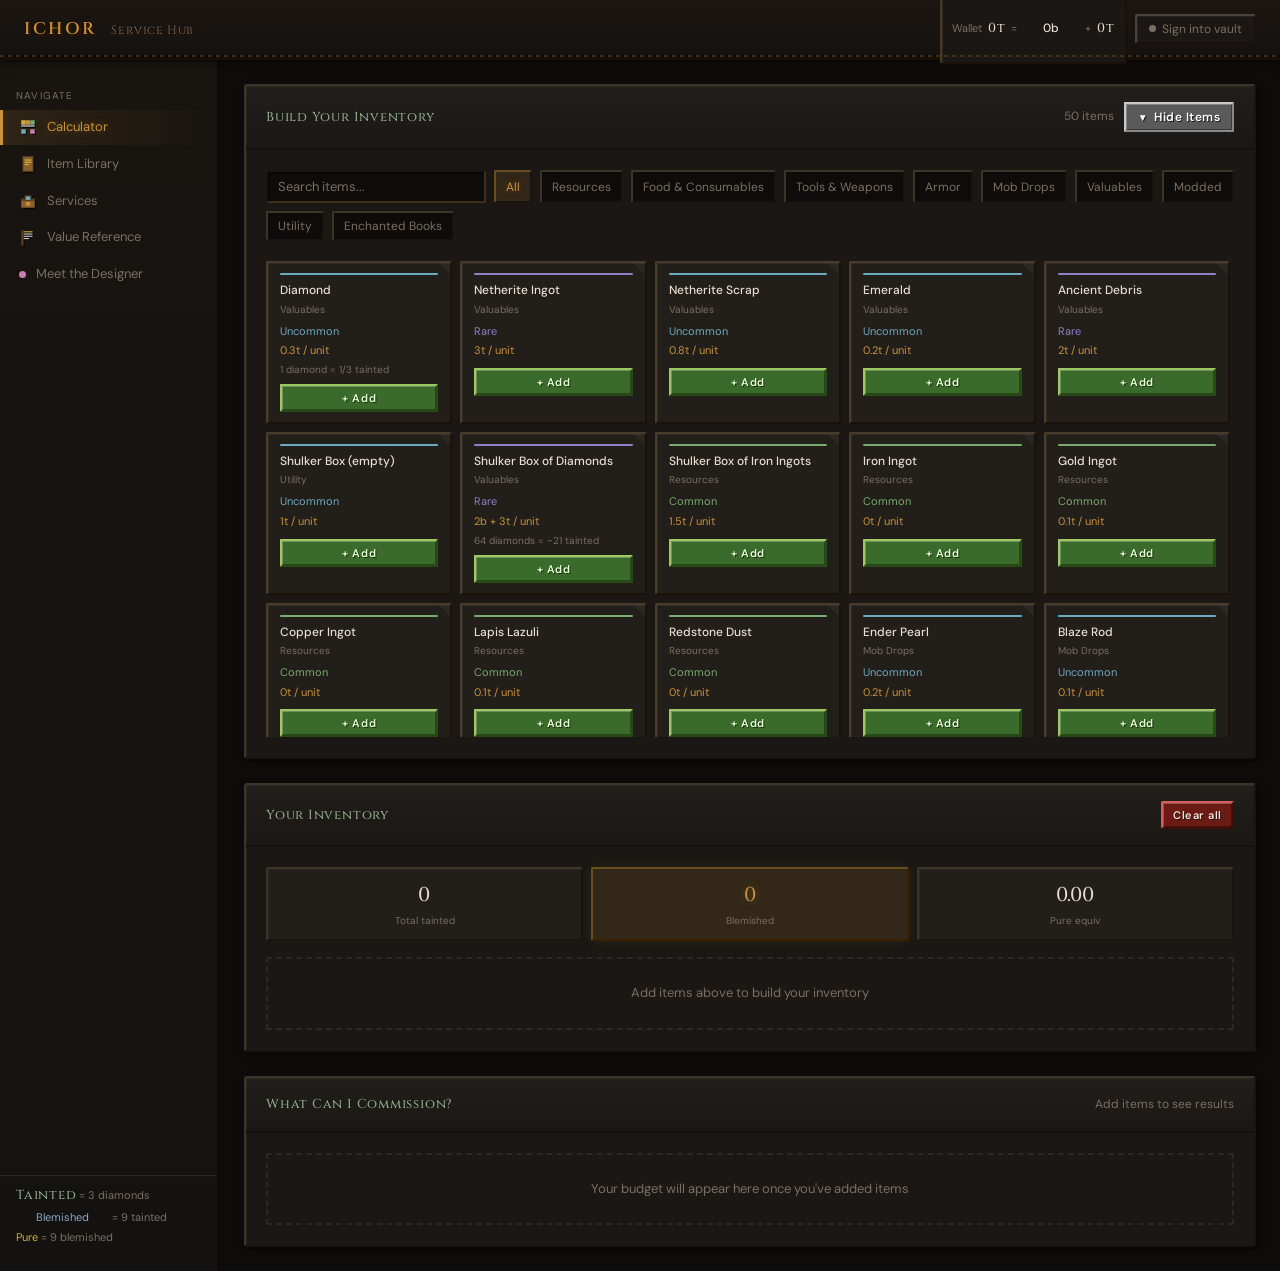
==== commit 1d13bba2: "Whoops I uploaded the wrong index lol!" ====
--- a/index.html
+++ b/index.html
@@ -7,6 +7,13 @@
 <link rel="preconnect" href="https://fonts.googleapis.com">
 <link href="https://fonts.googleapis.com/css2?family=Cinzel:wght@400;500;600&family=DM+Sans:wght@300;400;500&display=swap" rel="stylesheet">
 <style>
+/* === MINECRAFT PIXEL FONT === */
+@font-face {
+  font-family: 'MinecraftBold';
+  src: url('https://fonts.cdnfonts.com/s/13160/Minecraft.woff') format('woff');
+  font-weight: bold;
+}
+
 :root {
   --bg:#0e0c0b; --bg2:#141210; --surface:#1a1714; --surface2:#221e1a;
   --border:#2e2820; --border2:#3d3428; --text:#e8ddd0; --muted:#7a6e62;
@@ -20,119 +27,388 @@
   --r-common:#7aab6e; --r-uncommon:#6eaabf; --r-rare:#8b7fc7;
   --r-epic:#c97eab; --r-unique:#d4793a; --r-legendary:#d4af37;
   --radius:10px; --radius-sm:6px; --t:0.18s ease;
-}
+
+  /* MC Theme */
+  --mc-dirt:#5a3e1f;
+  --mc-stone:#888a8c;
+  --mc-grass:#5d8a3c;
+  --mc-wood:#6b4c2a;
+  --mc-pixel:2px;
+}
+
 *,*::before,*::after{box-sizing:border-box;margin:0;padding:0}
 body{font-family:'DM Sans',sans-serif;background:var(--bg);color:var(--text);font-size:14px;line-height:1.6;min-height:100vh}
 ::-webkit-scrollbar{width:6px} ::-webkit-scrollbar-track{background:var(--bg)} ::-webkit-scrollbar-thumb{background:var(--border2);border-radius:3px}
 
+/* === MINECRAFT PIXEL BORDER MIXIN === */
+.mc-border {
+  border:2px solid;
+  border-color:#5a3a1a #2a1a08 #2a1a08 #5a3a1a;
+  box-shadow: inset 2px 2px 0 rgba(255,255,255,0.12), inset -2px -2px 0 rgba(0,0,0,0.4);
+  image-rendering: pixelated;
+}
+
+.mc-btn {
+  border: 2px solid;
+  border-color: #c8c8c8 #888 #888 #c8c8c8;
+  box-shadow: inset 1px 1px 0 rgba(255,255,255,0.25), inset -1px -1px 0 rgba(0,0,0,0.35);
+  background: #5a5a5a;
+  color: #fff;
+  font-family: 'DM Sans', sans-serif;
+  font-size: 12px;
+  font-weight: 600;
+  letter-spacing: .05em;
+  padding: 5px 12px;
+  cursor: pointer;
+  transition: filter .12s;
+  text-shadow: 1px 1px 0 #1a1a1a;
+  border-radius: 1px;
+}
+.mc-btn:hover { filter: brightness(1.25); }
+.mc-btn:active { border-color: #888 #c8c8c8 #c8c8c8 #888; box-shadow: inset -1px -1px 0 rgba(255,255,255,0.25), inset 1px 1px 0 rgba(0,0,0,0.35); }
+.mc-btn.primary {
+  background: #3a6b2a;
+  border-color: #a0c860 #2a4a14 #2a4a14 #a0c860;
+  color: #e8ffd8;
+  text-shadow: 1px 1px 0 #1a3010;
+}
+.mc-btn.primary:hover { filter: brightness(1.2); }
+.mc-btn.danger { background: #6b1a14; border-color: #d46060 #3d0e08 #3d0e08 #d46060; color: #ffe0d8; }
+.mc-btn.gold-btn { background: #5a4010; border-color: #e8c040 #2a1c04 #2a1c04 #e8c040; color: #ffe880; }
+
+/* === INVENTORY SLOT STYLE === */
+.inv-slot-border {
+  border: 3px solid;
+  border-color: #373737 #ffffff40 #ffffff40 #373737;
+  background: #8b8b8b1a;
+}
+
 /* Layout */
-.app{display:grid;grid-template-columns:220px 1fr;grid-template-rows:56px 1fr;min-height:100vh}
-
-/* Topbar */
-.topbar{grid-column:1/-1;background:var(--bg2);border-bottom:1px solid var(--border);display:flex;align-items:center;padding:0 1.5rem;gap:1rem}
-.logo{font-family:'Cinzel',serif;font-size:16px;font-weight:600;color:var(--accent);letter-spacing:.12em;flex-shrink:0}
+.app{display:grid;grid-template-columns:220px 1fr;grid-template-rows:60px 1fr;min-height:100vh}
+
+/* Topbar - MC dirt-like header */
+.topbar{
+  grid-column:1/-1;
+  background: linear-gradient(180deg, #1c1510 0%, #141210 100%);
+  border-bottom: 3px solid;
+  border-color: var(--accent-dim) #1a0e04 #1a0e04 var(--accent-dim);
+  box-shadow: inset 0 -2px 0 rgba(0,0,0,0.5), 0 2px 8px rgba(0,0,0,0.6);
+  display:flex;align-items:center;padding:0 1.5rem;gap:1rem;
+  position: relative;
+}
+.topbar::before {
+  content: '';
+  position: absolute;
+  bottom: 0; left: 0; right: 0;
+  height: 2px;
+  background: repeating-linear-gradient(90deg, var(--accent-dim) 0px, var(--accent-dim) 4px, transparent 4px, transparent 8px);
+  opacity: 0.5;
+}
+
+.logo{font-family:'Cinzel',serif;font-size:17px;font-weight:600;color:var(--accent);letter-spacing:.15em;flex-shrink:0;text-shadow: 1px 1px 0 #1a0a00, 2px 2px 0 #3a1800;}
 .logo span{color:var(--muted);font-weight:400;font-size:12px;margin-left:8px;letter-spacing:.05em}
 .topbar-right{margin-left:auto;display:flex;align-items:center;gap:8px}
-.wallet-chip{background:var(--surface);border:1px solid var(--border);border-radius:var(--radius-sm);padding:4px 10px;display:flex;align-items:center;gap:6px;font-size:12px}
+.wallet-chip{
+  background:var(--surface);
+  border:2px solid; border-color:#4a3820 #1a1008 #1a1008 #4a3820;
+  box-shadow: inset 1px 1px 0 rgba(255,255,255,0.08);
+  border-radius:2px;
+  padding:4px 10px;display:flex;align-items:center;gap:6px;font-size:12px;
+}
 .wallet-chip .val{font-weight:500;color:var(--text)} .wallet-chip .lbl{color:var(--muted);font-size:11px}
-.vault-btn{background:var(--surface);border:1px solid var(--border2);border-radius:var(--radius-sm);color:var(--muted);font-family:'DM Sans',sans-serif;font-size:12px;padding:5px 12px;cursor:pointer;transition:var(--t);display:flex;align-items:center;gap:6px}
-.vault-btn:hover{color:var(--text);border-color:var(--accent-dim)}
-.vault-btn.logged-in{border-color:var(--teal-dim);color:var(--teal)}
+.vault-btn{
+  background:var(--surface);
+  border:2px solid; border-color:#4a4040 #1a1010 #1a1010 #4a4040;
+  box-shadow: inset 1px 1px 0 rgba(255,255,255,0.06);
+  border-radius:2px;
+  color:var(--muted);font-family:'DM Sans',sans-serif;font-size:12px;padding:5px 12px;cursor:pointer;transition:var(--t);display:flex;align-items:center;gap:6px;
+}
+.vault-btn:hover{color:var(--text);border-color:var(--accent-dim) #3d1f00 #3d1f00 var(--accent-dim);}
+.vault-btn.logged-in{border-color:var(--teal-dim) #0a1a12 #0a1a12 var(--teal-dim);color:var(--teal)}
 .v-dot{width:7px;height:7px;border-radius:50%;background:var(--muted);flex-shrink:0}
 .v-dot.on{background:var(--teal);animation:pulse 2s ease-in-out infinite}
 @keyframes pulse{0%,100%{opacity:1}50%{opacity:.5}}
 
-/* Sidebar */
-.sidebar{background:var(--bg2);border-right:1px solid var(--border);padding:1rem 0;display:flex;flex-direction:column;gap:2px;overflow-y:auto}
+/* Sidebar - MC wooden plank feel */
+.sidebar{
+  background: linear-gradient(180deg, #181410 0%, #141210 100%);
+  border-right: 3px solid;
+  border-color: #3d2e18 #0e0a06 #0e0a06 #3d2e18;
+  padding:1rem 0;display:flex;flex-direction:column;gap:2px;overflow-y:auto;
+}
 .nav-sec{padding:.75rem 1rem .25rem;font-size:10px;letter-spacing:.12em;text-transform:uppercase;color:var(--muted)}
-.nav-item{display:flex;align-items:center;gap:10px;padding:7px 1rem;font-size:13px;color:var(--muted);cursor:pointer;border-left:2px solid transparent;transition:var(--t);user-select:none}
-.nav-item:hover{color:var(--text);background:var(--surface)}
-.nav-item.active{color:var(--accent);border-left-color:var(--accent);background:var(--accent-glow)}
-.nav-dot{width:7px;height:7px;border-radius:50%;flex-shrink:0}
-.sidebar-curr{padding:.5rem 1rem;font-size:11px;color:var(--muted);line-height:1.8;margin-top:auto}
+.nav-item{
+  display:flex;align-items:center;gap:10px;padding:7px 1rem;font-size:13px;color:var(--muted);cursor:pointer;
+  border-left:3px solid transparent;transition:var(--t);user-select:none;
+  position: relative;
+}
+.nav-item:hover{color:var(--text);background:rgba(255,255,255,0.04)}
+.nav-item.active{
+  color:var(--accent);
+  border-left-color:var(--accent);
+  background: linear-gradient(90deg, var(--accent-glow), transparent);
+  text-shadow: 0 0 8px var(--accent-dim);
+}
+.nav-dot{width:7px;height:7px;border-radius:50%;flex-shrink:0;image-rendering:pixelated;}
+
+/* MC item icons in nav */
+.nav-icon {
+  width: 18px; height: 18px;
+  image-rendering: pixelated;
+  flex-shrink: 0;
+  filter: drop-shadow(1px 1px 0 rgba(0,0,0,0.8));
+}
+
+.sidebar-curr{padding:.5rem 1rem;font-size:11px;color:var(--muted);line-height:1.8;margin-top:auto;
+  border-top: 1px solid var(--border);
+}
 
 /* Main */
 .main{overflow-y:auto;padding:1.5rem;display:flex;flex-direction:column;gap:1.5rem}
 
-/* Panels */
-.panel{background:var(--surface);border:1px solid var(--border);border-radius:var(--radius);overflow:hidden}
-.ph{padding:1rem 1.25rem;border-bottom:1px solid var(--border);display:flex;align-items:center;gap:10px;flex-wrap:wrap}
+/* Panels - MC chest/book feel */
+.panel{
+  background:var(--surface);
+  border: 2px solid;
+  border-color: #3d3428 #1a1410 #1a1410 #3d3428;
+  box-shadow: inset 1px 1px 0 rgba(255,255,255,0.05), 2px 2px 6px rgba(0,0,0,0.5);
+  border-radius:3px;
+  overflow:hidden;
+}
+.ph{padding:1rem 1.25rem;border-bottom:2px solid;border-color:#2e2820 #141210 #141210 #2e2820;display:flex;align-items:center;gap:10px;flex-wrap:wrap;
+  background: linear-gradient(180deg, rgba(255,255,255,0.03), transparent);
+}
 .pt{font-family:'Cinzel',serif;font-size:13px;font-weight:500;color:var(--text);letter-spacing:.06em}
 .ps{font-size:12px;color:var(--muted);margin-left:auto}
 .pb{padding:1.25rem}
 
 /* Inputs */
-.si{background:var(--bg);border:1px solid var(--border2);border-radius:var(--radius-sm);color:var(--text);font-family:'DM Sans',sans-serif;font-size:13px;padding:6px 10px;flex:1;min-width:160px;outline:none;transition:var(--t)}
-.si::placeholder{color:var(--muted)} .si:focus{border-color:var(--accent-dim)}
+.si{
+  background:var(--bg);
+  border: 2px solid; border-color: #1a1410 #3d2e18 #3d2e18 #1a1410;
+  box-shadow: inset 2px 2px 0 rgba(0,0,0,0.4);
+  border-radius:2px;
+  color:var(--text);font-family:'DM Sans',sans-serif;font-size:13px;padding:6px 10px;flex:1;min-width:160px;outline:none;transition:var(--t);
+}
+.si::placeholder{color:var(--muted)}
+.si:focus{border-color:#1a1410 var(--accent-dim) var(--accent-dim) #1a1410;}
+
 .fb{display:flex;gap:8px;flex-wrap:wrap;margin-bottom:1rem}
-.filter-btn{background:var(--bg);border:1px solid var(--border2);border-radius:var(--radius-sm);color:var(--muted);font-family:'DM Sans',sans-serif;font-size:12px;padding:5px 10px;cursor:pointer;transition:var(--t);white-space:nowrap}
-.filter-btn:hover{color:var(--text)}
-.filter-btn.active{background:var(--accent-glow);border-color:var(--accent-dim);color:var(--accent)}
-
-/* Item grid */
-.item-grid{display:grid;grid-template-columns:repeat(auto-fill,minmax(160px,1fr));gap:8px;max-height:480px;overflow-y:auto;padding-right:4px}
-.ic{background:var(--surface2);border:1px solid var(--border);border-radius:var(--radius-sm);padding:10px 12px;cursor:pointer;transition:var(--t);position:relative;user-select:none}
-.ic:hover{border-color:var(--border2);background:var(--bg2)}
-.ic.in-inv{border-color:var(--accent-dim);background:var(--accent-glow)}
+.filter-btn{
+  background:var(--bg);
+  border: 2px solid; border-color: #3d3428 #1a1410 #1a1410 #3d3428;
+  border-radius:2px;
+  color:var(--muted);font-family:'DM Sans',sans-serif;font-size:12px;padding:5px 10px;cursor:pointer;transition:var(--t);white-space:nowrap;
+}
+.filter-btn:hover{color:var(--text);}
+.filter-btn.active{
+  background:var(--accent-glow);
+  border-color: var(--accent-dim) #1a1410 #1a1410 var(--accent-dim);
+  color:var(--accent);
+  text-shadow: 0 0 6px var(--accent-dim);
+}
+
+/* === ITEM TOGGLE SYSTEM === */
+.items-collapsed .item-grid { display: none !important; }
+.toggle-items-btn {
+  display: flex;
+  align-items: center;
+  gap: 6px;
+  font-size: 12px;
+  font-weight: 600;
+  letter-spacing: .04em;
+}
+.toggle-arrow {
+  display: inline-block;
+  transition: transform .2s ease;
+  font-size: 10px;
+}
+.items-collapsed .toggle-arrow { transform: rotate(-90deg); }
+
+/* Item grid - MC inventory slots */
+.item-grid{display:grid;grid-template-columns:repeat(auto-fill,minmax(160px,1fr));gap:8px;max-height:480px;overflow-y:auto;padding-right:4px;padding-top:4px;}
+.ic{
+  background:var(--surface2);
+  border: 2px solid; border-color: #4a3c2a #1a1208 #1a1208 #4a3c2a;
+  box-shadow: inset 1px 1px 0 rgba(255,255,255,0.06);
+  border-radius:2px;
+  padding:10px 12px;cursor:pointer;transition:var(--t);position:relative;user-select:none;
+}
+.ic:hover{
+  border-color: #6a5a3a #2a1c0e #2a1c0e #6a5a3a;
+  background:var(--bg2);
+}
+.ic.in-inv{
+  border-color: var(--accent-dim) #3d2000 #3d2000 var(--accent-dim);
+  background:var(--accent-glow);
+  box-shadow: inset 1px 1px 0 rgba(255,200,60,0.1), 0 0 8px rgba(201,145,58,0.15);
+}
+
+/* MC item slot decoration */
+.ic::before {
+  content: '';
+  position: absolute;
+  top: 0; right: 0;
+  width: 12px; height: 12px;
+  background: rgba(255,255,255,0.04);
+  clip-path: polygon(0 0, 100% 0, 100% 100%);
+}
+
 .irb{height:2px;border-radius:99px;margin-bottom:8px}
 .in{font-size:12px;font-weight:500;color:var(--text);line-height:1.3;margin-bottom:3px}
 .icat{font-size:10px;color:var(--muted);margin-bottom:5px}
 .qty-c{display:flex;align-items:center;gap:6px;margin-top:8px}
-.qty-btn{width:20px;height:20px;background:var(--surface);border:1px solid var(--border2);border-radius:3px;color:var(--text);font-size:14px;line-height:1;cursor:pointer;display:flex;align-items:center;justify-content:center;transition:var(--t)}
-.qty-btn:hover{background:var(--surface2);border-color:var(--accent-dim);color:var(--accent)}
+.qty-btn{
+  width:20px;height:20px;
+  background:var(--surface);
+  border: 2px solid; border-color: #5a5a5a #2a2a2a #2a2a2a #5a5a5a;
+  color:var(--text);font-size:14px;line-height:1;cursor:pointer;display:flex;align-items:center;justify-content:center;transition:var(--t);
+  border-radius:1px;
+  text-shadow: 1px 1px 0 #000;
+}
+.qty-btn:hover{
+  border-color: var(--accent-dim) #2a1a00 #2a1a00 var(--accent-dim);
+  color:var(--accent);
+  background:var(--accent-glow);
+}
 .qty-d{font-size:12px;font-weight:500;color:var(--text);min-width:20px;text-align:center}
 .ep{margin-top:8px;border-top:1px solid var(--border);padding-top:8px}
 .el{font-size:10px;color:var(--muted);margin-bottom:5px}
-.esel{background:var(--bg);border:1px solid var(--border2);border-radius:var(--radius-sm);color:var(--text);font-family:'DM Sans',sans-serif;font-size:11px;padding:4px 6px;width:100%;outline:none;cursor:pointer}
+.esel{
+  background:var(--bg);
+  border: 2px solid; border-color:#1a1410 #3d2e18 #3d2e18 #1a1410;
+  border-radius:2px;
+  color:var(--text);font-family:'DM Sans',sans-serif;font-size:11px;padding:4px 6px;width:100%;outline:none;cursor:pointer;
+}
 .esel option{background:var(--surface)}
 .etags{display:flex;flex-wrap:wrap;gap:3px;margin-top:5px}
-.etag{background:var(--purple-dim);color:var(--purple);font-size:10px;padding:2px 5px;border-radius:3px;cursor:pointer;display:flex;align-items:center;gap:3px}
+.etag{
+  background:var(--purple-dim);color:var(--purple);
+  font-size:10px;padding:2px 5px;
+  border: 1px solid var(--purple-dim);
+  border-radius:1px;
+  cursor:pointer;display:flex;align-items:center;gap:3px;
+}
 .etag:hover{opacity:.7}
 
 /* Inventory list */
 .inv-list{display:flex;flex-direction:column;gap:6px;min-height:60px}
-.inv-row{display:flex;align-items:center;gap:10px;background:var(--surface2);border:1px solid var(--border);border-radius:var(--radius-sm);padding:8px 10px}
-.inv-rb{width:4px;border-radius:2px;align-self:stretch;flex-shrink:0;min-width:4px}
+.inv-row{
+  display:flex;align-items:center;gap:10px;
+  background:var(--surface2);
+  border: 2px solid; border-color: #3d3428 #1a1410 #1a1410 #3d3428;
+  border-radius:2px;
+  padding:8px 10px;
+}
+.inv-rb{width:4px;border-radius:1px;align-self:stretch;flex-shrink:0;min-width:4px}
 .inv-n{flex:1;font-size:12px;font-weight:500;color:var(--text)}
 .inv-e{font-size:10px;color:var(--purple)}
-.inv-v{font-size:12px;color:var(--accent);font-weight:500;white-space:nowrap}
+.inv-v{font-size:12px;color:var(--accent);font-weight:500;white-space:nowrap;text-shadow:0 0 6px var(--accent-dim);}
 .inv-x{color:var(--muted);cursor:pointer;font-size:14px;padding:2px 4px;transition:var(--t)}
 .inv-x:hover{color:var(--red)}
-.empty-state{color:var(--muted);font-size:13px;text-align:center;padding:1.5rem;border:1px dashed var(--border);border-radius:var(--radius-sm)}
+.empty-state{color:var(--muted);font-size:13px;text-align:center;padding:1.5rem;
+  border: 2px dashed var(--border);
+  border-radius:2px;
+}
 
 /* Wallet summary */
 .ws{display:grid;grid-template-columns:repeat(3,1fr);gap:8px;margin-bottom:1rem}
-.wc{background:var(--surface2);border:1px solid var(--border);border-radius:var(--radius-sm);padding:10px 12px;text-align:center}
+.wc{
+  background:var(--surface2);
+  border: 2px solid; border-color: #3d3428 #1a1410 #1a1410 #3d3428;
+  box-shadow: inset 1px 1px 0 rgba(255,255,255,0.04);
+  border-radius:2px;
+  padding:10px 12px;text-align:center;
+}
 .wc .wv{font-size:20px;font-weight:500;color:var(--text);font-family:'Cinzel',serif}
 .wc .wl{font-size:10px;color:var(--muted);margin-top:2px}
-.wc.hl{border-color:var(--accent-dim);background:var(--accent-glow)}
-.wc.hl .wv{color:var(--accent)}
+.wc.hl{
+  border-color: var(--accent-dim) #3d2000 #3d2000 var(--accent-dim);
+  background:var(--accent-glow);
+  box-shadow: 0 0 12px rgba(201,145,58,0.1);
+}
+.wc.hl .wv{color:var(--accent);text-shadow:0 0 8px var(--accent-dim);}
 
 /* Services */
 .svc-grid{display:grid;grid-template-columns:repeat(auto-fill,minmax(220px,1fr));gap:8px}
-.svc{background:var(--surface2);border:1px solid var(--border);border-radius:var(--radius-sm);padding:12px 14px;position:relative;transition:var(--t)}
-.svc.ca{border-color:var(--teal-dim)} .svc.ca-max{border-color:var(--teal);box-shadow:0 0 0 1px var(--teal-dim)}
+.svc{
+  background:var(--surface2);
+  border: 2px solid; border-color: #3d3428 #1a1410 #1a1410 #3d3428;
+  border-radius:2px;
+  padding:12px 14px;position:relative;transition:var(--t);
+}
+.svc.ca{border-color:var(--teal-dim) #0a1812 #0a1812 var(--teal-dim);}
+.svc.ca-max{
+  border-color: var(--teal) #0a2018 #0a2018 var(--teal);
+  box-shadow:0 0 0 1px var(--teal-dim), 0 0 12px rgba(95,168,138,0.15);
+}
 .svc.no-ca{opacity:.45} .svc.qo{border-style:dashed}
 .sc{font-size:10px;letter-spacing:.08em;text-transform:uppercase;color:var(--muted);margin-bottom:4px}
 .sn{font-size:13px;font-weight:500;color:var(--text);margin-bottom:4px}
 .sd{font-size:11px;color:var(--muted);margin-bottom:8px;line-height:1.4}
-.sp{font-size:13px;font-weight:500;color:var(--accent)}
+.sp{font-size:13px;font-weight:500;color:var(--accent);text-shadow:0 0 6px var(--accent-dim);}
 .ss{font-size:10px;color:var(--muted);margin-top:1px}
-.sbadge{position:absolute;top:8px;right:8px;font-size:10px;font-weight:500;padding:2px 7px;border-radius:3px}
-.bp{background:var(--purple-dim);color:var(--purple)} .ba{background:var(--teal-dim);color:var(--teal)}
-.bsav{background:var(--gold-dim);color:var(--gold)} .bq{background:var(--red-dim);color:#e07060}
+.sbadge{position:absolute;top:8px;right:8px;font-size:10px;font-weight:500;padding:2px 7px;border-radius:2px;border:1px solid;}
+.bp{background:var(--purple-dim);color:var(--purple);border-color:var(--purple-dim);}
+.ba{background:var(--teal-dim);color:var(--teal);border-color:var(--teal-dim);}
+.bsav{background:var(--gold-dim);color:var(--gold);border-color:var(--gold-dim);}
+.bq{background:var(--red-dim);color:#e07060;border-color:var(--red-dim);}
+.bcustom{background:rgba(139,127,199,0.15);color:var(--purple);border-color:var(--purple-dim);}
 .abar{height:3px;border-radius:99px;background:var(--border);margin-top:8px;overflow:hidden}
 .afill{height:100%;border-radius:99px;background:var(--teal);transition:width .4s ease}
 
+/* Svc owner tag */
+.svc-owner{font-size:10px;color:var(--muted);margin-top:6px;
+  padding-top:6px;border-top:1px solid var(--border);
+  display:flex;align-items:center;gap:4px;
+}
+.svc-owner-dot{width:5px;height:5px;border-radius:50%;background:var(--purple);flex-shrink:0;}
+
+/* Add service button */
+.add-svc-row {
+  display: flex;
+  align-items: center;
+  gap: 8px;
+  margin-bottom: 1rem;
+  flex-wrap: wrap;
+}
+
+/* Service creation panel */
+.svc-create-panel {
+  background: var(--bg2);
+  border: 2px solid; border-color: var(--purple-dim) #1a1224 #1a1224 var(--purple-dim);
+  border-radius: 3px;
+  padding: 1.25rem;
+  margin-bottom: 1rem;
+  display: none;
+}
+.svc-create-panel.open { display: block; }
+.svc-create-grid {
+  display: grid;
+  grid-template-columns: 1fr 1fr;
+  gap: 10px;
+  margin-bottom: 10px;
+}
+.svc-create-grid .full { grid-column: 1 / -1; }
+.form-label {
+  font-size: 10px;
+  color: var(--muted);
+  letter-spacing: .08em;
+  text-transform: uppercase;
+  margin-bottom: 4px;
+  display: block;
+}
+.form-row { display: flex; flex-direction: column; }
+
 /* Table */
 .rt{width:100%;border-collapse:collapse;font-size:12px}
-.rt th{text-align:left;padding:6px 10px;color:var(--muted);font-weight:400;font-size:10px;letter-spacing:.08em;text-transform:uppercase;border-bottom:1px solid var(--border)}
+.rt th{text-align:left;padding:6px 10px;color:var(--muted);font-weight:400;font-size:10px;letter-spacing:.08em;text-transform:uppercase;border-bottom:2px solid var(--border)}
 .rt td{padding:7px 10px;border-bottom:1px solid var(--border);color:var(--text)}
 .rt tr:last-child td{border-bottom:none} .rt tr:hover td{background:var(--surface2)}
 
 /* Tabs */
-.tabs{display:flex;border-bottom:1px solid var(--border);margin-bottom:1rem}
-.tab{padding:8px 14px;font-size:12px;color:var(--muted);cursor:pointer;border-bottom:2px solid transparent;margin-bottom:-1px;transition:var(--t);user-select:none}
+.tabs{display:flex;border-bottom:2px solid var(--border);margin-bottom:1rem}
+.tab{padding:8px 14px;font-size:12px;color:var(--muted);cursor:pointer;border-bottom:2px solid transparent;margin-bottom:-2px;transition:var(--t);user-select:none}
 .tab:hover{color:var(--text)} .tab.active{color:var(--accent);border-bottom-color:var(--accent)}
 
 /* Piece colors */
@@ -149,210 +425,338 @@
 .page-section.active{display:flex}
 
 /* Vault modal */
-.overlay{position:fixed;inset:0;background:rgba(0,0,0,.75);display:flex;align-items:center;justify-content:center;z-index:100;opacity:0;pointer-events:none;transition:opacity .2s ease}
+.overlay{position:fixed;inset:0;background:rgba(0,0,0,.8);display:flex;align-items:center;justify-content:center;z-index:100;opacity:0;pointer-events:none;transition:opacity .2s ease}
 .overlay.open{opacity:1;pointer-events:all}
-.modal{background:var(--surface);border:1px solid var(--border2);border-radius:var(--radius);padding:1.75rem;width:100%;max-width:360px;transform:translateY(12px);transition:transform .2s ease}
+.modal{
+  background:var(--surface);
+  border: 3px solid; border-color: #5a4a30 #1a1408 #1a1408 #5a4a30;
+  box-shadow: inset 2px 2px 0 rgba(255,255,255,0.06), 4px 4px 0 rgba(0,0,0,0.6), 8px 8px 20px rgba(0,0,0,0.8);
+  border-radius:3px;
+  padding:1.75rem;width:100%;max-width:380px;transform:translateY(12px);transition:transform .2s ease;
+}
 .overlay.open .modal{transform:none}
-.mt{font-family:'Cinzel',serif;font-size:16px;font-weight:500;color:var(--accent);letter-spacing:.08em;margin-bottom:.25rem}
+.mt{font-family:'Cinzel',serif;font-size:16px;font-weight:500;color:var(--accent);letter-spacing:.08em;margin-bottom:.25rem;text-shadow:1px 1px 0 #1a0a00;}
 .msub{font-size:12px;color:var(--muted);margin-bottom:1.25rem;line-height:1.5}
 .mf{margin-bottom:1rem}
 .ml{font-size:11px;color:var(--muted);letter-spacing:.06em;text-transform:uppercase;margin-bottom:5px;display:block}
-.mi{width:100%;background:var(--bg);border:1px solid var(--border2);border-radius:var(--radius-sm);color:var(--text);font-family:'DM Sans',sans-serif;font-size:14px;padding:8px 12px;outline:none;transition:var(--t)}
-.mi:focus{border-color:var(--accent-dim)} .mi::placeholder{color:var(--muted)}
+.mi{
+  width:100%;background:var(--bg);
+  border: 2px solid; border-color: #1a1410 #3d2e18 #3d2e18 #1a1410;
+  box-shadow: inset 2px 2px 0 rgba(0,0,0,0.4);
+  border-radius:2px;
+  color:var(--text);font-family:'DM Sans',sans-serif;font-size:14px;padding:8px 12px;outline:none;transition:var(--t);
+}
+.mi:focus{border-color:#1a1410 var(--accent-dim) var(--accent-dim) #1a1410;}
+.mi::placeholder{color:var(--muted)}
 .mact{display:flex;gap:8px;margin-top:1.25rem}
-.btn-p{flex:1;background:var(--accent-dim);border:1px solid var(--accent);border-radius:var(--radius-sm);color:var(--accent);font-family:'DM Sans',sans-serif;font-size:13px;font-weight:500;padding:8px 16px;cursor:pointer;transition:var(--t)}
-.btn-p:hover{background:var(--accent);color:var(--bg)} .btn-p:disabled{opacity:.4;cursor:not-allowed}
-.btn-s{background:transparent;border:1px solid var(--border2);border-radius:var(--radius-sm);color:var(--muted);font-family:'DM Sans',sans-serif;font-size:13px;padding:8px 14px;cursor:pointer;transition:var(--t)}
+.btn-p{
+  flex:1;
+  background:var(--accent-dim);
+  border: 2px solid; border-color: var(--accent) #3d2000 #3d2000 var(--accent);
+  border-radius:2px;color:var(--accent);font-family:'DM Sans',sans-serif;font-size:13px;font-weight:500;padding:8px 16px;cursor:pointer;transition:var(--t);
+  text-shadow: 0 0 6px rgba(201,145,58,0.4);
+}
+.btn-p:hover{background:var(--accent);color:var(--bg);text-shadow:none;}
+.btn-p:disabled{opacity:.4;cursor:not-allowed}
+.btn-s{
+  background:transparent;
+  border: 2px solid; border-color: #3d3428 #1a1410 #1a1410 #3d3428;
+  border-radius:2px;color:var(--muted);font-family:'DM Sans',sans-serif;font-size:13px;padding:8px 14px;cursor:pointer;transition:var(--t);
+}
 .btn-s:hover{color:var(--text)}
 .merr{font-size:12px;color:var(--red);margin-top:8px;min-height:16px}
-.mtabs{display:flex;border-bottom:1px solid var(--border);margin-bottom:1.25rem}
-.mtab{padding:7px 14px;font-size:12px;color:var(--muted);cursor:pointer;border-bottom:2px solid transparent;margin-bottom:-1px;transition:var(--t)}
+.mtabs{display:flex;border-bottom:2px solid var(--border);margin-bottom:1.25rem}
+.mtab{padding:7px 14px;font-size:12px;color:var(--muted);cursor:pointer;border-bottom:2px solid transparent;margin-bottom:-2px;transition:var(--t)}
 .mtab:hover{color:var(--text)} .mtab.active{color:var(--accent);border-bottom-color:var(--accent)}
 
 /* Vault bar */
-.vbar{background:var(--teal-dim);border:1px solid var(--teal);border-radius:var(--radius-sm);padding:8px 14px;display:flex;align-items:center;gap:10px;font-size:12px}
+.vbar{
+  background:var(--teal-dim);
+  border: 2px solid; border-color: var(--teal) #0a1a12 #0a1a12 var(--teal);
+  box-shadow: 0 0 8px rgba(95,168,138,0.15);
+  border-radius:2px;
+  padding:8px 14px;display:flex;align-items:center;gap:10px;font-size:12px;
+}
 .vbar-name{color:var(--teal);font-weight:500}
 .vbar-status{color:var(--muted);font-size:11px}
 .vbar-acts{margin-left:auto;display:flex;gap:6px}
-.vsave{background:var(--teal-dim);border:1px solid var(--teal);border-radius:var(--radius-sm);color:var(--teal);font-family:'DM Sans',sans-serif;font-size:12px;padding:4px 12px;cursor:pointer;transition:var(--t)}
-.vsave:hover{background:var(--teal);color:var(--bg2)} .vsave:disabled{opacity:.4;cursor:not-allowed}
-.vout{background:transparent;border:1px solid var(--border2);border-radius:var(--radius-sm);color:var(--muted);font-family:'DM Sans',sans-serif;font-size:12px;padding:4px 10px;cursor:pointer;transition:var(--t)}
-.vout:hover{color:var(--red);border-color:var(--red-dim)}
+.vsave{
+  background:var(--teal-dim);
+  border: 2px solid; border-color: var(--teal) #0a1a12 #0a1a12 var(--teal);
+  border-radius:2px;color:var(--teal);font-family:'DM Sans',sans-serif;font-size:12px;padding:4px 12px;cursor:pointer;transition:var(--t);
+}
+.vsave:hover{background:var(--teal);color:var(--bg2);}
+.vsave:disabled{opacity:.4;cursor:not-allowed}
+.vout{
+  background:transparent;
+  border: 2px solid; border-color: #3d3428 #1a1410 #1a1410 #3d3428;
+  border-radius:2px;color:var(--muted);font-family:'DM Sans',sans-serif;font-size:12px;padding:4px 10px;cursor:pointer;transition:var(--t);
+}
+.vout:hover{color:var(--red);border-color:var(--red-dim) #1a0808 #1a0808 var(--red-dim);}
 
 /* Toast */
-.toast{position:fixed;bottom:1.5rem;right:1.5rem;background:var(--surface2);border:1px solid var(--border2);border-radius:var(--radius-sm);padding:10px 16px;font-size:13px;color:var(--text);z-index:200;transform:translateY(8px);opacity:0;transition:all .25s ease;pointer-events:none}
+.toast{
+  position:fixed;bottom:1.5rem;right:1.5rem;
+  background:var(--surface2);
+  border: 2px solid; border-color: #4a4030 #1a1810 #1a1810 #4a4030;
+  box-shadow: 2px 2px 0 rgba(0,0,0,0.8), 4px 4px 10px rgba(0,0,0,0.6);
+  border-radius:2px;
+  padding:10px 16px;font-size:13px;color:var(--text);z-index:200;transform:translateY(8px);opacity:0;transition:all .25s ease;pointer-events:none;
+}
 .toast.show{transform:none;opacity:1}
-.toast.success{border-color:var(--teal-dim);color:var(--teal)}
-.toast.error{border-color:var(--red-dim);color:#e07060}
+.toast.success{border-color:var(--teal-dim) #0a1812 #0a1812 var(--teal-dim);color:var(--teal)}
+.toast.error{border-color:var(--red-dim) #1a0808 #1a0808 var(--red-dim);color:#e07060}
+
+/* === MC ITEM ICONS (SVG-based pixel art) === */
+.mc-sword-icon { display:inline-block; width:14px; height:14px; image-rendering:pixelated; }
+
+/* MC xp orb glow on active item counts */
+.xp-glow { color: var(--green); text-shadow: 0 0 6px var(--green-dim); }
 
 @media(max-width:700px){
-  .app{grid-template-columns:1fr;grid-template-rows:56px auto 1fr}
-  .sidebar{grid-row:2;flex-direction:row;flex-wrap:wrap;padding:.5rem;border-right:none;border-bottom:1px solid var(--border);overflow-x:auto}
+  .app{grid-template-columns:1fr;grid-template-rows:60px auto 1fr}
+  .sidebar{grid-row:2;flex-direction:row;flex-wrap:wrap;padding:.5rem;border-right:none;border-bottom:2px solid var(--border);overflow-x:auto}
   .nav-sec,.sidebar-curr{display:none}
   .nav-item{border-left:none;border-bottom:2px solid transparent;padding:6px 10px;font-size:12px}
   .nav-item.active{border-left-color:transparent;border-bottom-color:var(--accent)}
   .item-grid{grid-template-columns:repeat(auto-fill,minmax(130px,1fr))}
   .ws{grid-template-columns:repeat(3,1fr)}
   .svc-grid{grid-template-columns:1fr}
+  .svc-create-grid { grid-template-columns: 1fr; }
 }
 </style>
 </head>
 <body>
 <div class="app">
-
-<header class="topbar">
-  <div class="logo">ICHOR <span>Service Hub</span></div>
-  <div class="topbar-right">
-    <div class="wallet-chip">
-      <span class="lbl">Wallet</span>
-      <span class="val pt" id="tw-t">0t</span>
-      <span class="lbl">=</span>
-      <span class="val pb" id="tw-b">0b</span>
-      <span class="lbl">+</span>
-      <span class="val pt" id="tw-r">0t</span>
-    </div>
-    <button class="vault-btn" id="vault-btn" onclick="openModal()">
-      <div class="v-dot" id="v-dot"></div>
-      <span id="v-label">Sign into vault</span>
-    </button>
-  </div>
-</header>
-
-<nav class="sidebar">
-  <div class="nav-sec">Navigate</div>
-  <div class="nav-item active" data-page="calculator"><div class="nav-dot" style="background:var(--accent)"></div>Calculator</div>
-  <div class="nav-item" data-page="library"><div class="nav-dot" style="background:var(--purple)"></div>Item Library</div>
-  <div class="nav-item" data-page="services"><div class="nav-dot" style="background:var(--teal)"></div>Services</div>
-  <div class="nav-item" data-page="reference"><div class="nav-dot" style="background:var(--muted)"></div>Value Reference</div>
-  <div class="sidebar-curr">
-  <div class="nav-item" onclick="location.href='designer.html'">
-    <div class="nav-dot" style="background:var(--pink)"></div>Meet the Designer
-  </div>
-    <div><span class="pt">Tainted</span> = 3 diamonds</div>
-    <div><span class="pb">Blemished</span> = 9 tainted</div>
-    <div><span class="pp">Pure</span> = 9 blemished</div>
-  </div>
-</nav>
-
-<main class="main">
-
-  <!-- CALCULATOR -->
-  <div class="page-section active" id="page-calculator">
-
-    <div class="panel" id="vbar-panel" style="display:none">
-      <div class="pb" style="padding:.75rem 1.25rem">
-        <div class="vbar">
-          <div class="v-dot on"></div>
-          <span class="vbar-name" id="vbar-name"></span>
-          <span class="vbar-status" id="vbar-status">Vault loaded</span>
-          <div class="vbar-acts">
-            <button class="vsave" id="vsave-btn" onclick="saveVault()">Save vault</button>
-            <button class="vout" onclick="logoutVault()">Sign out</button>
+  <header class="topbar">
+    <div class="logo">ICHOR <span>Service Hub</span></div>
+    <div class="topbar-right">
+      <div class="wallet-chip">
+        <span class="lbl">Wallet</span>
+        <span class="val pt" id="tw-t">0t</span>
+        <span class="lbl">=</span>
+        <span class="val pb" id="tw-b">0b</span>
+        <span class="lbl">+</span>
+        <span class="val pt" id="tw-r">0t</span>
+      </div>
+      <button class="vault-btn" id="vault-btn" onclick="openModal()">
+        <div class="v-dot" id="v-dot"></div>
+        <span id="v-label">Sign into vault</span>
+      </button>
+    </div>
+  </header>
+
+  <nav class="sidebar">
+    <div class="nav-sec">Navigate</div>
+    <div class="nav-item active" data-page="calculator">
+      <svg class="nav-icon" viewBox="0 0 16 16" fill="none"><rect x="2" y="2" width="4" height="4" fill="#d4af37"/><rect x="6" y="2" width="4" height="4" fill="#c9913a"/><rect x="10" y="2" width="4" height="4" fill="#7aab6e"/><rect x="2" y="6" width="12" height="2" fill="#888"/><rect x="2" y="10" width="4" height="4" fill="#6eaabf"/><rect x="10" y="10" width="4" height="4" fill="#c97eab"/></svg>
+      Calculator
+    </div>
+    <div class="nav-item" data-page="library">
+      <svg class="nav-icon" viewBox="0 0 16 16" fill="none"><rect x="3" y="1" width="10" height="14" fill="#5a3e1f"/><rect x="4" y="2" width="8" height="12" fill="#8b6030"/><rect x="5" y="4" width="6" height="1" fill="#d4af37"/><rect x="5" y="6" width="6" height="1" fill="#d4af37"/><rect x="5" y="8" width="4" height="1" fill="#d4af37"/></svg>
+      Item Library
+    </div>
+    <div class="nav-item" data-page="services">
+      <svg class="nav-icon" viewBox="0 0 16 16" fill="none"><rect x="2" y="6" width="12" height="8" fill="#8b6030"/><rect x="2" y="6" width="12" height="2" fill="#5a3e1f"/><rect x="5" y="3" width="6" height="4" fill="#5a3e1f"/><rect x="6" y="4" width="4" height="3" fill="#6eaabf"/><rect x="6" y="9" width="4" height="3" fill="#c9913a"/></svg>
+      Services
+    </div>
+    <div class="nav-item" data-page="reference">
+      <svg class="nav-icon" viewBox="0 0 16 16" fill="none"><rect x="4" y="2" width="8" height="1" fill="#d4af37"/><rect x="4" y="4" width="8" height="1" fill="#c8c8c8"/><rect x="4" y="6" width="8" height="1" fill="#c8c8c8"/><rect x="4" y="8" width="5" height="1" fill="#c8c8c8"/><rect x="2" y="1" width="2" height="14" fill="#5a3e1f"/></svg>
+      Value Reference
+    </div>
+    <div class="nav-item" onclick="location.href='designer.html'">
+        <div class="nav-dot" style="background:var(--pink)"></div>Meet the Designer
+    </div>
+    <div class="sidebar-curr">
+      <div><span class="pt">Tainted</span> = 3 diamonds</div>
+      <div><span class="pb">Blemished</span> = 9 tainted</div>
+      <div><span class="pp">Pure</span> = 9 blemished</div>
+    </div>
+  </nav>
+
+  <main class="main">
+
+    <!-- CALCULATOR -->
+    <div class="page-section active" id="page-calculator">
+
+      <div class="panel" id="vbar-panel" style="display:none">
+        <div class="pb" style="padding:.75rem 1.25rem">
+          <div class="vbar">
+            <div class="v-dot on"></div>
+            <span class="vbar-name" id="vbar-name"></span>
+            <span class="vbar-status" id="vbar-status">Vault loaded</span>
+            <div class="vbar-acts">
+              <button class="vsave" id="vsave-btn" onclick="saveVault()">Save vault</button>
+              <button class="vout" onclick="logoutVault()">Sign out</button>
+            </div>
           </div>
         </div>
       </div>
-    </div>
-
-    <div class="panel">
-      <div class="ph"><div class="pt">Build Your Inventory</div><div class="ps" id="item-count">Loading...</div></div>
-      <div class="pb">
-        <div class="fb" id="calc-fb"><input type="text" class="si" id="item-search" placeholder="Search items..."></div>
-        <div class="item-grid" id="item-grid"><div class="loading"><div class="spinner"></div>Loading items...</div></div>
-      </div>
-    </div>
-
-    <div class="panel">
-      <div class="ph"><div class="pt">Your Inventory</div><button class="filter-btn" id="clear-inv" style="margin-left:auto">Clear all</button></div>
-      <div class="pb">
-        <div class="ws">
-          <div class="wc"><div class="wv pt" id="ws-t">0</div><div class="wl">Total tainted</div></div>
-          <div class="wc hl"><div class="wv" id="ws-b">0</div><div class="wl">Blemished</div></div>
-          <div class="wc"><div class="wv pp" id="ws-p">0.00</div><div class="wl">Pure equiv</div></div>
+
+      <div class="panel">
+        <div class="ph">
+          <div class="pt">Build Your Inventory</div>
+          <div class="ps" id="item-count">Loading...</div>
+          <button class="mc-btn toggle-items-btn" id="toggle-items-btn" onclick="toggleItems()">
+            <span class="toggle-arrow" id="toggle-arrow">▼</span>
+            <span id="toggle-label">Hide Items</span>
+          </button>
         </div>
-        <div class="inv-list" id="inv-list"><div class="empty-state">Add items above to build your inventory</div></div>
-      </div>
-    </div>
-
-    <div class="panel">
-      <div class="ph"><div class="pt">What Can I Commission?</div><div class="ps" id="afford-ct">Add items to see results</div></div>
-      <div class="pb" id="afford-body"><div class="empty-state">Your budget will appear here once you've added items</div></div>
-    </div>
-
-  </div>
-
-  <!-- LIBRARY -->
-  <div class="page-section" id="page-library">
-    <div class="panel">
-      <div class="ph"><div class="pt">Item Library</div><div class="ps" id="lib-count">Loading...</div></div>
-      <div class="pb">
-        <div class="fb"><input type="text" class="si" id="lib-search" placeholder="Search items & enchants..."></div>
-        <div class="tabs" id="lib-tabs">
-          <div class="tab active" data-tab="items">Items</div>
-          <div class="tab" data-tab="enchants">Enchantments</div>
-        </div>
-        <div id="lib-items"><div class="item-grid" id="lib-grid" style="max-height:none"><div class="loading"><div class="spinner"></div></div></div></div>
-        <div id="lib-enchants" class="hidden">
-          <table class="rt" id="ench-table"><thead><tr><th>Enchantment</th><th>Category</th><th>Rarity</th><th>On item</th><th>As book</th></tr></thead><tbody></tbody></table>
+        <div class="pb" id="items-section">
+          <div class="fb" id="calc-fb"><input type="text" class="si" id="item-search" placeholder="Search items..."></div>
+          <div class="item-grid" id="item-grid"><div class="loading"><div class="spinner"></div>Loading items...</div></div>
         </div>
       </div>
-    </div>
-  </div>
-
-  <!-- SERVICES -->
-  <div class="page-section" id="page-services">
-    <div class="panel">
-      <div class="ph"><div class="pt">Available Services</div><div class="ps">All prices in tainted pieces</div></div>
-      <div class="pb">
-        <div class="fb"><input type="text" class="si" id="svc-search" placeholder="Search services..."></div>
-        <div class="svc-grid" id="svc-grid"><div class="loading"><div class="spinner"></div></div></div>
+
+      <div class="panel">
+        <div class="ph"><div class="pt">Your Inventory</div><button class="mc-btn danger filter-btn" id="clear-inv" style="margin-left:auto;font-size:11px;">Clear all</button></div>
+        <div class="pb">
+          <div class="ws">
+            <div class="wc"><div class="wv pt" id="ws-t">0</div><div class="wl">Total tainted</div></div>
+            <div class="wc hl"><div class="wv" id="ws-b">0</div><div class="wl">Blemished</div></div>
+            <div class="wc"><div class="wv pp" id="ws-p">0.00</div><div class="wl">Pure equiv</div></div>
+          </div>
+          <div class="inv-list" id="inv-list"><div class="empty-state">Add items above to build your inventory</div></div>
+        </div>
       </div>
-    </div>
-  </div>
-
-  <!-- REFERENCE -->
-  <div class="page-section" id="page-reference">
-    <div class="panel">
-      <div class="ph"><div class="pt">Currency Reference</div></div>
-      <div class="pb">
-        <table class="rt"><thead><tr><th>Unit</th><th>In tainted</th><th>In diamonds</th></tr></thead><tbody>
-          <tr><td class="pt">1 Tainted</td><td>1</td><td>3</td></tr>
-          <tr><td class="pb">1 Blemished</td><td>9</td><td>27</td></tr>
-          <tr><td class="pp">1 Pure</td><td>81</td><td>243</td></tr>
-        </tbody></table>
+
+      <div class="panel">
+        <div class="ph"><div class="pt">What Can I Commission?</div><div class="ps" id="afford-ct">Add items to see results</div></div>
+        <div class="pb" id="afford-body"><div class="empty-state">Your budget will appear here once you've added items</div></div>
       </div>
-    </div>
-    <div class="panel">
-      <div class="ph"><div class="pt">Item Value Reference</div><div class="ps">Sorted by value</div></div>
-      <div class="pb"><table class="rt" id="ref-table"><thead><tr><th>Item</th><th>Rarity</th><th>Category</th><th>Tainted</th><th>Blemished equiv</th></tr></thead><tbody></tbody></table></div>
-    </div>
-    <div class="panel">
-      <div class="ph"><div class="pt">Anchor: Full Figura Avatar</div></div>
-      <div class="pb">
-        <p style="font-size:13px;color:var(--muted);margin-bottom:1rem">A full custom Figura avatar (2–3 hrs) was paid with the following — roughly 3 blemished total:</p>
-        <table class="rt"><thead><tr><th>Item</th><th>Qty</th><th>Approx value</th></tr></thead><tbody>
-          <tr><td>Full enchanted armor set</td><td>1 set</td><td>~1 blemished</td></tr>
-          <tr><td>Enchanted golden apple</td><td>×15</td><td>~1b + 2t</td></tr>
-          <tr><td>Enchanted netherite greatsword</td><td>1</td><td>~5–6t</td></tr>
-          <tr><td>Crystal heart (+10 HP)</td><td>1</td><td>~1b + 4–6t</td></tr>
-          <tr><td style="font-weight:500;color:var(--accent)">Total</td><td></td><td class="pb" style="font-weight:500">≈ 3 blemished</td></tr>
-        </tbody></table>
+
+    </div>
+
+    <!-- LIBRARY -->
+    <div class="page-section" id="page-library">
+      <div class="panel">
+        <div class="ph"><div class="pt">Item Library</div><div class="ps" id="lib-count">Loading...</div></div>
+        <div class="pb">
+          <div class="fb"><input type="text" class="si" id="lib-search" placeholder="Search items & enchants..."></div>
+          <div class="tabs" id="lib-tabs">
+            <div class="tab active" data-tab="items">Items</div>
+            <div class="tab" data-tab="enchants">Enchantments</div>
+          </div>
+          <div id="lib-items"><div class="item-grid" id="lib-grid" style="max-height:none"><div class="loading"><div class="spinner"></div></div></div></div>
+          <div id="lib-enchants" class="hidden">
+            <table class="rt" id="ench-table"><thead><tr><th>Enchantment</th><th>Category</th><th>Rarity</th><th>On item</th><th>As book</th></tr></thead><tbody></tbody></table>
+          </div>
+        </div>
       </div>
     </div>
-  </div>
-
-</main>
+
+    <!-- SERVICES -->
+    <div class="page-section" id="page-services">
+      <div class="panel">
+        <div class="ph">
+          <div class="pt">Available Services</div>
+          <div class="ps" id="svc-count">All prices in tainted pieces</div>
+        </div>
+        <div class="pb">
+          <div class="add-svc-row">
+            <input type="text" class="si" id="svc-search" placeholder="Search services..." style="flex:1;min-width:140px;">
+            <button class="mc-btn primary" id="add-svc-toggle-btn" onclick="toggleSvcCreate()">+ Post Service</button>
+          </div>
+
+          <!-- Service Creation Form -->
+          <div class="svc-create-panel" id="svc-create-panel">
+            <div class="pt" style="margin-bottom:1rem;font-size:12px;color:var(--purple);">
+              ✦ Post a New Service
+              <span style="font-size:10px;color:var(--muted);font-family:'DM Sans',sans-serif;font-weight:400;margin-left:6px;">Saved to vault — visible to all players</span>
+            </div>
+            <div class="svc-create-grid">
+              <div class="form-row">
+                <label class="form-label">Service Name</label>
+                <input class="si" id="nc-name" placeholder="e.g. Diamond Sword Enchant" style="min-width:0;">
+              </div>
+              <div class="form-row">
+                <label class="form-label">Category</label>
+                <select class="si esel" id="nc-cat" style="min-width:0;">
+                  <option value="Enchanting">Enchanting</option>
+                  <option value="Smithing">Smithing</option>
+                  <option value="Building">Building</option>
+                  <option value="Trading">Trading</option>
+                  <option value="Art & Commissions">Art & Commissions</option>
+                  <option value="Farming">Farming</option>
+                  <option value="Other">Other</option>
+                </select>
+              </div>
+              <div class="form-row full">
+                <label class="form-label">Description</label>
+                <input class="si" id="nc-desc" placeholder="Brief description of what you offer..." style="min-width:0;">
+              </div>
+              <div class="form-row">
+                <label class="form-label">Min Price (tainted)</label>
+                <input class="si" id="nc-min" type="number" min="0" placeholder="e.g. 9" style="min-width:0;">
+              </div>
+              <div class="form-row">
+                <label class="form-label">Max Price (tainted, or leave blank)</label>
+                <input class="si" id="nc-max" type="number" min="0" placeholder="e.g. 27" style="min-width:0;">
+              </div>
+              <div class="form-row">
+                <label class="form-label">Turnaround</label>
+                <input class="si" id="nc-turn" placeholder="e.g. 24 hours" style="min-width:0;">
+              </div>
+              <div class="form-row" style="align-items:center;flex-direction:row;gap:8px;padding-top:20px;">
+                <input type="checkbox" id="nc-quote" style="accent-color:var(--accent);">
+                <label for="nc-quote" class="form-label" style="margin:0;cursor:pointer;">Quote required</label>
+              </div>
+            </div>
+            <div style="display:flex;gap:8px;align-items:center;margin-top:4px;">
+              <button class="mc-btn primary" onclick="submitService()">Post Service</button>
+              <button class="mc-btn" onclick="toggleSvcCreate()">Cancel</button>
+              <span style="font-size:11px;color:var(--muted);margin-left:4px;" id="svc-create-err"></span>
+            </div>
+          </div>
+
+          <div class="svc-grid" id="svc-grid"><div class="loading"><div class="spinner"></div></div></div>
+        </div>
+      </div>
+    </div>
+
+    <!-- REFERENCE -->
+    <div class="page-section" id="page-reference">
+      <div class="panel">
+        <div class="ph"><div class="pt">Currency Reference</div></div>
+        <div class="pb">
+          <table class="rt"><thead><tr><th>Unit</th><th>In tainted</th><th>In diamonds</th></tr></thead><tbody>
+            <tr><td class="pt">1 Tainted</td><td>1</td><td>3</td></tr>
+            <tr><td class="pb">1 Blemished</td><td>9</td><td>27</td></tr>
+            <tr><td class="pp">1 Pure</td><td>81</td><td>243</td></tr>
+          </tbody></table>
+        </div>
+      </div>
+      <div class="panel">
+        <div class="ph"><div class="pt">Item Value Reference</div><div class="ps">Sorted by value</div></div>
+        <div class="pb"><table class="rt" id="ref-table"><thead><tr><th>Item</th><th>Rarity</th><th>Category</th><th>Tainted</th><th>Blemished equiv</th></tr></thead><tbody></tbody></table></div>
+      </div>
+      <div class="panel">
+        <div class="ph"><div class="pt">Anchor: Full Figura Avatar</div></div>
+        <div class="pb">
+          <p style="font-size:13px;color:var(--muted);margin-bottom:1rem">A full custom Figura avatar (2–3 hrs) was paid with the following — roughly 3 blemished total:</p>
+          <table class="rt"><thead><tr><th>Item</th><th>Qty</th><th>Approx value</th></tr></thead><tbody>
+            <tr><td>Full enchanted armor set</td><td>1 set</td><td>~1 blemished</td></tr>
+            <tr><td>Enchanted golden apple</td><td>×15</td><td>~1b + 2t</td></tr>
+            <tr><td>Enchanted netherite greatsword</td><td>1</td><td>~5–6t</td></tr>
+            <tr><td>Crystal heart (+10 HP)</td><td>1</td><td>~1b + 4–6t</td></tr>
+            <tr><td style="font-weight:500;color:var(--accent)">Total</td><td></td><td class="pb" style="font-weight:500">≈ 3 blemished</td></tr>
+          </tbody></table>
+        </div>
+      </div>
+    </div>
+
+  </main>
 </div>
 
 <!-- Vault Modal -->
 <div class="overlay" id="modal" onclick="if(event.target===this)closeModal()">
   <div class="modal">
-    <div class="mt">Vault</div>
+    <div class="mt">⚔ Vault</div>
     <div class="msub">Save and load your inventory between visits. Your secret key is set on first use — don't lose it!</div>
     <div class="mtabs">
       <div class="mtab active" data-mt="login">Sign in</div>
       <div class="mtab" data-mt="register">Create vault</div>
     </div>
-    <!-- Login -->
     <div id="mt-login">
       <div class="mf"><label class="ml">Username</label><input class="mi" id="l-user" placeholder="Your IGN" autocomplete="off"></div>
       <div class="mf"><label class="ml">Secret key</label><input class="mi" id="l-key" type="password" placeholder="Your secret key"></div>
@@ -362,7 +766,6 @@
         <button class="btn-p" id="l-btn" onclick="loginVault()">Load vault</button>
       </div>
     </div>
-    <!-- Register -->
     <div id="mt-register" class="hidden">
       <div class="mf"><label class="ml">Username</label><input class="mi" id="r-user" placeholder="Your IGN" autocomplete="off"></div>
       <div class="mf"><label class="ml">Secret key</label><input class="mi" id="r-key" type="password" placeholder="Pick something memorable"></div>
@@ -379,13 +782,15 @@
 <div class="toast" id="toast"></div>
 
 <script>
-const SB_URL  = 'https://nclmtsekyqfwbdgfygpx.supabase.co';
+const SB_URL = 'https://nclmtsekyqfwbdgfygpx.supabase.co';
 const SB_ANON = 'eyJhbGciOiJIUzI1NiIsInR5cCI6IkpXVCJ9.eyJpc3MiOiJzdXBhYmFzZSIsInJlZiI6Im5jbG10c2VreXFmd2JkZ2Z5Z3B4Iiwicm9sZSI6ImFub24iLCJpYXQiOjE3Nzg1NTI5MTMsImV4cCI6MjA5NDEyODkxM30.mbhwrTu1ll0ZgMCeNHwJ7ZLhwZ18fCd618hJiiAsOWo';
-
 const TPB = 9, BPP = 9, TPP = 81;
 let items = null, services = null, inv = {}, vaultUser = null, dirty = false, catFilter = 'All';
+let itemsVisible = true;
+let svcCreateOpen = false;
+let customServices = []; // loaded from supabase
+
 const rarOrd = ['common','uncommon','rare','epic','unique','legendary'];
-
 const rc = r => ({common:'#7aab6e',uncommon:'#6eaabf',rare:'#8b7fc7',epic:'#c97eab',unique:'#d4793a',legendary:'#d4af37'}[r]||'#7a6e62');
 
 function fmt(t) {
@@ -393,6 +798,100 @@
   if(t>=TPP){const p=Math.floor(t/TPP),r=t%TPP,b=Math.floor(r/TPB),tr=Math.round(r%TPB*10)/10;return`${p}p${b?' '+b+'b':''}${tr?' '+tr+'t':''}`;}
   if(t>=TPB){const b=Math.floor(t/TPB),r=Math.round(t%TPB*10)/10;return r?`${b}b + ${r}t`:`${b}b`;}
   return `${Math.round(t*10)/10}t`;
+}
+
+// === TOGGLE ITEMS ===
+function toggleItems() {
+  itemsVisible = !itemsVisible;
+  const section = document.getElementById('items-section');
+  const arrow = document.getElementById('toggle-arrow');
+  const label = document.getElementById('toggle-label');
+  if (itemsVisible) {
+    section.style.display = '';
+    arrow.style.transform = '';
+    label.textContent = 'Hide Items';
+  } else {
+    section.style.display = 'none';
+    arrow.style.transform = 'rotate(-90deg)';
+    label.textContent = 'Show Items';
+  }
+}
+
+// === TOGGLE SERVICE CREATE ===
+function toggleSvcCreate() {
+  svcCreateOpen = !svcCreateOpen;
+  const panel = document.getElementById('svc-create-panel');
+  const btn = document.getElementById('add-svc-toggle-btn');
+  panel.classList.toggle('open', svcCreateOpen);
+  btn.textContent = svcCreateOpen ? '✕ Cancel' : '+ Post Service';
+  if (!svcCreateOpen) {
+    document.getElementById('svc-create-err').textContent = '';
+  }
+}
+
+// === SUBMIT SERVICE ===
+async function submitService() {
+  if (!vaultUser) {
+    document.getElementById('svc-create-err').textContent = 'Sign into your vault first.';
+    return;
+  }
+  const name = document.getElementById('nc-name').value.trim();
+  const cat = document.getElementById('nc-cat').value;
+  const desc = document.getElementById('nc-desc').value.trim();
+  const minV = parseInt(document.getElementById('nc-min').value) || 0;
+  const maxV = parseInt(document.getElementById('nc-max').value) || minV;
+  const turn = document.getElementById('nc-turn').value.trim() || 'Varies';
+  const quote = document.getElementById('nc-quote').checked;
+  const errEl = document.getElementById('svc-create-err');
+
+  if (!name) { errEl.textContent = 'Service name required.'; return; }
+  if (!desc) { errEl.textContent = 'Description required.'; return; }
+  if (!quote && minV <= 0) { errEl.textContent = 'Set a price or mark as quote.'; return; }
+
+  errEl.textContent = 'Posting...';
+
+  const svcData = {
+    name, category: cat, description: desc,
+    cost_min_tainted: minV, cost_max_tainted: Math.max(minV, maxV),
+    turnaround: turn, quote_required: quote,
+    owner: vaultUser, popular: false, savings_note: null,
+    created_at: new Date().toISOString()
+  };
+
+  try {
+    const { ok, data } = await sb('custom_services', { method: 'POST', body: JSON.stringify(svcData) });
+    if (!ok) {
+      // Table might not exist yet — store locally too
+      errEl.textContent = 'Saved locally (DB table may need setup).';
+      customServices.push({ ...svcData, id: 'local-' + Date.now() });
+    } else {
+      errEl.textContent = '';
+      if (data && data[0]) customServices.push(data[0]);
+      else customServices.push(svcData);
+      toast('Service posted! ✦', 'success');
+    }
+    // Reset form
+    ['nc-name','nc-desc','nc-min','nc-max','nc-turn'].forEach(id => document.getElementById(id).value = '');
+    document.getElementById('nc-quote').checked = false;
+    toggleSvcCreate();
+    render_svcs(document.getElementById('svc-search')?.value || '');
+  } catch(e) {
+    errEl.textContent = 'Connection error. Try again.';
+  }
+}
+
+// === LOAD CUSTOM SERVICES FROM SUPABASE ===
+async function load_custom_services() {
+  try {
+    const { ok, data } = await sb('custom_services?order=created_at.desc&limit=100');
+    if (ok && data) {
+      customServices = data;
+      render_svcs(document.getElementById('svc-search')?.value || '');
+    }
+  } catch(e) {
+    // Table may not exist yet, that's fine
+    customServices = [];
+  }
 }
 
 function total() {
@@ -431,7 +930,7 @@
   el.innerHTML=keys.map(id=>{
     const item=items?.items.find(i=>i.id===id);if(!item)return'';
     const e=inv[id];let val=item.value_tainted*e.qty;
-    const ens=e.enchants.map(eid=>{const en=items.enchants.find(x=>x.id===eid);if(en){val+=en.value_tainted;return en.name;}return'';}).filter(Boolean);
+    const ens=e.enchants.map(eid=>{const en=items.enchants.find(x=>x.id===eid);if(en){val+=en.value_tainted;return en.name;}return''}).filter(Boolean);
     return`<div class="inv-row"><div class="inv-rb" style="background:${rc(item.rarity)}"></div>
     <div style="flex:1;min-width:0"><div class="inv-n">${item.name}${e.qty>1?` <span style="color:var(--muted)">×${e.qty}</span>`:''}</div>
     ${ens.length?`<div class="inv-e">${ens.join(', ')}</div>`:''}</div>
@@ -443,19 +942,20 @@
 
 function render_afford(t){
   const el=document.getElementById('afford-body'),ct=document.getElementById('afford-ct');
-  if(!services||t===0){el.innerHTML='<div class="empty-state">Your budget will appear here once you\'ve added items</div>';ct.textContent='Add items to see results';return;}
-  const svcs=services.services;
-  const aff=svcs.filter(s=>!s.quote_required&&s.cost_min_tainted<=t);
-  ct.textContent=`${aff.length} of ${svcs.length} services affordable`;
-  el.innerHTML=`<div class="svc-grid">${svcs.map(s=>{
+  const allSvcs = [...(services?.services || []), ...customServices.map(s=>({...s,cost_min_tainted:s.cost_min_tainted||0,cost_max_tainted:s.cost_max_tainted||0}))];
+  if(!allSvcs.length||t===0){el.innerHTML='<div class="empty-state">Your budget will appear here once you\'ve added items</div>';ct.textContent='Add items to see results';return;}
+  const aff=allSvcs.filter(s=>!s.quote_required&&s.cost_min_tainted<=t);
+  ct.textContent=`${aff.length} of ${allSvcs.length} services affordable`;
+  el.innerHTML=`<div class="svc-grid">${allSvcs.map(s=>{
     const caMin=t>=s.cost_min_tainted,caMax=!s.quote_required&&t>=s.cost_max_tainted;
     const pct=s.quote_required?0:Math.min(100,Math.round(t/s.cost_min_tainted*100));
     let cls='svc'+(s.quote_required?' qo':caMax?' ca-max':caMin?' ca':' no-ca');
     const pr=s.quote_required?'Quote required':s.cost_min_tainted===s.cost_max_tainted?fmt(s.cost_min_tainted):`${fmt(s.cost_min_tainted)} – ${fmt(s.cost_max_tainted)}`;
-    const badge=s.quote_required?'<span class="sbadge bq">Quote</span>':caMax?'<span class="sbadge ba">Can afford</span>':s.popular?'<span class="sbadge bp">Popular</span>':'';
+    const badge=s.quote_required?'<span class="sbadge bq">Quote</span>':caMax?'<span class="sbadge ba">✓ Affordable</span>':s.popular?'<span class="sbadge bp">Popular</span>':'';
     return`<div class="${cls}">${badge}<div class="sc">${s.category}</div><div class="sn">${s.name}</div>
-    <div class="sd">${s.description}</div><div class="sp">${pr}</div><div class="ss">${s.turnaround}</div>
+    <div class="sd">${s.description}</div><div class="sp">${pr}</div><div class="ss">${s.turnaround||''}</div>
     ${!s.quote_required?`<div class="abar"><div class="afill" style="width:${pct}%"></div></div>`:''}
+    ${s.owner?`<div class="svc-owner"><div class="svc-owner-dot"></div>${s.owner}</div>`:''}
     </div>`;
   }).join('')}</div>`;
 }
@@ -464,19 +964,19 @@
   const col=rc(item.rarity),e=inv[item.id],qty=e?e.qty:0,inI=qty>0;
   const etags=inI&&e.enchants.length?`<div class="etags">${e.enchants.map(eid=>{const en=items.enchants.find(x=>x.id===eid);return en?`<span class="etag" onclick="rm_ench('${item.id}','${eid}')">${en.name} ×</span>`:''}).join('')}</div>`:'';
   const esel=inI?`<div class="ep"><div class="el">Add enchant:</div>
-    <select class="esel" onchange="add_ench('${item.id}',this.value);this.value=''">
-      <option value="">— pick enchant —</option>
-      ${items.enchants.map(en=>`<option value="${en.id}">${en.name} (+${en.value_tainted}t)</option>`).join('')}
-    </select>${etags}</div>`:'';
+  <select class="esel" onchange="add_ench('${item.id}',this.value);this.value=''">
+    <option value="">— pick enchant —</option>
+    ${items.enchants.map(en=>`<option value="${en.id}">${en.name} (+${en.value_tainted}t)</option>`).join('')}
+  </select>${etags}</div>`:'';
   return`<div class="ic${inI?' in-inv':''}" id="card-${item.id}">
-    <div class="irb" style="background:${col}"></div>
-    <div class="in">${item.name}</div><div class="icat">${item.category}</div>
-    <div class="r-${item.rarity}" style="font-size:11px">${item.rarity[0].toUpperCase()+item.rarity.slice(1)}</div>
-    <div style="color:var(--accent);font-size:11px;margin-top:2px">${fmt(item.value_tainted)} / unit</div>
-    ${item.note?`<div style="font-size:10px;color:var(--muted);margin-top:3px;line-height:1.3">${item.note}</div>`:''}
-    ${inI?`<div class="qty-c"><button class="qty-btn" onclick="chg_qty('${item.id}',-1)">−</button>
-    <span class="qty-d">${qty}</span><button class="qty-btn" onclick="chg_qty('${item.id}',1)">+</button></div>${esel}`
-    :`<div style="margin-top:8px"><button class="filter-btn" onclick="add_inv('${item.id}')" style="width:100%">+ Add</button></div>`}
+  <div class="irb" style="background:${col}"></div>
+  <div class="in">${item.name}</div><div class="icat">${item.category}</div>
+  <div class="r-${item.rarity}" style="font-size:11px">${item.rarity[0].toUpperCase()+item.rarity.slice(1)}</div>
+  <div style="color:var(--accent);font-size:11px;margin-top:2px">${fmt(item.value_tainted)} / unit</div>
+  ${item.note?`<div style="font-size:10px;color:var(--muted);margin-top:3px;line-height:1.3">${item.note}</div>`:''}
+  ${inI?`<div class="qty-c"><button class="qty-btn" onclick="chg_qty('${item.id}',-1)">−</button>
+  <span class="qty-d">${qty}</span><button class="qty-btn" onclick="chg_qty('${item.id}',1)">+</button></div>${esel}`
+  :`<div style="margin-top:8px"><button class="mc-btn primary" onclick="add_inv('${item.id}')" style="width:100%;font-size:11px;">+ Add</button></div>`}
   </div>`;
 }
 
@@ -499,11 +999,11 @@
   if(search)list=list.filter(i=>i.name.toLowerCase().includes(search.toLowerCase()));
   list=[...list].sort((a,b)=>rarOrd.indexOf(b.rarity)-rarOrd.indexOf(a.rarity));
   el.innerHTML=list.length?list.map(i=>`<div class="ic">
-    <div class="irb" style="background:${rc(i.rarity)}"></div>
-    <div class="in">${i.name}</div><div class="icat">${i.category}</div>
-    <div class="r-${i.rarity}" style="font-size:11px">${i.rarity[0].toUpperCase()+i.rarity.slice(1)}</div>
-    <div style="color:var(--accent);font-size:11px;margin-top:2px">${fmt(i.value_tainted)}t / unit</div>
-    ${i.note?`<div style="font-size:10px;color:var(--muted);margin-top:4px;line-height:1.3">${i.note}</div>`:''}
+  <div class="irb" style="background:${rc(i.rarity)}"></div>
+  <div class="in">${i.name}</div><div class="icat">${i.category}</div>
+  <div class="r-${i.rarity}" style="font-size:11px">${i.rarity[0].toUpperCase()+i.rarity.slice(1)}</div>
+  <div style="color:var(--accent);font-size:11px;margin-top:2px">${fmt(i.value_tainted)}t / unit</div>
+  ${i.note?`<div style="font-size:10px;color:var(--muted);margin-top:4px;line-height:1.3">${i.note}</div>`:''}
   </div>`).join(''):'<div class="empty-state" style="grid-column:1/-1">No items found</div>';
   document.getElementById('lib-count').textContent=`${list.length} items`;
 }
@@ -514,35 +1014,72 @@
   if(search)list=list.filter(e=>e.name.toLowerCase().includes(search.toLowerCase()));
   list=[...list].sort((a,b)=>rarOrd.indexOf(b.rarity)-rarOrd.indexOf(a.rarity));
   tbody.innerHTML=list.map(e=>`<tr>
-    <td style="font-weight:500">${e.name}</td><td style="color:var(--muted)">${e.category}</td>
-    <td><span style="color:${rc(e.rarity)}">${e.rarity[0].toUpperCase()+e.rarity.slice(1)}</span></td>
-    <td class="pt">${e.value_tainted}t</td><td class="pt">${Math.round((e.value_tainted+e.book_bonus)*10)/10}t</td>
+  <td style="font-weight:500">${e.name}</td><td style="color:var(--muted)">${e.category}</td>
+  <td><span style="color:${rc(e.rarity)}">${e.rarity[0].toUpperCase()+e.rarity.slice(1)}</span></td>
+  <td class="pt">${e.value_tainted}t</td><td class="pt">${Math.round((e.value_tainted+e.book_bonus)*10)/10}t</td>
   </tr>`).join('');
 }
 
 function render_svcs(search=''){
-  const el=document.getElementById('svc-grid');if(!services)return;
-  let list=services.services;
-  if(search)list=list.filter(s=>s.name.toLowerCase().includes(search.toLowerCase())||s.category.toLowerCase().includes(search.toLowerCase())||s.description.toLowerCase().includes(search.toLowerCase()));
+  const el=document.getElementById('svc-grid');
+  const staticSvcs = services?.services || [];
+  // Combine: static services + custom services from Supabase
+  let list = [
+    ...staticSvcs,
+    ...customServices.map(s => ({ ...s, _custom: true }))
+  ];
+  if(search)list=list.filter(s=>
+    s.name.toLowerCase().includes(search.toLowerCase())||
+    s.category.toLowerCase().includes(search.toLowerCase())||
+    s.description.toLowerCase().includes(search.toLowerCase())
+  );
+  document.getElementById('svc-count').textContent = `${list.length} service${list.length!==1?'s':''} available`;
+  if (!list.length) {
+    el.innerHTML = '<div class="empty-state" style="grid-column:1/-1">No services found</div>';
+    return;
+  }
   el.innerHTML=list.map(s=>{
     const pr=s.quote_required?'Quote required':s.cost_min_tainted===s.cost_max_tainted?fmt(s.cost_min_tainted):`${fmt(s.cost_min_tainted)} – ${fmt(s.cost_max_tainted)}`;
     let badge=s.quote_required?'<span class="sbadge bq">Quote</span>':s.popular?'<span class="sbadge bp">Popular</span>':'';
     if(s.savings_note)badge+=`<span class="sbadge bsav" style="top:${badge?'30px':'8px'}">${s.savings_note}</span>`;
+    if(s._custom)badge+=`<span class="sbadge bcustom" style="top:${badge?'30px':'8px'}">Community</span>`;
+    const ownerLine = s.owner ? `<div class="svc-owner"><div class="svc-owner-dot"></div>${s.owner}</div>` : '';
+    const deleteBtn = s._custom && vaultUser && s.owner === vaultUser
+      ? `<button class="mc-btn danger" style="font-size:10px;margin-top:8px;padding:3px 8px;" onclick="deleteService('${s.id}')">Delete</button>` : '';
     return`<div class="svc${s.quote_required?' qo':''}">${badge}
     <div class="sc">${s.category}</div><div class="sn">${s.name}</div>
-    <div class="sd">${s.description}</div><div class="sp">${pr}</div><div class="ss">${s.turnaround}</div>
+    <div class="sd">${s.description}</div><div class="sp">${pr}</div>
+    ${s.turnaround?`<div class="ss">${s.turnaround}</div>`:''}
+    ${ownerLine}${deleteBtn}
     </div>`;
   }).join('');
+}
+
+async function deleteService(id) {
+  if (!id || !vaultUser) return;
+  if (!confirm('Delete this service?')) return;
+  try {
+    if (String(id).startsWith('local-')) {
+      customServices = customServices.filter(s => s.id !== id);
+    } else {
+      const { ok } = await sb(`custom_services?id=eq.${id}&owner=eq.${encodeURIComponent(vaultUser)}`, { method: 'DELETE' });
+      if (ok) customServices = customServices.filter(s => s.id !== id);
+    }
+    render_svcs(document.getElementById('svc-search')?.value || '');
+    toast('Service removed.', '');
+  } catch(e) {
+    toast('Failed to delete.', 'error');
+  }
 }
 
 function render_ref(){
   const tbody=document.querySelector('#ref-table tbody');if(!items)return;
   const sorted=[...items.items].sort((a,b)=>b.value_tainted-a.value_tainted);
   tbody.innerHTML=sorted.map(i=>`<tr>
-    <td style="font-weight:500">${i.name}</td>
-    <td><span style="color:${rc(i.rarity)}">${i.rarity[0].toUpperCase()+i.rarity.slice(1)}</span></td>
-    <td style="color:var(--muted)">${i.category}</td>
-    <td class="pt">${i.value_tainted}t</td><td class="pb">${(i.value_tainted/TPB).toFixed(2)}b</td>
+  <td style="font-weight:500">${i.name}</td>
+  <td><span style="color:${rc(i.rarity)}">${i.rarity[0].toUpperCase()+i.rarity.slice(1)}</span></td>
+  <td style="color:var(--muted)">${i.category}</td>
+  <td class="pt">${i.value_tainted}t</td><td class="pb">${(i.value_tainted/TPB).toFixed(2)}b</td>
   </tr>`).join('');
 }
 
@@ -562,15 +1099,24 @@
 }
 
 /* SUPABASE */
-async function sb(path,opts={}){
-  const res=await fetch(`${SB_URL}/rest/v1/${path}`,{...opts,headers:{apikey:SB_ANON,'Authorization':`Bearer ${SB_ANON}`,'Content-Type':'application/json','Prefer':'return=representation',...(opts.headers||{})}});
-  const text=await res.text();
-  return{ok:res.ok,status:res.status,data:text?JSON.parse(text):null};
-}
-
-async function hash(key){
-  const buf=await crypto.subtle.digest('SHA-256',new TextEncoder().encode(key));
-  return Array.from(new Uint8Array(buf)).map(b=>b.toString(16).padStart(2,'0')).join('');
+async function sb(path, opts={}) {
+  const res = await fetch(`${SB_URL}/rest/v1/${path}`, {
+    ...opts,
+    headers: {
+      apikey: SB_ANON,
+      'Authorization': `Bearer ${SB_ANON}`,
+      'Content-Type': 'application/json',
+      'Prefer': 'return=representation',
+      ...(opts.headers || {})
+    }
+  });
+  const text = await res.text();
+  return { ok: res.ok, status: res.status, data: text ? JSON.parse(text) : null };
+}
+
+async function hash(key) {
+  const buf = await crypto.subtle.digest('SHA-256', new TextEncoder().encode(key));
+  return Array.from(new Uint8Array(buf)).map(b => b.toString(16).padStart(2, '0')).join('');
 }
 
 /* MODAL */
@@ -597,7 +1143,7 @@
     if(!ok||!data?.length){err.textContent='No vault found for that username.';return;}
     if(data[0].key_hash!==h){err.textContent='Incorrect secret key.';return;}
     set_vault(user,data[0].inventory||{});
-    closeModal();toast('Vault loaded!','success');
+    closeModal();toast('Vault loaded! Welcome back, '+user,'success');
   }catch{err.textContent='Connection error. Try again.';}
   finally{btn.disabled=false;btn.textContent='Load vault';}
 }
@@ -630,6 +1176,7 @@
   document.getElementById('vbar-name').textContent=user+"'s vault";
   document.getElementById('vbar-status').textContent='Vault loaded';
   render_grid(document.getElementById('item-search')?.value||'',catFilter);
+  render_svcs(document.getElementById('svc-search')?.value||'');
   wallet_update();
 }
 
@@ -641,7 +1188,7 @@
     const{ok}=await sb(`vaults?username=eq.${encodeURIComponent(vaultUser)}`,{method:'PATCH',body:JSON.stringify({inventory:inv,updated_at:new Date().toISOString()})});
     if(!ok){toast('Save failed. Try again.','error');return;}
     dirty=false;document.getElementById('vbar-status').textContent='Saved just now';
-    toast('Vault saved!','success');
+    toast('Vault saved! ✦','success');
   }catch{toast('Connection error.','error');}
   finally{btn.disabled=false;btn.textContent='Save vault';}
 }
@@ -654,6 +1201,7 @@
   document.getElementById('vault-btn').classList.remove('logged-in');
   document.getElementById('vbar-panel').style.display='none';
   render_grid(document.getElementById('item-search')?.value||'',catFilter);
+  render_svcs(document.getElementById('svc-search')?.value||'');
   wallet_update();toast('Signed out.','');
 }
 
@@ -672,8 +1220,12 @@
     items=await ir.json();services=await sr.json();
     document.getElementById('item-count').textContent=`${items.items.length} items`;
     build_cat_filters();render_grid();render_lib();render_enchants();render_svcs();render_ref();
+    // Also load custom services from supabase
+    load_custom_services();
   }catch(e){
     document.getElementById('item-grid').innerHTML='<div class="empty-state" style="grid-column:1/-1;color:var(--red)">Failed to load data — run from a server, not file://</div>';
+    // Still try to load custom services
+    load_custom_services();
   }
 }
 
